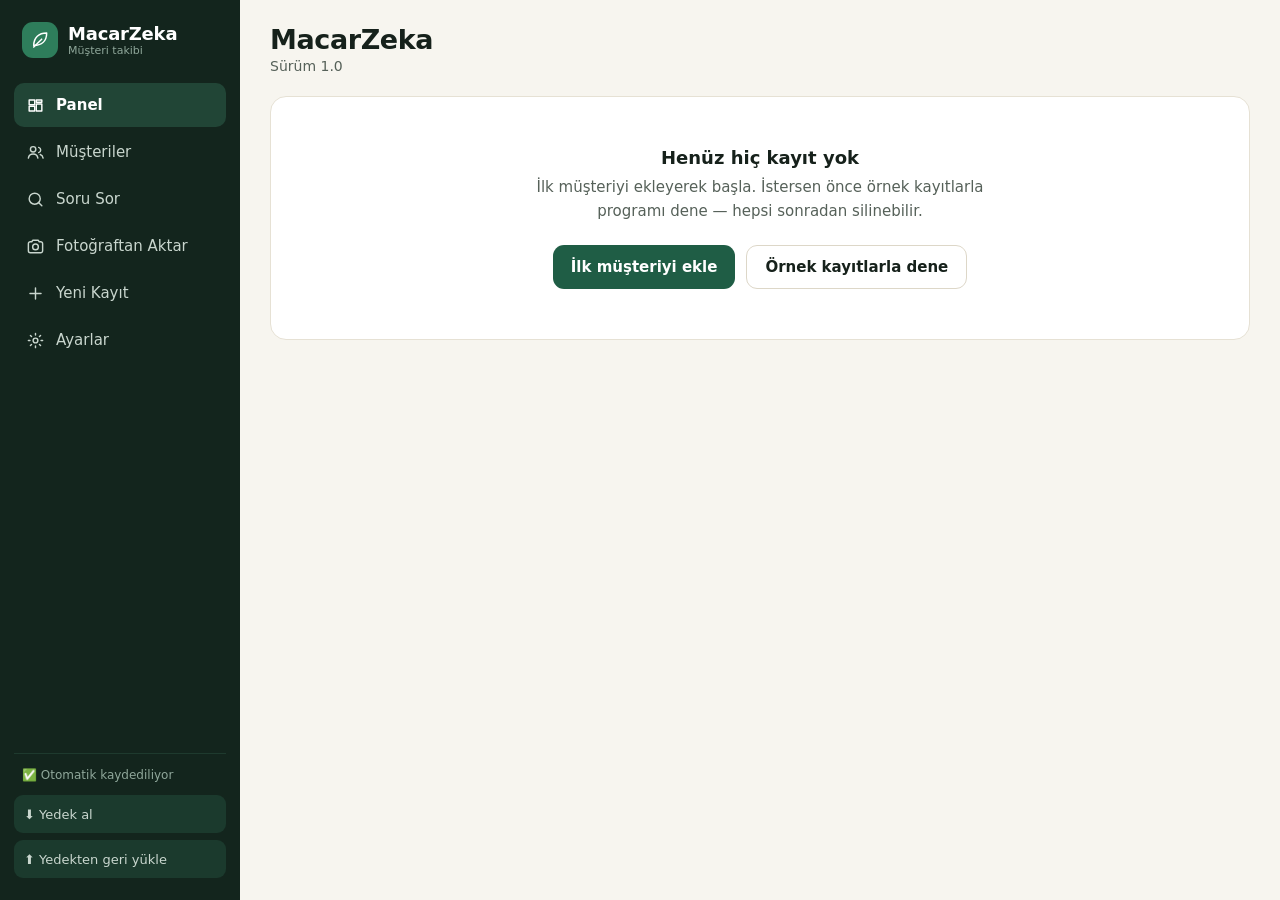
==== index.html @ 3bffd9b7 "Fotoğraf okuma: hızlandırma ve yarıda kesilme düzeltmesi - Gemini 3'ün varsayılan 'yüksek düşünme'si" ====
<!doctype html>
<html lang="tr">
<head>
<meta charset="utf-8">
<meta name="viewport" content="width=device-width, initial-scale=1, viewport-fit=cover">
<meta http-equiv="Content-Security-Policy" content="default-src 'self'; style-src 'self' 'unsafe-inline'; script-src 'self' 'unsafe-inline'; img-src 'self' data:; connect-src 'self' https://generativelanguage.googleapis.com">
<title>MacarZeka — Müşteri Takibi</title>

<!-- Telefonda "Ana Ekrana Ekle" dendiğinde uygulama gibi açılsın -->
<meta name="theme-color" content="#13251D">
<meta name="apple-mobile-web-app-capable" content="yes">
<meta name="mobile-web-app-capable" content="yes">
<meta name="apple-mobile-web-app-status-bar-style" content="black-translucent">
<meta name="apple-mobile-web-app-title" content="MacarZeka">
<meta name="format-detection" content="telephone=no">
<link rel="apple-touch-icon" href="icon-180.png">
<link rel="icon" href="icon-192.png" sizes="192x192">
<link rel="manifest" href="manifest.json">
<style>
  :root{
    --bg:#F7F5EF; --card:#FFFFFF; --ink:#16211B; --muted:#566159;
    --line:#E6E1D4; --line2:#EDE8DB; --green:#1F5D45; --green-soft:#E7EFE8;
    --green-line:#CFE0D6; --dark:#13251D; --dark2:#214536; --dark-ink:#C9D6CE;
    --dark-mut:#8FA79A; --red:#8A3F12; --red-soft:#F7E6DA; --red-bg:#FDF6F1;
    --red-line:#EBD6C6; --warn:#4A4320; --warn-soft:#F0EBD5; --field:#DDD7C8;
  }
  *{box-sizing:border-box}
  html,body{margin:0;padding:0;height:100%}
  body{background:var(--bg);color:var(--ink);font-family:"Segoe UI",system-ui,-apple-system,sans-serif;font-size:15px;overflow:hidden}
  button{font-family:inherit;cursor:pointer}
  input,select,textarea{font-family:inherit;font-size:15px;color:var(--ink);background:#fff;border:1px solid var(--field);border-radius:11px;padding:11px 13px;width:100%;min-height:44px}
  textarea{min-height:84px;resize:vertical}
  input:focus,select:focus,textarea:focus{outline:2px solid var(--green);outline-offset:1px}
  label{display:block;font-size:13px;font-weight:600;color:var(--muted);margin-bottom:6px}
  .app{display:flex;height:100vh}
  .side{flex:0 0 240px;background:var(--dark);color:var(--dark-ink);padding:22px 14px;display:flex;flex-direction:column;gap:3px;overflow-y:auto}
  .brand{display:flex;align-items:center;gap:10px;padding:0 8px 22px}
  .brand .mark{width:36px;height:36px;border-radius:11px;background:#2E7D5B;display:flex;align-items:center;justify-content:center;flex:none}
  .brand b{display:block;color:#fff;font-size:18px;letter-spacing:-.2px}
  .brand span{display:block;font-size:11px;color:var(--dark-mut)}
  .nav{display:flex;align-items:center;gap:11px;padding:11px 12px;border-radius:10px;background:none;border:none;color:var(--dark-ink);font-size:15px;min-height:44px;width:100%;text-align:left}
  .nav:hover{background:#1b3a2d;color:#fff}
  .nav.on{background:var(--dark2);color:#fff;font-weight:600}
  .side-foot{margin-top:auto;border-top:1px solid #1E3A2E;padding-top:12px;display:flex;flex-direction:column;gap:7px}
  .kayit-durum{font-size:12px;color:var(--dark-mut);padding:0 8px 4px;line-height:1.5;word-break:break-word}
  .mini{background:#1b3a2d;border:none;color:var(--dark-ink);border-radius:9px;padding:9px 10px;font-size:13px;min-height:38px;text-align:left}
  .mini:hover{background:var(--dark2);color:#fff}
  .main{flex:1 1 auto;min-width:0;padding:24px 30px 40px;overflow-y:auto}
  h1{font-size:27px;letter-spacing:-.4px;margin:0}
  .sub{font-size:14px;color:var(--muted);margin-top:3px}
  .head{display:flex;flex-wrap:wrap;gap:14px;align-items:center;justify-content:space-between;margin-bottom:22px}
  .btn{display:inline-flex;align-items:center;justify-content:center;gap:8px;background:var(--green);color:#fff;border:none;border-radius:11px;padding:0 18px;min-height:44px;font-size:15px;font-weight:600}
  .btn:hover{background:#174a37}
  .btn2{background:#fff;color:var(--ink);border:1px solid var(--field)}
  .btn2:hover{background:#f1eee4}
  .btn3{background:none;border:none;color:var(--green);font-weight:600;font-size:14px;padding:6px 2px;min-height:auto}
  .btn-dan{background:var(--red-bg);border:1px solid var(--red-line);color:var(--red)}
  .cards{display:grid;grid-template-columns:repeat(4,minmax(0,1fr));gap:15px;margin-bottom:24px}
  .card{background:var(--card);border:1px solid var(--line);border-radius:14px;padding:17px}
  .card .k{font-size:13px;color:var(--muted)}
  .card .v{font-size:27px;margin-top:5px;font-weight:600;letter-spacing:-.5px}
  .box{background:var(--card);border:1px solid var(--line);border-radius:16px;overflow:hidden}
  .box-h{display:flex;align-items:center;justify-content:space-between;gap:10px;padding:15px 18px;border-bottom:1px solid var(--line2);font-size:16px;font-weight:700}
  .box-p{padding:18px}
  table{width:100%;border-collapse:collapse;font-size:14px}
  th{text-align:left;color:var(--muted);background:#FAF8F2;padding:11px 16px;font-weight:600;white-space:nowrap}
  td{padding:13px 16px;border-top:1px solid var(--line2);vertical-align:middle}
  tbody tr:hover{background:#FAF8F2}
  .rowlink{font-weight:600;color:var(--green);background:none;border:none;padding:0;font-size:14px;text-align:left}
  .rowlink:hover{text-decoration:underline}
  .r{text-align:right}
  .tag{display:inline-block;font-size:12px;font-weight:700;border-radius:999px;padding:5px 10px;white-space:nowrap}
  .t-ok{color:var(--green);background:var(--green-soft)}
  .t-borc{color:var(--red);background:var(--red-soft)}
  .t-vade{color:var(--warn);background:var(--warn-soft)}
  .grid2{display:grid;grid-template-columns:repeat(2,minmax(0,1fr));gap:14px}
  .grid3{display:grid;grid-template-columns:repeat(3,minmax(0,1fr));gap:14px}
  .cols{display:flex;flex-wrap:wrap;gap:20px;align-items:flex-start}
  .col-main{flex:999 1 560px;min-width:0;display:flex;flex-direction:column;gap:18px}
  .col-side{flex:1 1 300px;min-width:0;display:flex;flex-direction:column;gap:18px}
  .pill{min-height:44px;padding:0 16px;border-radius:11px;border:1px solid var(--field);background:#fff;font-size:14px;font-weight:600}
  .pill.on{background:var(--green-soft);border:1.5px solid var(--green)}
  .rad{display:inline-flex;align-items:center;gap:8px;min-height:44px;margin:0;padding:0 15px;background:#fff;border:1px solid var(--field);border-radius:11px;font-size:14px;font-weight:600;color:var(--ink)}
  .rad.on{background:var(--green-soft);border:1.5px solid var(--green)}
  .rad input{width:17px;height:17px;min-height:0;padding:0;accent-color:var(--green)}
  .ozet{background:var(--green-soft);border:1px solid var(--green-line);border-radius:14px;padding:16px 18px;font-size:16px;line-height:1.6}
  .uyari{background:var(--red-bg);border:1px solid var(--red-line);border-radius:12px;padding:13px 15px;font-size:14px;line-height:1.55;color:var(--ink)}
  .ava{width:40px;height:40px;border-radius:12px;background:var(--green-soft);color:var(--green);font-weight:700;font-size:14px;display:flex;align-items:center;justify-content:center;flex:none}
  .sect{font-size:12px;font-weight:700;letter-spacing:1.1px;color:var(--green);margin-bottom:13px}
  .lbl{font-size:12px;font-weight:700;letter-spacing:1.1px;color:var(--muted);margin:0 0 11px}
  .liste-sat{display:flex;align-items:center;gap:11px;border:1px solid var(--line);border-radius:12px;padding:12px;background:#fff}
  .bos{text-align:center;padding:50px 20px;color:var(--muted)}
  .bos h3{color:var(--ink);font-size:18px;margin:0 0 7px}
  .notkart{background:#FAF8F2;border-radius:12px;padding:13px;font-size:14px;line-height:1.55}
  .notkart .d{font-size:12px;color:var(--muted);margin-top:6px}
  .chip{min-height:40px;padding:0 13px;border-radius:999px;border:1px solid var(--field);background:#fff;font-size:13.5px}
  .chip:hover{background:#f1eee4}
  .kaynak{display:inline-flex;align-items:center;gap:7px;background:#F2EFE5;border:none;border-radius:10px;padding:9px 12px;font-size:13px;color:var(--ink)}
  .toast{position:fixed;left:50%;bottom:26px;transform:translateX(-50%);background:var(--dark);color:#fff;padding:13px 20px;border-radius:12px;font-size:15px;box-shadow:0 8px 24px rgba(0,0,0,.2);z-index:90;max-width:90vw}
  .sr{position:absolute;width:1px;height:1px;overflow:hidden;clip:rect(0 0 0 0);white-space:nowrap}
  .yaz{display:flex;gap:10px;margin-bottom:12px}
  .yaz input{min-height:52px;font-size:16px;border:1.5px solid var(--green);border-radius:13px}
  .yaz button{min-height:52px;padding:0 24px;border-radius:13px;border:none;background:var(--green);color:#fff;font-size:16px;font-weight:600;flex:none}
  /* ---- ses ---- */
  .mikbtn{display:inline-flex;align-items:center;justify-content:center;gap:9px;min-height:52px;padding:0 20px;border-radius:13px;border:1.5px solid var(--green);background:#fff;color:var(--green);font-size:15px;font-weight:600;flex:none}
  .mikbtn:hover{background:var(--green-soft)}
  .mikbtn.kayitta{background:var(--red);border-color:var(--red);color:#fff;animation:nabiz 1.6s ease-in-out infinite}
  .mikbtn:disabled{opacity:.45;cursor:not-allowed}
  @keyframes nabiz{0%,100%{box-shadow:0 0 0 0 rgba(138,63,18,.45)}50%{box-shadow:0 0 0 9px rgba(138,63,18,0)}}
  .seviye{display:flex;align-items:center;gap:3px;height:34px}
  .seviye i{display:block;width:5px;border-radius:3px;background:var(--line);height:6px;transition:height .07s linear,background .07s linear}
  .seviye i.on{background:var(--green)}
  .seviye i.yuksek{background:var(--red)}
  .seskutu{background:#fff;border:1px solid var(--line);border-radius:16px;padding:18px}
  .sesbar{display:flex;align-items:center;gap:14px;flex-wrap:wrap}
  .sure{font-variant-numeric:tabular-nums;font-size:19px;font-weight:600;min-width:62px}
  .dalga{flex:1 1 180px;min-width:120px;height:34px;display:flex;align-items:center;gap:2px;overflow:hidden}
  .dalga i{display:block;flex:1 1 auto;min-width:2px;max-width:5px;border-radius:2px;background:var(--green-line);height:4px}
  .supheli{border-color:var(--red)!important;background:var(--red-bg)!important}
  .rozet-supheli{display:inline-block;font-size:11px;font-weight:700;color:var(--red);background:var(--red-soft);border-radius:999px;padding:3px 8px;margin-left:7px}
  .duyulan{background:#FAF8F2;border:1px solid var(--line2);border-radius:12px;padding:14px;font-size:15px;line-height:1.6}
  @media (max-width:1150px){ .cards{grid-template-columns:repeat(2,minmax(0,1fr))} }
  @media (max-width:900px){ .grid2,.grid3{grid-template-columns:1fr} }

  /* ---- telefon: yan menü alta iner, uygulama gibi dursun ---- */
  @media (max-width:760px){
    .app{flex-direction:column;height:auto;min-height:100vh;min-height:100dvh}
    .side{
      position:fixed;left:0;right:0;bottom:0;z-index:70;
      flex:none;flex-direction:row;gap:0;overflow:visible;
      padding:6px 4px calc(6px + env(safe-area-inset-bottom));
      border-top:1px solid #1E3A2E;
    }
    .side .brand,.side .side-foot{display:none}
    .nav{
      flex:1 1 0;min-width:0;flex-direction:column;gap:3px;
      padding:7px 2px;min-height:54px;font-size:11px;font-weight:600;
      text-align:center;align-items:center;justify-content:center;border-radius:12px;
    }
    .nav svg{width:21px;height:21px;flex:none}
    .nav.on{background:var(--dark2)}
    .main{
      flex:1 1 auto;overflow:visible;
      padding:calc(16px + env(safe-area-inset-top)) 16px calc(88px + env(safe-area-inset-bottom));
    }
    body{overflow:auto}
    h1{font-size:23px}
    .cards{grid-template-columns:repeat(2,minmax(0,1fr));gap:11px}
    .card{padding:14px}
    .card .v{font-size:22px}
    .box-p{padding:15px}
    .head{gap:11px;margin-bottom:16px}
    .cols{gap:15px}
    .col-main,.col-side{flex:1 1 100%}
    th,td{padding:11px 12px}
    .yaz{flex-wrap:wrap}
    .yaz input{flex:1 1 100%}
    .toast{bottom:calc(84px + env(safe-area-inset-bottom))}
    /* iOS: yazı alanına dokununca sayfayı yakınlaştırmasın */
    input,select,textarea{font-size:16px}
  }
  @media (max-width:420px){
    .cards{grid-template-columns:1fr}
    .nav{font-size:10px}
  }
  @media print{ .side{display:none} body{overflow:visible} .main{overflow:visible} }
</style>
</head>
<body>
<script>
/* Sunucu köprüsü: program kendi mini sunucusuyla çalıştığında kayıt
   işlemleri buradan gider. Dosyadan açıldığında devre dışı kalır. */
(function(){
  if (window.macar) return;
  // Köprü yalnızca programın kendi mini sunucusunda çalışır (127.0.0.1).
  // GitHub Pages gibi bir adreste açıldığında devreye girmemeli; orada
  // arka uç yoktur ve kayıtlar tarayıcı hafızasında tutulur.
  var y = location.hostname;
  var yerel = (y === "127.0.0.1" || y === "localhost" || y === "[::1]" || y === "::1");
  if (!yerel) return;
  if (location.protocol !== "http:" && location.protocol !== "https:") return;
  function j(u, o){
    return fetch(u, o).then(function(r){
      if(!r.ok) throw new Error("sunucu " + r.status);
      return r.json();
    });
  }
  function indir(veri){
    var d=new Date();
    var ad="macarzeka-yedek-"+d.getFullYear()+"-"+String(d.getMonth()+1).padStart(2,"0")+"-"+String(d.getDate()).padStart(2,"0")+".json";
    var b=new Blob([JSON.stringify(veri,null,2)],{type:"application/json"});
    var a=document.createElement("a");
    a.href=URL.createObjectURL(b); a.download=ad;
    document.body.appendChild(a); a.click();
    setTimeout(function(){ URL.revokeObjectURL(a.href); a.remove(); },1000);
    return Promise.resolve({ok:true, yol:"İndirilenler klasörü · "+ad});
  }
  function sec(){
    return new Promise(function(coz){
      var g=document.createElement("input");
      g.type="file"; g.accept=".json,application/json";
      g.style.position="fixed"; g.style.left="-9999px";
      document.body.appendChild(g);
      g.onchange=function(){
        var f=g.files[0];
        if(!f){ g.remove(); coz({ok:false,iptal:true}); return; }
        var o=new FileReader();
        o.onload=function(){
          g.remove();
          try{
            var v=JSON.parse(o.result);
            if(!v||!Array.isArray(v.musteriler)) throw new Error("Bu dosya bir MacarZeka yedeği değil.");
            coz({ok:true, veri:v, yol:f.name});
          }catch(e){ coz({ok:false, hata:e.message}); }
        };
        o.onerror=function(){ g.remove(); coz({ok:false,hata:"Dosya okunamadı"}); };
        o.readAsText(f);
      };
      g.click();
    });
  }
  window.macar = {
    oku: function(){ return j("/api/oku"); },
    yaz: function(v){ return j("/api/yaz",{method:"POST",headers:{"Content-Type":"application/json"},body:JSON.stringify(v)}); },
    yedekAl: indir,
    yedekYukle: sec,
    klasorAc: function(){ return j("/api/klasor"); },
    bilgi: function(){ return j("/api/bilgi"); },
    guncellemeBak: function(zorla){ return j("/api/guncelleme/bak"+(zorla?"?zorla=1":"")); },
    guncellemeKur: function(){ return j("/api/guncelleme/kur",{method:"POST"}); },
    goruntu: function(d){ return j("/api/goruntu",{method:"POST",headers:{"Content-Type":"application/json"},body:JSON.stringify(d)}); },
    dinle: function(d){ return j("/api/dinle",{method:"POST",headers:{"Content-Type":"application/json"},body:JSON.stringify(d)}); },
    ayarlar: function(){ return j("/api/ayarlar"); },
    ayarKaydet: function(d){ return j("/api/ayarlar",{method:"POST",headers:{"Content-Type":"application/json"},body:JSON.stringify(d)}); },
    sor: function(d){ return j("/api/sor",{method:"POST",headers:{"Content-Type":"application/json"},body:JSON.stringify(d)}); }
  };
  /* pencere kapanınca program da kapansın diye yaşam sinyali */
  function nabiz(){ fetch("/api/nabiz",{method:"POST"}).catch(function(){}); }
  nabiz();
  setInterval(nabiz, 3000);
})();

/* ============================================================
   ZEKA KÖPRÜSÜ — Gemini ayarları, soru-cevap ve ses.
   Programda: arka uca gider (window.macar).
   Tarayıcıda (GitHub Pages): anahtar bu tarayıcıda saklanır,
   istek doğrudan Google'a gider. Komutlar Go koduyla birebir aynıdır.
   ============================================================ */
(function(){
  if (window.macar && window.macar.sor) {
    window.zeka = {
      yer: "program",
      ayarlar:    function(){  return window.macar.ayarlar(); },
      ayarKaydet: function(d){ return window.macar.ayarKaydet(d); },
      sor:        function(d){ return window.macar.sor(d); },
      dinle:      function(d){ return window.macar.dinle(d); },
      gor:        function(d){ return window.macar.goruntu(d); }
    };
    return;
  }
  var ANAHTAR = "macarzeka_ayar_v1";
  var UC = "https://generativelanguage.googleapis.com/v1beta";
  var V_MODEL = "gemini-3.5-flash-lite", V_SES = "gemini-3.8-flash";
  var Y_GORUNTU = "Sen bir tarım marketinin elle doldurulmuş veresiye/müşteri hesap kartının fotoğrafını okuyan araçsın.\nKartta üstte müşteri bilgileri (Adı Soyadı, T.C. No, Adres, Tel), altta bir tablo vardır:\nTarih | ÜRÜN | Adet | Tutar | Tahsilat | Bakiye. Kartın altında bir sayfa numarası (No ...) olabilir.\n\nGörevin bu kartı olduğu gibi okumak. ÇOK ÖNEMLİ KURALLAR:\n- Sadece kartta YAZAN şeyleri yaz. Okuyamadığın bir şeyi tahmin etme, uydurma.\n- Emin olmadığın her değeri \"supheli\" listesine ekle. Biçim: \"ad\", \"tc\", \"tel\", \"koy\" ya da\n  satırlar için \"satir3.tutar\" gibi (satır numarası 1'den başlar). Elle yazı okunurken hata\n  çok olur; dürüst ol, emin değilsen mutlaka supheli'ye koy.\n- Para: 33000, 82500 gibi sadece sayı yaz. Nokta/virgül/₺ koyma.\n- Tarih: kartta çoğu zaman yıl yazmaz (12.12, 07.11 gibi). Satırlar yukarıdan aşağıya\n  zaman sırasıyla yazılmıştır ve en alttaki satır bugünden sonra olamaz. Buna göre her\n  tarihe yıl ver ve YYYY-AA-GG biçiminde yaz. Örnek: bugün 2026-11-17 ise ve sıra\n  12.12, 29.07, 06.11 ise yıllar 2025, 2026, 2026 olur.\n- Her satır ya bir SATIŞ ya da bir TAHSİLAT'tır:\n  * Ürün/Adet/Tutar doluysa tur = \"satis\".\n  * Tahsilat sütunu doluysa ya da ürün yerine \"tahsilat\", \"ödeme\", \"havale\", \"nakit\" gibi\n    bir şey yazıyorsa tur = \"tahsilat\"; tutar alanına tahsil edilen miktarı yaz.\n- Adet sütununda sayının önünde \"ℓ\" ya da \"l\" işareti varsa bu litredir: miktar = \"15 lt\".\n  İşaret yoksa sadece sayıyı yaz.\n- Tahsilatlarda ödeme yöntemi yazıyorsa yontem şunlardan biri olsun:\n  Nakit, Havale / EFT, Kredi kartı, Çek, Senet. Yazmıyorsa boş bırak.\n- Bakiye sütununda bir rakam yazıyorsa o satırın bakiye alanına yaz (üstü çizilmiş\n  olsa bile). Tablodaki en son yazılı bakiyeyi sonBakiye'ye yaz.\n- Kartın üstünde \"vadeli\" gibi genel bir not varsa musteri.not alanına yaz.\n- Adres genelde köy ya da mahalle adıdır, koy alanına yaz.\n- Boş satırları atla.\n\nCevabını SADECE şu JSON biçiminde ver, başka hiçbir şey yazma, markdown kod bloğu kullanma:\n{\n  \"musteri\": { \"ad\": \"\", \"tc\": \"\", \"tel\": \"\", \"koy\": \"\", \"not\": \"\" },\n  \"sayfaNo\": \"\",\n  \"satirlar\": [\n    { \"tarih\": \"\", \"tur\": \"satis\", \"urun\": \"\", \"miktar\": \"\", \"tutar\": 0, \"yontem\": \"\", \"bakiye\": null }\n  ],\n  \"sonBakiye\": null,\n  \"supheli\": []\n}";
  var Y_SOR = "Sen bir ziraat mühendisinin müşteri defterini okuyan yardımcısısın.\nSana aşağıda o defterin tamamı verilecek; kullanıcının sorusunu YALNIZCA bu defterdeki bilgilere dayanarak cevapla.\n\nKurallar:\n- Türkçe, kısa ve net konuş. Gereksiz giriş cümlesi kurma, doğrudan cevabı ver.\n- Para tutarlarını \"12.500 ₺\" biçiminde yaz.\n- Tarihleri \"08.10.2026\" biçiminde yaz.\n- Defterde olmayan bir şey sorulursa \"Bu bilgi kayıtlarda yok\" de. Asla tahmin etme, uydurma.\n- Birden fazla kişi listelenecekse madde madde yaz.\n- Hesabı başkasının üstüne yazılı müşterilerde bunu mutlaka belirt.\n- Hesap yaparken dikkatli ol: kalan borç = toplam alış - toplam ödeme.\n- Kullanıcı defterde olmayan genel bir şey sorarsa (hava durumu, gübre tavsiyesi gibi)\n  kısaca bunun bu defterle ilgili olmadığını söyle.", Y_METIN = "Sen Türkçe konuşmayı yazıya çeviren bir araçsın.\nDuyduğun konuşmayı olduğu gibi, Türkçe yazım kurallarına uygun yaz.\nSadece yazıya çevrilmiş metni ver; açıklama, başlık, tırnak ekleme.\nKonuşmada anlamadığın bir yer varsa oraya [anlaşılmadı] yaz.\nSes boşsa veya hiç konuşma yoksa yalnızca [ses yok] yaz.", Y_FORM = "Sen bir ziraat mühendisinin sesli notunu müşteri kayıt formuna çeviren araçsın.\nÖnce konuşmayı Türkçe olarak yazıya çevir, sonra içinden form alanlarını çıkar.\n\nÇOK ÖNEMLİ KURALLAR:\n- Yalnızca konuşmada GEÇEN bilgileri doldur. Geçmeyen alanı boş bırak. ASLA tahmin etme, uydurma.\n- Para: \"sekiz bin lira\" -> 8000, \"on iki bin beş yüz\" -> 12500. Sadece sayı yaz, \"₺\" yazma.\n- Tarih: YYYY-AA-GG biçiminde. \"bugün\" -> bugünün tarihi, \"dün\" -> bir önceki gün,\n  \"geçen hafta\" gibi belirsizse boş bırak.\n- Ödeme yöntemi yalnızca şunlardan biri olabilir: Nakit, Havale / EFT, Kredi kartı, Çek, Senet.\n  Konuşmada geçmiyorsa boş bırak.\n- İlişki yalnızca şunlardan biri olabilir: Babası, Oğlu, Kardeşi, Eşi, Ortağı, Kiracısı, Akrabası.\n- \"falancanın hesabına yazılsın\", \"hesap babasının üstüne\" gibi bir ifade geçerse,\n  sana verilen MEVCUT MÜŞTERİLER listesinden o kişiyi bul ve hesapSahibiId alanına\n  o kişinin id'sini yaz. Listede yoksa hesapSahibiId'yi boş bırak, adını hesapSahibiAd'a yaz.\n- Konuşmada geçen ama forma girmeyen her şeyi (tarla durumu, hastalık, söz verilen şeyler)\n  \"not\" alanına yaz.\n- Net duyamadığın, emin olmadığın her alanın adını \"supheli\" listesine ekle. Dürüst ol:\n  emin değilsen mutlaka supheli'ye koy. Bu liste kullanıcının kontrol edeceği alanları gösterir.\n\nCevabını SADECE şu JSON biçiminde ver, başka hiçbir şey yazma, markdown kod bloğu kullanma:\n{\n  \"metin\": \"konuşmanın aynen yazıya çevrilmiş hali\",\n  \"ad\": \"\", \"tel\": \"\", \"koy\": \"\", \"arazi\": \"\",\n  \"urun\": \"\", \"miktar\": \"\", \"tarih\": \"\", \"tutar\": 0,\n  \"odenen\": 0, \"yontem\": \"\", \"odemeTarihi\": \"\", \"vade\": \"\", \"vadeNot\": \"\",\n  \"hesapSahibiId\": \"\", \"hesapSahibiAd\": \"\", \"iliski\": \"\",\n  \"not\": \"\",\n  \"supheli\": []\n}";
  var EN_BUYUK_SES = 13*1024*1024;

  function oku(){
    var a={ gemini_anahtar:"", gemini_model:V_MODEL, gemini_ses_model:V_SES, gemini_acik:false, mikrofon_id:"", mikrofon_ad:"" };
    try{ var h=JSON.parse(localStorage.getItem(ANAHTAR)||"null"); if(h&&typeof h==="object") for(var k in a) if(h[k]!==undefined) a[k]=h[k]; }catch(e){}
    if(!a.gemini_model) a.gemini_model=V_MODEL;
    if(!a.gemini_ses_model) a.gemini_ses_model=V_SES;
    return a;
  }
  function yaz(a){ try{ localStorage.setItem(ANAHTAR, JSON.stringify(a)); return true; }catch(e){ return false; } }
  function maske(k){ k=String(k||"").trim(); if(!k) return ""; return k.length<=4?"••••":"••••••••"+k.slice(-4); }
  function cevap(a){ return { ok:true, model:a.gemini_model, sesModel:a.gemini_ses_model, acik:!!a.gemini_acik,
    anahtarVar:!!a.gemini_anahtar, anahtarMaske:maske(a.gemini_anahtar), mikrofonId:a.mikrofon_id||"", mikrofonAd:a.mikrofon_ad||"" }; }
  function kisalt(s){ s=String(s||"").trim(); return s.length>220?s.slice(0,220)+"…":s; }

  function istek(model, govde, sure){
    var a=oku(), ak=String(a.gemini_anahtar||"").trim();
    if(!ak) return Promise.resolve({ hata:"Gemini anahtarı girilmemiş. Ayarlar ekranından anahtarı yapıştır." });
    var dur = window.AbortController ? new AbortController() : null;
    var zaman = dur ? setTimeout(function(){ dur.abort(); }, sure) : null;
    return fetch(UC+"/models/"+encodeURIComponent(model)+":generateContent?key="+encodeURIComponent(ak), {
      method:"POST", headers:{"Content-Type":"application/json"}, body:JSON.stringify(govde),
      signal: dur?dur.signal:undefined
    }).then(function(r){
      return r.text().then(function(t){
        var j={}; try{ j=JSON.parse(t); }catch(e){}
        return { kod:r.status, j:j };
      });
    }).catch(function(e){
      return { hata: (e && e.name==="AbortError") ? "Google zamanında cevap vermedi. Tekrar dene."
                                                  : "Google'a bağlanılamadı. İnternet bağlantısını kontrol et." };
    }).then(function(x){ if(zaman) clearTimeout(zaman); return x; });
  }
  function metniAl(j){
    var b=""; ((j&&j.candidates)||[]).forEach(function(c){ (((c||{}).content||{}).parts||[]).forEach(function(p){ if(p&&p.text) b+=p.text; }); });
    return b.trim();
  }
  function soruHata(kod, m, model){
    var al=String(m||"").toLowerCase();
    if(kod===400 && al.indexOf("api key")>=0) return "Anahtar geçersiz görünüyor. Ayarlar'dan tekrar kontrol et.";
    if(kod===400) return "İstek reddedildi (400). Model adı yanlış olabilir: "+model+". Google'ın mesajı: "+kisalt(m);
    if(kod===401||kod===403) return "Anahtar kabul edilmedi (yetki hatası). Google AI Studio'dan yeni bir anahtar al ve Ayarlar'a yapıştır.";
    if(kod===404) return "Model bulunamadı: "+model+". Ayarlar'dan başka bir model seç.";
    if(kod===429) return "Google kotası doldu (429). Biraz bekleyip tekrar dene; ücretsiz kullanımda dakikalık sınır vardır.";
    if(kod>=500) return "Google tarafında geçici sorun ("+kod+"). Birazdan tekrar dene.";
    return "Beklenmeyen cevap ("+kod+"): "+kisalt(m);
  }
  function sesHata(kod, m, model){
    var al=String(m||"").toLowerCase();
    if(kod===400 && (al.indexOf("audio")>=0||al.indexOf("modalit")>=0||al.indexOf("mime")>=0||al.indexOf("not supported")>=0))
      return "Seçili ses modeli ("+model+") ses kaydını kabul etmedi. Ayarlar'dan başka bir ses modeli seç. Google'ın mesajı: "+kisalt(m);
    if(kod===413) return "Kayıt çok uzun geldi. Daha kısa konuşup dene.";
    return soruHata(kod, m, model).replace("Model bulunamadı","Ses modeli bulunamadı");
  }
  function temizMetin(s){
    s=String(s||"").trim();
    if(s.indexOf("```")===0){ var i=s.indexOf("\n"); if(i>=0) s=s.slice(i+1); s=s.replace(/```\s*$/,"").trim(); }
    if(s.length>=2 && s[0]==='"' && s[s.length-1]==='"'){ try{ var c=JSON.parse(s); if(typeof c==="string") s=c; }catch(e){} }
    return s.trim();
  }
  function jsonAyikla(s){
    s=temizMetin(s); var b=s.indexOf("{"), e=s.lastIndexOf("}");
    if(b<0||e<=b) return null;
    try{ var o=JSON.parse(s.slice(b,e+1)); return (o&&typeof o==="object")?o:null; }catch(x){ return null; }
  }
  function sesYok(t){ return !t || String(t).toLowerCase().indexOf("[ses yok]")>=0; }

  window.zeka = {
    yer: "tarayici",
    gor: function(g){
      var a=oku(); g=g||{};
      var b64=String(g.resim||""), ham=Math.floor(b64.length*3/4);
      if(ham>EN_BUYUK_SES) return Promise.resolve({ ok:false, hata:"Fotoğraf çok büyük ("+Math.round(ham/1048576)+" MB). Daha küçük bir fotoğraf dene." });
      if(ham<2000) return Promise.resolve({ ok:false, hata:"Fotoğraf boş ya da bozuk geldi." });
      var model=a.gemini_ses_model||V_SES;
      var tip=String(g.tip||"image/jpeg").split(";")[0].trim(); if(tip.indexOf("image/")!==0) tip="image/jpeg";
      function govde(jsonIste){
        // Gemini 3 varsayılan olarak "çok düşünür": hem yavaşlar hem cevap yarıda kesilir.
        // Düşünmeyi kıs, cevaba bol yer bırak. Model bu alanları tanımazsa yedek istek sade gider.
        var u={ maxOutputTokens:16384 };
        if(jsonIste){ u.response_mime_type="application/json"; u.thinkingConfig={ thinkingLevel:"low" }; }
        return { system_instruction:{ parts:[{ text:Y_GORUNTU }] },
                 contents:[{ parts:[{ text:"Bu müşteri hesap kartını oku. BUGÜNÜN TARİHİ: "+(g.bugun||"") }, { inline_data:{ mime_type:tip, data:b64 } }] }],
                 generationConfig:u };
      }
      function bitir(x){
        if(x.hata) return { ok:false, hata:x.hata };
        var j=x.j||{};
        if(x.kod!==200) return { ok:false, hata:sesHata(x.kod,(j.error||{}).message,model).replace("ses kaydını","fotoğrafı") };
        if(j.promptFeedback && j.promptFeedback.blockReason) return { ok:false, hata:"Google bu fotoğrafı işlemedi ("+j.promptFeedback.blockReason+")." };
        var o=jsonAyikla(metniAl(j));
        if(!o){
          var bitis=String((((j.candidates||[])[0])||{}).finishReason||"");
          if(bitis==="MAX_TOKENS") return { ok:false, hata:"Google cevabı yarıda kesti. Tekrar dene; olmazsa sayfayı ikiye bölüp ayrı ayrı yükle." };
          return { ok:false, hata:"Fotoğraf okunamadı. Daha net ve düz çekilmiş bir fotoğraf dene." };
        }
        return { ok:true, veri:o, model:model };
      }
      return istek(model, govde(true), 90000).then(function(x){
        var m=String(((x.j||{}).error||{}).message||"").toLowerCase();
        if(x.kod===400 && (m.indexOf("response_mime_type")>=0||m.indexOf("responsemimetype")>=0||m.indexOf("unknown name")>=0||m.indexOf("invalid json payload")>=0||m.indexOf("thinking")>=0))
          return istek(model, govde(false), 90000).then(bitir);
        return bitir(x);
      });
    },
    ayarlar: function(){ return Promise.resolve(cevap(oku())); },
    ayarKaydet: function(g){
      var a=oku(); g=g||{};
      if(g.anahtar!==undefined) a.gemini_anahtar=String(g.anahtar||"").trim();
      if(g.model && String(g.model).trim()) a.gemini_model=String(g.model).trim();
      if(g.sesModel && String(g.sesModel).trim()) a.gemini_ses_model=String(g.sesModel).trim();
      if(g.acik!==undefined) a.gemini_acik=!!g.acik;
      if(g.mikrofonId!==undefined) a.mikrofon_id=String(g.mikrofonId||"").trim();
      if(g.mikrofonAd!==undefined) a.mikrofon_ad=String(g.mikrofonAd||"").trim();
      if(!a.gemini_anahtar) a.gemini_acik=false;
      if(!yaz(a)) return Promise.resolve({ ok:false, hata:"Ayarlar tarayıcıya yazılamadı." });
      return Promise.resolve(cevap(a));
    },
    sor: function(g){
      var a=oku(); g=g||{};
      if(!g.deneme && !a.gemini_acik) return Promise.resolve({ ok:false, hata:"Gemini kapali" });
      var model=a.gemini_model||V_MODEL;
      return istek(model, {
        system_instruction:{ parts:[{ text:Y_SOR }] },
        contents:[{ parts:[{ text:"=== MÜŞTERİ DEFTERİ ===\n"+(g.baglam||"")+"\n\n=== SORU ===\n"+(g.soru||"") }] }],
        generationConfig:{ temperature:0.2, maxOutputTokens:1500 }
      }, 60000).then(function(x){
        if(x.hata) return { ok:false, hata:x.hata };
        var j=x.j||{};
        if(x.kod!==200) return { ok:false, hata:soruHata(x.kod, (j.error||{}).message, model) };
        if(j.promptFeedback && j.promptFeedback.blockReason) return { ok:false, hata:"Google bu soruyu yanıtlamadı ("+j.promptFeedback.blockReason+")." };
        var t=metniAl(j);
        if(!t){
          var fr=((j.candidates||[])[0]||{}).finishReason;
          return { ok:false, hata: fr ? "Boş cevap geldi ("+fr+"). Soruyu biraz farklı yazıp dene." : "Google boş cevap döndürdü. Birazdan tekrar dene." };
        }
        return { ok:true, cevap:t, model:model };
      });
    },
    dinle: function(g){
      var a=oku(); g=g||{};
      var b64=String(g.ses||""), ham=Math.floor(b64.length*3/4);
      if(ham>EN_BUYUK_SES) return Promise.resolve({ ok:false, hata:"Kayıt çok uzun ("+Math.round(ham/1048576)+" MB). En fazla 3 dakika konuş, sonra kaydet." });
      if(ham<1200) return Promise.resolve({ ok:false, hata:"Ses kaydı boş geldi. Mikrofon çalışmıyor olabilir; Ayarlar'dan mikrofonu dene." });
      var model=a.gemini_ses_model||V_SES, form=(g.amac==="form");
      var tip=String(g.tip||"audio/webm").split(";")[0].trim()||"audio/webm";
      var istem=(form?"Bu sesli notu yazıya çevir ve form alanlarını çıkar.":"Bu ses kaydını Türkçe yazıya çevir.")+(g.baglam?"\n\n"+g.baglam:"");
      function govde(jsonIste){
        var u={ temperature:0.1, maxOutputTokens:3000 };
        if(jsonIste) u.response_mime_type="application/json";
        return { system_instruction:{ parts:[{ text: form?Y_FORM:Y_METIN }] },
                 contents:[{ parts:[{ text:istem }, { inline_data:{ mime_type:tip, data:b64 } }] }],
                 generationConfig:u };
      }
      function bitir(x){
        if(x.hata) return { ok:false, hata:x.hata };
        var j=x.j||{};
        if(x.kod!==200) return { ok:false, hata:sesHata(x.kod, (j.error||{}).message, model) };
        if(j.promptFeedback && j.promptFeedback.blockReason) return { ok:false, hata:"Google bu kaydı işlemedi ("+j.promptFeedback.blockReason+")." };
        var t=metniAl(j);
        if(!t) return { ok:false, hata:"Google boş cevap döndürdü. Tekrar konuşmayı dene." };
        if(!form){
          var m=temizMetin(t);
          if(sesYok(m)) return { ok:false, hata:"Konuşma duyulmadı. Mikrofona daha yakın ve yüksek sesle konuş." };
          return { ok:true, metin:m, model:model };
        }
        var o=jsonAyikla(t);
        if(!o){
          var k=temizMetin(t);
          if(sesYok(k)) return { ok:false, hata:"Konuşma duyulmadı. Mikrofona daha yakın ve yüksek sesle konuş." };
          return { ok:true, metin:k, veri:null, model:model };
        }
        var mt=temizMetin(o.metin||"");
        if(sesYok(mt)) return { ok:false, hata:"Konuşma duyulmadı. Mikrofona daha yakın ve yüksek sesle konuş." };
        return { ok:true, metin:mt, veri:o, model:model };
      }
      return istek(model, govde(form), 180000).then(function(x){
        // Bazı modeller response_mime_type alanını tanımaz: o alan olmadan bir kez daha dene.
        var m=String(((x.j||{}).error||{}).message||"").toLowerCase();
        if(form && x.kod===400 && (m.indexOf("response_mime_type")>=0||m.indexOf("responsemimetype")>=0||m.indexOf("unknown name")>=0||m.indexOf("invalid json payload")>=0))
          return istek(model, govde(false), 180000).then(bitir);
        return bitir(x);
      });
    }
  };
})();
</script>
<div class="app">
  <nav class="side" aria-label="Ana menü">
    <div class="brand">
      <div class="mark"><svg width="20" height="20" viewBox="0 0 24 24" fill="none" stroke="#fff" stroke-width="1.8" stroke-linecap="round" stroke-linejoin="round" aria-hidden="true"><path d="M20 3.5C10.6 3.5 4.5 9 4.5 18.5 14 18.5 20 13 20 3.5Z"/><path d="M4.5 20.5 14 11"/></svg></div>
      <div><b>MacarZeka</b><span id="surumYazi">Müşteri takibi</span></div>
    </div>
    <button class="nav" data-git="panel"><svg width="19" height="19" viewBox="0 0 24 24" fill="none" stroke="currentColor" stroke-width="1.8" stroke-linecap="round" stroke-linejoin="round" aria-hidden="true"><path d="M4 5h7v6H4z"/><path d="M13 5h7v3h-7z"/><path d="M13 10h7v9h-7z"/><path d="M4 13h7v6H4z"/></svg> Panel</button>
    <button class="nav" data-git="musteriler"><svg width="19" height="19" viewBox="0 0 24 24" fill="none" stroke="currentColor" stroke-width="1.8" stroke-linecap="round" stroke-linejoin="round" aria-hidden="true"><circle cx="9" cy="8" r="3.4"/><path d="M3 19c.6-3.4 3-5 6-5s5.4 1.6 6 5"/><path d="M16 5.5a3.4 3.4 0 0 1 0 6.6"/><path d="M18 14.5c2 .7 3.2 2.2 3.6 4.5"/></svg> Müşteriler</button>
    <button class="nav" data-git="soru"><svg width="19" height="19" viewBox="0 0 24 24" fill="none" stroke="currentColor" stroke-width="1.8" stroke-linecap="round" stroke-linejoin="round" aria-hidden="true"><circle cx="11" cy="11" r="7"/><path d="m20 20-4.2-4.2"/></svg> Soru Sor</button>
    <button class="nav" data-git="foto"><svg width="19" height="19" viewBox="0 0 24 24" fill="none" stroke="currentColor" stroke-width="1.8" stroke-linecap="round" stroke-linejoin="round" aria-hidden="true"><path d="M3 8.5A2.5 2.5 0 0 1 5.5 6h1.8l1.4-2h6.6l1.4 2h1.8A2.5 2.5 0 0 1 21 8.5v9a2.5 2.5 0 0 1-2.5 2.5h-13A2.5 2.5 0 0 1 3 17.5z"/><circle cx="12" cy="12.5" r="3.6"/></svg> Fotoğraftan Aktar</button>
    <button class="nav" data-git="yeni"><svg width="19" height="19" viewBox="0 0 24 24" fill="none" stroke="currentColor" stroke-width="1.8" stroke-linecap="round" stroke-linejoin="round" aria-hidden="true"><path d="M12 5v14"/><path d="M5 12h14"/></svg> Yeni Kayıt</button>
    <button class="nav" data-git="ayarlar"><svg width="19" height="19" viewBox="0 0 24 24" fill="none" stroke="currentColor" stroke-width="1.8" stroke-linecap="round" stroke-linejoin="round" aria-hidden="true"><circle cx="12" cy="12" r="3"/><path d="M12 3v2m0 14v2M3 12h2m14 0h2M5.6 5.6 7 7m10 10 1.4 1.4m0-12.8L17 7M7 17l-1.4 1.4"/></svg> Ayarlar</button>
    <div class="side-foot">
      <div class="kayit-durum" id="durum">Açılıyor…</div>
      <button class="mini" id="klasorAc">📁 Veri klasörünü aç</button>
      <button class="mini" id="yedekAl">⬇ Yedek al</button>
      <button class="mini" id="yedekYukle">⬆ Yedekten geri yükle</button>
      <input type="file" id="dosyaSec" accept=".json,application/json" class="sr">
    </div>
  </nav>
  <main class="main" id="ekran"></main>
</div>

<script>
"use strict";
/* ============================================================
   MacarZeka — müşteri / satış / ödeme / bağlantı takibi
   Masaüstünde veriler.json'a otomatik kaydeder.
   ============================================================ */

var SURUM = "1.0";
var ANAHTAR = "macarzeka_veri_v1";
var MASAUSTU = !!(window.macar && window.macar.oku);

var veri = { surum:1, musteriler:[], satislar:[], odemeler:[] };
var gorunum = { ad:"panel", musteriId:null, filtre:"hepsi", arama:"", koy:"", mod:"yeni", soru:"", cevap:null, yerel:null,
  sesIsliyor:null, sesHata:"", sesForm:null, sesMetin:"",
  guncelleme:null, guncellemeHata:"", guncellemeBakHata:"", guncellemeKuruluyor:false, guncellemeDepo:"" };
var ayar = { acik:false, model:"", sesModel:"", anahtarVar:false, anahtarMaske:"", mikrofonId:"", mikrofonAd:"" };
var bilgi = { dosya:"", klasor:"" };
var sonKayit = null, kayitHata = null, yazmaBekle = null, kirli = false;

/* ---------- yardımcılar ---------- */
function id(){ return Date.now().toString(36)+Math.random().toString(36).slice(2,7); }
function esc(s){ return String(s==null?"":s).replace(/[&<>"']/g,function(c){ return {"&":"&amp;","<":"&lt;",">":"&gt;",'"':"&quot;","'":"&#39;"}[c]; }); }
function norm(s){
  s = String(s==null?"":s).toLocaleLowerCase("tr");
  var h={"ı":"i","İ":"i","ş":"s","ğ":"g","ü":"u","ö":"o","ç":"c","â":"a","î":"i","û":"u"};
  return s.replace(/[ıİşğüöçâîû]/g,function(c){return h[c]||c;}).replace(/\s+/g," ").trim();
}
function para(n){
  n = Number(n)||0;
  return n.toLocaleString("tr-TR",{minimumFractionDigits:0,maximumFractionDigits:2})+" ₺";
}
function bugun(){
  var d=new Date();
  return d.getFullYear()+"-"+String(d.getMonth()+1).padStart(2,"0")+"-"+String(d.getDate()).padStart(2,"0");
}
function trTarih(iso){
  if(!iso) return "—";
  var p=String(iso).slice(0,10).split("-");
  if(p.length!==3) return iso;
  return p[2]+"."+p[1]+"."+p[0];
}
function gunFark(iso){
  if(!iso) return null;
  var a=new Date(iso+"T00:00:00"), b=new Date(bugun()+"T00:00:00");
  if(isNaN(a)) return null;
  return Math.round((b-a)/86400000);
}
function saat(){
  var d=new Date();
  return String(d.getHours()).padStart(2,"0")+":"+String(d.getMinutes()).padStart(2,"0");
}
function bashar(ad){
  var p=String(ad||"").trim().split(/\s+/);
  return ((p[0]||"?")[0]+((p[1]||"")[0]||"")).toLocaleUpperCase("tr");
}
function el(h){ var d=document.createElement("div"); d.innerHTML=h.trim(); return d.firstChild; }
function toast(msg){
  var t=document.querySelector(".toast"); if(t) t.remove();
  var d=el('<div class="toast">'+esc(msg)+'</div>');
  document.body.appendChild(d);
  setTimeout(function(){ if(d.parentNode) d.remove(); },3200);
}

/* ---------- hesaplar ---------- */
function msAl(mid){ return veri.musteriler.filter(function(m){return m.id===mid;})[0]||null; }
function satislari(mid){ return veri.satislar.filter(function(s){return s.musteriId===mid;}).sort(function(a,b){return (b.tarih||"").localeCompare(a.tarih||"");}); }
function odemeleri(mid){ return veri.odemeler.filter(function(o){return o.musteriId===mid;}).sort(function(a,b){return (b.tarih||"").localeCompare(a.tarih||"");}); }
function toplamAlis(mid){ var t=0; veri.satislar.forEach(function(s){ if(s.musteriId===mid) t+=Number(s.tutar)||0; }); return t; }
function toplamOdeme(mid){ var t=0; veri.odemeler.forEach(function(o){ if(o.musteriId===mid) t+=Number(o.tutar)||0; }); return t; }
function borc(mid){ return Math.max(0, toplamAlis(mid)-toplamOdeme(mid)); }
function enYakinVade(mid){
  var v=null;
  satislari(mid).forEach(function(s){ if(s.vade && (!v || s.vade<v)) v=s.vade; });
  return v;
}
function durum(mid){
  var b=borc(mid);
  if(b<=0) return {tip:"ok",yazi:"Temiz"};
  var v=enYakinVade(mid), f=v?gunFark(v):null;
  if(f!==null && f>0) return {tip:"borc",yazi:f+" gün gecikti"};
  if(v) return {tip:"vade",yazi:trTarih(v)+" vadeli"};
  return {tip:"borc",yazi:"Borç var"};
}
function bagliOlanlar(mid){
  var liste=[], m=msAl(mid);
  if(m && m.hesapSahibiId){
    var h=msAl(m.hesapSahibiId);
    if(h) liste.push({m:h, aciklama:"Hesap bunun üstüne yazılı"+(m.iliski?" ("+m.iliski+")":"")});
  }
  veri.musteriler.forEach(function(x){
    if(x.hesapSahibiId===mid) liste.push({m:x, aciklama:"Hesabı bunun üstünde"+(x.iliski?" ("+x.iliski+")":"")});
  });
  return liste;
}
function borclular(){
  return veri.musteriler.filter(function(m){ return borc(m.id)>0; })
    .sort(function(a,b){
      var va=enYakinVade(a.id), vb=enYakinVade(b.id);
      var fa=va?gunFark(va):-9999, fb=vb?gunFark(vb):-9999;
      if(fb!==fa) return fb-fa;
      return borc(b.id)-borc(a.id);
    });
}
function ayBasi(){
  var d=new Date();
  return d.getFullYear()+"-"+String(d.getMonth()+1).padStart(2,"0")+"-01";
}

/* ---------- kayıt ---------- */
function durumYaz(){
  var d=document.getElementById("durum");
  if(!d) return;
  if(MASAUSTU){
    if(kayitHata) d.innerHTML='<b style="color:#F3B48A">⚠️ KAYDEDİLEMEDİ</b><br>'+esc(kayitHata)+'<br>Yedek al ve bana haber ver.';
    else if(sonKayit) d.innerHTML='✅ Kaydedildi <b style="color:#fff">'+esc(sonKayit)+'</b><br><span style="font-size:11px">'+esc(bilgi.dosya||"")+'</span>';
    else d.innerHTML='Veriler şuraya kaydediliyor:<br><span style="font-size:11px;color:#fff">'+esc(bilgi.dosya||"veriler.json")+'</span>';
  } else {
    d.innerHTML='✅ Otomatik kaydediliyor';
  }
}
function hafizayaYaz(){ try{ localStorage.setItem(ANAHTAR, JSON.stringify(veri)); }catch(e){} }
function hafizadanOku(){
  try{
    var s=localStorage.getItem(ANAHTAR);
    if(s){ var v=JSON.parse(s); if(v&&v.musteriler) veri=v; }
  }catch(e){}
}
function kaydet(){
  if(!MASAUSTU){ hafizayaYaz(); kirli=true; durumYaz(); return; }
  if(yazmaBekle) clearTimeout(yazmaBekle);
  yazmaBekle=setTimeout(function(){
    window.macar.yaz(veri).then(function(r){
      if(r && r.ok){ sonKayit=saat(); kayitHata=null; }
      else { kayitHata=(r&&r.hata)||"bilinmeyen hata"; toast("DİKKAT: Kayıt yazılamadı — "+kayitHata); }
      durumYaz();
    }).catch(function(e){
      kayitHata=e.message; durumYaz(); toast("DİKKAT: Kayıt yazılamadı — "+e.message);
    });
  },150);
}
function yedekAl(){
  if(MASAUSTU){
    window.macar.yedekAl(veri).then(function(r){
      if(r && r.ok) toast("Yedek kaydedildi: "+r.yol);
      else if(r && !r.iptal) toast("Yedek alınamadı: "+(r.hata||""));
    });
    return;
  }
  var ad="macarzeka-yedek-"+bugun()+".json";
  var b=new Blob([JSON.stringify(veri,null,2)],{type:"application/json"});
  var a=document.createElement("a");
  a.href=URL.createObjectURL(b); a.download=ad;
  document.body.appendChild(a); a.click();
  setTimeout(function(){ URL.revokeObjectURL(a.href); a.remove(); },1000);
  kirli=false;
  toast("Yedek indirildi: "+ad);
}
function yedekYukleBaslat(){
  if(MASAUSTU){
    window.macar.yedekYukle().then(function(r){
      if(!r || r.iptal) return;
      if(!r.ok){ toast("Okunamadı: "+(r.hata||"")); return; }
      if(!confirm("Şu anki bütün kayıtlar silinip yedektekiler yüklenecek.\n\nYedekteki müşteri sayısı: "+r.veri.musteriler.length+"\nŞu anki müşteri sayısı: "+veri.musteriler.length+"\n\nDevam edilsin mi?")) return;
      veri=r.veri; kaydet(); ciz(); toast("Yedek yüklendi");
    });
  } else {
    document.getElementById("dosyaSec").click();
  }
}
function dosyadanYukle(dosya){
  var r=new FileReader();
  r.onload=function(){
    try{
      var v=JSON.parse(r.result);
      if(!v || !v.musteriler) throw new Error("Tanınmayan dosya");
      if(!confirm("Şu anki bütün kayıtlar silinip yedektekiler yüklenecek.\n\nDevam edilsin mi?")) return;
      veri=v; kaydet(); ciz(); toast("Yedek yüklendi: "+v.musteriler.length+" müşteri");
    }catch(e){ toast("Dosya okunamadı: "+e.message); }
  };
  r.readAsText(dosya);
}

/* ---------- SORU SOR ---------- */
function musteriBul(s){
  var tcler=String(s).match(/\b[1-9][0-9]{10}\b/g);
  if(tcler){ for(var q=0;q<tcler.length;q++){ var bt=tcSahibi(tcler[q],null); if(bt) return bt; } }
  var n=norm(s), bulunan=null, enUzun=0;
  veri.musteriler.forEach(function(m){
    var a=norm(m.ad);
    if(a && n.indexOf(a)>=0 && a.length>enUzun){ bulunan=m; enUzun=a.length; }
  });
  if(bulunan) return bulunan;
  veri.musteriler.forEach(function(m){
    norm(m.ad).split(" ").forEach(function(p){
      if(p.length>2 && n.indexOf(p)>=0 && p.length>enUzun){ bulunan=m; enUzun=p.length; }
    });
  });
  return bulunan;
}
function kisiOzeti(m){
  var ta=toplamAlis(m.id), to=toplamOdeme(m.id), b=borc(m.id), v=enYakinVade(m.id);
  var c = "<b>"+esc(m.ad)+"</b>'ın toplam "+para(ta)+" alışı var, "+para(to)+" ödedi. ";
  if(b<=0) c += "<b style='color:var(--green)'>Borcu yok.</b> ";
  else{
    c += "<b style='color:var(--red)'>"+para(b)+" borcu kaldı.</b> ";
    if(v){
      var f=gunFark(v);
      c += (f!==null && f>0) ? ("Vadesi "+trTarih(v)+"'de doldu, <b>"+f+" gün gecikti</b>. ") : ("Vadesi "+trTarih(v)+". ");
    }
  }
  if(m.hesapSahibiId){ var h=msAl(m.hesapSahibiId); if(h) c += "Hesap kendi adına değil, <b>"+esc(h.ad)+"</b>'ın üstüne yazılı. "; }
  var ustunde = veri.musteriler.filter(function(x){return x.hesapSahibiId===m.id;});
  if(ustunde.length) c += "Ayrıca "+ustunde.map(function(x){return "<b>"+esc(x.ad)+"</b>";}).join(", ")+" bunun hesabından alıyor. ";
  return c;
}
/* Defterin tamamını Gemini'ye gönderilecek düz metne çevirir. */
/* ---------- TC Kimlik No ---------- */
function tcTemizle(v){ return String(v==null?"":v).replace(/\D/g,""); }
// Resmî algoritma: 11 hane, ilk hane 0 değil, 10. ve 11. haneler denetim hanesi.
function tcGecerli(v){
  var t=tcTemizle(v);
  if(!/^[1-9][0-9]{10}$/.test(t)) return false;
  var d=t.split("").map(Number);
  var tek=d[0]+d[2]+d[4]+d[6]+d[8], cift=d[1]+d[3]+d[5]+d[7];
  if(((tek*7-cift)%10+10)%10!==d[9]) return false;
  var top=0; for(var i=0;i<10;i++) top+=d[i];
  return top%10===d[10];
}
function tcSahibi(t, haric){
  t=tcTemizle(t); if(!t) return null;
  return veri.musteriler.filter(function(m){ return m.id!==haric && tcTemizle(m.tc)===t; })[0]||null;
}
function tcDurumHTML(v){
  var t=tcTemizle(v);
  if(!t) return "";
  if(t.length<11) return '<span style="color:var(--muted)">'+t.length+'/11 hane</span>';
  return tcGecerli(t) ? '<span style="color:var(--green);font-weight:600">✓ Geçerli TC</span>'
                      : '<span style="color:var(--red);font-weight:600">✗ Hatalı TC — rakamları kontrol et</span>';
}

/* Not: TC Kimlik No Gemini'ye giden deftere bilerek KONMAZ. */
function baglamKur(){
  var s=[];
  s.push("BUGÜNÜN TARİHİ: "+trTarih(bugun()));
  s.push("TOPLAM MÜŞTERİ: "+veri.musteriler.length);
  var genelBorc=0; veri.musteriler.forEach(function(m){ genelBorc+=borc(m.id); });
  s.push("TOPLAM KALAN ALACAK: "+para(genelBorc));
  s.push("");
  veri.musteriler.forEach(function(m,i){
    var b=borc(m.id), d=durum(m.id);
    var bas=[ "### "+(i+1)+". MÜŞTERİ: "+m.ad ];
    var kimlik=[];
    if(m.koy) kimlik.push("Köy: "+m.koy);
    if(m.tel) kimlik.push("Telefon: "+m.tel);
    if(m.arazi) kimlik.push("Arazi/ürün: "+m.arazi);
    if(kimlik.length) bas.push(kimlik.join(" | "));
    if(m.hesapSahibiId){
      var h=msAl(m.hesapSahibiId);
      if(h) bas.push("Hesabı KENDİ ADINA DEĞİL, "+h.ad+" adına yazılı"+(m.iliski?" ("+m.iliski+")":"")+".");
    }
    var ustunde=veri.musteriler.filter(function(x){return x.hesapSahibiId===m.id;});
    if(ustunde.length) bas.push("Bu kişinin hesabından alanlar: "+ustunde.map(function(x){return x.ad+(x.iliski?" ("+x.iliski+")":"");}).join(", "));
    bas.push("Toplam alış: "+para(toplamAlis(m.id))+" | Ödediği: "+para(toplamOdeme(m.id))+" | KALAN BORÇ: "+para(b)+" | Durum: "+d.yazi);

    var sl=satislari(m.id);
    if(sl.length){
      bas.push("Aldıkları:");
      sl.forEach(function(x){
        bas.push("  - "+x.urun+(x.miktar?" ("+x.miktar+")":"")+", "+trTarih(x.tarih)+", "+para(x.tutar)+
          (x.vade?", vade: "+trTarih(x.vade):"")+(x.vadeNot?", vade notu: "+x.vadeNot:""));
      });
    } else bas.push("Aldıkları: kayıt yok");

    var ol=odemeleri(m.id);
    if(ol.length){
      bas.push("Ödemeleri:");
      ol.forEach(function(x){
        bas.push("  - "+trTarih(x.tarih)+", "+para(x.tutar)+", "+(x.yontem||"yöntem belirtilmemiş")+(x.not?", not: "+x.not:""));
      });
    } else bas.push("Ödemeleri: kayıt yok");

    if((m.notlar||[]).length){
      bas.push("Notlar:");
      m.notlar.forEach(function(n){ bas.push("  - "+trTarih(n.tarih)+": "+n.metin); });
    }
    s.push(bas.join("\n"));
    s.push("");
  });
  return s.join("\n");
}

function cevapla(soru){
  var s=norm(soru);
  if(!s) return null;
  var m=musteriBul(soru), kaynaklar=[], rakamlar=null, metin="";

  /* Sorunun ne sorduğunu anlarken müşterinin adını cümleden çıkarıyoruz.
     Yoksa "Çağlayanoğlu" gibi bir soyadındaki "oğlu" ya da "Satılmış"
     gibi bir addaki kelime soruyu yanlış yöne çekiyor. */
  var sk = s;
  if(m){
    sk = sk.split(norm(m.ad)).join(" ");
    norm(m.ad).split(" ").forEach(function(p){ if(p.length>2) sk = sk.split(p).join(" "); });
    sk = sk.replace(/\s+/g," ").trim();
  }

  var sorBorc = /borc|odedi|odeme|kalan|alacak|tahsil|veresiye/.test(sk);
  var sorAlis = /ne ald|aldik|alis|satin|urun|gubre|ilac|tohum/.test(sk);
  var sorBag  = /hesab|hesap|bagl|kimin ust|kiminle|akraba|kardes|babas|(^|\s)oglu|ortag/.test(sk);
  var sorListe= /kimler|kim var|liste|hepsi|tum|herkes|borclu/.test(sk);
  var sorAy   = /bu ay|aylik|toplam|ne kadar sat|ciro/.test(sk);
  var sorNot  = /(^|\s)not(lar|u|um)?(\s|$)|ne dedi|ne soyled|konusma|gorusme/.test(sk);

  if(m){
    if(sorAlis && !sorBorc){
      var sl=satislari(m.id);
      if(!sl.length) metin = "<b>"+esc(m.ad)+"</b> adına kayıtlı alış yok.";
      else{
        metin = "<b>"+esc(m.ad)+"</b> şunları aldı:<ul style='margin:10px 0 0;padding-left:20px;line-height:1.7'>"+
          sl.map(function(x){ return "<li>"+esc(x.urun)+(x.miktar?" ("+esc(x.miktar)+")":"")+" — "+para(x.tutar)+", "+trTarih(x.tarih)+"</li>"; }).join("")+"</ul>";
        sl.slice(0,6).forEach(function(x){ kaynaklar.push({t:"Satış · "+trTarih(x.tarih), mid:m.id}); });
      }
    } else if(sorBag && !sorBorc){
      var bg=bagliOlanlar(m.id);
      if(!bg.length) metin = "<b>"+esc(m.ad)+"</b> için kayıtlı bağlantı yok, kendi hesabından alıyor.";
      else metin = "<b>"+esc(m.ad)+"</b> şunlarla bağlantılı:<ul style='margin:10px 0 0;padding-left:20px;line-height:1.7'>"+
        bg.map(function(x){ return "<li><b>"+esc(x.m.ad)+"</b> — "+esc(x.aciklama)+"</li>"; }).join("")+"</ul>";
    } else if(sorNot && !sorBorc && (m.notlar||[]).length){
      metin = "<b>"+esc(m.ad)+"</b> için tutulan notlar:<ul style='margin:10px 0 0;padding-left:20px;line-height:1.7'>"+
        m.notlar.slice().reverse().map(function(n){ return "<li>"+esc(n.metin)+" <span style='color:var(--muted)'>("+trTarih(n.tarih)+")</span></li>"; }).join("")+"</ul>";
      m.notlar.slice(0,4).forEach(function(n){ kaynaklar.push({t:"Not · "+trTarih(n.tarih), mid:m.id}); });
    } else {
      metin = kisiOzeti(m);
      rakamlar = {a:toplamAlis(m.id), o:toplamOdeme(m.id), b:borc(m.id)};
      satislari(m.id).slice(0,3).forEach(function(x){ kaynaklar.push({t:"Satış · "+trTarih(x.tarih), mid:m.id}); });
      odemeleri(m.id).slice(0,3).forEach(function(x){ kaynaklar.push({t:"Ödeme · "+trTarih(x.tarih), mid:m.id}); });
      (m.notlar||[]).slice(0,2).forEach(function(x){ kaynaklar.push({t:"Not · "+trTarih(x.tarih), mid:m.id}); });
    }
    return {metin:metin, rakamlar:rakamlar, kaynaklar:kaynaklar, musteriId:m.id};
  }

  if(sorBorc || sorListe){
    var bl=borclular();
    if(!bl.length) metin = "Borcu olan kimse yok, bütün hesaplar temiz.";
    else{
      var t=0; bl.forEach(function(x){ t+=borc(x.id); });
      metin = "Şu an <b>"+bl.length+" kişinin</b> toplam <b style='color:var(--red)'>"+para(t)+"</b> borcu var:<ul style='margin:10px 0 0;padding-left:20px;line-height:1.7'>"+
        bl.slice(0,20).map(function(x){
          var d=durum(x.id);
          return "<li><b>"+esc(x.ad)+"</b> — "+para(borc(x.id))+" <span style='color:var(--muted)'>("+esc(d.yazi)+")</span></li>";
        }).join("")+"</ul>";
      bl.slice(0,6).forEach(function(x){ kaynaklar.push({t:x.ad, mid:x.id}); });
    }
    return {metin:metin, rakamlar:null, kaynaklar:kaynaklar, musteriId:null};
  }

  if(sorAy){
    var bas=ayBasi(), sat=0, od=0;
    veri.satislar.forEach(function(x){ if((x.tarih||"")>=bas) sat+=Number(x.tutar)||0; });
    veri.odemeler.forEach(function(x){ if((x.tarih||"")>=bas) od+=Number(x.tutar)||0; });
    metin = "Bu ay toplam <b>"+para(sat)+"</b> satış yapıldı, <b style='color:var(--green)'>"+para(od)+"</b> tahsil edildi.";
    rakamlar = {a:sat, o:od, b:Math.max(0,sat-od)};
    return {metin:metin, rakamlar:rakamlar, kaynaklar:[], musteriId:null};
  }

  return {metin:"Bunu anlayamadım. Bir isim yazarsan o kişinin her şeyini söylerim; aşağıdaki hazır sorulara da tıklayabilirsin.", rakamlar:null, kaynaklar:[], musteriId:null};
}

/* ============================================================
   SES — mikrofon, canlı seviye, kayıt
   Ses hiçbir zaman diske yazılmaz; yalnızca bellekte tutulup gönderilir.
   ============================================================ */
var ses = {
  akis:null, kaydedici:null, parcalar:[], tip:"",
  ctx:null, analiz:null, tampon:null, olcer:null,
  baslangic:0, sayac:null, aktif:false, amac:null, hedef:null,
  mikrofonlar:[], izinVar:false, seviyeAcik:false, enYuksek:0, sonSeviye:0,
  olcumSayisi:0, iptal:false
};
var ENCOK_SANIYE = 180;

function sesDestekli(){
  return !!(navigator.mediaDevices && navigator.mediaDevices.getUserMedia && window.MediaRecorder);
}
function sesHazirMi(){
  return sesDestekli() && !!window.zeka && ayar.anahtarVar;
}
function sesNedenKapali(){
  if(!sesDestekli()) return "Bu pencere mikrofonu desteklemiyor.";
  if(!window.zeka) return "Sesli kayıt bu pencerede kullanılamıyor.";
  if(!ayar.anahtarVar) return "Sesli kayıt için Ayarlar'dan Gemini anahtarı girilmeli.";
  return "";
}

/* ---- mikrofon listesi ---- */
function mikrofonlariGetir(izinIste){
  if(!sesDestekli()) return Promise.resolve([]);
  var once = izinIste && !ses.izinVar
    ? navigator.mediaDevices.getUserMedia({audio:true}).then(function(a){
        ses.izinVar=true;
        a.getTracks().forEach(function(t){ t.stop(); });
      })
    : Promise.resolve();
  return once.then(function(){
    return navigator.mediaDevices.enumerateDevices();
  }).then(function(liste){
    var m=[];
    liste.forEach(function(d){
      if(d.kind==="audioinput"){
        m.push({ id:d.deviceId, ad:d.label || ("Mikrofon "+(m.length+1)) });
      }
    });
    ses.mikrofonlar=m;
    if(m.length && m[0].ad && m[0].ad.indexOf("Mikrofon ")!==0) ses.izinVar=true;
    return m;
  }).catch(function(e){
    ses.mikrofonlar=[];
    throw e;
  });
}

/* Kayıtlı mikrofonu bulur: önce id, olmazsa ada göre (fiş değişince id değişir). */
function seciliMikrofon(){
  var m=ses.mikrofonlar;
  if(!m.length) return null;
  var i;
  if(ayar.mikrofonId){
    for(i=0;i<m.length;i++) if(m[i].id===ayar.mikrofonId) return m[i];
  }
  if(ayar.mikrofonAd){
    for(i=0;i<m.length;i++) if(m[i].ad===ayar.mikrofonAd) return m[i];
  }
  return null;
}
function akisKisitlari(){
  var ayarlar = { echoCancellation:true, noiseSuppression:true, autoGainControl:true };
  var sec=seciliMikrofon();
  if(sec && sec.id) ayarlar.deviceId={ exact: sec.id };
  return { audio: ayarlar };
}

/* ---- canlı seviye ölçümü ---- */
function olcumBaslat(akis){
  try{
    var AC = window.AudioContext || window.webkitAudioContext;
    if(!AC) return;
    ses.ctx = new AC();
    // Tarayıcı ses motorunu askıya alabilir; ölçüm yapabilmek için uyandır.
    if(ses.ctx.state === "suspended" && ses.ctx.resume) { try{ ses.ctx.resume(); }catch(e){} }
    var kaynak = ses.ctx.createMediaStreamSource(akis);
    ses.analiz = ses.ctx.createAnalyser();
    ses.analiz.fftSize = 1024;
    ses.analiz.smoothingTimeConstant = 0.6;
    kaynak.connect(ses.analiz);
    ses.tampon = new Uint8Array(ses.analiz.fftSize);
    ses.enYuksek = 0; ses.olcumSayisi = 0;
    // Zamanlayıcı kullanıyoruz: pencere küçültülse veya arkada kalsa da ölçüm sürer.
    ses.olcer = setInterval(olcumDon, 60);
    olcumDon();
  }catch(e){ /* seviye gösterilemezse kayıt yine çalışır */ }
}
function olcumDon(){
  if(!ses.analiz){ return; }
  ses.analiz.getByteTimeDomainData(ses.tampon);
  var top=0, i, v;
  for(i=0;i<ses.tampon.length;i++){ v=(ses.tampon[i]-128)/128; top+=v*v; }
  var rms=Math.sqrt(top/ses.tampon.length);
  var yuzde=Math.min(100, Math.round(rms*260));
  ses.sonSeviye=yuzde;
  ses.olcumSayisi++;
  if(yuzde>ses.enYuksek) ses.enYuksek=yuzde;
  seviyeCiz(yuzde);
}
function seviyeCiz(yuzde){
  var kutular=document.querySelectorAll(".seviye i");
  if(kutular.length){
    var dolu=Math.round((yuzde/100)*kutular.length);
    for(var i=0;i<kutular.length;i++){
      var acik=i<dolu;
      kutular[i].style.height = acik ? (7+Math.round((i+1)/kutular.length*25))+"px" : "6px";
      kutular[i].className = acik ? (i>=kutular.length-3 ? "yuksek" : "on") : "";
    }
  }
  var d=document.querySelectorAll(".dalga i");
  if(d.length){
    for(var k=0;k<d.length;k++){
      var oran=Math.max(0.12, (yuzde/100)*(0.55+0.45*Math.sin((Date.now()/120)+k*0.7)));
      d[k].style.height=Math.max(4, Math.round(oran*30))+"px";
      d[k].style.background = yuzde>6 ? "var(--green)" : "var(--green-line)";
    }
  }
  var y=document.getElementById("seviyeYazi");
  if(y){
    y.textContent = yuzde<4 ? "Ses gelmiyor" : (yuzde<12 ? "Çok kısık" : (yuzde>88 ? "Çok yüksek" : "İyi"));
    y.style.color = (yuzde<4||yuzde>88) ? "var(--red)" : (yuzde<12 ? "var(--warn)" : "var(--green)");
  }
}
function olcumDurdur(){
  if(ses.olcer){ clearInterval(ses.olcer); ses.olcer=null; }
  ses.analiz=null; ses.tampon=null;
  if(ses.ctx){ try{ ses.ctx.close(); }catch(e){} ses.ctx=null; }
  seviyeCiz(0);
}

/* ---- sadece seviye göstergesi (Ayarlar'daki mikrofon denemesi) ---- */
function seviyeAc(){
  if(ses.aktif) return Promise.resolve(false);
  seviyeKapat();
  return navigator.mediaDevices.getUserMedia(akisKisitlari()).then(function(a){
    ses.izinVar=true; ses.akis=a; ses.seviyeAcik=true;
    olcumBaslat(a);
    return true;
  });
}
function seviyeKapat(){
  if(ses.aktif) return;
  olcumDurdur();
  if(ses.akis){ ses.akis.getTracks().forEach(function(t){ t.stop(); }); ses.akis=null; }
  ses.seviyeAcik=false;
}

/* ---- kayıt ---- */
function sesTipiSec(){
  var adaylar=["audio/webm;codecs=opus","audio/webm","audio/ogg;codecs=opus","audio/ogg","audio/mp4"];
  for(var i=0;i<adaylar.length;i++){
    try{ if(window.MediaRecorder.isTypeSupported(adaylar[i])) return adaylar[i]; }catch(e){}
  }
  return "";
}

function kayitBaslat(amac, hedef){
  if(ses.aktif) return Promise.resolve(false);
  var neden=sesNedenKapali();
  if(neden){ toast(neden); return Promise.resolve(false); }

  seviyeKapat();
  ses.amac=amac; ses.hedef=hedef||null; ses.iptal=false;

  return navigator.mediaDevices.getUserMedia(akisKisitlari()).then(function(a){
    ses.izinVar=true; ses.akis=a; ses.parcalar=[];
    ses.tip=sesTipiSec();
    var sec = ses.tip ? { mimeType: ses.tip, audioBitsPerSecond: 32000 } : {};
    try{ ses.kaydedici=new MediaRecorder(a, sec); }
    catch(e){ ses.kaydedici=new MediaRecorder(a); }
    if(!ses.tip && ses.kaydedici.mimeType) ses.tip=ses.kaydedici.mimeType;

    ses.kaydedici.ondataavailable=function(ev){ if(ev.data && ev.data.size) ses.parcalar.push(ev.data); };
    ses.kaydedici.onerror=function(){ toast("Kayıt sırasında hata oldu, tekrar dene."); kayitIptal(); };
    ses.kaydedici.onstop=function(){ kayitBitti(); };

    ses.kaydedici.start(250);
    ses.aktif=true; ses.baslangic=Date.now();
    olcumBaslat(a);

    ses.sayac=setInterval(function(){
      var gecen=Math.floor((Date.now()-ses.baslangic)/1000);
      var e=document.getElementById("sesSure");
      if(e) e.textContent=Math.floor(gecen/60)+":"+String(gecen%60).padStart(2,"0");
      if(gecen>=ENCOK_SANIYE){ toast("3 dakika doldu, kayıt durduruldu."); kayitDurdur(); }
    },250);

    ciz();
    return true;
  }).catch(function(e){
    ses.aktif=false;
    toast(izinHatasi(e));
    ciz();
    return false;
  });
}
function izinHatasi(e){
  var ad=(e && e.name)||"";
  if(ad==="NotAllowedError"||ad==="SecurityError")
    return "Mikrofon izni verilmedi. Pencerenin üstünde çıkan kutudan 'İzin ver' de.";
  if(ad==="NotFoundError"||ad==="OverconstrainedError")
    return "Seçili mikrofon bulunamadı. Ayarlar'dan başka bir mikrofon seç.";
  if(ad==="NotReadableError")
    return "Mikrofona ulaşılamıyor; başka bir program kullanıyor olabilir.";
  return "Mikrofon açılamadı: "+((e&&e.message)||ad||"bilinmeyen hata");
}
function kayitDurdur(){
  if(!ses.aktif || !ses.kaydedici) return;
  try{ ses.kaydedici.stop(); }catch(e){ kayitBitti(); }
}
function kayitIptal(){
  ses.iptal=true;
  if(ses.aktif && ses.kaydedici){ try{ ses.kaydedici.stop(); }catch(e){} }
  else sesKapat();
  ciz();
}
function sesKapat(){
  if(ses.sayac){ clearInterval(ses.sayac); ses.sayac=null; }
  olcumDurdur();
  if(ses.akis){ ses.akis.getTracks().forEach(function(t){ t.stop(); }); ses.akis=null; }
  ses.kaydedici=null; ses.aktif=false; ses.parcalar=[];
}

function kayitBitti(){
  var parcalar=ses.parcalar.slice();
  var tip=ses.tip||"audio/webm";
  var amac=ses.amac, hedef=ses.hedef, iptal=ses.iptal;
  // Ölçüm hiç yapılamadıysa sessizlik uyarısı verme (yanlış alarm olur).
  var tepe = ses.olcumSayisi>8 ? ses.enYuksek : -1;
  sesKapat();
  if(iptal){ ciz(); return; }

  if(!parcalar.length){ toast("Ses kaydedilemedi. Mikrofonu Ayarlar'dan dene."); ciz(); return; }
  var blob=new Blob(parcalar,{type:tip});
  if(blob.size<1200){ toast("Kayıt çok kısa. Butona basılı tutup konuş."); ciz(); return; }
  if(tepe>=0 && tepe<4){ toast("Mikrofondan ses gelmemiş görünüyor; yine de gönderiliyor."); }

  sesIsleniyor(amac, true);
  blobB64(blob).then(function(b64){
    return window.zeka.dinle({ ses:b64, tip:tip, amac:(amac==="form"?"form":"metin"), baglam:sesBaglami(amac) });
  }).then(function(r){
    sesIsleniyor(amac, false);
    if(!(r && r.ok)){ sesHatasi((r&&r.hata)||"bilinmeyen hata", amac); return; }
    sesSonucIsle(amac, hedef, r);
  }).catch(function(e){
    sesIsleniyor(amac, false);
    sesHatasi(e.message, amac);
  });
}
function blobB64(blob){
  return new Promise(function(coz, red){
    var o=new FileReader();
    o.onload=function(){
      var s=String(o.result);
      var v=s.indexOf(",");
      coz(v>=0 ? s.slice(v+1) : s);
    };
    o.onerror=function(){ red(new Error("Ses okunamadı")); };
    o.readAsDataURL(blob);
  });
}
function sesBaglami(amac){
  if(amac!=="form") return "";
  var s=["BUGÜNÜN TARİHİ: "+bugun()];
  if(veri.musteriler.length){
    s.push("MEVCUT MÜŞTERİLER (hesap bağlantısı için id eşleştir):");
    veri.musteriler.slice(0,300).forEach(function(m){
      s.push("  id="+m.id+" | "+m.ad+(m.koy?" | "+m.koy:""));
    });
  } else s.push("Kayıtlı müşteri yok.");
  return s.join("\n");
}
function sesIsleniyor(amac, durum){
  gorunum.sesIsliyor = durum ? (amac||true) : null;
  ciz();
}
function sesHatasi(h, amac){
  gorunum.sesHata=h;
  ciz();
  toast("Ses çözümlenemedi");
}

function sesSonucIsle(amac, hedef, r){
  gorunum.sesHata="";
  if(amac==="soru"){
    gorunum.soru=r.metin;
    gorunum.ad="soru";
    ciz();
    var k=document.getElementById("soruKutu");
    if(k) k.value=r.metin;
    sor();
    return;
  }
  if(amac==="not"){
    gorunum.sesMetin=r.metin;
    ciz();
    var t=document.getElementById(hedef||"yeniNot");
    if(t){ t.value=(t.value?t.value.replace(/\s*$/,"")+" ":"")+r.metin; t.focus(); }
    toast("Yazıya çevrildi, kontrol et");
    return;
  }
  if(amac==="form"){
    gorunum.sesForm={ metin:r.metin, veri:r.veri||null, supheli:[] };
    formaYaz(r.veri||{}, r.metin);
    return;
  }
}

/* ---- konuşmadan gelen alanları forma yazar (ASLA kendiliğinden kaydetmez) ---- */
function sayiAyikla(d){
  if(d===null||d===undefined||d==="") return "";
  if(typeof d==="number") return isFinite(d)?String(d):"";
  var s=String(d).replace(/[^\d.,-]/g,"").replace(/\.(?=\d{3}\b)/g,"").replace(",",".");
  var n=parseFloat(s);
  return isFinite(n)?String(n):"";
}
function tarihAyikla(d){
  if(!d) return "";
  var s=String(d).trim();
  return /^\d{4}-\d{2}-\d{2}$/.test(s) ? s : "";
}
function listeIcinde(d, secenekler){
  if(!d) return "";
  var n=norm(d);
  for(var i=0;i<secenekler.length;i++) if(norm(secenekler[i])===n) return secenekler[i];
  return "";
}
function formaYaz(v, metin){
  gorunum.ad="yeni"; gorunum.mod="yeni";
  var supheli=[];
  if(v && Object.prototype.toString.call(v.supheli)==="[object Array]"){
    v.supheli.forEach(function(x){ supheli.push(String(x)); });
  }
  gorunum.sesForm={ metin:metin, supheli:supheli };
  ciz();

  function koy(kimlik, deger){
    var e=document.getElementById(kimlik);
    if(!e || deger===""||deger===null||deger===undefined) return;
    e.value=deger;
    e.dataset.sesle="1";
  }
  koy("f_ad", v.ad||"");
  koy("f_tel", v.tel||"");
  koy("f_koy", v.koy||"");
  koy("f_arazi", v.arazi||"");
  koy("f_urun", v.urun||"");
  koy("f_miktar", v.miktar||"");
  koy("f_tarih", tarihAyikla(v.tarih));
  koy("f_tutar", sayiAyikla(v.tutar));
  koy("f_odenen", sayiAyikla(v.odenen));
  koy("f_yontem", listeIcinde(v.yontem, ["Nakit","Havale / EFT","Kredi kartı","Çek","Senet"]));
  koy("f_odtarih", tarihAyikla(v.odemeTarihi));
  koy("f_vade", tarihAyikla(v.vade));
  koy("f_vadenot", v.vadeNot||"");
  koy("f_iliski", listeIcinde(v.iliski, ["Babası","Oğlu","Kardeşi","Eşi","Ortağı","Kiracısı","Akrabası"]));
  koy("f_not", v.not||"");

  // hesap sahibi: önce id, olmazsa ada göre eşleştir
  var hid="";
  if(v.hesapSahibiId && msAl(String(v.hesapSahibiId))) hid=String(v.hesapSahibiId);
  else if(v.hesapSahibiAd){
    var ad=norm(v.hesapSahibiAd), bul=null;
    veri.musteriler.forEach(function(m){ if(norm(m.ad)===ad) bul=m; });
    if(!bul) veri.musteriler.forEach(function(m){ if(norm(m.ad).indexOf(ad)>=0 && ad.length>3) bul=m; });
    if(bul) hid=bul.id;
  }
  if(hid) koy("f_hesap", hid);
  else if(v.hesapSahibiAd && supheli.indexOf("hesapSahibi")<0) supheli.push("hesapSahibi");

  // tamamı ödendi mi?
  var tutar=parseFloat(sayiAyikla(v.tutar))||0, odenen=parseFloat(sayiAyikla(v.odenen))||0;
  if(tutar>0 && odenen>=tutar){
    var r1=document.querySelector('input[name="oddurum"][value="tam"]');
    if(r1){ r1.checked=true; document.querySelectorAll(".rad").forEach(function(x){ x.classList.toggle("on", x.dataset.od==="tam"); }); }
  }

  // şüpheli alanları işaretle
  var es={ ad:"f_ad", tel:"f_tel", koy:"f_koy", arazi:"f_arazi", urun:"f_urun", miktar:"f_miktar",
    tarih:"f_tarih", tutar:"f_tutar", odenen:"f_odenen", yontem:"f_yontem", odemeTarihi:"f_odtarih",
    vade:"f_vade", vadeNot:"f_vadenot", iliski:"f_iliski", not:"f_not", hesapSahibi:"f_hesap", hesapSahibiAd:"f_hesap" };
  supheli.forEach(function(k){
    var e=document.getElementById(es[k]||"");
    if(e) e.classList.add("supheli");
  });
  gorunum.sesForm.supheli=supheli;

  var ilk=document.getElementById("f_ad");
  if(ilk) ilk.focus();
  toast("Forma yazıldı — kaydetmeden önce kontrol et");
}


/* ============================================================
   FOTOĞRAFTAN AKTARMA — defter sayfasını okuyup kayda geçirir.
   Hiçbir şey kendiliğinden kaydedilmez: önce kontrol ekranı.
   ============================================================ */
var YONTEMLER=["Nakit","Havale / EFT","Kredi kartı","Çek","Senet"];

function fotoSifirla(){ gorunum.foto={ durum:"bos" }; }

/* Fotoğrafı küçültüp JPEG'e çevirir; telefon fotoğrafındaki dönüklüğü düzeltir. */
function fotoHazirla(dosya){
  return new Promise(function(coz, red){
    if(!dosya || !/^image\//.test(dosya.type||"") && !/\.(heic|heif|jpe?g|png|webp)$/i.test(dosya.name||"")){
      red(new Error("Bu bir fotoğraf dosyası değil.")); return;
    }
    if(dosya.size>30*1024*1024){ red(new Error("Fotoğraf çok büyük (30 MB üstü).")); return; }
    function hamGonder(){
      var r=new FileReader();
      r.onload=function(){ var t=String(r.result); coz({ b64:t.slice(t.indexOf(",")+1), tip:dosya.type||"image/heic", onizleme:"" }); };
      r.onerror=function(){ red(new Error("Fotoğraf okunamadı.")); };
      r.readAsDataURL(dosya);
    }
    var ac = window.createImageBitmap ? createImageBitmap(dosya,{ imageOrientation:"from-image" }) : Promise.reject(new Error("yok"));
    ac.then(function(bm){
      function ciz(enBuyuk, kalite){
        var o=Math.min(1, enBuyuk/Math.max(bm.width,bm.height));
        var c=document.createElement("canvas");
        c.width=Math.max(1,Math.round(bm.width*o)); c.height=Math.max(1,Math.round(bm.height*o));
        c.getContext("2d").drawImage(bm,0,0,c.width,c.height);
        return c.toDataURL("image/jpeg", kalite);
      }
      var buyuk=ciz(1600,0.85), kucuk=ciz(420,0.7);
      if(bm.close) bm.close();
      coz({ b64:buyuk.slice(buyuk.indexOf(",")+1), tip:"image/jpeg", onizleme:kucuk });
    }).catch(function(){
      // Chrome iPhone'un HEIC biçimini açamaz; Gemini açabildiği için olduğu gibi gönder.
      if(/heic|heif/i.test((dosya.type||"")+(dosya.name||"")) && dosya.size<12*1024*1024) hamGonder();
      else red(new Error("Bu fotoğraf açılamadı. WhatsApp'tan gönderip oradan kopyalamayı dene."));
    });
  });
}

function fotoBaslat(dosya){
  if(!window.zeka){ toast("Bu pencerede fotoğraf okunamıyor."); return; }
  if(!ayar.anahtarVar){ gorunum.ad="foto"; gorunum.foto={ durum:"bos", hata:"Fotoğraf okumak için önce Ayarlar'dan Gemini anahtarını gir." }; ciz(); return; }
  gorunum.ad="foto";
  var no = (window.__fotoNo = (window.__fotoNo||0) + 1);   // eski okumaların cevabını yok saymak için
  gorunum.foto={ durum:"okunuyor", no:no, basla:Date.now() }; ciz();
  clearInterval(window.__fotoSaat);
  window.__fotoSaat=setInterval(function(){
    var f=gorunum.foto, el=document.getElementById("fotoSure");
    if(!f || f.no!==no || f.durum!=="okunuyor"){ clearInterval(window.__fotoSaat); return; }
    if(el) el.textContent=Math.round((Date.now()-f.basla)/1000)+" sn";
  },1000);
  fotoHazirla(dosya).then(function(h){
    if(!gorunum.foto || gorunum.foto.no!==no) return null;
    gorunum.foto.onizleme=h.onizleme; ciz();
    window.__fotoBoyut=Math.round(h.b64.length*3/4/1024);
    return window.zeka.gor({ resim:h.b64, tip:h.tip, bugun:bugun() });
  }).then(function(r){
    if(!gorunum.foto || gorunum.foto.no!==no || gorunum.foto.durum!=="okunuyor") return;
    if(!(r && r.ok)){ gorunum.foto={ durum:"bos", hata:(r&&r.hata)||"Fotoğraf okunamadı." }; ciz(); return; }
    fotoSonucuKur(r.veri||{}, gorunum.foto.onizleme);
    ciz();
  }).catch(function(e){
    if(!gorunum.foto || gorunum.foto.no!==no) return;
    gorunum.foto={ durum:"bos", hata:e.message }; ciz();
  });
}

function fotoTarih(t){
  t=String(t||"").trim();
  var m=t.match(/^(\d{4})-(\d{2})-(\d{2})$/);
  if(!m){
    var k=t.match(/^(\d{1,2})[.\/-](\d{1,2})(?:[.\/-](\d{2,4}))?$/);
    if(!k) return "";
    var y=k[3]?(k[3].length===2?"20"+k[3]:k[3]):bugun().slice(0,4);
    t=y+"-"+String(k[2]).padStart(2,"0")+"-"+String(k[1]).padStart(2,"0");
  }
  // Gelecekte bir tarih çıktıysa yılı yanlış verilmiştir: bir yıl geri al.
  if(t>bugun()) t=(Number(t.slice(0,4))-1)+t.slice(4);
  return t;
}
function fotoSayi(v){ var n=parseFloat(sayiAyikla(v)); return isFinite(n)?n:0; }

function fotoSonucuKur(v, onizleme){
  var mu=v.musteri||{}, sup={};
  (Object.prototype.toString.call(v.supheli)==="[object Array]"?v.supheli:[]).forEach(function(x){ sup[String(x)]=1; });
  var satirlar=(Object.prototype.toString.call(v.satirlar)==="[object Array]"?v.satirlar:[]).map(function(r,i){
    var tur=(String(r.tur||"").toLowerCase().indexOf("tah")===0)?"tahsilat":"satis";
    var s={ sec:true, tur:tur, tarih:fotoTarih(r.tarih), urun:String(r.urun||"").trim(),
            miktar:String(r.miktar||"").trim(), tutar:fotoSayi(r.tutar),
            yontem:listeIcinde(r.yontem, YONTEMLER), bakiye:(r.bakiye===null||r.bakiye===undefined||r.bakiye==="")?null:fotoSayi(r.bakiye),
            sup:{} };
    ["tarih","urun","miktar","tutar","yontem"].forEach(function(a){ if(sup["satir"+(i+1)+"."+a]) s.sup[a]=1; });
    return s;
  }).filter(function(s){ return s.tutar>0 || s.urun; });

  var f={ durum:"hazir", onizleme:onizleme||"",
    m:{ ad:String(mu.ad||"").trim(), tc:tcTemizle(mu.tc), tel:String(mu.tel||"").trim(), koy:String(mu.koy||"").trim(), not:String(mu.not||"").trim() },
    supM:{ ad:!!sup.ad, tc:!!sup.tc, tel:!!sup.tel, koy:!!sup.koy },
    sayfaNo:String(v.sayfaNo||"").trim(),
    sonBakiye:(v.sonBakiye===null||v.sonBakiye===undefined||v.sonBakiye==="")?null:fotoSayi(v.sonBakiye),
    satirlar:satirlar, hedef:"" };
  // Kayıtlı müşteriyi bul: önce TC, sonra ad.
  var es=null;
  if(f.m.tc && tcGecerli(f.m.tc)) es=tcSahibi(f.m.tc,null);
  if(!es && f.m.ad){ var n=norm(f.m.ad); es=veri.musteriler.filter(function(x){ return norm(x.ad)===n; })[0]||null; }
  f.hedef = es ? es.id : "";
  gorunum.foto=f;
  fotoMukerrerIsaretle();
}

/* Kayıtlı müşteriye aktarılırken aynı satır zaten varsa işaretle, seçimini kaldır. */
function fotoMukerrerIsaretle(){
  var f=gorunum.foto; if(!f||!f.satirlar) return;
  f.satirlar.forEach(function(s){
    var onceki=s.var; s.var=false;
    if(!f.hedef){ if(onceki) s.sec=true; return; }
    if(s.tur==="satis") s.var=veri.satislar.some(function(x){ return x.musteriId===f.hedef && x.tarih===s.tarih && Number(x.tutar)===Number(s.tutar); });
    else s.var=veri.odemeler.some(function(x){ return x.musteriId===f.hedef && x.tarih===s.tarih && Number(x.tutar)===Number(s.tutar); });
    if(s.var) s.sec=false; else if(onceki) s.sec=true;
  });
}

/* Defterdeki bakiye ile okunan rakamları karşılaştır: yanlış okunan satırı yakalar. */
function fotoBakiye(){
  var f=gorunum.foto, yuruyen=0, ilkHata=-1;
  f.satirlar.forEach(function(s,i){
    yuruyen += (s.tur==="satis"?1:-1)*(Number(s.tutar)||0);
    s.hesap=yuruyen;
    s.bakiyeHata = (s.bakiye!==null && Math.abs(s.bakiye-yuruyen)>0.5);
    if(s.bakiyeHata && ilkHata<0) ilkHata=i;
  });
  var tutuyor = f.sonBakiye===null ? null : Math.abs(f.sonBakiye-yuruyen)<=0.5;
  return { hesap:yuruyen, tutuyor:tutuyor, ilkHata:ilkHata };
}
function fotoBakiyeHTML(){
  var f=gorunum.foto, b=fotoBakiye();
  if(b.tutuyor===null)
    return '<div class="uyari" style="background:#FAF8F2;border-color:var(--line)">Defterde son bakiye okunamadı. Hesaplanan bakiye: <b>'+para(b.hesap)+'</b>. Rakamları kontrol et.</div>';
  if(b.tutuyor && b.ilkHata<0)
    return '<div class="ozet"><b>✓ Bakiye tutuyor.</b> Defterde '+para(f.sonBakiye)+', okunan rakamlardan hesaplanan '+para(b.hesap)+'. Rakamlar doğru okunmuş görünüyor.</div>';
  return '<div class="uyari"><b>✗ Bakiye tutmuyor.</b> Defterde '+para(f.sonBakiye)+', okunanlardan hesaplanan '+para(b.hesap)+
    ' (fark '+para(Math.abs((f.sonBakiye||0)-b.hesap))+').'+
    (b.ilkHata>=0?' İlk tutmayan yer: <b>'+(b.ilkHata+1)+'. satır</b> — kırmızı işaretli.':'')+
    ' Fotoğrafa bakıp yanlış okunan rakamı düzelt.</div>';
}

function fotoHTML(){
  var f=gorunum.foto || (fotoSifirla(), gorunum.foto);
  var bas='<div class="head"><div><h1>Fotoğraftan Aktar</h1><div class="sub">Defter sayfasının fotoğrafını ver, program okusun; sen kontrol edip kaydet</div></div></div>';

  if(f.durum==="okunuyor"){
    return bas+'<div class="box"><div class="box-p" style="display:flex;gap:18px;align-items:center;flex-wrap:wrap">'+
      (f.onizleme?'<img src="'+f.onizleme+'" alt="Okunan fotoğraf" style="width:150px;border-radius:10px;border:1px solid var(--line)">':'')+
      '<div><div style="font-size:17px;font-weight:700">Fotoğraf okunuyor… <span id="fotoSure" style="color:var(--muted);font-weight:600">'+Math.round((Date.now()-(f.basla||Date.now()))/1000)+' sn</span></div>'+
      '<div style="font-size:14px;color:var(--muted);margin-top:5px;line-height:1.55">El yazısı okunuyor, genelde 10-25 saniye sürer. En fazla 90 saniye beklenir.</div></div>'+
      '</div></div>';
  }

  if(f.durum==="hazir") return bas+fotoKontrolHTML();

  return bas+
    (f.basari?'<div class="ozet" style="margin-bottom:18px">'+f.basari+'</div>':'')+
    (f.hata?'<div class="uyari" style="margin-bottom:18px"><b>Olmadı.</b> '+esc(f.hata)+'</div>':'')+
    '<div class="box" id="fotoAlan" style="border:2px dashed var(--green-line);background:var(--green-soft)"><div class="box-p" style="text-align:center;padding:40px 20px">'+
      '<svg width="46" height="46" viewBox="0 0 24 24" fill="none" stroke="var(--green)" stroke-width="1.6" stroke-linecap="round" stroke-linejoin="round" aria-hidden="true"><path d="M3 8.5A2.5 2.5 0 0 1 5.5 6h1.8l1.4-2h6.6l1.4 2h1.8A2.5 2.5 0 0 1 21 8.5v9a2.5 2.5 0 0 1-2.5 2.5h-13A2.5 2.5 0 0 1 3 17.5z"/><circle cx="12" cy="12.5" r="3.6"/></svg>'+
      '<div style="font-size:19px;font-weight:700;margin:10px 0 6px">Fotoğrafı buraya bırak ya da <b>Ctrl+V</b> ile yapıştır</div>'+
      '<div style="font-size:14px;color:var(--muted);margin-bottom:18px">ya da bilgisayardan seç</div>'+
      '<label class="btn" for="fotoSec" style="cursor:pointer;display:inline-flex;margin:0;color:#fff">Fotoğraf seç</label>'+
      '<input id="fotoSec" type="file" accept="image/*,.heic,.heif" class="sr">'+
    '</div></div>'+
    '<div class="box" style="margin-top:18px"><div class="box-h">Kamerası olmayan bilgisayarda en kolay yol</div><div class="box-p" style="font-size:14px;line-height:1.8">'+
      '1. Telefonla defter sayfasının fotoğrafını çek (düz ve net, bütün sayfa görünsün)<br>'+
      '2. WhatsApp\'ta kendine gönder<br>'+
      '3. Bu bilgisayardaki WhatsApp Web\'de fotoğrafa <b>sağ tık → Resmi kopyala</b><br>'+
      '4. Buraya gel, <b>Ctrl+V</b><br>'+
      '<div style="font-size:12px;color:var(--muted);margin-top:10px">Fotoğraf okunmak için Google\'a (Gemini) gönderilir, bilgisayara kaydedilmez. Hiçbir şey sen onaylamadan deftere yazılmaz.</div>'+
    '</div></div>';
}

function fotoKontrolHTML(){
  var f=gorunum.foto, b=fotoBakiye();
  var mus=veri.musteriler.slice().sort(function(a,c){ return a.ad.localeCompare(c.ad,"tr"); });
  var hedefAd = f.hedef ? (msAl(f.hedef)||{}).ad : "";
  var secili=f.satirlar.filter(function(s){ return s.sec; }).length;
  function sp(k){ return f.supM[k]?' class="supheli"':''; }
  function rozet(k){ return f.supM[k]?'<span class="rozet-supheli">net değil</span>':''; }

  var musteri='<div class="box"><div class="box-p"><div class="sect">MÜŞTERİ'+(f.sayfaNo?' · Defter No '+esc(f.sayfaNo):'')+'</div>'+
    '<div class="grid2">'+
      '<div><label for="fm_ad">Adı soyadı '+rozet("ad")+'</label><input id="fm_ad" data-fm="ad" value="'+esc(f.m.ad)+'"'+sp("ad")+'></div>'+
      '<div><label for="fm_tc">TC Kimlik No '+rozet("tc")+'</label><input id="fm_tc" data-fm="tc" inputmode="numeric" maxlength="11" value="'+esc(f.m.tc)+'"'+sp("tc")+'>'+
        '<div id="fm_tc_durum" style="font-size:12px;margin-top:6px;min-height:16px">'+tcDurumHTML(f.m.tc)+'</div></div>'+
      '<div><label for="fm_tel">Telefon '+rozet("tel")+'</label><input id="fm_tel" data-fm="tel" value="'+esc(f.m.tel)+'"'+sp("tel")+'></div>'+
      '<div><label for="fm_koy">Köy / adres '+rozet("koy")+'</label><input id="fm_koy" data-fm="koy" value="'+esc(f.m.koy)+'"'+sp("koy")+'></div>'+
    '</div>'+
    '<div style="margin-top:14px"><label for="fm_hedef">Satırlar kimin hesabına yazılsın?</label>'+
      '<select id="fm_hedef"><option value="">Yeni müşteri aç: '+esc(f.m.ad||"(adsız)")+'</option>'+
      mus.map(function(m){ return '<option value="'+m.id+'"'+(f.hedef===m.id?' selected':'')+'>Kayıtlı: '+esc(m.ad)+(m.koy?' ('+esc(m.koy)+')':'')+'</option>'; }).join("")+
      '</select>'+
      (f.hedef?'<div style="font-size:13px;color:var(--green);margin-top:7px;font-weight:600">'+esc(hedefAd)+' zaten kayıtlı — satırlar onun hesabına eklenecek, daha önce girilmiş satırlar atlanacak.</div>':'')+
    '</div>'+
    (f.m.not?'<div style="font-size:13px;color:var(--muted);margin-top:12px">Kartın üstündeki not: <b>'+esc(f.m.not)+'</b> (müşteri notlarına eklenecek)</div>':'')+
  '</div></div>';

  var satir=f.satirlar.map(function(s,i){
    var kirmizi=function(a){ return s.sup[a]?' supheli':''; };
    return '<tr'+(s.bakiyeHata?' style="background:var(--red-bg)"':(s.var?' style="opacity:.55"':''))+'>'+
      '<td style="width:34px"><input type="checkbox" data-fs="'+i+'.sec"'+(s.sec?' checked':'')+' aria-label="'+(i+1)+'. satırı kaydet" style="width:20px;height:20px;min-height:0;padding:0;accent-color:var(--green)"></td>'+
      '<td style="width:150px"><input type="date" data-fs="'+i+'.tarih" value="'+esc(s.tarih)+'" class="'+kirmizi("tarih")+'" aria-label="Tarih"></td>'+
      '<td style="width:120px"><select data-fs="'+i+'.tur" aria-label="Tür"><option value="satis"'+(s.tur==="satis"?' selected':'')+'>Satış</option><option value="tahsilat"'+(s.tur==="tahsilat"?' selected':'')+'>Tahsilat</option></select></td>'+
      '<td>'+(s.tur==="satis"
        ?'<input data-fs="'+i+'.urun" value="'+esc(s.urun)+'" class="'+kirmizi("urun")+'" aria-label="Ürün" placeholder="Ürün">'
        :'<select data-fs="'+i+'.yontem" aria-label="Yöntem"><option value="">Yöntem?</option>'+YONTEMLER.map(function(y){ return '<option'+(s.yontem===y?' selected':'')+'>'+y+'</option>'; }).join("")+'</select>')+
      '</td>'+
      '<td style="width:105px">'+(s.tur==="satis"?'<input data-fs="'+i+'.miktar" value="'+esc(s.miktar)+'" class="'+kirmizi("miktar")+'" aria-label="Miktar">':'')+'</td>'+
      '<td style="width:130px"><input data-fs="'+i+'.tutar" type="number" step="0.01" value="'+(s.tutar||"")+'" class="'+kirmizi("tutar")+'" aria-label="Tutar" style="text-align:right"></td>'+
      '<td class="r" style="width:130px;font-size:13px;white-space:nowrap" id="fb_'+i+'">'+fotoSatirBakiye(s)+'</td>'+
    '</tr>'+
    (s.var?'<tr><td></td><td colspan="6" style="font-size:12px;color:var(--muted);border-top:none;padding-top:0">Bu satır zaten kayıtlı, işaretlemezsen tekrar eklenmez.</td></tr>':'');
  }).join("");

  return musteri+
    '<div class="box" style="margin-top:18px"><div class="box-h">Okunan satırlar<span style="font-size:13px;font-weight:600;color:var(--muted)">'+f.satirlar.length+' satır</span></div>'+
    '<div style="overflow-x:auto"><table style="min-width:860px"><thead><tr><th></th><th>Tarih</th><th>Tür</th><th>Ürün / yöntem</th><th>Miktar</th><th class="r">Tutar</th><th class="r">Bakiye</th></tr></thead><tbody>'+
    (satir||'<tr><td colspan="7" style="color:var(--muted)">Hiç satır okunamadı.</td></tr>')+'</tbody></table></div>'+
    '<div class="box-p" id="fotoBakiyeKutu" style="border-top:1px solid var(--line2)">'+fotoBakiyeHTML()+'</div></div>'+
    (f.onizleme?'<div class="box" style="margin-top:18px"><div class="box-h">Fotoğraf</div><div class="box-p"><img src="'+f.onizleme+'" alt="Aktarılan defter sayfası" style="max-width:100%;border-radius:10px;border:1px solid var(--line)"></div></div>':'')+
    '<div style="display:flex;gap:11px;margin-top:18px;flex-wrap:wrap;align-items:center">'+
      '<button class="btn" id="fotoKaydet">✓ Kaydet (<span id="fotoSecSay">'+secili+'</span> satır)</button>'+
      '<button class="btn btn2" id="fotoVazgec">Vazgeç</button>'+
      '<span style="font-size:13px;color:var(--muted)">Kırmızı alanlar net okunmadı ya da bakiyeyi bozuyor — fotoğrafla karşılaştır.</span>'+
    '</div>';
}
function fotoSatirBakiye(s){
  var h=para(s.hesap||0);
  if(s.bakiye===null) return '<span style="color:var(--muted)">'+h+'</span>';
  return s.bakiyeHata
    ? '<span style="color:var(--red);font-weight:700" title="Defterde '+para(s.bakiye)+' yazıyor">'+h+' ✗</span><div style="color:var(--red)">defter: '+para(s.bakiye)+'</div>'
    : '<span style="color:var(--green);font-weight:700">'+h+' ✓</span>';
}

/* Kontrol ekranında yazdıkça durumu güncelle (sayfayı yeniden çizmeden). */
function fotoAlanDegisti(el){
  var f=gorunum.foto; if(!f||f.durum!=="hazir") return;
  if(el.dataset.fm){
    var a=el.dataset.fm, v=el.value;
    if(a==="tc"){ v=tcTemizle(v).slice(0,11); if(el.value!==v) el.value=v; var d=document.getElementById("fm_tc_durum"); if(d) d.innerHTML=tcDurumHTML(v); }
    f.m[a]=v; el.classList.remove("supheli"); f.supM[a]=false;
    return;
  }
  var p=String(el.dataset.fs).split("."), i=Number(p[0]), a2=p[1], s=f.satirlar[i]; if(!s) return;
  if(a2==="sec") s.sec=el.checked;
  else if(a2==="tutar") s.tutar=fotoSayi(el.value);
  else s[a2]=el.value;
  if(a2!=="sec"){ el.classList.remove("supheli"); s.sup[a2]=0; }
  if(a2==="tur"){ fotoMukerrerIsaretle(); ciz(); return; }
  if(a2==="tarih"||a2==="tutar"){ var onceki=s.var; fotoMukerrerIsaretle(); if(onceki!==s.var){ ciz(); return; } }
  fotoBakiye();
  f.satirlar.forEach(function(x,k){ var c=document.getElementById("fb_"+k); if(c) c.innerHTML=fotoSatirBakiye(x); });
  var bk=document.getElementById("fotoBakiyeKutu"); if(bk) bk.innerHTML=fotoBakiyeHTML();
  var say=document.getElementById("fotoSecSay"); if(say) say.textContent=f.satirlar.filter(function(x){ return x.sec; }).length;
}

function fotoKaydet(){
  var f=gorunum.foto; if(!f||f.durum!=="hazir") return;
  var sec=f.satirlar.filter(function(s){ return s.sec; });
  if(!f.hedef && !String(f.m.ad).trim()){ toast("Müşterinin adını yaz"); var e=document.getElementById("fm_ad"); if(e) e.focus(); return; }
  for(var i=0;i<sec.length;i++){
    var s=sec[i], no=f.satirlar.indexOf(s)+1;
    if(!/^\d{4}-\d{2}-\d{2}$/.test(s.tarih)){ toast(no+". satırın tarihi eksik"); return; }
    if(!(Number(s.tutar)>0)){ toast(no+". satırın tutarı eksik"); return; }
    if(s.tur==="satis" && !String(s.urun).trim()){ toast(no+". satırın ürünü eksik"); return; }
  }
  var b=fotoBakiye();
  if(b.tutuyor===false && !confirm("Bakiye defterle tutmuyor (defter "+para(f.sonBakiye)+", hesaplanan "+para(b.hesap)+").\n\nYine de kaydedilsin mi?")) return;
  if(!sec.length && f.hedef){
    // Kayıtlı müşteri, eklenecek satır yok: hiçbir şeye dokunma.
    var adx=(msAl(f.hedef)||{}).ad||"";
    gorunum.foto={ durum:"bos", basari:'Bu sayfadaki bütün satırlar <b>'+esc(adx)+'</b> hesabında zaten kayıtlı, eklenecek bir şey yok. Sıradaki sayfanın fotoğrafını bırakabilirsin.' };
    ciz(); return;
  }
  if(!sec.length && !confirm("Kaydedilecek satır seçili değil. Sadece müşteri bilgileri kaydedilsin mi?")) return;

  var m;
  var tc=tcTemizle(f.m.tc);
  if(f.hedef){
    m=msAl(f.hedef);
    // boş olan bilgileri tamamla, dolu olana dokunma
    if(!m.tc && tc){ if(!tcOnayla(tc,m.id)) return; m.tc=tc; }
    if(!m.tel && f.m.tel) m.tel=f.m.tel;
    if(!m.koy && f.m.koy) m.koy=f.m.koy;
  } else {
    if(tc && !tcOnayla(tc,null)) return;
    m={ id:id(), ad:String(f.m.ad).trim(), tel:f.m.tel, tc:tc, koy:f.m.koy, arazi:"", hesapSahibiId:null, iliski:"", notlar:[] };
    veri.musteriler.push(m);
  }
  var vadeli = /vade/i.test(f.m.not||"");
  sec.forEach(function(s){
    if(s.tur==="satis") veri.satislar.push({ id:id(), musteriId:m.id, urun:String(s.urun).trim(), miktar:String(s.miktar||"").trim(),
                                            tarih:s.tarih, tutar:Number(s.tutar), vade:"", vadeNot:vadeli?"Vadeli":"" });
    else veri.odemeler.push({ id:id(), musteriId:m.id, tutar:Number(s.tutar), tarih:s.tarih, yontem:s.yontem||"", not:"Defterden aktarıldı" });
  });
  m.notlar=m.notlar||[];
  if(sec.length) m.notlar.push({ id:id(), tarih:bugun(), metin:"Defter"+(f.sayfaNo?" No "+f.sayfaNo:"")+" fotoğraftan aktarıldı ("+sec.length+" satır)."+(f.m.not?" Kart notu: "+f.m.not+".":"") });
  kaydet();
  var ad=m.ad, mid=m.id;
  gorunum.foto={ durum:"bos", basari:'<b>'+esc(ad)+'</b> kaydedildi — '+sec.length+' satır eklendi, kalan borç <b>'+para(borc(mid))+'</b>. '+
    '<button class="btn3" data-ms="'+mid+'">Kartı aç</button> · Sıradaki sayfanın fotoğrafını bırakabilirsin.' };
  ciz();
}

/* ============================================================
   EKRANLAR
   ============================================================ */
function ciz(){
  document.querySelectorAll(".nav").forEach(function(b){
    var a = (gorunum.ad==="musteri" ? "musteriler" : gorunum.ad);
    b.classList.toggle("on", b.dataset.git===a);
  });
  var e=document.getElementById("ekran");
  if(gorunum.ad==="panel") e.innerHTML=panelHTML();
  else if(gorunum.ad==="musteriler") e.innerHTML=listeHTML();
  else if(gorunum.ad==="musteri") e.innerHTML=kartHTML();
  else if(gorunum.ad==="yeni") e.innerHTML=yeniHTML();
  else if(gorunum.ad==="soru") e.innerHTML=soruHTML();
  else if(gorunum.ad==="ayarlar") e.innerHTML=ayarlarHTML();
  else if(gorunum.ad==="foto") e.innerHTML=fotoHTML();
  e.scrollTop=0;
  if(gorunum.ad==="soru"){ var i=document.getElementById("soruKutu"); if(i) i.value=gorunum.soru; }
  if(ses.aktif||ses.seviyeAcik) seviyeCiz(ses.sonSeviye); // yeniden çizimde seviye çubukları boş kalmasın
}
function git(ad,mid){
  if(ses.aktif){ kayitIptal(); }      // ekran değişince kayıt sürüklenmesin
  seviyeKapat();
  if(ad!=="yeni"){ gorunum.sesForm=null; }
  gorunum.sesHata="";
  gorunum.duzenle=null;
  if(ad==="foto" && gorunum.foto && gorunum.foto.durum==="bos"){ gorunum.foto.basari=""; gorunum.foto.hata=""; }
  gorunum.ad=ad; if(mid!==undefined) gorunum.musteriId=mid; ciz();
}

/* Kayıt / çözümleme sırasında gösterilen ortak şerit */
function sesSeritHTML(amac, etiket){
  if(ses.aktif && ses.amac===amac){
    return '<div class="seskutu" style="border-color:var(--red);background:var(--red-bg)">'+
      '<div class="sesbar">'+
        '<span class="sure" id="sesSure">0:00</span>'+
        '<div class="dalga">'+new Array(41).join('<i></i>')+'</div>'+
        '<span id="seviyeYazi" style="font-size:13px;font-weight:600;min-width:74px"></span>'+
        '<button class="btn" id="sesDurdur">■ Bitir ve çöz</button>'+
        '<button class="btn btn2" id="sesIptal">Vazgeç</button>'+
      '</div>'+
      '<div style="font-size:13px;color:var(--muted);margin-top:11px">Konuş… Bitince <b>Bitir ve çöz</b>\'e bas. En fazla 3 dakika.</div>'+
    '</div>';
  }
  if(gorunum.sesIsliyor===amac){
    return '<div class="seskutu"><div class="sesbar">'+
      '<span style="font-size:15px;color:var(--muted)">Konuşma çözümleniyor…</span>'+
      '</div><div style="font-size:13px;color:var(--muted);margin-top:9px">Kayıt Google\'a gönderildi, cevap bekleniyor.</div></div>';
  }
  var neden=sesNedenKapali();
  return '<button class="mikbtn" data-kayit="'+amac+'"'+(neden?' disabled title="'+esc(neden)+'"':'')+'>'+
    '<svg width="19" height="19" viewBox="0 0 24 24" fill="none" stroke="currentColor" stroke-width="1.9" stroke-linecap="round" stroke-linejoin="round" aria-hidden="true"><rect x="9" y="2.5" width="6" height="11" rx="3"/><path d="M5.5 11a6.5 6.5 0 0 0 13 0"/><path d="M12 17.5V21"/></svg>'+
    esc(etiket)+'</button>'+
    (neden?'<div style="font-size:12px;color:var(--muted);margin-top:7px">'+esc(neden)+'</div>':'');
}

/* Yeni sürüm çıktıysa panelin tepesinde çıkan şerit */
function guncellemeSeridiHTML(){
  var g=gorunum.guncelleme;
  if(gorunum.guncellemeKuruluyor){
    return '<div class="box" style="background:var(--dark);border:none;color:#fff;margin-bottom:18px"><div class="box-p">'+
      '<div style="font-size:16px;font-weight:700;margin-bottom:5px">Güncelleme kuruluyor…</div>'+
      '<div style="font-size:14px;color:var(--dark-mut);line-height:1.6">İndiriliyor ve kuruluyor. Program birazdan kendini kapatıp '+
      'yeni sürümle açılacak. <b>Bu sırada bir şey yapma.</b> Kayıtlarına dokunulmuyor.</div>'+
      '</div></div>';
  }
  if(gorunum.guncellemeHata){
    return '<div class="box" style="margin-bottom:18px;border-color:var(--red-line);background:var(--red-bg)"><div class="box-p">'+
      '<div style="font-size:15px;font-weight:700;margin-bottom:5px">Güncelleme yapılamadı</div>'+
      '<div style="font-size:14px;line-height:1.6">'+esc(gorunum.guncellemeHata)+'</div>'+
      '<div style="font-size:13px;color:var(--muted);margin-top:9px">Kayıtların olduğu gibi duruyor, program çalışmaya devam ediyor.</div>'+
      '<button class="btn btn2" style="margin-top:13px" id="guncKapat">Tamam</button>'+
      '</div></div>';
  }
  if(!(g && g.var)) return "";
  return '<div class="box" style="background:var(--green-soft);border-color:var(--green-line);margin-bottom:18px"><div class="box-p">'+
    '<div style="display:flex;flex-wrap:wrap;gap:14px;align-items:center;justify-content:space-between">'+
      '<div style="min-width:0">'+
        '<div style="font-size:16px;font-weight:700">Yeni sürüm çıktı: '+esc(g.surum)+'</div>'+
        '<div style="font-size:14px;color:var(--muted);margin-top:3px">Şu an '+esc(g.buSurum)+' kullanıyorsun.'+
        (g.indirebilir?' Kurulum birkaç saniye sürer, kayıtlarına dokunulmaz.':' Bu sürüm kendi kendine kurulamıyor, elle indirmen gerekiyor.')+'</div>'+
      '</div>'+
      '<div style="display:flex;gap:10px;flex-wrap:wrap">'+
        (g.indirebilir?'<button class="btn" id="guncKur">Şimdi güncelle</button>':'')+
        '<button class="btn btn2" id="guncSonra">Sonra</button>'+
      '</div>'+
    '</div>'+
    (g.notlar?'<div style="margin-top:14px"><div class="lbl">BU SÜRÜMDE NE DEĞİŞTİ</div>'+
      '<div class="duyulan" style="white-space:pre-wrap">'+esc(g.notlar)+'</div></div>':'')+
    '</div></div>';
}

function panelHTML(){
  if(!veri.musteriler.length) return guncellemeSeridiHTML()+bosHTML();
  var bas=ayBasi(), ayS=0, ayO=0;
  veri.satislar.forEach(function(s){ if((s.tarih||"")>=bas) ayS+=Number(s.tutar)||0; });
  veri.odemeler.forEach(function(o){ if((o.tarih||"")>=bas) ayO+=Number(o.tutar)||0; });
  var kalan=0; veri.musteriler.forEach(function(m){ kalan+=borc(m.id); });

  var hareket=[];
  veri.satislar.forEach(function(s){ hareket.push({t:s.tarih,mid:s.musteriId,ne:esc(s.urun)+(s.miktar?" ("+esc(s.miktar)+")":""),tut:s.tutar,tip:"satis"}); });
  veri.odemeler.forEach(function(o){ hareket.push({t:o.tarih,mid:o.musteriId,ne:"Ödeme · "+esc(o.yontem||"—"),tut:o.tutar,tip:"odeme"}); });
  hareket.sort(function(a,b){ return (b.t||"").localeCompare(a.t||""); });
  hareket=hareket.slice(0,9);
  var bl=borclular().slice(0,5);

  return '<div class="head"><div><h1>Panel</h1><div class="sub">'+trTarih(bugun())+' · '+veri.musteriler.length+' müşteri</div></div>'+
    '<button class="btn" data-git="yeni">+ Yeni Kayıt</button></div>'+
    guncellemeSeridiHTML()+
    '<div class="cards">'+
      '<div class="card"><div class="k">Toplam müşteri</div><div class="v">'+veri.musteriler.length+'</div></div>'+
      '<div class="card"><div class="k">Bu ayki satış</div><div class="v">'+para(ayS)+'</div></div>'+
      '<div class="card"><div class="k">Bu ay tahsil edilen</div><div class="v" style="color:var(--green)">'+para(ayO)+'</div></div>'+
      '<div class="card" style="background:var(--red-bg);border-color:var(--red-line)"><div class="k">Toplam kalan alacak</div><div class="v" style="color:var(--red)">'+para(kalan)+'</div></div>'+
    '</div>'+
    '<div class="cols">'+
      '<div class="col-main"><div class="box"><div class="box-h">Son hareketler<button class="btn3" data-git="musteriler">Tümünü gör</button></div>'+
        (hareket.length?('<table><thead><tr><th>Müşteri</th><th>İşlem</th><th>Tarih</th><th class="r">Tutar</th></tr></thead><tbody>'+
        hareket.map(function(h){
          var m=msAl(h.mid); if(!m) return "";
          return '<tr><td><button class="rowlink" data-ms="'+h.mid+'">'+esc(m.ad)+'</button></td>'+
                 '<td style="color:var(--muted)">'+h.ne+'</td><td style="color:var(--muted)">'+trTarih(h.t)+'</td>'+
                 '<td class="r" style="font-weight:600;'+(h.tip==="odeme"?"color:var(--green)":"")+'">'+(h.tip==="odeme"?"+":"")+para(h.tut)+'</td></tr>';
        }).join("")+'</tbody></table>'):'<div class="box-p" style="color:var(--muted)">Henüz hareket yok.</div>')+
      '</div></div>'+
      '<div class="col-side">'+
        '<div class="box"><div class="box-h">Takip gerekenler</div><div class="box-p">'+
        (bl.length? bl.map(function(m){
            var d=durum(m.id);
            return '<div class="liste-sat" style="margin-bottom:9px;'+(d.tip==="borc"?"background:var(--red-bg);border-color:var(--red-line)":"")+'">'+
              '<div class="ava" style="'+(d.tip==="borc"?"background:var(--red-soft);color:var(--red)":"")+'">'+esc(bashar(m.ad))+'</div>'+
              '<div style="flex:1 1 auto;min-width:0"><div style="font-weight:600">'+esc(m.ad)+'</div>'+
              '<div style="font-size:13px;color:var(--muted)">'+para(borc(m.id))+' · '+esc(d.yazi)+'</div></div>'+
              '<button class="btn3" data-ms="'+m.id+'">Aç</button></div>';
          }).join("") : '<div style="color:var(--muted)">Kimsenin borcu yok, hepsi temiz.</div>')+
        '</div></div>'+
        '<div class="box" style="background:var(--dark);border:none;color:#fff"><div class="box-p">'+
          '<div style="font-size:16px;font-weight:700;margin-bottom:5px">Hafızaya sor</div>'+
          '<div style="font-size:13px;color:var(--dark-mut);margin-bottom:13px;line-height:1.5">Yazdığın her şeyi hatırlıyor. Normal cümleyle sor yeter.</div>'+
          '<button class="mini" style="width:100%" data-sor="Bu ay kimler ödeme yapmadı?">🔍 “Bu ay kimler ödeme yapmadı?”</button>'+
        '</div></div>'+
      '</div>'+
    '</div>';
}
function bosHTML(){
  return '<div class="head"><div><h1>MacarZeka</h1><div class="sub">Sürüm '+SURUM+'</div></div></div>'+
    '<div class="box"><div class="bos">'+
    '<h3>Henüz hiç kayıt yok</h3>'+
    '<p style="max-width:470px;margin:0 auto 22px;line-height:1.6">İlk müşteriyi ekleyerek başla. İstersen önce örnek kayıtlarla programı dene — hepsi sonradan silinebilir.</p>'+
    '<div style="display:flex;gap:11px;justify-content:center;flex-wrap:wrap">'+
    '<button class="btn" data-git="yeni">İlk müşteriyi ekle</button>'+
    '<button class="btn btn2" id="ornek">Örnek kayıtlarla dene</button>'+
    '</div></div></div>';
}

function listeHTML(){
  var koyler={}; veri.musteriler.forEach(function(m){ if(m.koy) koyler[m.koy]=1; });
  var ara=norm(gorunum.arama);
  var liste=veri.musteriler.filter(function(m){
    if(gorunum.koy && m.koy!==gorunum.koy) return false;
    if(gorunum.filtre==="borclu" && borc(m.id)<=0) return false;
    if(gorunum.filtre==="gecikmis"){
      if(borc(m.id)<=0) return false;
      var v=enYakinVade(m.id);
      if(!(v && gunFark(v)>0)) return false;
    }
    if(ara){
      var h=msAl(m.hesapSahibiId)||{};
      var araTc=tcTemizle(gorunum.arama);
      var tcEs = araTc.length>=4 && tcTemizle(m.tc).indexOf(araTc)>=0;
      if(!tcEs && norm(m.ad+" "+(m.tel||"")+" "+(m.koy||"")+" "+(m.arazi||"")+" "+(h.ad||"")).indexOf(ara)<0) return false;
    }
    return true;
  }).sort(function(a,b){ return borc(b.id)-borc(a.id) || a.ad.localeCompare(b.ad,"tr"); });
  var acik=veri.musteriler.filter(function(m){return borc(m.id)>0;}).length;

  return '<div class="head"><div><h1>Müşteriler</h1><div class="sub">'+veri.musteriler.length+' kişi · '+acik+' kişide açık hesap var</div></div>'+
    '<button class="btn" data-git="yeni">+ Yeni Kayıt</button></div>'+
    '<div style="display:flex;flex-wrap:wrap;gap:10px;align-items:center;margin-bottom:16px">'+
      '<label for="ara" class="sr">Listede ara</label>'+
      '<input id="ara" type="search" placeholder="İsim, köy, telefon, TC veya hesap sahibi…" value="'+esc(gorunum.arama)+'" style="flex:1 1 260px;min-width:0">'+
      '<button class="pill'+(gorunum.filtre==="hepsi"?" on":"")+'" data-f="hepsi">Hepsi</button>'+
      '<button class="pill'+(gorunum.filtre==="borclu"?" on":"")+'" data-f="borclu">Borçlular</button>'+
      '<button class="pill'+(gorunum.filtre==="gecikmis"?" on":"")+'" data-f="gecikmis">Vadesi geçmiş</button>'+
      '<select id="koyF" style="width:auto;min-width:150px"><option value="">Tüm köyler</option>'+
        Object.keys(koyler).sort().map(function(k){ return '<option'+(gorunum.koy===k?" selected":"")+'>'+esc(k)+'</option>'; }).join("")+
      '</select>'+
    '</div>'+
    '<div class="box"><div style="overflow-x:auto">'+
    (liste.length?('<table style="min-width:860px"><thead><tr><th>Müşteri</th><th>Köy</th><th>Hesap sahibi</th><th>Son işlem</th><th class="r">Toplam alış</th><th class="r">Kalan borç</th><th class="r">Durum</th></tr></thead><tbody>'+
      liste.map(function(m){
        var d=durum(m.id), b=borc(m.id);
        var sl=satislari(m.id), ol=odemeleri(m.id);
        var son=[(sl[0]||{}).tarih,(ol[0]||{}).tarih].filter(Boolean).sort().pop();
        var h=m.hesapSahibiId?msAl(m.hesapSahibiId):null;
        return '<tr><td><button class="rowlink" data-ms="'+m.id+'">'+esc(m.ad)+'</button></td>'+
          '<td style="color:var(--muted)">'+esc(m.koy||"—")+'</td>'+
          '<td style="color:var(--muted)">'+(h?esc(h.ad):"Kendisi")+'</td>'+
          '<td style="color:var(--muted)">'+trTarih(son)+'</td>'+
          '<td class="r">'+para(toplamAlis(m.id))+'</td>'+
          '<td class="r" style="font-weight:700;'+(b>0?"color:var(--red)":"color:var(--muted)")+'">'+(b>0?para(b):"—")+'</td>'+
          '<td class="r"><span class="tag t-'+d.tip+'">'+esc(d.yazi)+'</span></td></tr>';
      }).join("")+'</tbody></table>')
      :'<div class="bos"><h3>Eşleşen kayıt yok</h3><p>Arama veya filtreyi değiştir.</p></div>')+
    '</div></div>';
}

function duzenleHTML(m){
  return '<div class="box" style="margin-bottom:18px;border-color:var(--green-line)"><div class="box-p">'+
    '<div class="sect">BİLGİLERİ DÜZENLE</div><div class="grid2">'+
      '<div><label for="d_ad">Adı soyadı *</label><input id="d_ad" value="'+esc(m.ad)+'"></div>'+
      '<div><label for="d_tel">Telefon</label><input id="d_tel" value="'+esc(m.tel||"")+'"></div>'+
      '<div><label for="d_tc">TC Kimlik No</label><input id="d_tc" inputmode="numeric" maxlength="11" autocomplete="off" value="'+esc(m.tc||"")+'">'+
        '<div id="d_tc_durum" style="font-size:12px;margin-top:6px;min-height:16px">'+tcDurumHTML(m.tc)+'</div></div>'+
      '<div><label for="d_koy">Köy / İlçe</label><input id="d_koy" value="'+esc(m.koy||"")+'"></div>'+
      '<div><label for="d_arazi">Arazi / ürün</label><input id="d_arazi" value="'+esc(m.arazi||"")+'"></div>'+
    '</div>'+
    '<div style="display:flex;gap:10px;margin-top:16px"><button class="btn" id="duzenleKaydet">Kaydet</button>'+
    '<button class="btn btn2" id="duzenleVazgec">Vazgeç</button></div>'+
  '</div></div>';
}
function duzenleKaydet(){
  var m=msAl(gorunum.musteriId); if(!m) return;
  var ad=deger("d_ad");
  if(!ad){ toast("Ad boş olamaz"); return; }
  var tc=tcTemizle(deger("d_tc"));
  if(tc!==tcTemizle(m.tc) && !tcOnayla(tc, m.id)) return;
  m.ad=ad; m.tel=deger("d_tel"); m.tc=tc; m.koy=deger("d_koy"); m.arazi=deger("d_arazi");
  gorunum.duzenle=null; kaydet(); ciz(); toast("Bilgiler güncellendi");
}
function kartHTML(){
  var m=msAl(gorunum.musteriId);
  if(!m) return '<div class="bos"><h3>Kayıt bulunamadı</h3><button class="btn" data-git="musteriler">Listeye dön</button></div>';
  var sl=satislari(m.id), ol=odemeleri(m.id), bg=bagliOlanlar(m.id), b=borc(m.id);

  return '<button class="btn3" data-git="musteriler">‹ Müşteriler</button>'+
    '<div class="box" style="padding:18px;display:flex;flex-wrap:wrap;gap:15px;align-items:center;justify-content:space-between;margin:10px 0 18px">'+
      '<div style="display:flex;align-items:center;gap:14px;min-width:0">'+
        '<div class="ava" style="width:54px;height:54px;border-radius:16px;font-size:18px">'+esc(bashar(m.ad))+'</div>'+
        '<div style="min-width:0"><div style="font-size:24px;font-weight:600;letter-spacing:-.3px">'+esc(m.ad)+'</div>'+
        '<div style="font-size:14px;color:var(--muted);margin-top:3px">'+[m.koy,m.tel,m.arazi].filter(Boolean).map(esc).join(" · ")+'</div>'+
        (m.tc?'<div style="font-size:14px;color:var(--muted);margin-top:3px">TC: <span style="font-variant-numeric:tabular-nums;color:var(--ink)">'+esc(m.tc)+'</span>'+
          (tcGecerli(m.tc)?'':' <span style="color:var(--red);font-weight:600">(hatalı)</span>')+'</div>':'')+
        '</div>'+
      '</div>'+
      '<div style="display:flex;gap:10px;flex-wrap:wrap">'+
        '<button class="btn btn2" data-duzenle="'+m.id+'">Bilgileri düzenle</button>'+
        '<button class="btn btn2" data-ekle="odeme">Ödeme Gir</button>'+
        '<button class="btn" data-ekle="satis">Satış Gir</button>'+
        '<button class="btn btn2 btn-dan" data-sil-ms="'+m.id+'">Sil</button>'+
      '</div>'+
    '</div>'+
    (gorunum.duzenle===m.id ? duzenleHTML(m) : '')+
    '<div class="ozet" style="margin-bottom:18px">'+kisiOzeti(m)+'</div>'+
    '<div class="cols">'+
      '<div class="col-main">'+
        '<div class="box"><div class="box-h">Aldıkları</div>'+
        (sl.length?('<div style="overflow-x:auto"><table style="min-width:620px"><thead><tr><th>Ürün</th><th>Miktar</th><th>Tarih</th><th>Vade</th><th class="r">Tutar</th><th></th></tr></thead><tbody>'+
          sl.map(function(s){
            return '<tr><td style="font-weight:600">'+esc(s.urun)+'</td><td style="color:var(--muted)">'+esc(s.miktar||"—")+'</td>'+
            '<td style="color:var(--muted)">'+trTarih(s.tarih)+'</td>'+
            '<td style="color:var(--muted)">'+(s.vade?trTarih(s.vade):"—")+(s.vadeNot?'<div style="font-size:12px">'+esc(s.vadeNot)+'</div>':"")+'</td>'+
            '<td class="r" style="font-weight:600">'+para(s.tutar)+'</td>'+
            '<td class="r"><button class="btn3" style="color:var(--red)" data-sil-s="'+s.id+'">sil</button></td></tr>';
          }).join("")+'</tbody></table></div>'):'<div class="box-p" style="color:var(--muted)">Kayıtlı alış yok.</div>')+
        '</div>'+
        '<div class="box"><div class="box-h">Ödemeleri</div>'+
        (ol.length?('<div style="overflow-x:auto"><table style="min-width:560px"><thead><tr><th>Tarih</th><th>Yöntem</th><th>Not</th><th class="r">Tutar</th><th></th></tr></thead><tbody>'+
          ol.map(function(o){
            return '<tr><td style="font-weight:600">'+trTarih(o.tarih)+'</td><td style="color:var(--muted)">'+esc(o.yontem||"—")+'</td>'+
            '<td style="color:var(--muted)">'+esc(o.not||"")+'</td>'+
            '<td class="r" style="font-weight:600;color:var(--green)">'+para(o.tutar)+'</td>'+
            '<td class="r"><button class="btn3" style="color:var(--red)" data-sil-o="'+o.id+'">sil</button></td></tr>';
          }).join("")+'</tbody></table></div>'):'<div class="box-p" style="color:var(--muted)">Henüz ödeme yok.</div>')+
        (b>0?'<div class="box-p" style="border-top:1px solid var(--line2);background:var(--red-bg)"><b style="color:var(--red)">'+para(b)+' bekliyor</b>'+(enYakinVade(m.id)?' <span style="color:var(--muted)">· vade '+trTarih(enYakinVade(m.id))+'</span>':'')+'</div>':'')+
        '</div>'+
      '</div>'+
      '<div class="col-side">'+
        '<div class="box"><div class="box-h">Bağlantılar</div><div class="box-p">'+
        (bg.length? bg.map(function(x){
          return '<div style="display:flex;align-items:center;gap:11px;margin-bottom:11px">'+
            '<div class="ava" style="width:36px;height:36px;border-radius:11px;font-size:13px">'+esc(bashar(x.m.ad))+'</div>'+
            '<div style="min-width:0"><button class="rowlink" data-ms="'+x.m.id+'">'+esc(x.m.ad)+'</button>'+
            '<div style="font-size:13px;color:var(--muted)">'+esc(x.aciklama)+'</div></div></div>';
        }).join("") : '<div style="color:var(--muted)">Bağlantı yok, kendi hesabından alıyor.</div>')+
        '</div></div>'+
        '<div class="box"><div class="box-h">Notlar</div><div class="box-p">'+
        ((m.notlar||[]).length? m.notlar.slice().reverse().map(function(n){
            return '<div class="notkart" style="margin-bottom:10px">'+esc(n.metin)+'<div class="d">'+trTarih(n.tarih)+' <button class="btn3" style="color:var(--red);font-size:12px" data-sil-n="'+n.id+'">sil</button></div></div>';
          }).join("") : '')+
        '<label for="yeniNot" class="sr">Yeni not</label>'+
        '<textarea id="yeniNot" placeholder="Konuşmada ne geçti? (örn. buğdayda sararma var, 2 hafta sonra bakılacak)"></textarea>'+
        ((ses.aktif&&ses.amac==="not")||gorunum.sesIsliyor==="not"
          ? '<div style="margin-top:10px">'+sesSeritHTML("not","Konuşarak yaz")+'</div>'
          : '<button class="mikbtn" style="width:100%;margin-top:10px;min-height:46px" data-kayit="not"'+(sesNedenKapali()?' disabled title="'+esc(sesNedenKapali())+'"':'')+'>'+
            '<svg width="18" height="18" viewBox="0 0 24 24" fill="none" stroke="currentColor" stroke-width="1.9" stroke-linecap="round" stroke-linejoin="round" aria-hidden="true"><rect x="9" y="2.5" width="6" height="11" rx="3"/><path d="M5.5 11a6.5 6.5 0 0 0 13 0"/><path d="M12 17.5V21"/></svg>Konuşarak yaz</button>')+
        (gorunum.sesHata&&gorunum.ad==="musteri"?'<div class="uyari" style="margin-top:10px">'+esc(gorunum.sesHata)+'</div>':'')+
        '<button class="btn" style="width:100%;margin-top:10px" id="notEkle">Notu Kaydet</button>'+
        '</div></div>'+
      '</div>'+
    '</div>';
}

function msSecenek(secili,haric){
  return '<option value="">Seç…</option>'+veri.musteriler
    .filter(function(m){ return m.id!==haric; })
    .sort(function(a,b){return a.ad.localeCompare(b.ad,"tr");})
    .map(function(m){ return '<option value="'+m.id+'"'+(secili===m.id?" selected":"")+'>'+esc(m.ad)+(m.koy?" ("+esc(m.koy)+")":"")+'</option>'; }).join("");
}
function yeniHTML(){
  var mod=gorunum.mod;
  var kisiBlok = mod==="yeni" ?
    ('<div class="box"><div class="box-p"><div class="sect">1 · KİŞİ</div><div class="grid2">'+
      '<div><label for="f_ad">Adı soyadı *</label><input id="f_ad" placeholder="Ahmet Yılmaz"></div>'+
      '<div><label for="f_tel">Telefon</label><input id="f_tel" placeholder="0532 000 00 00"></div>'+
      '<div><label for="f_tc">TC Kimlik No</label><input id="f_tc" inputmode="numeric" maxlength="11" autocomplete="off" placeholder="11 haneli">'+
        '<div id="f_tc_durum" style="font-size:12px;margin-top:6px;min-height:16px"></div></div>'+
      '<div><label for="f_koy">Köy / İlçe</label><input id="f_koy" placeholder="Karaağaç"></div>'+
      '<div><label for="f_arazi">Arazi / ürün</label><input id="f_arazi" placeholder="40 dönüm buğday"></div>'+
    '</div></div></div>')
    :
    ('<div class="box"><div class="box-p"><div class="sect">1 · KİŞİ</div>'+
      '<label for="f_ms">Müşteri seç *</label><select id="f_ms">'+msSecenek(gorunum.musteriId)+'</select>'+
      (veri.musteriler.length?'':'<div style="color:var(--muted);font-size:13px;margin-top:8px">Henüz müşteri yok. Önce “Yeni müşteri” sekmesinden ekle.</div>')+
    '</div></div>');

  var satisBlok = (mod==="odeme") ? "" :
    ('<div class="box"><div class="box-p"><div class="sect">2 · NE ALDI</div><div class="grid2">'+
      '<div><label for="f_urun">Ürün *</label><input id="f_urun" placeholder="20-20-0 gübre"></div>'+
      '<div><label for="f_miktar">Miktar</label><input id="f_miktar" placeholder="4 çuval"></div>'+
      '<div><label for="f_tarih">Alış tarihi</label><input id="f_tarih" type="date" value="'+bugun()+'"></div>'+
      '<div><label for="f_tutar">Toplam tutar (₺) *</label><input id="f_tutar" type="number" step="0.01" placeholder="12000"></div>'+
    '</div></div></div>');

  var odemeBlok =
    '<div class="box"><div class="box-p"><div class="sect">'+(mod==="odeme"?"2":"3")+' · ÖDEME</div>'+
    (mod==="odeme"?"":'<div style="margin-bottom:14px"><span style="display:block;font-size:13px;font-weight:600;color:var(--muted);margin-bottom:8px">Ödeme durumu</span>'+
      '<div style="display:flex;gap:8px;flex-wrap:wrap">'+
      '<label class="rad" data-od="tam"><input type="radio" name="oddurum" value="tam">Tamamı ödendi</label>'+
      '<label class="rad on" data-od="kismi"><input type="radio" name="oddurum" value="kismi" checked>Kısmi / ödenmedi</label>'+
      '</div></div>')+
    '<div class="grid3">'+
      '<div><label for="f_odenen">Ödenen tutar (₺)</label><input id="f_odenen" type="number" step="0.01" placeholder="5000"></div>'+
      '<div><label for="f_yontem">Yöntem</label><select id="f_yontem"><option>Nakit</option><option>Havale / EFT</option><option>Kredi kartı</option><option>Çek</option><option>Senet</option></select></div>'+
      '<div><label for="f_odtarih">Ödeme tarihi</label><input id="f_odtarih" type="date" value="'+bugun()+'"></div>'+
    '</div>'+
    (mod==="odeme"?'<div style="margin-top:14px"><label for="f_odnot">Ödeme notu</label><input id="f_odnot" placeholder="Dükkanda elden aldım"></div>':
    '<div class="grid2" style="margin-top:14px">'+
      '<div><label for="f_vade">Kalanın vadesi</label><input id="f_vade" type="date"></div>'+
      '<div><label for="f_vadenot">Vade notu</label><input id="f_vadenot" placeholder="Hasat sonrası ödeyecek dedi"></div>'+
    '</div>')+
    '</div></div>';

  var bagBlok = (mod==="yeni") ?
    ('<div class="box"><div class="box-p"><div class="sect">4 · BAĞLANTI</div>'+
      '<label for="f_hesap">Hesap kimin üstüne yazılı?</label><select id="f_hesap">'+msSecenek("")+'</select>'+
      '<div style="font-size:12px;color:var(--muted);margin:7px 0 14px;line-height:1.5">Kendi hesabıysa boş bırak. Birini seçersen iki kayıt birbirine bağlanır.</div>'+
      '<label for="f_iliski">İlişki</label><select id="f_iliski"><option value="">Seç…</option><option>Babası</option><option>Oğlu</option><option>Kardeşi</option><option>Eşi</option><option>Ortağı</option><option>Kiracısı</option><option>Akrabası</option></select>'+
    '</div></div>') : "";

  var notBlok = '<div class="box"><div class="box-p"><div class="sect">NOT</div>'+
    '<label for="f_not">Konuşmada ne geçti?</label><textarea id="f_not" placeholder="Buğdayda sararma var, 2 hafta sonra tekrar bakılacak."></textarea></div></div>';

  var sesBolum="";
  if(mod==="yeni"){
    var sf=gorunum.sesForm;
    sesBolum='<div class="box" style="margin-bottom:18px;'+(ses.aktif||gorunum.sesIsliyor==="form"?'':'border-color:var(--green-line);background:var(--green-soft)')+'">'+
      '<div class="box-p">'+
      '<div style="display:flex;align-items:center;gap:10px;margin-bottom:6px">'+
        '<div style="font-size:17px;font-weight:700">Konuşarak doldur</div>'+
      '</div>'+
      '<div style="font-size:14px;color:var(--muted);line-height:1.6;margin-bottom:14px">'+
        'Butona bas ve müşteriyi normal cümleyle anlat. Örnek: '+
        '<i>"Ahmet Yılmaz, Karaağaç\'tan, 4 çuval gübre aldı sekiz bin lira, beş bin lirasını nakit ödedi, '+
        'kalanı hasat sonrası verecek, hesabı babası Mehmet Yılmaz\'ın üstüne yazılsın, buğdayında sararma var."</i>'+
      '</div>'+
      sesSeritHTML("form","Konuşarak doldur")+
      (gorunum.sesHata?'<div class="uyari" style="margin-top:14px"><b>Ses çözümlenemedi.</b><br>'+esc(gorunum.sesHata)+'</div>':'')+
      (sf&&sf.metin?'<div style="margin-top:16px">'+
        '<div class="lbl">DUYULAN</div>'+
        '<div class="duyulan">'+esc(sf.metin)+'</div>'+
        '<div class="uyari" style="margin-top:12px"><b>Kaydetmeden önce kontrol et.</b> '+
        (sf.supheli&&sf.supheli.length
          ? 'Kırmızı çerçeveli alanlar net duyulmadı: <b>'+esc(sf.supheli.join(", "))+'</b>. Bunları mutlaka gözden geçir.'
          : 'Alanlar konuşmadan dolduruldu; rakamları ve ismi bir kez daha oku.')+
        '</div></div>':'')+
      '</div></div>';
  }

  return '<div class="head"><div><h1>Yeni Kayıt</h1><div class="sub">Tek ekranda kişi, satış ve ödeme</div></div></div>'+
    '<div style="display:flex;gap:8px;margin-bottom:20px;flex-wrap:wrap">'+
      '<button class="pill'+(mod==="yeni"?" on":"")+'" data-mod="yeni">Yeni müşteri</button>'+
      '<button class="pill'+(mod==="satis"?" on":"")+'" data-mod="satis">Mevcut müşteriye satış</button>'+
      '<button class="pill'+(mod==="odeme"?" on":"")+'" data-mod="odeme">Sadece ödeme gir</button>'+
    '</div>'+
    sesBolum+
    '<div class="cols"><div class="col-main">'+kisiBlok+satisBlok+odemeBlok+'</div>'+
    '<div class="col-side">'+bagBlok+notBlok+
      '<div style="display:flex;gap:11px"><button class="btn btn2" data-git="panel">Vazgeç</button>'+
      '<button class="btn" style="flex:1 1 auto" id="kaydetBtn">✓ Kaydet</button></div>'+
    '</div></div>';
}

function soruHTML(){
  var c=gorunum.cevap;
  var rozet = ayar.acik
    ? '<span class="tag t-ok" style="margin-left:9px">Gemini açık</span>'
    : '<span class="tag" style="margin-left:9px;background:#ECE7DA;color:#4A4320">Yerel arama</span>';
  var h='<div class="head"><div><h1>Soru Sor'+rozet+'</h1><div class="sub">'+
    (ayar.acik ? 'Sorular Gemini\'ye gönderilip kayıtlarına göre cevaplanıyor' : 'Daha iyi cevaplar için Ayarlar\'dan Gemini\'yi aç')+
    '</div></div></div>'+
    '<div style="max-width:900px">'+
    '<div class="yaz"><label for="soruKutu" class="sr">Sorunuz</label>'+
    '<input id="soruKutu" placeholder="Ahmet Yılmaz borcunu ödedi mi?">'+
    (ses.aktif&&ses.amac==="soru" ? '' :
      '<button class="mikbtn" data-kayit="soru" aria-label="Konuşarak sor"'+(sesNedenKapali()?' disabled title="'+esc(sesNedenKapali())+'"':'')+'>'+
      '<svg width="19" height="19" viewBox="0 0 24 24" fill="none" stroke="currentColor" stroke-width="1.9" stroke-linecap="round" stroke-linejoin="round" aria-hidden="true"><rect x="9" y="2.5" width="6" height="11" rx="3"/><path d="M5.5 11a6.5 6.5 0 0 0 13 0"/><path d="M12 17.5V21"/></svg>Konuş</button>')+
    '<button id="sorBtn">Sor</button></div>'+
    ((ses.aktif&&ses.amac==="soru")||gorunum.sesIsliyor==="soru"
      ? '<div style="margin-bottom:14px">'+sesSeritHTML("soru","Konuş")+'</div>' : '')+
    (gorunum.sesHata&&gorunum.ad==="soru"?'<div class="uyari" style="margin-bottom:14px"><b>Ses çözümlenemedi.</b><br>'+esc(gorunum.sesHata)+'</div>':'')+
    '<div style="display:flex;flex-wrap:wrap;gap:8px;margin-bottom:24px">'+
      '<button class="chip" data-sor="Kimler ödeme yapmadı?">Kimler ödeme yapmadı?</button>'+
      '<button class="chip" data-sor="Bu ay ne kadar sattım?">Bu ay ne kadar sattım?</button>'+
      (veri.musteriler[0]?'<button class="chip" data-sor="'+esc(veri.musteriler[0].ad)+' ne aldı?">'+esc(veri.musteriler[0].ad)+' ne aldı?</button>':'')+
    '</div>';

  if(c){
    h+='<div style="display:flex;gap:14px;margin-bottom:22px">'+
      '<div style="width:38px;height:38px;border-radius:12px;background:var(--dark);display:flex;align-items:center;justify-content:center;flex:none">'+
      '<svg width="20" height="20" viewBox="0 0 24 24" fill="none" stroke="#7FC4A2" stroke-width="1.8" stroke-linecap="round" stroke-linejoin="round" aria-hidden="true"><path d="M20 3.5C10.6 3.5 4.5 9 4.5 18.5 14 18.5 20 13 20 3.5Z"/><path d="M4.5 20.5 14 11"/></svg></div>'+
      '<div class="box" style="flex:1 1 auto;min-width:0"><div class="box-p">'+
      (c.bekliyor
        ? '<div style="font-size:16.5px;line-height:1.65;color:var(--muted)">Kayıtlara bakılıyor…</div>'
        : '<div style="font-size:16.5px;line-height:1.65">'+c.metin+'</div>')+
      (c.gemini ? '<div style="margin-top:12px;font-size:12px;color:var(--muted)">Gemini ile cevaplandı · '+esc(c.model||"")+'</div>' : '')+
      (c.uyari ? '<div class="uyari" style="margin-top:14px"><b>Gemini\'den cevap alınamadı.</b><br>'+esc(c.uyari)+'<br><br>Aşağıdaki cevap programın kendi aramasıyla hazırlandı.</div>' : '');
    if(c.rakamlar){
      h+='<div class="grid3" style="margin-top:16px">'+
        '<div class="card" style="background:#FAF8F2"><div class="k">Toplam alış</div><div class="v" style="font-size:20px">'+para(c.rakamlar.a)+'</div></div>'+
        '<div class="card" style="background:#FAF8F2"><div class="k">Ödenen</div><div class="v" style="font-size:20px;color:var(--green)">'+para(c.rakamlar.o)+'</div></div>'+
        '<div class="card" style="background:var(--red-bg);border-color:var(--red-line)"><div class="k">Kalan</div><div class="v" style="font-size:20px;color:var(--red)">'+para(c.rakamlar.b)+'</div></div>'+
      '</div>';
    }
    if(c.kaynaklar && c.kaynaklar.length){
      h+='<div style="border-top:1px solid var(--line2);margin-top:16px;padding-top:14px">'+
        '<div class="lbl">BU CEVAP ŞU KAYITLARDAN</div><div style="display:flex;flex-wrap:wrap;gap:8px">'+
        c.kaynaklar.map(function(k){ return '<button class="kaynak" data-ms="'+k.mid+'">'+esc(k.t)+'</button>'; }).join("")+
      '</div></div>';
    }
    if(c.musteriId){
      h+='<div style="display:flex;gap:10px;margin-top:16px"><button class="btn" data-ms="'+c.musteriId+'">Müşteri kartını aç</button></div>';
    }
    h+='</div></div></div>';
  }
  return h+'</div>';
}

function ayarlarHTML(){
  var modeller=[
    ["gemini-3.5-flash-lite","Hızlı ve ucuz (önerilen)"],
    ["gemini-3.8-flash","Daha akıllı, biraz yavaş"],
    ["gemini-3.1-flash-lite","Eski sürüm, en ucuz"]
  ];
  var sesModelleri=[
    ["gemini-3.8-flash","Ses için en sağlamı (önerilen)"],
    ["gemini-3.6-flash","Alternatif"],
    ["gemini-3.5-flash-lite","Daha hızlı, ses desteği model sürümüne bağlı"]
  ];
  return '<div class="head"><div><h1>Ayarlar</h1><div class="sub">'+(MASAUSTU?'Sürüm '+esc(SURUM):'Web sürümü')+'</div></div></div>'+
  '<div class="cols"><div class="col-main">'+

  '<div class="box"><div class="box-h">Soru Sor — Gemini bağlantısı</div><div class="box-p">'+
    '<div style="font-size:14px;color:var(--muted);line-height:1.6;margin-bottom:18px">'+
      'Gemini kapalıyken program soruları kendi basit aramasıyla cevaplar; sadece belirli kalıpları anlar. '+
      'Gemini açıkken soruyu normal cümleyle sorabilirsin, cevaplar yine yalnızca senin kayıtlarından üretilir.'+
    '</div>'+

    '<div class="liste-sat" style="margin-bottom:18px;'+(ayar.acik?'background:var(--green-soft);border-color:var(--green-line)':'')+'">'+
      '<div style="flex:1 1 auto;min-width:0">'+
        '<div style="font-weight:600">Durum: '+(ayar.acik?'Açık':'Kapalı')+'</div>'+
        '<div style="font-size:13px;color:var(--muted)">'+
          (ayar.anahtarVar ? 'Kayıtlı anahtar: '+esc(ayar.anahtarMaske) : 'Henüz anahtar girilmedi')+
        '</div>'+
      '</div>'+
      '<button class="btn '+(ayar.acik?'btn2':'')+'" id="ayarAcKapa"'+(ayar.anahtarVar?'':' disabled style="opacity:.5;cursor:not-allowed"')+'>'+
        (ayar.acik?'Kapat':'Aç')+'</button>'+
    '</div>'+

    '<label for="geminiAnahtar">Gemini API anahtarı</label>'+
    '<input id="geminiAnahtar" type="password" autocomplete="off" placeholder="'+(ayar.anahtarVar?'Değiştirmek için yeni anahtarı yapıştır':'AIza... ile başlayan anahtarı yapıştır')+'">'+
    '<div style="font-size:12px;color:var(--muted);margin:7px 0 16px;line-height:1.5">'+
      'Anahtarı <b>aistudio.google.com</b> adresinden ücretsiz alabilirsin (Google hesabıyla giriş → "Get API key"). '+
      'Anahtar bu bilgisayarda <b>ayarlar.json</b> dosyasında saklanır, başka hiçbir yere gönderilmez.'+
    '</div>'+

    '<label for="geminiModel">Soru-cevap modeli</label>'+
    '<select id="geminiModel">'+
      modeller.map(function(m){
        return '<option value="'+m[0]+'"'+(ayar.model===m[0]?' selected':'')+'>'+m[0]+' — '+m[1]+'</option>';
      }).join("")+
      (ayar.model && modeller.filter(function(m){return m[0]===ayar.model;}).length===0
        ? '<option value="'+esc(ayar.model)+'" selected>'+esc(ayar.model)+' (kayıtlı)</option>' : '')+
    '</select>'+

    '<label for="geminiSesModel" style="margin-top:14px">Ses modeli (konuşmayı yazıya çevirir)</label>'+
    '<select id="geminiSesModel">'+
      sesModelleri.map(function(m){
        return '<option value="'+m[0]+'"'+(ayar.sesModel===m[0]?' selected':'')+'>'+m[0]+' — '+m[1]+'</option>';
      }).join("")+
      (ayar.sesModel && sesModelleri.filter(function(m){return m[0]===ayar.sesModel;}).length===0
        ? '<option value="'+esc(ayar.sesModel)+'" selected>'+esc(ayar.sesModel)+' (kayıtlı)</option>' : '')+
    '</select>'+
    '<div style="font-size:12px;color:var(--muted);margin-top:7px;line-height:1.5">'+
      'Sesli kayıt çalışmazsa ve "ses kaydını kabul etmedi" hatası alırsan buradan başka bir model seç.'+
    '</div>'+

    '<div style="display:flex;gap:11px;margin-top:18px;flex-wrap:wrap">'+
      '<button class="btn" id="ayarKaydetBtn">Kaydet</button>'+
      '<button class="btn btn2" id="ayarDeneBtn">Bağlantıyı dene</button>'+
      (ayar.anahtarVar?'<button class="btn btn2 btn-dan" id="ayarSilBtn">Anahtarı sil</button>':'')+
    '</div>'+
    '<div id="ayarSonuc" style="margin-top:16px"></div>'+
  '</div></div>'+

(MASAUSTU ? (
  '<div class="box"><div class="box-h">Sürüm ve güncelleme</div><div class="box-p">'+
    '<div style="display:flex;flex-wrap:wrap;gap:14px;align-items:center;justify-content:space-between">'+
      '<div><div style="font-size:15px;font-weight:600">Kullanılan sürüm: '+esc(SURUM)+'</div>'+
      '<div style="font-size:13px;color:var(--muted);margin-top:3px">'+
        (gorunum.guncellemeDepo?'Güncellemeler: '+esc(gorunum.guncellemeDepo):'Güncellemeler GitHub üzerinden gelir')+'</div></div>'+
      '<button class="btn btn2" id="guncBak">Güncelleme var mı?</button>'+
    '</div>'+
    (gorunum.guncelleme && gorunum.guncelleme.var
      ? '<div class="ozet" style="margin-top:14px"><b>Yeni sürüm hazır: '+esc(gorunum.guncelleme.surum)+'</b> — Panel ekranından kurabilirsin.</div>'
      : '')+
    '<div style="font-size:12px;color:var(--muted);margin-top:13px;line-height:1.55">'+
      'Program açılışta günde bir kez yeni sürüm olup olmadığına bakar. Güncelleme sırasında '+
      '<b>veriler.json, ayarlar.json ve yedekler klasörüne dokunulmaz</b>; ayrıca kurulumdan önce kayıtların bir kopyası alınır.'+
    '</div>'+
  '</div></div>'
) : ('<div class="box"><div class="box-h">Güncelleme</div><div class="box-p" style="font-size:14px;line-height:1.6">'+
    'Web sürümü kendiliğinden güncellenir: her açılışta en yeni hâli gelir. Bir şey yapmana gerek yok, kayıtların yerinde kalır.'+
  '</div></div>'))+

  '<div class="box"><div class="box-h">Mikrofon</div><div class="box-p">'+
    '<div style="font-size:14px;color:var(--muted);line-height:1.6;margin-bottom:16px">'+
      'Sesli kayıt için kullanılacak mikrofonu buradan seç ve konuşarak dene. '+
      'Sesli kayıt Gemini ile çalışır; anahtar girilmemişse mikrofon butonları kapalı görünür.'+
    '</div>'+
    (ses.mikrofonlar.length
      ? '<label for="mikSec">Mikrofon</label><select id="mikSec">'+
        '<option value="">Windows\'un varsayılan mikrofonu</option>'+
        ses.mikrofonlar.map(function(m){
          var s=seciliMikrofon();
          return '<option value="'+esc(m.id)+'"'+(s&&s.id===m.id?' selected':'')+'>'+esc(m.ad)+'</option>';
        }).join("")+'</select>'
      : '<div class="uyari" style="margin-bottom:14px">Mikrofon listesi için izin gerekiyor. Aşağıdaki butona basınca Windows izin soracak, <b>İzin ver</b> de.</div>')+
    '<div style="display:flex;gap:11px;margin-top:16px;flex-wrap:wrap">'+
      '<button class="btn btn2" id="mikYenile">'+(ses.mikrofonlar.length?'Listeyi yenile':'Mikrofonları bul')+'</button>'+
      (ses.seviyeAcik
        ? '<button class="btn" id="mikDur">■ Denemeyi bitir</button>'
        : '<button class="btn" id="mikDene"'+(ses.mikrofonlar.length?'':' disabled style="opacity:.5;cursor:not-allowed"')+'>Mikrofonu dene</button>')+
    '</div>'+
    (ses.seviyeAcik
      ? '<div class="seskutu" style="margin-top:16px"><div class="sesbar">'+
        '<div class="seviye">'+new Array(19).join('<i></i>')+'</div>'+
        '<span id="seviyeYazi" style="font-size:14px;font-weight:600;min-width:84px"></span>'+
        '</div><div style="font-size:13px;color:var(--muted);margin-top:11px">Konuş — çubuklar oynuyorsa mikrofon çalışıyor. '+
        'Hiç oynamıyorsa başka bir mikrofon seç.</div></div>'
      : '')+
  '</div></div>'+

  '<div class="box"><div class="box-h">Bilmen gerekenler</div><div class="box-p" style="font-size:14px;line-height:1.65">'+
    '<p style="margin:0 0 12px"><b>Soru sorduğunda müşteri defterin Google\'a gönderilir.</b> İsimler, telefonlar, '+
    'borçlar ve notlar dahil. Bu, cevabın doğru olması için gerekli. Bunu istemiyorsan Gemini\'yi kapalı bırak; '+
    'program yine çalışır, sadece Soru Sor basit kalır.</p>'+
    '<p style="margin:0 0 12px">Gemini <b>sadece Soru Sor ekranında</b> kullanılır. Kayıt girme, borç hesaplama ve '+
    'listeler internetsiz, programın kendi içinde çalışır.</p>'+
    '<p style="margin:0">İnternet yoksa veya anahtar çalışmazsa program çökmez; soruyu kendi aramasıyla cevaplar ve '+
    'sana sebebini yazar.</p>'+
  '</div></div>'+

  '</div><div class="col-side">'+
    '<div class="box"><div class="box-h">Veri</div><div class="box-p">'+
      (MASAUSTU
        ? '<div style="font-size:13px;color:var(--muted);margin-bottom:6px">Kayıt dosyası</div>'+
          '<div style="font-size:13px;word-break:break-all;margin-bottom:16px">'+esc(bilgi.dosya||"—")+'</div>'+
          '<button class="btn btn2" style="width:100%;margin-bottom:9px" id="ayarKlasor">Veri klasörünü aç</button>'
        : '<div style="font-size:13px;color:var(--muted);line-height:1.55;margin-bottom:16px">Kayıtlar bu tarayıcıda duruyor. Ayda bir yedek alıp flaşa ya da telefona at.</div>')+
      '<button class="btn btn2" style="width:100%;margin-bottom:9px" id="ayarYedek">Yedek al</button>'+
      '<button class="btn btn2" style="width:100%" id="ayarYedekYukle">Yedekten geri yükle</button>'+
    '</div></div>'+
  '</div></div>';
}

/* ============================================================
   OLAYLAR
   ============================================================ */
document.addEventListener("click",function(ev){
  var t=ev.target.closest?ev.target.closest("[data-git],[data-ms],[data-f],[data-mod],[data-sor],[data-ekle],[data-sil-s],[data-sil-o],[data-sil-n],[data-sil-ms],[data-od],[data-kayit],[data-duzenle]"):null;
  if(t){
    if(t.dataset.duzenle){ gorunum.duzenle=t.dataset.duzenle; ciz(); var e=document.getElementById("d_tc"); if(e) e.focus(); return; }
    if(t.dataset.kayit){ kayitBaslat(t.dataset.kayit, t.dataset.kayit==="not"?"yeniNot":null); return; }
    if(t.dataset.git){ git(t.dataset.git); return; }
    if(t.dataset.ms){ git("musteri", t.dataset.ms); return; }
    if(t.dataset.f){ gorunum.filtre=t.dataset.f; ciz(); return; }
    if(t.dataset.mod){ gorunum.mod=t.dataset.mod; ciz(); return; }
    if(t.dataset.sor){ gorunum.ad="soru"; gorunum.soru=t.dataset.sor; gorunum.cevap=cevapla(t.dataset.sor); ciz(); return; }
    if(t.dataset.od){ document.querySelectorAll(".rad").forEach(function(r){ r.classList.toggle("on", r===t); }); return; }
    if(t.dataset.ekle){ gorunum.ad="yeni"; gorunum.mod=(t.dataset.ekle==="odeme"?"odeme":"satis"); ciz(); return; }
    if(t.dataset.silS){ if(confirm("Bu satış kaydı silinsin mi?")){ veri.satislar=veri.satislar.filter(function(x){return x.id!==t.dataset.silS;}); kaydet(); ciz(); } return; }
    if(t.dataset.silO){ if(confirm("Bu ödeme kaydı silinsin mi?")){ veri.odemeler=veri.odemeler.filter(function(x){return x.id!==t.dataset.silO;}); kaydet(); ciz(); } return; }
    if(t.dataset.silN){
      var mn=msAl(gorunum.musteriId);
      if(mn && confirm("Bu not silinsin mi?")){ mn.notlar=(mn.notlar||[]).filter(function(x){return x.id!==t.dataset.silN;}); kaydet(); ciz(); }
      return;
    }
    if(t.dataset.silMs){
      var mid=t.dataset.silMs, mm=msAl(mid);
      if(!mm) return;
      if(!confirm('"'+mm.ad+'" ve bütün satış, ödeme, not kayıtları kalıcı olarak silinecek.\n\nEmin misin?')) return;
      veri.musteriler=veri.musteriler.filter(function(x){return x.id!==mid;});
      veri.satislar=veri.satislar.filter(function(x){return x.musteriId!==mid;});
      veri.odemeler=veri.odemeler.filter(function(x){return x.musteriId!==mid;});
      veri.musteriler.forEach(function(x){ if(x.hesapSahibiId===mid){ x.hesapSahibiId=null; x.iliski=""; } });
      kaydet(); git("musteriler"); toast("Silindi");
      return;
    }
  }
  if(ev.target.id==="sorBtn") sor();
  else if(ev.target.id==="kaydetBtn") formKaydet();
  else if(ev.target.id==="notEkle") notEkle();
  else if(ev.target.id==="ornek") ornekYukle();
  else if(ev.target.id==="ayarKaydetBtn") ayarKaydet(false);
  else if(ev.target.id==="ayarDeneBtn") geminiDene();
  else if(ev.target.id==="ayarAcKapa") ayarAcKapa();
  else if(ev.target.id==="ayarSilBtn") anahtarSil();
  else if(ev.target.id==="ayarKlasor"){ if(MASAUSTU) window.macar.klasorAc(); }
  else if(ev.target.id==="ayarYedek") yedekAl();
  else if(ev.target.id==="ayarYedekYukle") yedekYukleBaslat();
  else if(ev.target.id==="sesDurdur") kayitDurdur();
  else if(ev.target.id==="sesIptal") kayitIptal();
  else if(ev.target.id==="mikYenile") mikrofonYenile();
  else if(ev.target.id==="mikDene") mikrofonDene();
  else if(ev.target.id==="mikDur"){ seviyeKapat(); ciz(); }
  else if(ev.target.id==="duzenleKaydet") duzenleKaydet();
  else if(ev.target.id==="fotoKaydet" || (ev.target.closest && ev.target.closest("#fotoKaydet"))) fotoKaydet();
  else if(ev.target.id==="fotoVazgec"){ if(confirm("Okunan bilgiler silinecek. Emin misin?")){ fotoSifirla(); ciz(); } }
  else if(ev.target.id==="duzenleVazgec"){ gorunum.duzenle=null; ciz(); }
  else if(ev.target.id==="guncKur") guncellemeKur();
  else if(ev.target.id==="guncSonra"){ gorunum.guncelleme=null; ciz(); }
  else if(ev.target.id==="guncKapat"){ gorunum.guncellemeHata=""; ciz(); }
  else if(ev.target.id==="guncBak"){
    ayarSonucYaz('<div class="ozet">GitHub\'a bakılıyor…</div>');
    guncellemeyeBak(true).then(function(b){
      ciz();
      if(b && b.var) ayarSonucYaz('<div class="ozet"><b>Yeni sürüm var: '+esc(b.surum)+'</b><br>Panel ekranındaki şeritten kurabilirsin.</div>');
      else if(b) ayarSonucYaz('<div class="ozet">En son sürümü kullanıyorsun ('+esc(b.buSurum)+').</div>');
      else ayarSonucYaz('<div class="uyari"><b>Bakılamadı.</b><br>'+esc(gorunum.guncellemeBakHata||"")+'</div>');
    });
  }
});

function mikrofonYenile(){
  if(!sesDestekli()){ toast("Bu pencere mikrofonu desteklemiyor."); return; }
  mikrofonlariGetir(true).then(function(m){
    ciz();
    toast(m.length ? (m.length+" mikrofon bulundu") : "Mikrofon bulunamadı");
  }).catch(function(e){ toast(izinHatasi(e)); });
}
function mikrofonDene(){
  seviyeAc().then(function(){ ciz(); }).catch(function(e){ toast(izinHatasi(e)); });
}

document.addEventListener("input",function(ev){
  if(ev.target.dataset && (ev.target.dataset.fm || ev.target.dataset.fs)){ fotoAlanDegisti(ev.target); return; }
  if(ev.target.id==="f_tc"||ev.target.id==="d_tc"){
    var temiz=tcTemizle(ev.target.value).slice(0,11);
    if(ev.target.value!==temiz) ev.target.value=temiz;
    var dz=document.getElementById(ev.target.id+"_durum");
    if(dz) dz.innerHTML=tcDurumHTML(temiz);
    return;
  }
  if(ev.target.id==="ara"){
    gorunum.arama=ev.target.value;
    var p=ev.target.selectionStart;
    ciz();
    var n=document.getElementById("ara");
    if(n){ n.focus(); try{ n.setSelectionRange(p,p); }catch(e){} }
  }
});
document.addEventListener("change",function(ev){
  if(ev.target.dataset && ev.target.dataset.fs){ fotoAlanDegisti(ev.target); return; }
  if(ev.target.id==="fm_hedef"){ gorunum.foto.hedef=ev.target.value; fotoMukerrerIsaretle(); ciz(); return; }
  if(ev.target.id==="fotoSec" && ev.target.files && ev.target.files[0]){ fotoBaslat(ev.target.files[0]); ev.target.value=""; return; }
  if(ev.target.id==="koyF"){ gorunum.koy=ev.target.value; ciz(); }
  if(ev.target.id==="dosyaSec" && ev.target.files[0]){ dosyadanYukle(ev.target.files[0]); ev.target.value=""; }
});
document.addEventListener("keydown",function(ev){
  if(ev.key==="Enter" && ev.target.id==="soruKutu"){ ev.preventDefault(); sor(); }
});

document.getElementById("klasorAc").onclick=function(){
  if(MASAUSTU) window.macar.klasorAc();
  else toast("Bu buton sadece masaüstü sürümünde çalışır.");
};
document.getElementById("yedekAl").onclick=yedekAl;
document.getElementById("yedekYukle").onclick=yedekYukleBaslat;

/* Gemini'nin cevabını güvenle ekrana koyar (HTML kaçışlı, basit kalın/madde desteği) */
function metinBicimle(t){
  var e=esc(String(t==null?"":t));
  e=e.replace(/\*\*(.+?)\*\*/g,"<b>$1</b>");
  e=e.replace(/(^|<br>|\n)\s*[\*\-]\s+/g,"$1• ");
  return e.replace(/\n/g,"<br>");
}

function sor(){
  var i=document.getElementById("soruKutu");
  var s=i?String(i.value).trim():"";
  gorunum.soru=s;
  if(!s){ gorunum.cevap=null; ciz(); return; }

  var yerel=cevapla(s);
  gorunum.yerel=yerel;

  if(!(ayar.acik && window.zeka)){
    gorunum.cevap=yerel; ciz(); return;
  }

  gorunum.cevap={ bekliyor:true, metin:"",
    kaynaklar:(yerel&&yerel.kaynaklar)||[], musteriId:(yerel&&yerel.musteriId)||null };
  ciz();

  var istenen=s;
  // TC Kimlik No Google'a gitmesin: soruda geçiyorsa yerine kişinin adını koy.
  var gidecek=String(s).replace(/\b[1-9][0-9]{10}\b/g,function(t){ var k=tcSahibi(t,null); return k?k.ad:"[TC]"; });
  window.zeka.sor({ soru:gidecek, baglam:baglamKur() }).then(function(r){
    if(gorunum.soru!==istenen || gorunum.ad!=="soru") return; // kullanıcı başka şey yaptı
    if(r && r.ok){
      gorunum.cevap={ metin:metinBicimle(r.cevap), gemini:true, model:r.model,
        kaynaklar:(yerel&&yerel.kaynaklar)||[], musteriId:(yerel&&yerel.musteriId)||null,
        rakamlar:(yerel&&yerel.rakamlar)||null };
    } else {
      gorunum.cevap=yerelHataIle(yerel,(r&&r.hata)||"bilinmeyen hata");
    }
    ciz();
  }).catch(function(e){
    if(gorunum.soru!==istenen || gorunum.ad!=="soru") return;
    gorunum.cevap=yerelHataIle(yerel, e.message);
    ciz();
  });
}
function yerelHataIle(yerel, hata){
  var c={ metin:"", kaynaklar:[], musteriId:null, rakamlar:null };
  if(yerel){ c.metin=yerel.metin; c.kaynaklar=yerel.kaynaklar||[]; c.musteriId=yerel.musteriId||null; c.rakamlar=yerel.rakamlar||null; }
  c.uyari=hata;
  return c;
}
function notEkle(){
  var ta=document.getElementById("yeniNot"), m=msAl(gorunum.musteriId);
  if(!ta||!m) return;
  var v=ta.value.trim();
  if(!v){ toast("Önce notu yaz"); return; }
  m.notlar=m.notlar||[];
  m.notlar.push({id:id(),tarih:bugun(),metin:v});
  kaydet(); ciz(); toast("Not eklendi");
}
function deger(i){ var e=document.getElementById(i); return e?String(e.value).trim():""; }
/* TC'yi kaydetmeden önce sor: hatalıysa ya da başkasında kayıtlıysa. */
function tcOnayla(tc, haric){
  if(!tc) return true;
  if(!tcGecerli(tc) && !confirm("TC Kimlik No hatalı görünüyor ("+tc+").\n\nYine de böyle kaydedilsin mi?")) return false;
  var s=tcSahibi(tc, haric);
  if(s && !confirm("Bu TC zaten \""+s.ad+"\" adına kayıtlı.\n\nYine de kaydedilsin mi?")) return false;
  return true;
}
function formKaydet(){
  var mod=gorunum.mod, mid=null;
  if(mod==="yeni"){
    var ad=deger("f_ad");
    if(!ad){ toast("Müşterinin adını yaz"); return; }
    var varOlan=veri.musteriler.filter(function(m){ return norm(m.ad)===norm(ad); })[0];
    if(varOlan && !confirm('"'+ad+'" zaten kayıtlı. Yine de yeni bir kayıt açılsın mı?')) return;
    var tc=tcTemizle(deger("f_tc"));
    if(!tcOnayla(tc, null)) return;
    var m={ id:id(), ad:ad, tel:deger("f_tel"), tc:tc, koy:deger("f_koy"), arazi:deger("f_arazi"),
            hesapSahibiId:deger("f_hesap")||null, iliski:deger("f_iliski"), notlar:[] };
    veri.musteriler.push(m); mid=m.id;
  } else {
    mid=deger("f_ms");
    if(!mid){ toast("Müşteri seç"); return; }
  }

  if(mod!=="odeme"){
    var urun=deger("f_urun"), tutar=Number(deger("f_tutar"))||0;
    if(urun || tutar){
      if(!urun){ toast("Ürün adını yaz"); return; }
      if(!tutar){ toast("Tutarı yaz"); return; }
      veri.satislar.push({ id:id(), musteriId:mid, urun:urun, miktar:deger("f_miktar"),
        tarih:deger("f_tarih")||bugun(), tutar:tutar, vade:deger("f_vade")||"", vadeNot:deger("f_vadenot") });
    }
  }

  var odenen=Number(deger("f_odenen"))||0;
  var r=document.querySelector('input[name="oddurum"]:checked');
  if(r && r.value==="tam" && !odenen) odenen=Number(deger("f_tutar"))||0;
  if(odenen>0){
    veri.odemeler.push({ id:id(), musteriId:mid, tutar:odenen, tarih:deger("f_odtarih")||bugun(),
      yontem:deger("f_yontem")||"Nakit", not:deger("f_odnot") });
  }

  var nt=deger("f_not");
  if(nt){
    var mm=msAl(mid);
    if(mm){ mm.notlar=mm.notlar||[]; mm.notlar.push({id:id(),tarih:bugun(),metin:nt}); }
  }

  kaydet();
  gorunum.musteriId=mid; gorunum.ad="musteri"; ciz();
  toast("Kaydedildi");
}

/* ---------- ayarlar ---------- */
function ayarSonucYaz(h){ var e=document.getElementById("ayarSonuc"); if(e) e.innerHTML=h; }

function ayarlariGetir(){
  if(!window.zeka) return Promise.resolve();
  return window.zeka.ayarlar().then(function(r){ ayarYaz(r); }).catch(function(){});
}
function ayarYaz(r){
  if(!(r && r.ok)) return false;
  ayar.acik=!!r.acik; ayar.model=r.model||""; ayar.sesModel=r.sesModel||"";
  ayar.anahtarVar=!!r.anahtarVar; ayar.anahtarMaske=r.anahtarMaske||"";
  ayar.mikrofonId=r.mikrofonId||""; ayar.mikrofonAd=r.mikrofonAd||"";
  return true;
}

function ayarKaydet(sessiz){
  if(!window.zeka){ toast("Ayarlar kaydedilemedi."); return Promise.resolve(false); }
  var g=document.getElementById("geminiAnahtar");
  var md=document.getElementById("geminiModel");
  var sm=document.getElementById("geminiSesModel");
  var mk=document.getElementById("mikSec");
  var paket={};
  if(g && g.value.trim()) paket.anahtar=g.value.trim();
  if(md && md.value) paket.model=md.value;
  if(sm && sm.value) paket.sesModel=sm.value;
  if(mk){
    paket.mikrofonId=mk.value||"";
    var sec=null;
    ses.mikrofonlar.forEach(function(m){ if(m.id===mk.value) sec=m; });
    paket.mikrofonAd=sec?sec.ad:"";
  }
  return window.zeka.ayarKaydet(paket).then(function(r){
    if(!(r && r.ok)){ ayarSonucYaz('<div class="uyari">Kaydedilemedi: '+esc((r&&r.hata)||"")+'</div>'); return false; }
    ayarYaz(r);
    if(!sessiz){ ciz(); ayarSonucYaz('<div class="ozet">Kaydedildi.'+(ayar.anahtarVar && !ayar.acik ? ' Şimdi "Bağlantıyı dene" ile sınayıp "Aç" diyebilirsin.' : '')+'</div>'); }
    return true;
  }).catch(function(e){ ayarSonucYaz('<div class="uyari">Kaydedilemedi: '+esc(e.message)+'</div>'); return false; });
}

function ayarAcKapa(){
  if(!window.zeka) return;
  var yeni=!ayar.acik;
  ayarKaydet(true).then(function(){
    return window.zeka.ayarKaydet({acik:yeni});
  }).then(function(r){
    if(ayarYaz(r)){
      ciz();
      ayarSonucYaz(ayar.acik
        ? '<div class="ozet">Gemini açıldı. Soru Sor ekranından dene.</div>'
        : '<div class="ozet">Gemini kapatıldı. Sorular programın kendi aramasıyla cevaplanacak.</div>');
    }
  }).catch(function(e){ ayarSonucYaz('<div class="uyari">İşlem yapılamadı: '+esc(e.message)+'</div>'); });
}

function anahtarSil(){
  if(!confirm("Kayıtlı Gemini anahtarı silinecek ve Gemini kapanacak.\n\nDevam edilsin mi?")) return;
  window.zeka.ayarKaydet({anahtar:"", acik:false}).then(function(r){
    if(ayarYaz(r)){ ciz(); ayarSonucYaz('<div class="ozet">Anahtar silindi.</div>'); }
  }).catch(function(e){ ayarSonucYaz('<div class="uyari">Silinemedi: '+esc(e.message)+'</div>'); });
}

function geminiDene(){
  if(!window.zeka){ toast("Bağlantı denenemedi."); return; }
  ayarSonucYaz('<div class="ozet">Deneniyor…</div>');
  ayarKaydet(true).then(function(){
    return window.zeka.sor({ deneme:true, soru:"Sadece şu kelimeyi yaz: TAMAM",
      baglam:"Bu bir bağlantı denemesidir, defter verisi gönderilmedi." });
  }).then(function(r){
    if(r && r.ok){
      ayarSonucYaz('<div class="ozet"><b>Bağlantı başarılı.</b> Google\'dan cevap geldi: '+esc(String(r.cevap).slice(0,120))+
        (ayar.acik?'':'<br><br>Şimdi yukarıdan <b>Aç</b> diyebilirsin.')+'</div>');
    } else {
      ayarSonucYaz('<div class="uyari"><b>Bağlantı kurulamadı.</b><br>'+esc((r&&r.hata)||"bilinmeyen hata")+'</div>');
    }
  }).catch(function(e){ ayarSonucYaz('<div class="uyari"><b>Bağlantı kurulamadı.</b><br>'+esc(e.message)+'</div>'); });
}

/* ---------- güncelleme ---------- */
function guncellemeyeBak(zorla){
  if(!(MASAUSTU && window.macar.guncellemeBak)) return Promise.resolve(null);
  var oncekiSerit = !!(gorunum.guncelleme && gorunum.guncelleme.var);
  return window.macar.guncellemeBak(zorla).then(function(r){
    if(r && r.ok){
      gorunum.guncelleme=r.bilgi;
      gorunum.guncellemeDepo=r.depo||"";
      gorunum.guncellemeHata="";
      // Şerit durumu değiştiyse ekranı tazele (eski şerit ekranda kalmasın).
      if(oncekiSerit !== !!r.bilgi.var && gorunum.ad==="panel") ciz();
      return r.bilgi;
    }
    gorunum.guncellemeBakHata=(r&&r.hata)||"bilinmeyen hata";
    return null;
  }).catch(function(e){
    gorunum.guncellemeBakHata=e.message;
    return null;
  });
}
function guncellemeKur(){
  if(!(MASAUSTU && window.macar.guncellemeKur)) return;
  if(!confirm("Yeni sürüm indirilip kurulacak.\n\nProgram kendini kapatıp yeniden açacak.\nMüşteri kayıtlarına dokunulmaz; kurulumdan önce ayrıca yedek alınır.\n\nDevam edilsin mi?")) return;
  gorunum.guncellemeKuruluyor=true; gorunum.guncellemeHata=""; ciz();
  window.macar.guncellemeKur().then(function(r){
    if(r && r.ok){
      gorunum.guncellemeKuruluyor=false;
      gorunum.guncelleme=null;
      ciz();
      alert("Sürüm "+r.surum+" kuruldu.\n\nProgram şimdi kapanıp yeni sürümle açılacak.\nBirkaç saniye bekle.");
    } else {
      gorunum.guncellemeKuruluyor=false;
      gorunum.guncellemeHata=(r&&r.hata)||"bilinmeyen hata";
      ciz();
    }
  }).catch(function(e){
    gorunum.guncellemeKuruluyor=false;
    gorunum.guncellemeHata=e.message;
    ciz();
  });
}

function ornekYukle(){
  if(!confirm("Programı denemek için 4 örnek müşteri eklenecek.\n\nDevam edilsin mi?")) return;
  function g(n){ var d=new Date(); d.setDate(d.getDate()-n);
    return d.getFullYear()+"-"+String(d.getMonth()+1).padStart(2,"0")+"-"+String(d.getDate()).padStart(2,"0"); }
  var m1={id:id(),ad:"Mehmet Yılmaz",tel:"0532 111 11 11",koy:"Karaağaç",arazi:"120 dönüm buğday",hesapSahibiId:null,iliski:"",notlar:[]};
  var m2={id:id(),ad:"Ahmet Yılmaz",tel:"0532 222 22 22",koy:"Karaağaç",arazi:"40 dönüm buğday",hesapSahibiId:m1.id,iliski:"Oğlu",notlar:[{id:id(),tarih:g(2),metin:"Buğdayda sararma var, 2 hafta sonra tekrar bakılacak."}]};
  var m3={id:id(),ad:"Fatma Demir",tel:"0533 333 33 33",koy:"Yenice",arazi:"15 dönüm sebze",hesapSahibiId:null,iliski:"",notlar:[]};
  var m4={id:id(),ad:"Süleyman Ak",tel:"0534 444 44 44",koy:"Değirmenköy",arazi:"80 dönüm mısır",hesapSahibiId:null,iliski:"",notlar:[{id:id(),tarih:g(13),metin:"Parayı hasattan sonra vereceğini söyledi."}]};
  veri.musteriler=veri.musteriler.concat([m1,m2,m3,m4]);
  veri.satislar=veri.satislar.concat([
    {id:id(),musteriId:m2.id,urun:"20-20-0 gübre",miktar:"4 çuval",tarih:g(2),tutar:8000,vade:g(5),vadeNot:"Hasat sonrası ödeyecek dedi"},
    {id:id(),musteriId:m2.id,urun:"Yabancı ot ilacı",miktar:"2 bidon",tarih:g(16),tutar:4000,vade:"",vadeNot:""},
    {id:id(),musteriId:m1.id,urun:"Mısır tohumu",miktar:"10 kutu",tarih:g(4),tutar:38000,vade:"",vadeNot:""},
    {id:id(),musteriId:m3.id,urun:"Yaprak gübresi",miktar:"6 şişe",tarih:g(8),tutar:3400,vade:g(-10),vadeNot:""},
    {id:id(),musteriId:m4.id,urun:"Damla sulama seti",miktar:"1 takım",tarih:g(13),tutar:46000,vade:g(20),vadeNot:"Hasat sonrası"}
  ]);
  veri.odemeler=veri.odemeler.concat([
    {id:id(),musteriId:m2.id,tutar:5000,tarih:g(9),yontem:"Nakit",not:"Dükkanda elden"},
    {id:id(),musteriId:m1.id,tutar:38000,tarih:g(4),yontem:"Havale / EFT",not:""},
    {id:id(),musteriId:m3.id,tutar:1700,tarih:g(8),yontem:"Nakit",not:"Yarısını verdi"}
  ]);
  kaydet(); git("panel"); toast("Örnek kayıtlar eklendi");
}


/* ---------- fotoğraf: yapıştır ve sürükle-bırak (her ekranda çalışır) ---------- */
function resimDosyasi(liste){
  if(!liste) return null;
  for(var i=0;i<liste.length;i++){ var d=liste[i]; if(d && (/^image\//.test(d.type||"") || /\.(heic|heif)$/i.test(d.name||""))) return d; }
  return null;
}
document.addEventListener("paste",function(ev){
  var cd=ev.clipboardData; if(!cd) return;
  var d=resimDosyasi(cd.files);
  if(!d && cd.items){ for(var i=0;i<cd.items.length;i++){ if(cd.items[i].kind==="file" && /^image\//.test(cd.items[i].type)){ d=cd.items[i].getAsFile(); break; } } }
  if(!d) return;                       // yazı yapıştırılıyorsa karışma
  if(gorunum.foto && gorunum.foto.durum==="hazir" && gorunum.ad==="foto" && !confirm("Ekrandaki okunan bilgiler silinip yeni fotoğraf okunsun mu?")) return;
  ev.preventDefault();
  fotoBaslat(d);
});
document.addEventListener("dragover",function(ev){
  if(ev.dataTransfer && Array.prototype.indexOf.call(ev.dataTransfer.types||[],"Files")>=0){ ev.preventDefault(); }
});
document.addEventListener("drop",function(ev){
  var d=ev.dataTransfer && resimDosyasi(ev.dataTransfer.files);
  if(!d) return;
  ev.preventDefault();
  fotoBaslat(d);
});

/* ---------- başlat ---------- */
function basla(){
  if(MASAUSTU){
    var uyari="";
    window.macar.oku().then(function(r){
      if(r && r.veri) veri=r.veri;
      if(r){ bilgi.dosya=r.dosya||""; bilgi.klasor=r.klasor||""; uyari=r.uyari||""; }
      return ayarlariGetir();
    }).then(function(){
      durumYaz(); ciz();
      // mikrofon listesini sessizce getir (izin istemeden; etiketler izinden sonra dolar)
      if(sesDestekli()) mikrofonlariGetir(false).then(function(){ if(gorunum.ad==="ayarlar") ciz(); }).catch(function(){});
      // yeni sürüm var mı? (sessiz; yoksa hiçbir şey göstermez)
      setTimeout(function(){ guncellemeyeBak(false).then(function(b){ if(b && b.var) ciz(); }); }, 2500);
      // Program açık kalırsa da yeni sürümü görsün: 15 dakikada bir bak.
      // Şerit yalnızca Panel ekranında çıkar, kayıt girerken rahatsız etmez.
      setInterval(function(){
        if(gorunum.guncelleme && gorunum.guncelleme.var) return;  // zaten biliyoruz
        if(gorunum.guncellemeKuruluyor) return;
        guncellemeyeBak(true).then(function(b){ if(b && b.var && gorunum.ad==="panel") ciz(); });
      }, 15*60*1000);
      if(uyari) setTimeout(function(){ alert("DİKKAT\n\n"+uyari); },400);
    }).catch(function(e){
      durumYaz(); ciz(); alert("Veri okunamadı: "+e.message);
    });
    if(window.macar.bilgi){
      window.macar.bilgi().then(function(b){
        if(b && b.surum){ SURUM=b.surum; var s=document.getElementById("surumYazi"); if(s) s.textContent="Sürüm "+b.surum; }
      }).catch(function(){});
    }
  } else {
    // Tarayıcıda klasör diye bir şey yok; o düğmeyi hiç gösterme.
    var kd=document.getElementById("klasorAc");
    if(kd) kd.style.display="none";
    hafizadanOku(); durumYaz(); ciz();
    // Gemini/mikrofon ayarlarını da oku (tarayıcıda saklanıyor), sonra ekranı tazele.
    ayarlariGetir().then(function(){
      ciz();
      if(sesDestekli()) mikrofonlariGetir(false).then(function(){ if(gorunum.ad==="ayarlar") ciz(); }).catch(function(){});
    });
  }
}
basla();
</script>
</body>
</html>
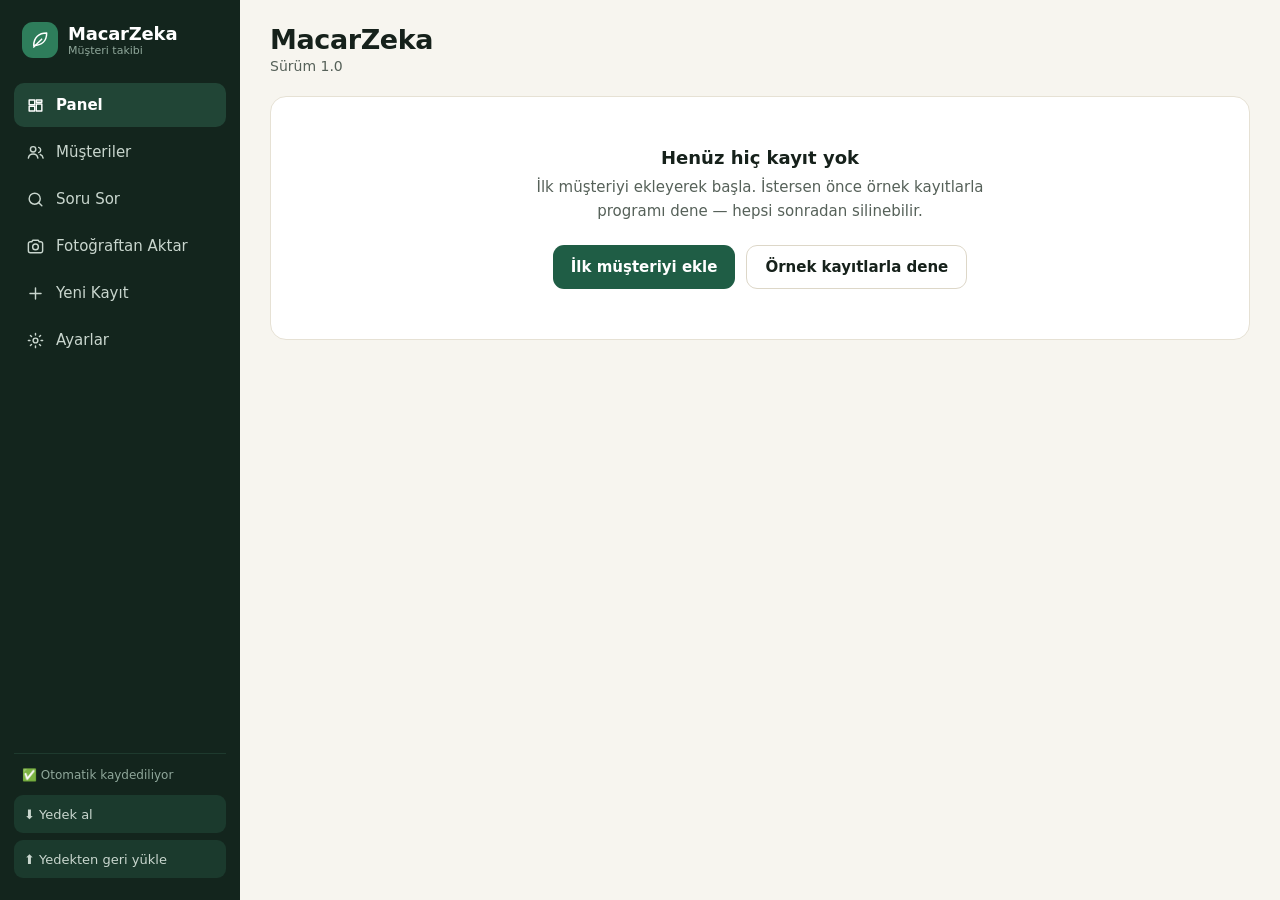
==== commit eb96816a: "Fotoğraf okuma: akışlı cevap, canlı satır sayacı, en az düşünme - streamGenerateContent ile cevap pa" ====
--- a/index.html
+++ b/index.html
@@ -296,6 +296,57 @@
                                                   : "Google'a bağlanılamadı. İnternet bağlantısını kontrol et." };
     }).then(function(x){ if(zaman) clearTimeout(zaman); return x; });
   }
+  // Akışlı istek: cevap parça parça gelir, böylece ilerleme gösterilir ve
+  // Google yazmaya devam ettikçe zaman aşımı olmaz (sadece uzun sessizlikte kesilir).
+  function akis(model, govde, ilerle, sessizlik, toplam){
+    var a=oku(), ak=String(a.gemini_anahtar||"").trim();
+    if(!ak) return Promise.resolve({ hata:"Gemini anahtarı girilmemiş. Ayarlar ekranından anahtarı yapıştır." });
+    if(!(window.ReadableStream && window.TextDecoder && window.AbortController)) return istek(model, govde, toplam);
+    var dur=new AbortController(), son=Date.now(), bas=Date.now(), neden="";
+    var saat=setInterval(function(){
+      var n=Date.now();
+      if(n-son>sessizlik){ neden="sessiz"; dur.abort(); }
+      else if(n-bas>toplam){ neden="toplam"; dur.abort(); }
+    },1000);
+    var metin="", bitis="", kullanim=null, engel="";
+    return fetch(UC+"/models/"+encodeURIComponent(model)+":streamGenerateContent?alt=sse&key="+encodeURIComponent(ak), {
+      method:"POST", headers:{"Content-Type":"application/json"}, body:JSON.stringify(govde), signal:dur.signal
+    }).then(function(r){
+      if(r.status!==200 || !r.body) return r.text().then(function(t){
+        var j={}; try{ j=JSON.parse(t); }catch(e){}
+        if(Array.isArray(j)) j=j[0]||{};
+        return { kod:r.status, j:j };
+      });
+      var okuyucu=r.body.getReader(), coz=new TextDecoder(), tampon="";
+      function isle(satir){
+        satir=satir.trim(); if(satir.indexOf("data:")!==0) return;
+        var j; try{ j=JSON.parse(satir.slice(5)); }catch(e){ return; }
+        if(j.usageMetadata) kullanim=j.usageMetadata;
+        if(j.promptFeedback && j.promptFeedback.blockReason) engel=j.promptFeedback.blockReason;
+        var c=(j.candidates||[])[0]||{};
+        if(c.finishReason) bitis=c.finishReason;
+        (((c.content||{}).parts)||[]).forEach(function(p){ if(p && p.text && !p.thought) metin+=p.text; });
+      }
+      function dongu(){
+        return okuyucu.read().then(function(x){
+          son=Date.now();
+          if(x.done){ tampon.split("\n").forEach(isle); return; }
+          tampon+=coz.decode(x.value,{stream:true});
+          var i; while((i=tampon.indexOf("\n"))>=0){ isle(tampon.slice(0,i)); tampon=tampon.slice(i+1); }
+          if(ilerle) try{ ilerle(metin); }catch(e){}
+          return dongu();
+        });
+      }
+      return dongu().then(function(){
+        var j={ candidates:[{ content:{ parts:[{ text:metin }] }, finishReason:bitis }], usageMetadata:kullanim };
+        if(engel) j.promptFeedback={ blockReason:engel };
+        return { kod:200, j:j };
+      });
+    }).catch(function(e){
+      if(e && e.name==="AbortError") return { hata: neden==="sessiz" ? "Google uzun süre cevap vermedi. Tekrar dene." : "Okuma çok uzun sürdü. Tekrar dene; olmazsa sayfanın yarısını çekip yükle." };
+      return { hata:"Google'a bağlanılamadı. İnternet bağlantısını kontrol et." };
+    }).then(function(x){ clearInterval(saat); return x; });
+  }
   function metniAl(j){
     var b=""; ((j&&j.candidates)||[]).forEach(function(c){ (((c||{}).content||{}).parts||[]).forEach(function(p){ if(p&&p.text) b+=p.text; }); });
     return b.trim();
@@ -343,7 +394,7 @@
         // Gemini 3 varsayılan olarak "çok düşünür": hem yavaşlar hem cevap yarıda kesilir.
         // Düşünmeyi kıs, cevaba bol yer bırak. Model bu alanları tanımazsa yedek istek sade gider.
         var u={ maxOutputTokens:16384 };
-        if(jsonIste){ u.response_mime_type="application/json"; u.thinkingConfig={ thinkingLevel:"low" }; }
+        if(jsonIste){ u.response_mime_type="application/json"; u.thinkingConfig={ thinkingLevel:"minimal" }; }
         return { system_instruction:{ parts:[{ text:Y_GORUNTU }] },
                  contents:[{ parts:[{ text:"Bu müşteri hesap kartını oku. BUGÜNÜN TARİHİ: "+(g.bugun||"") }, { inline_data:{ mime_type:tip, data:b64 } }] }],
                  generationConfig:u };
@@ -359,12 +410,15 @@
           if(bitis==="MAX_TOKENS") return { ok:false, hata:"Google cevabı yarıda kesti. Tekrar dene; olmazsa sayfayı ikiye bölüp ayrı ayrı yükle." };
           return { ok:false, hata:"Fotoğraf okunamadı. Daha net ve düz çekilmiş bir fotoğraf dene." };
         }
-        return { ok:true, veri:o, model:model };
+        var k=j.usageMetadata||{};
+        return { ok:true, veri:o, model:model, olcum:{ sure:Math.round((Date.now()-bas)/1000), dusunme:k.thoughtsTokenCount||0, cevap:k.candidatesTokenCount||0 } };
       }
-      return istek(model, govde(true), 90000).then(function(x){
+      var bas=Date.now();
+      function ilerle(t){ if(g.ilerle) g.ilerle({ yaziyor:t.length>0, satir:(t.match(/"tarih"/g)||[]).length }); }
+      return akis(model, govde(true), ilerle, 60000, 240000).then(function(x){
         var m=String(((x.j||{}).error||{}).message||"").toLowerCase();
         if(x.kod===400 && (m.indexOf("response_mime_type")>=0||m.indexOf("responsemimetype")>=0||m.indexOf("unknown name")>=0||m.indexOf("invalid json payload")>=0||m.indexOf("thinking")>=0))
-          return istek(model, govde(false), 90000).then(bitir);
+          return akis(model, govde(false), ilerle, 60000, 240000).then(bitir);
         return bitir(x);
       });
     },
@@ -1297,16 +1351,27 @@
     if(!gorunum.foto || gorunum.foto.no!==no) return null;
     gorunum.foto.onizleme=h.onizleme; ciz();
     window.__fotoBoyut=Math.round(h.b64.length*3/4/1024);
-    return window.zeka.gor({ resim:h.b64, tip:h.tip, bugun:bugun() });
+    return window.zeka.gor({ resim:h.b64, tip:h.tip, bugun:bugun(), ilerle:function(d){
+      var f=gorunum.foto; if(!f || f.no!==no || f.durum!=="okunuyor") return;
+      f.yaziyor=d.yaziyor; f.okunan=d.satir;
+      var el=document.getElementById("fotoAsama"); if(el) el.textContent=fotoAsamaMetni(f);
+    }});
   }).then(function(r){
     if(!gorunum.foto || gorunum.foto.no!==no || gorunum.foto.durum!=="okunuyor") return;
     if(!(r && r.ok)){ gorunum.foto={ durum:"bos", hata:(r&&r.hata)||"Fotoğraf okunamadı." }; ciz(); return; }
     fotoSonucuKur(r.veri||{}, gorunum.foto.onizleme);
+    if(r.olcum) gorunum.foto.olcum=r.olcum;
     ciz();
   }).catch(function(e){
     if(!gorunum.foto || gorunum.foto.no!==no) return;
     gorunum.foto={ durum:"bos", hata:e.message }; ciz();
   });
+}
+
+function fotoAsamaMetni(f){
+  if(f.yaziyor) return "Okunuyor: "+(f.okunan||0)+" satır okundu…";
+  if(f.onizleme) return "Google fotoğrafı inceliyor… (kalabalık sayfada 20-40 saniye sürebilir)";
+  return "Fotoğraf hazırlanıyor…";
 }
 
 function fotoTarih(t){
@@ -1396,7 +1461,7 @@
     return bas+'<div class="box"><div class="box-p" style="display:flex;gap:18px;align-items:center;flex-wrap:wrap">'+
       (f.onizleme?'<img src="'+f.onizleme+'" alt="Okunan fotoğraf" style="width:150px;border-radius:10px;border:1px solid var(--line)">':'')+
       '<div><div style="font-size:17px;font-weight:700">Fotoğraf okunuyor… <span id="fotoSure" style="color:var(--muted);font-weight:600">'+Math.round((Date.now()-(f.basla||Date.now()))/1000)+' sn</span></div>'+
-      '<div style="font-size:14px;color:var(--muted);margin-top:5px;line-height:1.55">El yazısı okunuyor, genelde 10-25 saniye sürer. En fazla 90 saniye beklenir.</div></div>'+
+      '<div id="fotoAsama" style="font-size:14px;color:var(--muted);margin-top:5px;line-height:1.55">'+esc(fotoAsamaMetni(f))+'</div></div>'+
       '</div></div>';
   }
 
@@ -1464,7 +1529,7 @@
   }).join("");
 
   return musteri+
-    '<div class="box" style="margin-top:18px"><div class="box-h">Okunan satırlar<span style="font-size:13px;font-weight:600;color:var(--muted)">'+f.satirlar.length+' satır</span></div>'+
+    '<div class="box" style="margin-top:18px"><div class="box-h">Okunan satırlar<span style="font-size:13px;font-weight:600;color:var(--muted)">'+f.satirlar.length+' satır'+(f.olcum?' · '+f.olcum.sure+' sn'+(f.olcum.dusunme?' · düşünme '+f.olcum.dusunme:''):'')+'</span></div>'+
     '<div style="overflow-x:auto"><table style="min-width:860px"><thead><tr><th></th><th>Tarih</th><th>Tür</th><th>Ürün / yöntem</th><th>Miktar</th><th class="r">Tutar</th><th class="r">Bakiye</th></tr></thead><tbody>'+
     (satir||'<tr><td colspan="7" style="color:var(--muted)">Hiç satır okunamadı.</td></tr>')+'</tbody></table></div>'+
     '<div class="box-p" id="fotoBakiyeKutu" style="border-top:1px solid var(--line2)">'+fotoBakiyeHTML()+'</div></div>'+
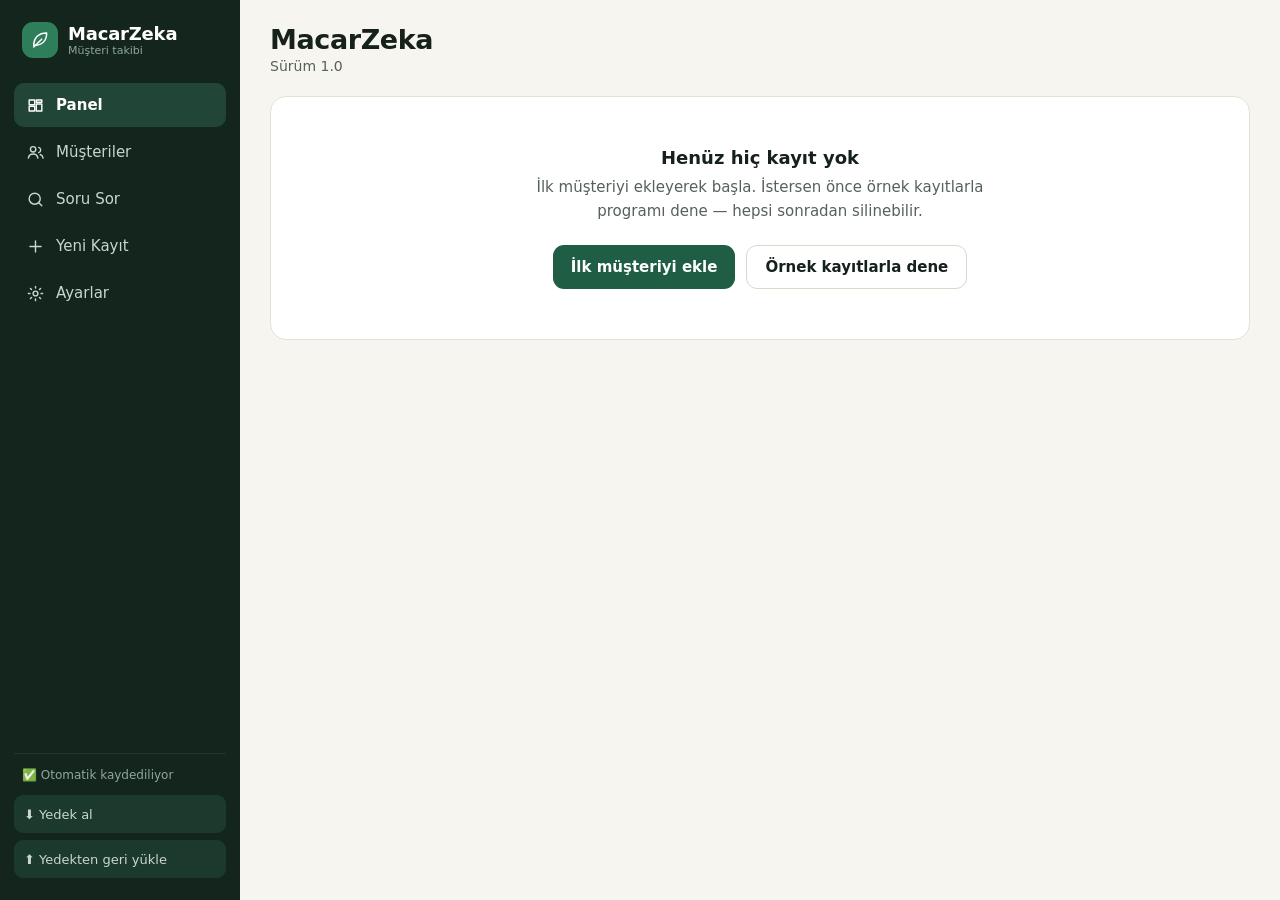
==== commit 5629f2ad: "Fotoğraftan Aktar özelliği kaldırıldı Kullanıcı isteğiyle; program fotoğraf öncesi haline döndü.  Co" ====
--- a/index.html
+++ b/index.html
@@ -228,7 +228,6 @@
     bilgi: function(){ return j("/api/bilgi"); },
     guncellemeBak: function(zorla){ return j("/api/guncelleme/bak"+(zorla?"?zorla=1":"")); },
     guncellemeKur: function(){ return j("/api/guncelleme/kur",{method:"POST"}); },
-    goruntu: function(d){ return j("/api/goruntu",{method:"POST",headers:{"Content-Type":"application/json"},body:JSON.stringify(d)}); },
     dinle: function(d){ return j("/api/dinle",{method:"POST",headers:{"Content-Type":"application/json"},body:JSON.stringify(d)}); },
     ayarlar: function(){ return j("/api/ayarlar"); },
     ayarKaydet: function(d){ return j("/api/ayarlar",{method:"POST",headers:{"Content-Type":"application/json"},body:JSON.stringify(d)}); },
@@ -253,15 +252,13 @@
       ayarlar:    function(){  return window.macar.ayarlar(); },
       ayarKaydet: function(d){ return window.macar.ayarKaydet(d); },
       sor:        function(d){ return window.macar.sor(d); },
-      dinle:      function(d){ return window.macar.dinle(d); },
-      gor:        function(d){ return window.macar.goruntu(d); }
+      dinle:      function(d){ return window.macar.dinle(d); }
     };
     return;
   }
   var ANAHTAR = "macarzeka_ayar_v1";
   var UC = "https://generativelanguage.googleapis.com/v1beta";
   var V_MODEL = "gemini-3.5-flash-lite", V_SES = "gemini-3.8-flash";
-  var Y_GORUNTU = "Sen bir tarım marketinin elle doldurulmuş veresiye/müşteri hesap kartının fotoğrafını okuyan araçsın.\nKartta üstte müşteri bilgileri (Adı Soyadı, T.C. No, Adres, Tel), altta bir tablo vardır:\nTarih | ÜRÜN | Adet | Tutar | Tahsilat | Bakiye. Kartın altında bir sayfa numarası (No ...) olabilir.\n\nGörevin bu kartı olduğu gibi okumak. ÇOK ÖNEMLİ KURALLAR:\n- Sadece kartta YAZAN şeyleri yaz. Okuyamadığın bir şeyi tahmin etme, uydurma.\n- Emin olmadığın her değeri \"supheli\" listesine ekle. Biçim: \"ad\", \"tc\", \"tel\", \"koy\" ya da\n  satırlar için \"satir3.tutar\" gibi (satır numarası 1'den başlar). Elle yazı okunurken hata\n  çok olur; dürüst ol, emin değilsen mutlaka supheli'ye koy.\n- Para: 33000, 82500 gibi sadece sayı yaz. Nokta/virgül/₺ koyma.\n- Tarih: kartta çoğu zaman yıl yazmaz (12.12, 07.11 gibi). Satırlar yukarıdan aşağıya\n  zaman sırasıyla yazılmıştır ve en alttaki satır bugünden sonra olamaz. Buna göre her\n  tarihe yıl ver ve YYYY-AA-GG biçiminde yaz. Örnek: bugün 2026-11-17 ise ve sıra\n  12.12, 29.07, 06.11 ise yıllar 2025, 2026, 2026 olur.\n- Her satır ya bir SATIŞ ya da bir TAHSİLAT'tır:\n  * Ürün/Adet/Tutar doluysa tur = \"satis\".\n  * Tahsilat sütunu doluysa ya da ürün yerine \"tahsilat\", \"ödeme\", \"havale\", \"nakit\" gibi\n    bir şey yazıyorsa tur = \"tahsilat\"; tutar alanına tahsil edilen miktarı yaz.\n- Adet sütununda sayının önünde \"ℓ\" ya da \"l\" işareti varsa bu litredir: miktar = \"15 lt\".\n  İşaret yoksa sadece sayıyı yaz.\n- Tahsilatlarda ödeme yöntemi yazıyorsa yontem şunlardan biri olsun:\n  Nakit, Havale / EFT, Kredi kartı, Çek, Senet. Yazmıyorsa boş bırak.\n- Bakiye sütununda bir rakam yazıyorsa o satırın bakiye alanına yaz (üstü çizilmiş\n  olsa bile). Tablodaki en son yazılı bakiyeyi sonBakiye'ye yaz.\n- Kartın üstünde \"vadeli\" gibi genel bir not varsa musteri.not alanına yaz.\n- Adres genelde köy ya da mahalle adıdır, koy alanına yaz.\n- Boş satırları atla.\n\nCevabını SADECE şu JSON biçiminde ver, başka hiçbir şey yazma, markdown kod bloğu kullanma:\n{\n  \"musteri\": { \"ad\": \"\", \"tc\": \"\", \"tel\": \"\", \"koy\": \"\", \"not\": \"\" },\n  \"sayfaNo\": \"\",\n  \"satirlar\": [\n    { \"tarih\": \"\", \"tur\": \"satis\", \"urun\": \"\", \"miktar\": \"\", \"tutar\": 0, \"yontem\": \"\", \"bakiye\": null }\n  ],\n  \"sonBakiye\": null,\n  \"supheli\": []\n}";
   var Y_SOR = "Sen bir ziraat mühendisinin müşteri defterini okuyan yardımcısısın.\nSana aşağıda o defterin tamamı verilecek; kullanıcının sorusunu YALNIZCA bu defterdeki bilgilere dayanarak cevapla.\n\nKurallar:\n- Türkçe, kısa ve net konuş. Gereksiz giriş cümlesi kurma, doğrudan cevabı ver.\n- Para tutarlarını \"12.500 ₺\" biçiminde yaz.\n- Tarihleri \"08.10.2026\" biçiminde yaz.\n- Defterde olmayan bir şey sorulursa \"Bu bilgi kayıtlarda yok\" de. Asla tahmin etme, uydurma.\n- Birden fazla kişi listelenecekse madde madde yaz.\n- Hesabı başkasının üstüne yazılı müşterilerde bunu mutlaka belirt.\n- Hesap yaparken dikkatli ol: kalan borç = toplam alış - toplam ödeme.\n- Kullanıcı defterde olmayan genel bir şey sorarsa (hava durumu, gübre tavsiyesi gibi)\n  kısaca bunun bu defterle ilgili olmadığını söyle.", Y_METIN = "Sen Türkçe konuşmayı yazıya çeviren bir araçsın.\nDuyduğun konuşmayı olduğu gibi, Türkçe yazım kurallarına uygun yaz.\nSadece yazıya çevrilmiş metni ver; açıklama, başlık, tırnak ekleme.\nKonuşmada anlamadığın bir yer varsa oraya [anlaşılmadı] yaz.\nSes boşsa veya hiç konuşma yoksa yalnızca [ses yok] yaz.", Y_FORM = "Sen bir ziraat mühendisinin sesli notunu müşteri kayıt formuna çeviren araçsın.\nÖnce konuşmayı Türkçe olarak yazıya çevir, sonra içinden form alanlarını çıkar.\n\nÇOK ÖNEMLİ KURALLAR:\n- Yalnızca konuşmada GEÇEN bilgileri doldur. Geçmeyen alanı boş bırak. ASLA tahmin etme, uydurma.\n- Para: \"sekiz bin lira\" -> 8000, \"on iki bin beş yüz\" -> 12500. Sadece sayı yaz, \"₺\" yazma.\n- Tarih: YYYY-AA-GG biçiminde. \"bugün\" -> bugünün tarihi, \"dün\" -> bir önceki gün,\n  \"geçen hafta\" gibi belirsizse boş bırak.\n- Ödeme yöntemi yalnızca şunlardan biri olabilir: Nakit, Havale / EFT, Kredi kartı, Çek, Senet.\n  Konuşmada geçmiyorsa boş bırak.\n- İlişki yalnızca şunlardan biri olabilir: Babası, Oğlu, Kardeşi, Eşi, Ortağı, Kiracısı, Akrabası.\n- \"falancanın hesabına yazılsın\", \"hesap babasının üstüne\" gibi bir ifade geçerse,\n  sana verilen MEVCUT MÜŞTERİLER listesinden o kişiyi bul ve hesapSahibiId alanına\n  o kişinin id'sini yaz. Listede yoksa hesapSahibiId'yi boş bırak, adını hesapSahibiAd'a yaz.\n- Konuşmada geçen ama forma girmeyen her şeyi (tarla durumu, hastalık, söz verilen şeyler)\n  \"not\" alanına yaz.\n- Net duyamadığın, emin olmadığın her alanın adını \"supheli\" listesine ekle. Dürüst ol:\n  emin değilsen mutlaka supheli'ye koy. Bu liste kullanıcının kontrol edeceği alanları gösterir.\n\nCevabını SADECE şu JSON biçiminde ver, başka hiçbir şey yazma, markdown kod bloğu kullanma:\n{\n  \"metin\": \"konuşmanın aynen yazıya çevrilmiş hali\",\n  \"ad\": \"\", \"tel\": \"\", \"koy\": \"\", \"arazi\": \"\",\n  \"urun\": \"\", \"miktar\": \"\", \"tarih\": \"\", \"tutar\": 0,\n  \"odenen\": 0, \"yontem\": \"\", \"odemeTarihi\": \"\", \"vade\": \"\", \"vadeNot\": \"\",\n  \"hesapSahibiId\": \"\", \"hesapSahibiAd\": \"\", \"iliski\": \"\",\n  \"not\": \"\",\n  \"supheli\": []\n}";
   var EN_BUYUK_SES = 13*1024*1024;
 
@@ -296,57 +293,6 @@
                                                   : "Google'a bağlanılamadı. İnternet bağlantısını kontrol et." };
     }).then(function(x){ if(zaman) clearTimeout(zaman); return x; });
   }
-  // Akışlı istek: cevap parça parça gelir, böylece ilerleme gösterilir ve
-  // Google yazmaya devam ettikçe zaman aşımı olmaz (sadece uzun sessizlikte kesilir).
-  function akis(model, govde, ilerle, sessizlik, toplam){
-    var a=oku(), ak=String(a.gemini_anahtar||"").trim();
-    if(!ak) return Promise.resolve({ hata:"Gemini anahtarı girilmemiş. Ayarlar ekranından anahtarı yapıştır." });
-    if(!(window.ReadableStream && window.TextDecoder && window.AbortController)) return istek(model, govde, toplam);
-    var dur=new AbortController(), son=Date.now(), bas=Date.now(), neden="";
-    var saat=setInterval(function(){
-      var n=Date.now();
-      if(n-son>sessizlik){ neden="sessiz"; dur.abort(); }
-      else if(n-bas>toplam){ neden="toplam"; dur.abort(); }
-    },1000);
-    var metin="", bitis="", kullanim=null, engel="";
-    return fetch(UC+"/models/"+encodeURIComponent(model)+":streamGenerateContent?alt=sse&key="+encodeURIComponent(ak), {
-      method:"POST", headers:{"Content-Type":"application/json"}, body:JSON.stringify(govde), signal:dur.signal
-    }).then(function(r){
-      if(r.status!==200 || !r.body) return r.text().then(function(t){
-        var j={}; try{ j=JSON.parse(t); }catch(e){}
-        if(Array.isArray(j)) j=j[0]||{};
-        return { kod:r.status, j:j };
-      });
-      var okuyucu=r.body.getReader(), coz=new TextDecoder(), tampon="";
-      function isle(satir){
-        satir=satir.trim(); if(satir.indexOf("data:")!==0) return;
-        var j; try{ j=JSON.parse(satir.slice(5)); }catch(e){ return; }
-        if(j.usageMetadata) kullanim=j.usageMetadata;
-        if(j.promptFeedback && j.promptFeedback.blockReason) engel=j.promptFeedback.blockReason;
-        var c=(j.candidates||[])[0]||{};
-        if(c.finishReason) bitis=c.finishReason;
-        (((c.content||{}).parts)||[]).forEach(function(p){ if(p && p.text && !p.thought) metin+=p.text; });
-      }
-      function dongu(){
-        return okuyucu.read().then(function(x){
-          son=Date.now();
-          if(x.done){ tampon.split("\n").forEach(isle); return; }
-          tampon+=coz.decode(x.value,{stream:true});
-          var i; while((i=tampon.indexOf("\n"))>=0){ isle(tampon.slice(0,i)); tampon=tampon.slice(i+1); }
-          if(ilerle) try{ ilerle(metin); }catch(e){}
-          return dongu();
-        });
-      }
-      return dongu().then(function(){
-        var j={ candidates:[{ content:{ parts:[{ text:metin }] }, finishReason:bitis }], usageMetadata:kullanim };
-        if(engel) j.promptFeedback={ blockReason:engel };
-        return { kod:200, j:j };
-      });
-    }).catch(function(e){
-      if(e && e.name==="AbortError") return { hata: neden==="sessiz" ? "Google uzun süre cevap vermedi. Tekrar dene." : "Okuma çok uzun sürdü. Tekrar dene; olmazsa sayfanın yarısını çekip yükle." };
-      return { hata:"Google'a bağlanılamadı. İnternet bağlantısını kontrol et." };
-    }).then(function(x){ clearInterval(saat); return x; });
-  }
   function metniAl(j){
     var b=""; ((j&&j.candidates)||[]).forEach(function(c){ (((c||{}).content||{}).parts||[]).forEach(function(p){ if(p&&p.text) b+=p.text; }); });
     return b.trim();
@@ -383,45 +329,6 @@
 
   window.zeka = {
     yer: "tarayici",
-    gor: function(g){
-      var a=oku(); g=g||{};
-      var b64=String(g.resim||""), ham=Math.floor(b64.length*3/4);
-      if(ham>EN_BUYUK_SES) return Promise.resolve({ ok:false, hata:"Fotoğraf çok büyük ("+Math.round(ham/1048576)+" MB). Daha küçük bir fotoğraf dene." });
-      if(ham<2000) return Promise.resolve({ ok:false, hata:"Fotoğraf boş ya da bozuk geldi." });
-      var model=a.gemini_ses_model||V_SES;
-      var tip=String(g.tip||"image/jpeg").split(";")[0].trim(); if(tip.indexOf("image/")!==0) tip="image/jpeg";
-      function govde(jsonIste){
-        // Gemini 3 varsayılan olarak "çok düşünür": hem yavaşlar hem cevap yarıda kesilir.
-        // Düşünmeyi kıs, cevaba bol yer bırak. Model bu alanları tanımazsa yedek istek sade gider.
-        var u={ maxOutputTokens:16384 };
-        if(jsonIste){ u.response_mime_type="application/json"; u.thinkingConfig={ thinkingLevel:"minimal" }; }
-        return { system_instruction:{ parts:[{ text:Y_GORUNTU }] },
-                 contents:[{ parts:[{ text:"Bu müşteri hesap kartını oku. BUGÜNÜN TARİHİ: "+(g.bugun||"") }, { inline_data:{ mime_type:tip, data:b64 } }] }],
-                 generationConfig:u };
-      }
-      function bitir(x){
-        if(x.hata) return { ok:false, hata:x.hata };
-        var j=x.j||{};
-        if(x.kod!==200) return { ok:false, hata:sesHata(x.kod,(j.error||{}).message,model).replace("ses kaydını","fotoğrafı") };
-        if(j.promptFeedback && j.promptFeedback.blockReason) return { ok:false, hata:"Google bu fotoğrafı işlemedi ("+j.promptFeedback.blockReason+")." };
-        var o=jsonAyikla(metniAl(j));
-        if(!o){
-          var bitis=String((((j.candidates||[])[0])||{}).finishReason||"");
-          if(bitis==="MAX_TOKENS") return { ok:false, hata:"Google cevabı yarıda kesti. Tekrar dene; olmazsa sayfayı ikiye bölüp ayrı ayrı yükle." };
-          return { ok:false, hata:"Fotoğraf okunamadı. Daha net ve düz çekilmiş bir fotoğraf dene." };
-        }
-        var k=j.usageMetadata||{};
-        return { ok:true, veri:o, model:model, olcum:{ sure:Math.round((Date.now()-bas)/1000), dusunme:k.thoughtsTokenCount||0, cevap:k.candidatesTokenCount||0 } };
-      }
-      var bas=Date.now();
-      function ilerle(t){ if(g.ilerle) g.ilerle({ yaziyor:t.length>0, satir:(t.match(/"tarih"/g)||[]).length }); }
-      return akis(model, govde(true), ilerle, 60000, 240000).then(function(x){
-        var m=String(((x.j||{}).error||{}).message||"").toLowerCase();
-        if(x.kod===400 && (m.indexOf("response_mime_type")>=0||m.indexOf("responsemimetype")>=0||m.indexOf("unknown name")>=0||m.indexOf("invalid json payload")>=0||m.indexOf("thinking")>=0))
-          return akis(model, govde(false), ilerle, 60000, 240000).then(bitir);
-        return bitir(x);
-      });
-    },
     ayarlar: function(){ return Promise.resolve(cevap(oku())); },
     ayarKaydet: function(g){
       var a=oku(); g=g||{};
@@ -513,7 +420,6 @@
     <button class="nav" data-git="panel"><svg width="19" height="19" viewBox="0 0 24 24" fill="none" stroke="currentColor" stroke-width="1.8" stroke-linecap="round" stroke-linejoin="round" aria-hidden="true"><path d="M4 5h7v6H4z"/><path d="M13 5h7v3h-7z"/><path d="M13 10h7v9h-7z"/><path d="M4 13h7v6H4z"/></svg> Panel</button>
     <button class="nav" data-git="musteriler"><svg width="19" height="19" viewBox="0 0 24 24" fill="none" stroke="currentColor" stroke-width="1.8" stroke-linecap="round" stroke-linejoin="round" aria-hidden="true"><circle cx="9" cy="8" r="3.4"/><path d="M3 19c.6-3.4 3-5 6-5s5.4 1.6 6 5"/><path d="M16 5.5a3.4 3.4 0 0 1 0 6.6"/><path d="M18 14.5c2 .7 3.2 2.2 3.6 4.5"/></svg> Müşteriler</button>
     <button class="nav" data-git="soru"><svg width="19" height="19" viewBox="0 0 24 24" fill="none" stroke="currentColor" stroke-width="1.8" stroke-linecap="round" stroke-linejoin="round" aria-hidden="true"><circle cx="11" cy="11" r="7"/><path d="m20 20-4.2-4.2"/></svg> Soru Sor</button>
-    <button class="nav" data-git="foto"><svg width="19" height="19" viewBox="0 0 24 24" fill="none" stroke="currentColor" stroke-width="1.8" stroke-linecap="round" stroke-linejoin="round" aria-hidden="true"><path d="M3 8.5A2.5 2.5 0 0 1 5.5 6h1.8l1.4-2h6.6l1.4 2h1.8A2.5 2.5 0 0 1 21 8.5v9a2.5 2.5 0 0 1-2.5 2.5h-13A2.5 2.5 0 0 1 3 17.5z"/><circle cx="12" cy="12.5" r="3.6"/></svg> Fotoğraftan Aktar</button>
     <button class="nav" data-git="yeni"><svg width="19" height="19" viewBox="0 0 24 24" fill="none" stroke="currentColor" stroke-width="1.8" stroke-linecap="round" stroke-linejoin="round" aria-hidden="true"><path d="M12 5v14"/><path d="M5 12h14"/></svg> Yeni Kayıt</button>
     <button class="nav" data-git="ayarlar"><svg width="19" height="19" viewBox="0 0 24 24" fill="none" stroke="currentColor" stroke-width="1.8" stroke-linecap="round" stroke-linejoin="round" aria-hidden="true"><circle cx="12" cy="12" r="3"/><path d="M12 3v2m0 14v2M3 12h2m14 0h2M5.6 5.6 7 7m10 10 1.4 1.4m0-12.8L17 7M7 17l-1.4 1.4"/></svg> Ayarlar</button>
     <div class="side-foot">
@@ -1293,331 +1199,6 @@
   toast("Forma yazıldı — kaydetmeden önce kontrol et");
 }
 
-
-/* ============================================================
-   FOTOĞRAFTAN AKTARMA — defter sayfasını okuyup kayda geçirir.
-   Hiçbir şey kendiliğinden kaydedilmez: önce kontrol ekranı.
-   ============================================================ */
-var YONTEMLER=["Nakit","Havale / EFT","Kredi kartı","Çek","Senet"];
-
-function fotoSifirla(){ gorunum.foto={ durum:"bos" }; }
-
-/* Fotoğrafı küçültüp JPEG'e çevirir; telefon fotoğrafındaki dönüklüğü düzeltir. */
-function fotoHazirla(dosya){
-  return new Promise(function(coz, red){
-    if(!dosya || !/^image\//.test(dosya.type||"") && !/\.(heic|heif|jpe?g|png|webp)$/i.test(dosya.name||"")){
-      red(new Error("Bu bir fotoğraf dosyası değil.")); return;
-    }
-    if(dosya.size>30*1024*1024){ red(new Error("Fotoğraf çok büyük (30 MB üstü).")); return; }
-    function hamGonder(){
-      var r=new FileReader();
-      r.onload=function(){ var t=String(r.result); coz({ b64:t.slice(t.indexOf(",")+1), tip:dosya.type||"image/heic", onizleme:"" }); };
-      r.onerror=function(){ red(new Error("Fotoğraf okunamadı.")); };
-      r.readAsDataURL(dosya);
-    }
-    var ac = window.createImageBitmap ? createImageBitmap(dosya,{ imageOrientation:"from-image" }) : Promise.reject(new Error("yok"));
-    ac.then(function(bm){
-      function ciz(enBuyuk, kalite){
-        var o=Math.min(1, enBuyuk/Math.max(bm.width,bm.height));
-        var c=document.createElement("canvas");
-        c.width=Math.max(1,Math.round(bm.width*o)); c.height=Math.max(1,Math.round(bm.height*o));
-        c.getContext("2d").drawImage(bm,0,0,c.width,c.height);
-        return c.toDataURL("image/jpeg", kalite);
-      }
-      var buyuk=ciz(1600,0.85), kucuk=ciz(420,0.7);
-      if(bm.close) bm.close();
-      coz({ b64:buyuk.slice(buyuk.indexOf(",")+1), tip:"image/jpeg", onizleme:kucuk });
-    }).catch(function(){
-      // Chrome iPhone'un HEIC biçimini açamaz; Gemini açabildiği için olduğu gibi gönder.
-      if(/heic|heif/i.test((dosya.type||"")+(dosya.name||"")) && dosya.size<12*1024*1024) hamGonder();
-      else red(new Error("Bu fotoğraf açılamadı. WhatsApp'tan gönderip oradan kopyalamayı dene."));
-    });
-  });
-}
-
-function fotoBaslat(dosya){
-  if(!window.zeka){ toast("Bu pencerede fotoğraf okunamıyor."); return; }
-  if(!ayar.anahtarVar){ gorunum.ad="foto"; gorunum.foto={ durum:"bos", hata:"Fotoğraf okumak için önce Ayarlar'dan Gemini anahtarını gir." }; ciz(); return; }
-  gorunum.ad="foto";
-  var no = (window.__fotoNo = (window.__fotoNo||0) + 1);   // eski okumaların cevabını yok saymak için
-  gorunum.foto={ durum:"okunuyor", no:no, basla:Date.now() }; ciz();
-  clearInterval(window.__fotoSaat);
-  window.__fotoSaat=setInterval(function(){
-    var f=gorunum.foto, el=document.getElementById("fotoSure");
-    if(!f || f.no!==no || f.durum!=="okunuyor"){ clearInterval(window.__fotoSaat); return; }
-    if(el) el.textContent=Math.round((Date.now()-f.basla)/1000)+" sn";
-  },1000);
-  fotoHazirla(dosya).then(function(h){
-    if(!gorunum.foto || gorunum.foto.no!==no) return null;
-    gorunum.foto.onizleme=h.onizleme; ciz();
-    window.__fotoBoyut=Math.round(h.b64.length*3/4/1024);
-    return window.zeka.gor({ resim:h.b64, tip:h.tip, bugun:bugun(), ilerle:function(d){
-      var f=gorunum.foto; if(!f || f.no!==no || f.durum!=="okunuyor") return;
-      f.yaziyor=d.yaziyor; f.okunan=d.satir;
-      var el=document.getElementById("fotoAsama"); if(el) el.textContent=fotoAsamaMetni(f);
-    }});
-  }).then(function(r){
-    if(!gorunum.foto || gorunum.foto.no!==no || gorunum.foto.durum!=="okunuyor") return;
-    if(!(r && r.ok)){ gorunum.foto={ durum:"bos", hata:(r&&r.hata)||"Fotoğraf okunamadı." }; ciz(); return; }
-    fotoSonucuKur(r.veri||{}, gorunum.foto.onizleme);
-    if(r.olcum) gorunum.foto.olcum=r.olcum;
-    ciz();
-  }).catch(function(e){
-    if(!gorunum.foto || gorunum.foto.no!==no) return;
-    gorunum.foto={ durum:"bos", hata:e.message }; ciz();
-  });
-}
-
-function fotoAsamaMetni(f){
-  if(f.yaziyor) return "Okunuyor: "+(f.okunan||0)+" satır okundu…";
-  if(f.onizleme) return "Google fotoğrafı inceliyor… (kalabalık sayfada 20-40 saniye sürebilir)";
-  return "Fotoğraf hazırlanıyor…";
-}
-
-function fotoTarih(t){
-  t=String(t||"").trim();
-  var m=t.match(/^(\d{4})-(\d{2})-(\d{2})$/);
-  if(!m){
-    var k=t.match(/^(\d{1,2})[.\/-](\d{1,2})(?:[.\/-](\d{2,4}))?$/);
-    if(!k) return "";
-    var y=k[3]?(k[3].length===2?"20"+k[3]:k[3]):bugun().slice(0,4);
-    t=y+"-"+String(k[2]).padStart(2,"0")+"-"+String(k[1]).padStart(2,"0");
-  }
-  // Gelecekte bir tarih çıktıysa yılı yanlış verilmiştir: bir yıl geri al.
-  if(t>bugun()) t=(Number(t.slice(0,4))-1)+t.slice(4);
-  return t;
-}
-function fotoSayi(v){ var n=parseFloat(sayiAyikla(v)); return isFinite(n)?n:0; }
-
-function fotoSonucuKur(v, onizleme){
-  var mu=v.musteri||{}, sup={};
-  (Object.prototype.toString.call(v.supheli)==="[object Array]"?v.supheli:[]).forEach(function(x){ sup[String(x)]=1; });
-  var satirlar=(Object.prototype.toString.call(v.satirlar)==="[object Array]"?v.satirlar:[]).map(function(r,i){
-    var tur=(String(r.tur||"").toLowerCase().indexOf("tah")===0)?"tahsilat":"satis";
-    var s={ sec:true, tur:tur, tarih:fotoTarih(r.tarih), urun:String(r.urun||"").trim(),
-            miktar:String(r.miktar||"").trim(), tutar:fotoSayi(r.tutar),
-            yontem:listeIcinde(r.yontem, YONTEMLER), bakiye:(r.bakiye===null||r.bakiye===undefined||r.bakiye==="")?null:fotoSayi(r.bakiye),
-            sup:{} };
-    ["tarih","urun","miktar","tutar","yontem"].forEach(function(a){ if(sup["satir"+(i+1)+"."+a]) s.sup[a]=1; });
-    return s;
-  }).filter(function(s){ return s.tutar>0 || s.urun; });
-
-  var f={ durum:"hazir", onizleme:onizleme||"",
-    m:{ ad:String(mu.ad||"").trim(), tc:tcTemizle(mu.tc), tel:String(mu.tel||"").trim(), koy:String(mu.koy||"").trim(), not:String(mu.not||"").trim() },
-    supM:{ ad:!!sup.ad, tc:!!sup.tc, tel:!!sup.tel, koy:!!sup.koy },
-    sayfaNo:String(v.sayfaNo||"").trim(),
-    sonBakiye:(v.sonBakiye===null||v.sonBakiye===undefined||v.sonBakiye==="")?null:fotoSayi(v.sonBakiye),
-    satirlar:satirlar, hedef:"" };
-  // Kayıtlı müşteriyi bul: önce TC, sonra ad.
-  var es=null;
-  if(f.m.tc && tcGecerli(f.m.tc)) es=tcSahibi(f.m.tc,null);
-  if(!es && f.m.ad){ var n=norm(f.m.ad); es=veri.musteriler.filter(function(x){ return norm(x.ad)===n; })[0]||null; }
-  f.hedef = es ? es.id : "";
-  gorunum.foto=f;
-  fotoMukerrerIsaretle();
-}
-
-/* Kayıtlı müşteriye aktarılırken aynı satır zaten varsa işaretle, seçimini kaldır. */
-function fotoMukerrerIsaretle(){
-  var f=gorunum.foto; if(!f||!f.satirlar) return;
-  f.satirlar.forEach(function(s){
-    var onceki=s.var; s.var=false;
-    if(!f.hedef){ if(onceki) s.sec=true; return; }
-    if(s.tur==="satis") s.var=veri.satislar.some(function(x){ return x.musteriId===f.hedef && x.tarih===s.tarih && Number(x.tutar)===Number(s.tutar); });
-    else s.var=veri.odemeler.some(function(x){ return x.musteriId===f.hedef && x.tarih===s.tarih && Number(x.tutar)===Number(s.tutar); });
-    if(s.var) s.sec=false; else if(onceki) s.sec=true;
-  });
-}
-
-/* Defterdeki bakiye ile okunan rakamları karşılaştır: yanlış okunan satırı yakalar. */
-function fotoBakiye(){
-  var f=gorunum.foto, yuruyen=0, ilkHata=-1;
-  f.satirlar.forEach(function(s,i){
-    yuruyen += (s.tur==="satis"?1:-1)*(Number(s.tutar)||0);
-    s.hesap=yuruyen;
-    s.bakiyeHata = (s.bakiye!==null && Math.abs(s.bakiye-yuruyen)>0.5);
-    if(s.bakiyeHata && ilkHata<0) ilkHata=i;
-  });
-  var tutuyor = f.sonBakiye===null ? null : Math.abs(f.sonBakiye-yuruyen)<=0.5;
-  return { hesap:yuruyen, tutuyor:tutuyor, ilkHata:ilkHata };
-}
-function fotoBakiyeHTML(){
-  var f=gorunum.foto, b=fotoBakiye();
-  if(b.tutuyor===null)
-    return '<div class="uyari" style="background:#FAF8F2;border-color:var(--line)">Defterde son bakiye okunamadı. Hesaplanan bakiye: <b>'+para(b.hesap)+'</b>. Rakamları kontrol et.</div>';
-  if(b.tutuyor && b.ilkHata<0)
-    return '<div class="ozet"><b>✓ Bakiye tutuyor.</b> Defterde '+para(f.sonBakiye)+', okunan rakamlardan hesaplanan '+para(b.hesap)+'. Rakamlar doğru okunmuş görünüyor.</div>';
-  return '<div class="uyari"><b>✗ Bakiye tutmuyor.</b> Defterde '+para(f.sonBakiye)+', okunanlardan hesaplanan '+para(b.hesap)+
-    ' (fark '+para(Math.abs((f.sonBakiye||0)-b.hesap))+').'+
-    (b.ilkHata>=0?' İlk tutmayan yer: <b>'+(b.ilkHata+1)+'. satır</b> — kırmızı işaretli.':'')+
-    ' Fotoğrafa bakıp yanlış okunan rakamı düzelt.</div>';
-}
-
-function fotoHTML(){
-  var f=gorunum.foto || (fotoSifirla(), gorunum.foto);
-  var bas='<div class="head"><div><h1>Fotoğraftan Aktar</h1><div class="sub">Defter sayfasının fotoğrafını ver, program okusun; sen kontrol edip kaydet</div></div></div>';
-
-  if(f.durum==="okunuyor"){
-    return bas+'<div class="box"><div class="box-p" style="display:flex;gap:18px;align-items:center;flex-wrap:wrap">'+
-      (f.onizleme?'<img src="'+f.onizleme+'" alt="Okunan fotoğraf" style="width:150px;border-radius:10px;border:1px solid var(--line)">':'')+
-      '<div><div style="font-size:17px;font-weight:700">Fotoğraf okunuyor… <span id="fotoSure" style="color:var(--muted);font-weight:600">'+Math.round((Date.now()-(f.basla||Date.now()))/1000)+' sn</span></div>'+
-      '<div id="fotoAsama" style="font-size:14px;color:var(--muted);margin-top:5px;line-height:1.55">'+esc(fotoAsamaMetni(f))+'</div></div>'+
-      '</div></div>';
-  }
-
-  if(f.durum==="hazir") return bas+fotoKontrolHTML();
-
-  return bas+
-    (f.basari?'<div class="ozet" style="margin-bottom:18px">'+f.basari+'</div>':'')+
-    (f.hata?'<div class="uyari" style="margin-bottom:18px"><b>Olmadı.</b> '+esc(f.hata)+'</div>':'')+
-    '<div class="box" id="fotoAlan" style="border:2px dashed var(--green-line);background:var(--green-soft)"><div class="box-p" style="text-align:center;padding:40px 20px">'+
-      '<svg width="46" height="46" viewBox="0 0 24 24" fill="none" stroke="var(--green)" stroke-width="1.6" stroke-linecap="round" stroke-linejoin="round" aria-hidden="true"><path d="M3 8.5A2.5 2.5 0 0 1 5.5 6h1.8l1.4-2h6.6l1.4 2h1.8A2.5 2.5 0 0 1 21 8.5v9a2.5 2.5 0 0 1-2.5 2.5h-13A2.5 2.5 0 0 1 3 17.5z"/><circle cx="12" cy="12.5" r="3.6"/></svg>'+
-      '<div style="font-size:19px;font-weight:700;margin:10px 0 6px">Fotoğrafı buraya bırak ya da <b>Ctrl+V</b> ile yapıştır</div>'+
-      '<div style="font-size:14px;color:var(--muted);margin-bottom:18px">ya da bilgisayardan seç</div>'+
-      '<label class="btn" for="fotoSec" style="cursor:pointer;display:inline-flex;margin:0;color:#fff">Fotoğraf seç</label>'+
-      '<input id="fotoSec" type="file" accept="image/*,.heic,.heif" class="sr">'+
-    '</div></div>'+
-    '<div class="box" style="margin-top:18px"><div class="box-h">Kamerası olmayan bilgisayarda en kolay yol</div><div class="box-p" style="font-size:14px;line-height:1.8">'+
-      '1. Telefonla defter sayfasının fotoğrafını çek (düz ve net, bütün sayfa görünsün)<br>'+
-      '2. WhatsApp\'ta kendine gönder<br>'+
-      '3. Bu bilgisayardaki WhatsApp Web\'de fotoğrafa <b>sağ tık → Resmi kopyala</b><br>'+
-      '4. Buraya gel, <b>Ctrl+V</b><br>'+
-      '<div style="font-size:12px;color:var(--muted);margin-top:10px">Fotoğraf okunmak için Google\'a (Gemini) gönderilir, bilgisayara kaydedilmez. Hiçbir şey sen onaylamadan deftere yazılmaz.</div>'+
-    '</div></div>';
-}
-
-function fotoKontrolHTML(){
-  var f=gorunum.foto, b=fotoBakiye();
-  var mus=veri.musteriler.slice().sort(function(a,c){ return a.ad.localeCompare(c.ad,"tr"); });
-  var hedefAd = f.hedef ? (msAl(f.hedef)||{}).ad : "";
-  var secili=f.satirlar.filter(function(s){ return s.sec; }).length;
-  function sp(k){ return f.supM[k]?' class="supheli"':''; }
-  function rozet(k){ return f.supM[k]?'<span class="rozet-supheli">net değil</span>':''; }
-
-  var musteri='<div class="box"><div class="box-p"><div class="sect">MÜŞTERİ'+(f.sayfaNo?' · Defter No '+esc(f.sayfaNo):'')+'</div>'+
-    '<div class="grid2">'+
-      '<div><label for="fm_ad">Adı soyadı '+rozet("ad")+'</label><input id="fm_ad" data-fm="ad" value="'+esc(f.m.ad)+'"'+sp("ad")+'></div>'+
-      '<div><label for="fm_tc">TC Kimlik No '+rozet("tc")+'</label><input id="fm_tc" data-fm="tc" inputmode="numeric" maxlength="11" value="'+esc(f.m.tc)+'"'+sp("tc")+'>'+
-        '<div id="fm_tc_durum" style="font-size:12px;margin-top:6px;min-height:16px">'+tcDurumHTML(f.m.tc)+'</div></div>'+
-      '<div><label for="fm_tel">Telefon '+rozet("tel")+'</label><input id="fm_tel" data-fm="tel" value="'+esc(f.m.tel)+'"'+sp("tel")+'></div>'+
-      '<div><label for="fm_koy">Köy / adres '+rozet("koy")+'</label><input id="fm_koy" data-fm="koy" value="'+esc(f.m.koy)+'"'+sp("koy")+'></div>'+
-    '</div>'+
-    '<div style="margin-top:14px"><label for="fm_hedef">Satırlar kimin hesabına yazılsın?</label>'+
-      '<select id="fm_hedef"><option value="">Yeni müşteri aç: '+esc(f.m.ad||"(adsız)")+'</option>'+
-      mus.map(function(m){ return '<option value="'+m.id+'"'+(f.hedef===m.id?' selected':'')+'>Kayıtlı: '+esc(m.ad)+(m.koy?' ('+esc(m.koy)+')':'')+'</option>'; }).join("")+
-      '</select>'+
-      (f.hedef?'<div style="font-size:13px;color:var(--green);margin-top:7px;font-weight:600">'+esc(hedefAd)+' zaten kayıtlı — satırlar onun hesabına eklenecek, daha önce girilmiş satırlar atlanacak.</div>':'')+
-    '</div>'+
-    (f.m.not?'<div style="font-size:13px;color:var(--muted);margin-top:12px">Kartın üstündeki not: <b>'+esc(f.m.not)+'</b> (müşteri notlarına eklenecek)</div>':'')+
-  '</div></div>';
-
-  var satir=f.satirlar.map(function(s,i){
-    var kirmizi=function(a){ return s.sup[a]?' supheli':''; };
-    return '<tr'+(s.bakiyeHata?' style="background:var(--red-bg)"':(s.var?' style="opacity:.55"':''))+'>'+
-      '<td style="width:34px"><input type="checkbox" data-fs="'+i+'.sec"'+(s.sec?' checked':'')+' aria-label="'+(i+1)+'. satırı kaydet" style="width:20px;height:20px;min-height:0;padding:0;accent-color:var(--green)"></td>'+
-      '<td style="width:150px"><input type="date" data-fs="'+i+'.tarih" value="'+esc(s.tarih)+'" class="'+kirmizi("tarih")+'" aria-label="Tarih"></td>'+
-      '<td style="width:120px"><select data-fs="'+i+'.tur" aria-label="Tür"><option value="satis"'+(s.tur==="satis"?' selected':'')+'>Satış</option><option value="tahsilat"'+(s.tur==="tahsilat"?' selected':'')+'>Tahsilat</option></select></td>'+
-      '<td>'+(s.tur==="satis"
-        ?'<input data-fs="'+i+'.urun" value="'+esc(s.urun)+'" class="'+kirmizi("urun")+'" aria-label="Ürün" placeholder="Ürün">'
-        :'<select data-fs="'+i+'.yontem" aria-label="Yöntem"><option value="">Yöntem?</option>'+YONTEMLER.map(function(y){ return '<option'+(s.yontem===y?' selected':'')+'>'+y+'</option>'; }).join("")+'</select>')+
-      '</td>'+
-      '<td style="width:105px">'+(s.tur==="satis"?'<input data-fs="'+i+'.miktar" value="'+esc(s.miktar)+'" class="'+kirmizi("miktar")+'" aria-label="Miktar">':'')+'</td>'+
-      '<td style="width:130px"><input data-fs="'+i+'.tutar" type="number" step="0.01" value="'+(s.tutar||"")+'" class="'+kirmizi("tutar")+'" aria-label="Tutar" style="text-align:right"></td>'+
-      '<td class="r" style="width:130px;font-size:13px;white-space:nowrap" id="fb_'+i+'">'+fotoSatirBakiye(s)+'</td>'+
-    '</tr>'+
-    (s.var?'<tr><td></td><td colspan="6" style="font-size:12px;color:var(--muted);border-top:none;padding-top:0">Bu satır zaten kayıtlı, işaretlemezsen tekrar eklenmez.</td></tr>':'');
-  }).join("");
-
-  return musteri+
-    '<div class="box" style="margin-top:18px"><div class="box-h">Okunan satırlar<span style="font-size:13px;font-weight:600;color:var(--muted)">'+f.satirlar.length+' satır'+(f.olcum?' · '+f.olcum.sure+' sn'+(f.olcum.dusunme?' · düşünme '+f.olcum.dusunme:''):'')+'</span></div>'+
-    '<div style="overflow-x:auto"><table style="min-width:860px"><thead><tr><th></th><th>Tarih</th><th>Tür</th><th>Ürün / yöntem</th><th>Miktar</th><th class="r">Tutar</th><th class="r">Bakiye</th></tr></thead><tbody>'+
-    (satir||'<tr><td colspan="7" style="color:var(--muted)">Hiç satır okunamadı.</td></tr>')+'</tbody></table></div>'+
-    '<div class="box-p" id="fotoBakiyeKutu" style="border-top:1px solid var(--line2)">'+fotoBakiyeHTML()+'</div></div>'+
-    (f.onizleme?'<div class="box" style="margin-top:18px"><div class="box-h">Fotoğraf</div><div class="box-p"><img src="'+f.onizleme+'" alt="Aktarılan defter sayfası" style="max-width:100%;border-radius:10px;border:1px solid var(--line)"></div></div>':'')+
-    '<div style="display:flex;gap:11px;margin-top:18px;flex-wrap:wrap;align-items:center">'+
-      '<button class="btn" id="fotoKaydet">✓ Kaydet (<span id="fotoSecSay">'+secili+'</span> satır)</button>'+
-      '<button class="btn btn2" id="fotoVazgec">Vazgeç</button>'+
-      '<span style="font-size:13px;color:var(--muted)">Kırmızı alanlar net okunmadı ya da bakiyeyi bozuyor — fotoğrafla karşılaştır.</span>'+
-    '</div>';
-}
-function fotoSatirBakiye(s){
-  var h=para(s.hesap||0);
-  if(s.bakiye===null) return '<span style="color:var(--muted)">'+h+'</span>';
-  return s.bakiyeHata
-    ? '<span style="color:var(--red);font-weight:700" title="Defterde '+para(s.bakiye)+' yazıyor">'+h+' ✗</span><div style="color:var(--red)">defter: '+para(s.bakiye)+'</div>'
-    : '<span style="color:var(--green);font-weight:700">'+h+' ✓</span>';
-}
-
-/* Kontrol ekranında yazdıkça durumu güncelle (sayfayı yeniden çizmeden). */
-function fotoAlanDegisti(el){
-  var f=gorunum.foto; if(!f||f.durum!=="hazir") return;
-  if(el.dataset.fm){
-    var a=el.dataset.fm, v=el.value;
-    if(a==="tc"){ v=tcTemizle(v).slice(0,11); if(el.value!==v) el.value=v; var d=document.getElementById("fm_tc_durum"); if(d) d.innerHTML=tcDurumHTML(v); }
-    f.m[a]=v; el.classList.remove("supheli"); f.supM[a]=false;
-    return;
-  }
-  var p=String(el.dataset.fs).split("."), i=Number(p[0]), a2=p[1], s=f.satirlar[i]; if(!s) return;
-  if(a2==="sec") s.sec=el.checked;
-  else if(a2==="tutar") s.tutar=fotoSayi(el.value);
-  else s[a2]=el.value;
-  if(a2!=="sec"){ el.classList.remove("supheli"); s.sup[a2]=0; }
-  if(a2==="tur"){ fotoMukerrerIsaretle(); ciz(); return; }
-  if(a2==="tarih"||a2==="tutar"){ var onceki=s.var; fotoMukerrerIsaretle(); if(onceki!==s.var){ ciz(); return; } }
-  fotoBakiye();
-  f.satirlar.forEach(function(x,k){ var c=document.getElementById("fb_"+k); if(c) c.innerHTML=fotoSatirBakiye(x); });
-  var bk=document.getElementById("fotoBakiyeKutu"); if(bk) bk.innerHTML=fotoBakiyeHTML();
-  var say=document.getElementById("fotoSecSay"); if(say) say.textContent=f.satirlar.filter(function(x){ return x.sec; }).length;
-}
-
-function fotoKaydet(){
-  var f=gorunum.foto; if(!f||f.durum!=="hazir") return;
-  var sec=f.satirlar.filter(function(s){ return s.sec; });
-  if(!f.hedef && !String(f.m.ad).trim()){ toast("Müşterinin adını yaz"); var e=document.getElementById("fm_ad"); if(e) e.focus(); return; }
-  for(var i=0;i<sec.length;i++){
-    var s=sec[i], no=f.satirlar.indexOf(s)+1;
-    if(!/^\d{4}-\d{2}-\d{2}$/.test(s.tarih)){ toast(no+". satırın tarihi eksik"); return; }
-    if(!(Number(s.tutar)>0)){ toast(no+". satırın tutarı eksik"); return; }
-    if(s.tur==="satis" && !String(s.urun).trim()){ toast(no+". satırın ürünü eksik"); return; }
-  }
-  var b=fotoBakiye();
-  if(b.tutuyor===false && !confirm("Bakiye defterle tutmuyor (defter "+para(f.sonBakiye)+", hesaplanan "+para(b.hesap)+").\n\nYine de kaydedilsin mi?")) return;
-  if(!sec.length && f.hedef){
-    // Kayıtlı müşteri, eklenecek satır yok: hiçbir şeye dokunma.
-    var adx=(msAl(f.hedef)||{}).ad||"";
-    gorunum.foto={ durum:"bos", basari:'Bu sayfadaki bütün satırlar <b>'+esc(adx)+'</b> hesabında zaten kayıtlı, eklenecek bir şey yok. Sıradaki sayfanın fotoğrafını bırakabilirsin.' };
-    ciz(); return;
-  }
-  if(!sec.length && !confirm("Kaydedilecek satır seçili değil. Sadece müşteri bilgileri kaydedilsin mi?")) return;
-
-  var m;
-  var tc=tcTemizle(f.m.tc);
-  if(f.hedef){
-    m=msAl(f.hedef);
-    // boş olan bilgileri tamamla, dolu olana dokunma
-    if(!m.tc && tc){ if(!tcOnayla(tc,m.id)) return; m.tc=tc; }
-    if(!m.tel && f.m.tel) m.tel=f.m.tel;
-    if(!m.koy && f.m.koy) m.koy=f.m.koy;
-  } else {
-    if(tc && !tcOnayla(tc,null)) return;
-    m={ id:id(), ad:String(f.m.ad).trim(), tel:f.m.tel, tc:tc, koy:f.m.koy, arazi:"", hesapSahibiId:null, iliski:"", notlar:[] };
-    veri.musteriler.push(m);
-  }
-  var vadeli = /vade/i.test(f.m.not||"");
-  sec.forEach(function(s){
-    if(s.tur==="satis") veri.satislar.push({ id:id(), musteriId:m.id, urun:String(s.urun).trim(), miktar:String(s.miktar||"").trim(),
-                                            tarih:s.tarih, tutar:Number(s.tutar), vade:"", vadeNot:vadeli?"Vadeli":"" });
-    else veri.odemeler.push({ id:id(), musteriId:m.id, tutar:Number(s.tutar), tarih:s.tarih, yontem:s.yontem||"", not:"Defterden aktarıldı" });
-  });
-  m.notlar=m.notlar||[];
-  if(sec.length) m.notlar.push({ id:id(), tarih:bugun(), metin:"Defter"+(f.sayfaNo?" No "+f.sayfaNo:"")+" fotoğraftan aktarıldı ("+sec.length+" satır)."+(f.m.not?" Kart notu: "+f.m.not+".":"") });
-  kaydet();
-  var ad=m.ad, mid=m.id;
-  gorunum.foto={ durum:"bos", basari:'<b>'+esc(ad)+'</b> kaydedildi — '+sec.length+' satır eklendi, kalan borç <b>'+para(borc(mid))+'</b>. '+
-    '<button class="btn3" data-ms="'+mid+'">Kartı aç</button> · Sıradaki sayfanın fotoğrafını bırakabilirsin.' };
-  ciz();
-}
-
 /* ============================================================
    EKRANLAR
    ============================================================ */
@@ -1633,7 +1214,6 @@
   else if(gorunum.ad==="yeni") e.innerHTML=yeniHTML();
   else if(gorunum.ad==="soru") e.innerHTML=soruHTML();
   else if(gorunum.ad==="ayarlar") e.innerHTML=ayarlarHTML();
-  else if(gorunum.ad==="foto") e.innerHTML=fotoHTML();
   e.scrollTop=0;
   if(gorunum.ad==="soru"){ var i=document.getElementById("soruKutu"); if(i) i.value=gorunum.soru; }
   if(ses.aktif||ses.seviyeAcik) seviyeCiz(ses.sonSeviye); // yeniden çizimde seviye çubukları boş kalmasın
@@ -1644,7 +1224,6 @@
   if(ad!=="yeni"){ gorunum.sesForm=null; }
   gorunum.sesHata="";
   gorunum.duzenle=null;
-  if(ad==="foto" && gorunum.foto && gorunum.foto.durum==="bos"){ gorunum.foto.basari=""; gorunum.foto.hata=""; }
   gorunum.ad=ad; if(mid!==undefined) gorunum.musteriId=mid; ciz();
 }
 
@@ -2265,8 +1844,6 @@
   else if(ev.target.id==="mikDene") mikrofonDene();
   else if(ev.target.id==="mikDur"){ seviyeKapat(); ciz(); }
   else if(ev.target.id==="duzenleKaydet") duzenleKaydet();
-  else if(ev.target.id==="fotoKaydet" || (ev.target.closest && ev.target.closest("#fotoKaydet"))) fotoKaydet();
-  else if(ev.target.id==="fotoVazgec"){ if(confirm("Okunan bilgiler silinecek. Emin misin?")){ fotoSifirla(); ciz(); } }
   else if(ev.target.id==="duzenleVazgec"){ gorunum.duzenle=null; ciz(); }
   else if(ev.target.id==="guncKur") guncellemeKur();
   else if(ev.target.id==="guncSonra"){ gorunum.guncelleme=null; ciz(); }
@@ -2294,7 +1871,6 @@
 }
 
 document.addEventListener("input",function(ev){
-  if(ev.target.dataset && (ev.target.dataset.fm || ev.target.dataset.fs)){ fotoAlanDegisti(ev.target); return; }
   if(ev.target.id==="f_tc"||ev.target.id==="d_tc"){
     var temiz=tcTemizle(ev.target.value).slice(0,11);
     if(ev.target.value!==temiz) ev.target.value=temiz;
@@ -2311,9 +1887,6 @@
   }
 });
 document.addEventListener("change",function(ev){
-  if(ev.target.dataset && ev.target.dataset.fs){ fotoAlanDegisti(ev.target); return; }
-  if(ev.target.id==="fm_hedef"){ gorunum.foto.hedef=ev.target.value; fotoMukerrerIsaretle(); ciz(); return; }
-  if(ev.target.id==="fotoSec" && ev.target.files && ev.target.files[0]){ fotoBaslat(ev.target.files[0]); ev.target.value=""; return; }
   if(ev.target.id==="koyF"){ gorunum.koy=ev.target.value; ciz(); }
   if(ev.target.id==="dosyaSec" && ev.target.files[0]){ dosyadanYukle(ev.target.files[0]); ev.target.value=""; }
 });
@@ -2585,31 +2158,6 @@
   kaydet(); git("panel"); toast("Örnek kayıtlar eklendi");
 }
 
-
-/* ---------- fotoğraf: yapıştır ve sürükle-bırak (her ekranda çalışır) ---------- */
-function resimDosyasi(liste){
-  if(!liste) return null;
-  for(var i=0;i<liste.length;i++){ var d=liste[i]; if(d && (/^image\//.test(d.type||"") || /\.(heic|heif)$/i.test(d.name||""))) return d; }
-  return null;
-}
-document.addEventListener("paste",function(ev){
-  var cd=ev.clipboardData; if(!cd) return;
-  var d=resimDosyasi(cd.files);
-  if(!d && cd.items){ for(var i=0;i<cd.items.length;i++){ if(cd.items[i].kind==="file" && /^image\//.test(cd.items[i].type)){ d=cd.items[i].getAsFile(); break; } } }
-  if(!d) return;                       // yazı yapıştırılıyorsa karışma
-  if(gorunum.foto && gorunum.foto.durum==="hazir" && gorunum.ad==="foto" && !confirm("Ekrandaki okunan bilgiler silinip yeni fotoğraf okunsun mu?")) return;
-  ev.preventDefault();
-  fotoBaslat(d);
-});
-document.addEventListener("dragover",function(ev){
-  if(ev.dataTransfer && Array.prototype.indexOf.call(ev.dataTransfer.types||[],"Files")>=0){ ev.preventDefault(); }
-});
-document.addEventListener("drop",function(ev){
-  var d=ev.dataTransfer && resimDosyasi(ev.dataTransfer.files);
-  if(!d) return;
-  ev.preventDefault();
-  fotoBaslat(d);
-});
 
 /* ---------- başlat ---------- */
 function basla(){
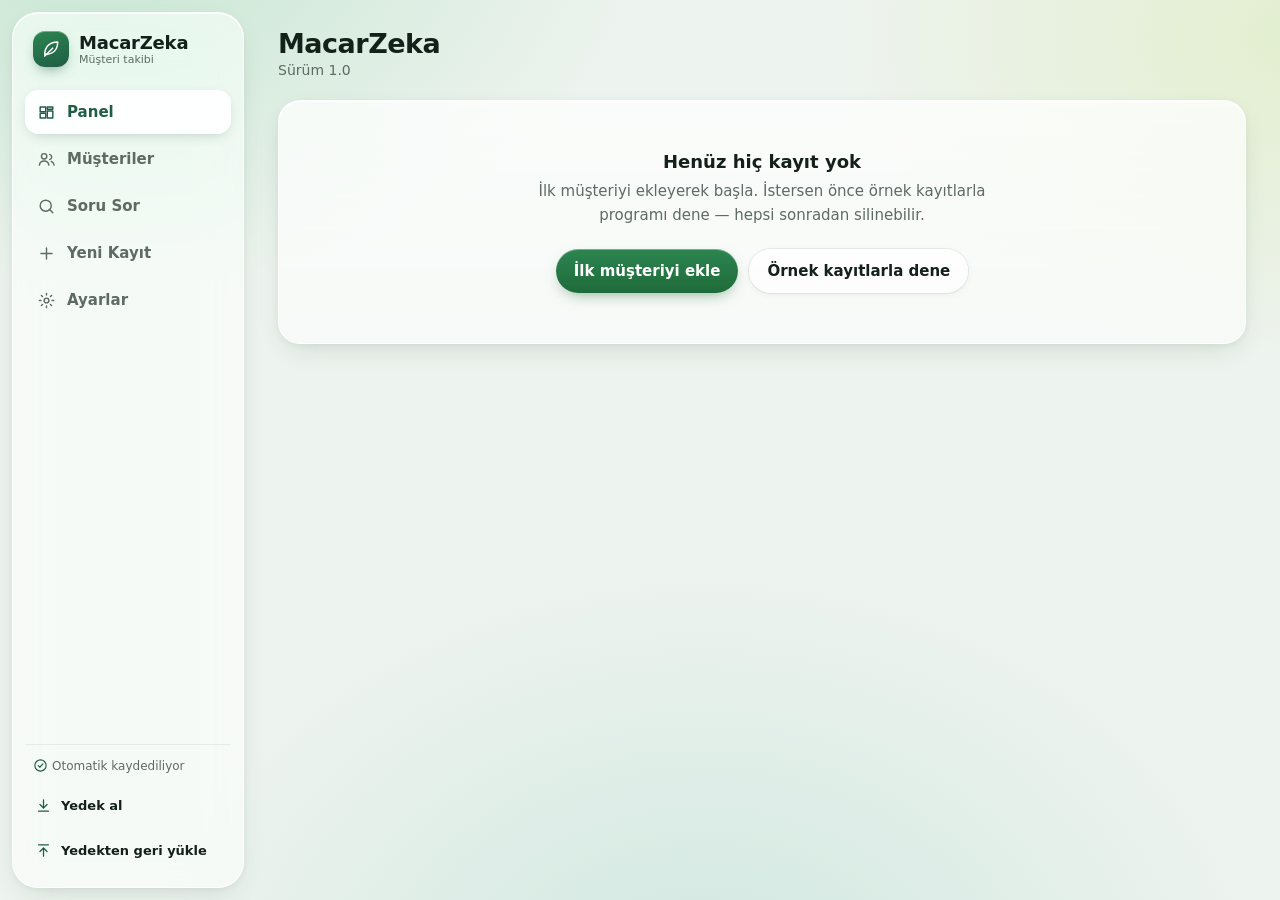
==== commit 3b953824: "Macar Zeka ve Macar Talimat: Liquid Glass arayüz, emojiler yerine SVG ikonlar - Cam yüzeyli yan menü" ====
--- a/index.html
+++ b/index.html
@@ -164,9 +164,531 @@
     .nav{font-size:10px}
   }
   @media print{ .side{display:none} body{overflow:visible} .main{overflow:visible} }
+  /* ============================================================
+     Liquid Glass katmanı — renk/yerleşim üstteki temeli ezer.
+     Yazdırma ve işlevler etkilenmez.
+     ============================================================ */
+  :root{
+    --bg:#edf3ee; --card:rgba(255,255,255,.62); --line:rgba(20,60,38,.09); --line2:rgba(20,60,38,.07);
+    --field:rgba(20,60,38,.12); --ink:#14201a; --muted:#5d6b63;
+    --cam:rgba(255,255,255,.58); --cam-kenar:rgba(255,255,255,.78);
+    --cam-golge:0 1px 0 rgba(255,255,255,.9) inset,0 10px 30px -10px rgba(18,60,36,.16),0 2px 6px rgba(18,60,36,.05);
+    --bulanik:blur(22px) saturate(170%);
+  }
+  body{
+    background:
+      radial-gradient(900px 600px at 8% -8%,#c6e6d2 0%,transparent 60%),
+      radial-gradient(800px 560px at 102% 4%,#e3efcf 0%,transparent 58%),
+      radial-gradient(900px 700px at 55% 112%,#cfe7e0 0%,transparent 62%),
+      #edf3ee;
+    font-family:"Segoe UI Variable Text","Segoe UI",system-ui,-apple-system,sans-serif;
+    -webkit-font-smoothing:antialiased;
+  }
+  .ik{width:18px;height:18px;flex:none;vertical-align:-3px}
+
+  /* yan menü: yüzen cam panel */
+  .app{padding:12px;gap:12px;height:100vh}
+  .side{
+    background:var(--cam);color:var(--ink);border:1px solid var(--cam-kenar);border-radius:26px;
+    box-shadow:var(--cam-golge);-webkit-backdrop-filter:var(--bulanik);backdrop-filter:var(--bulanik);
+    padding:18px 12px;flex-basis:232px;
+  }
+  .brand{padding:0 8px 20px}
+  .brand .mark{background:linear-gradient(160deg,#2c8550,#1f5d45);box-shadow:0 1px 0 rgba(255,255,255,.35) inset,0 6px 14px -6px rgba(31,93,69,.7);border-radius:12px}
+  .brand b{color:var(--ink)}
+  .brand span{color:var(--muted)}
+  .nav{color:var(--muted);border-radius:14px;font-weight:600;transition:background .2s,color .2s,box-shadow .2s}
+  .nav:hover{background:rgba(255,255,255,.55);color:var(--ink)}
+  .nav.on{background:rgba(255,255,255,.95);color:var(--green);box-shadow:0 1px 0 #fff inset,0 4px 14px -5px rgba(18,60,36,.28)}
+  .side-foot{border-top:1px solid rgba(20,60,38,.08)}
+  .kayit-durum{color:var(--muted)}
+  .kayit-durum .ik{width:15px;height:15px;color:var(--green);margin-right:4px;vertical-align:-3px}
+  .kayit-durum b .ik{color:var(--red)}
+  .mini{display:flex;align-items:center;gap:9px;background:transparent;color:var(--ink);border-radius:12px;font-weight:600}
+  .mini .ik{width:17px;height:17px;color:var(--green)}
+  .mini:hover{background:rgba(255,255,255,.65);color:var(--ink)}
+
+  .main{padding:16px 22px 40px}
+  h1{font-weight:700;letter-spacing:-.5px}
+
+  /* butonlar: hap */
+  .btn{border-radius:999px;background:linear-gradient(180deg,#2c8550,#1f6b3a);box-shadow:0 1px 0 rgba(255,255,255,.35) inset,0 6px 16px -7px rgba(31,107,58,.65);transition:transform .12s,background .2s}
+  .btn:hover{background:linear-gradient(180deg,#27784a,#185c31)}
+  .btn:active{transform:scale(.97)}
+  .btn2{background:rgba(255,255,255,.72);color:var(--ink);border:none;box-shadow:0 1px 0 #fff inset,0 0 0 1px rgba(20,60,38,.08),0 2px 6px rgba(18,60,36,.06)}
+  .btn2:hover{background:rgba(255,255,255,.96)}
+  .btn3{display:inline-flex;align-items:center;gap:6px;background:none;box-shadow:none}
+  .btn3:hover{background:none;text-decoration:underline}
+  .btn-dan{background:rgba(138,63,18,.09);border:none;color:var(--red);box-shadow:none}
+  .btn-dan:hover{background:rgba(138,63,18,.15)}
+
+  /* kartlar ve kutular: cam (bulanıklık yalnız menüde; çok kartta eski bilgisayarı yormasın) */
+  .card,.box,.seskutu,.liste-sat{
+    background:linear-gradient(180deg,rgba(255,255,255,.74),rgba(255,255,255,.56));
+    border:1px solid var(--cam-kenar);box-shadow:var(--cam-golge)
+  }
+  .card{border-radius:20px}
+  .box,.seskutu{border-radius:22px}
+  .liste-sat{border-radius:16px;box-shadow:0 1px 0 #fff inset,0 2px 8px -3px rgba(18,60,36,.1)}
+  .card .k{font-weight:600}
+  .card .v{font-weight:700}
+  .box-h{border-bottom:none;padding:16px 20px 6px;font-size:15.5px}
+  .box-p{padding:16px 20px 20px}
+  .box[style*="--dark"]{background:linear-gradient(160deg,#2a7451,#1a4b37)!important;border:1px solid rgba(255,255,255,.18)!important;box-shadow:0 1px 0 rgba(255,255,255,.2) inset,0 14px 30px -12px rgba(26,75,55,.6)!important}
+  .box[style*="--dark"] .mini{background:rgba(255,255,255,.14);color:#fff}
+  .box[style*="--dark"] .mini .ik{color:#bfe8d0}
+  .box[style*="--dark"] .mini:hover{background:rgba(255,255,255,.22)}
+  .box[style*="--dark"] [style*="--dark-mut"]{color:#cfe5d8!important}
+  [style*="background:var(--dark);display:flex"]{background:linear-gradient(160deg,#2c8550,#1f5d45)!important}
+  .card[style*="#FAF8F2"],.notkart,.duyulan{background:rgba(255,255,255,.55)!important;border:1px solid rgba(255,255,255,.8)}
+
+  /* tablo */
+  th{background:transparent;font-size:12.5px;border-bottom:1px solid var(--line2)}
+  td{border-top:1px solid var(--line2)}
+  tbody tr{transition:background .15s}
+  tbody tr:hover{background:rgba(255,255,255,.6)}
+
+  /* form alanları */
+  input,select,textarea{background:rgba(255,255,255,.72);border:1px solid rgba(255,255,255,.95);border-radius:14px;box-shadow:0 1px 2px rgba(18,60,36,.06) inset;transition:box-shadow .15s,background .15s}
+  input:focus,select:focus,textarea:focus{outline:none;background:#fff;box-shadow:0 0 0 3px rgba(31,93,69,.22),0 1px 2px rgba(18,60,36,.06) inset}
+  .yaz input{border:1px solid rgba(255,255,255,.95);border-radius:999px;padding-left:20px;background:rgba(255,255,255,.85)}
+  .yaz button{border-radius:999px;background:linear-gradient(180deg,#2c8550,#1f6b3a);box-shadow:0 1px 0 rgba(255,255,255,.35) inset,0 6px 16px -7px rgba(31,107,58,.65)}
+  .mikbtn{border-radius:999px;border:none;background:rgba(255,255,255,.75);box-shadow:0 1px 0 #fff inset,0 0 0 1.5px rgba(31,93,69,.45)}
+  .mikbtn:hover{background:#fff}
+  .mikbtn.kayitta{box-shadow:none}
+
+  /* seçim düğmeleri */
+  .pill,.rad,.chip{border:none;border-radius:999px;background:rgba(255,255,255,.66);box-shadow:0 1px 0 #fff inset,0 0 0 1px rgba(20,60,38,.09)}
+  .pill:hover,.chip:hover,.rad:hover{background:rgba(255,255,255,.95)}
+  .pill.on,.rad.on{background:rgba(231,239,232,.95);border:none;box-shadow:0 0 0 1.5px var(--green),0 4px 12px -6px rgba(31,93,69,.5)}
+  .kaynak{background:rgba(255,255,255,.6);border-radius:999px}
+  .tag{border-radius:999px}
+
+  /* bilgi kutuları */
+  .ozet{background:linear-gradient(180deg,rgba(231,243,235,.88),rgba(220,238,227,.7));border:1px solid rgba(255,255,255,.85);border-radius:20px;box-shadow:var(--cam-golge)}
+  .uyari{background:rgba(253,240,233,.82);border:1px solid rgba(235,214,198,.9);border-radius:16px}
+  .ava{border-radius:14px;background:rgba(31,93,69,.1)}
+
+  /* bildirim */
+  .toast{background:rgba(24,36,29,.8);-webkit-backdrop-filter:var(--bulanik);backdrop-filter:var(--bulanik);border:1px solid rgba(255,255,255,.14);border-radius:22px;padding:12px 22px;font-weight:600}
+
+  /* bulanıklık yoksa / saydamlık kapalıysa okunur kalsın */
+  @supports not ((backdrop-filter:blur(1px)) or (-webkit-backdrop-filter:blur(1px))){ .side{background:rgba(255,255,255,.9)} }
+  @media (prefers-reduced-transparency:reduce){ .side,.toast{-webkit-backdrop-filter:none;backdrop-filter:none} .side{background:rgba(255,255,255,.95)} }
+
+  /* telefon: alttaki menü yüzen cam hap */
+  @media (max-width:760px){
+    .app{padding:0;gap:0;height:auto}
+    .side{left:10px;right:10px;bottom:calc(10px + env(safe-area-inset-bottom));padding:6px;border-radius:26px;border:1px solid var(--cam-kenar);flex-basis:auto}
+    .nav{border-radius:18px}
+    .nav.on{background:rgba(255,255,255,.95)}
+    .main{padding:calc(16px + env(safe-area-inset-top)) 14px calc(100px + env(safe-area-inset-bottom))}
+    .toast{bottom:calc(96px + env(safe-area-inset-bottom))}
+  }
+  @media print{ body{background:#fff} .app{padding:0} .card,.box{box-shadow:none;background:#fff} }
 </style>
+<!-- ABONELIK-BASLA · lisans/olustur.js üretir, elle düzenleme -->
+<script>window.LISANS_AYAR={"uyg":"MZ","ad":"Macar Zeka","gizli":"04b50e562d43e72a4e638916a2b8388a2c9274657270dd4fbe9b30f873f9ce89","otomatik":false};</script>
+<script>
+/* ============================================================
+   Abonelik kodu çekirdeği (panel ve uygulamalar ortak kullanır)
+   - İnternet gerektirmez, hiçbir sunucuya bağlı değildir.
+   - Saf JavaScript SHA-256 / HMAC: http üzerinden açılan sayfalarda da çalışır.
+   Kod biçimi:  007-K7M2-9XQ4   (müşteri no + 8 harflik imza)
+   ============================================================ */
+(function (kok) {
+  "use strict";
+
+  /* ---------- SHA-256 ---------- */
+  var K = [
+    0x428a2f98,0x71374491,0xb5c0fbcf,0xe9b5dba5,0x3956c25b,0x59f111f1,0x923f82a4,0xab1c5ed5,
+    0xd807aa98,0x12835b01,0x243185be,0x550c7dc3,0x72be5d74,0x80deb1fe,0x9bdc06a7,0xc19bf174,
+    0xe49b69c1,0xefbe4786,0x0fc19dc6,0x240ca1cc,0x2de92c6f,0x4a7484aa,0x5cb0a9dc,0x76f988da,
+    0x983e5152,0xa831c66d,0xb00327c8,0xbf597fc7,0xc6e00bf3,0xd5a79147,0x06ca6351,0x14292967,
+    0x27b70a85,0x2e1b2138,0x4d2c6dfc,0x53380d13,0x650a7354,0x766a0abb,0x81c2c92e,0x92722c85,
+    0xa2bfe8a1,0xa81a664b,0xc24b8b70,0xc76c51a3,0xd192e819,0xd6990624,0xf40e3585,0x106aa070,
+    0x19a4c116,0x1e376c08,0x2748774c,0x34b0bcb5,0x391c0cb3,0x4ed8aa4a,0x5b9cca4f,0x682e6ff3,
+    0x748f82ee,0x78a5636f,0x84c87814,0x8cc70208,0x90befffa,0xa4506ceb,0xbef9a3f7,0xc67178f2
+  ];
+  function sha256(b) { // b: bayt dizisi -> bayt dizisi
+    var h = [0x6a09e667,0xbb67ae85,0x3c6ef372,0xa54ff53a,0x510e527f,0x9b05688c,0x1f83d9ab,0x5be0cd19];
+    var l = b.length, m = b.slice(); m.push(0x80);
+    while (m.length % 64 !== 56) m.push(0);
+    var bit = l * 8;
+    for (var i = 7; i >= 0; i--) { m.push(i >= 4 ? 0 : (bit >>> (i * 8)) & 255); }
+    var w = new Array(64);
+    for (var o = 0; o < m.length; o += 64) {
+      for (var t = 0; t < 16; t++) w[t] = (m[o+t*4]<<24)|(m[o+t*4+1]<<16)|(m[o+t*4+2]<<8)|m[o+t*4+3];
+      for (t = 16; t < 64; t++) {
+        var x = w[t-15], y = w[t-2];
+        var s0 = ((x>>>7)|(x<<25))^((x>>>18)|(x<<14))^(x>>>3);
+        var s1 = ((y>>>17)|(y<<15))^((y>>>19)|(y<<13))^(y>>>10);
+        w[t] = (w[t-16] + s0 + w[t-7] + s1) | 0;
+      }
+      var a=h[0],bb=h[1],c=h[2],d=h[3],e=h[4],f=h[5],g=h[6],hh=h[7];
+      for (t = 0; t < 64; t++) {
+        var S1 = ((e>>>6)|(e<<26))^((e>>>11)|(e<<21))^((e>>>25)|(e<<7));
+        var ch = (e&f)^(~e&g);
+        var t1 = (hh + S1 + ch + K[t] + w[t]) | 0;
+        var S0 = ((a>>>2)|(a<<30))^((a>>>13)|(a<<19))^((a>>>22)|(a<<10));
+        var mj = (a&bb)^(a&c)^(bb&c);
+        var t2 = (S0 + mj) | 0;
+        hh=g; g=f; f=e; e=(d+t1)|0; d=c; c=bb; bb=a; a=(t1+t2)|0;
+      }
+      h[0]=(h[0]+a)|0; h[1]=(h[1]+bb)|0; h[2]=(h[2]+c)|0; h[3]=(h[3]+d)|0;
+      h[4]=(h[4]+e)|0; h[5]=(h[5]+f)|0; h[6]=(h[6]+g)|0; h[7]=(h[7]+hh)|0;
+    }
+    var out = [];
+    for (i = 0; i < 8; i++) out.push((h[i]>>>24)&255,(h[i]>>>16)&255,(h[i]>>>8)&255,h[i]&255);
+    return out;
+  }
+  function utf8(s) {
+    var o = [], u = unescape(encodeURIComponent(String(s)));
+    for (var i = 0; i < u.length; i++) o.push(u.charCodeAt(i));
+    return o;
+  }
+  function hexBayt(hx) { var o = []; for (var i = 0; i < hx.length; i += 2) o.push(parseInt(hx.substr(i, 2), 16)); return o; }
+  function hmac(anahtar, mesaj) {
+    var k = anahtar.slice();
+    if (k.length > 64) k = sha256(k);
+    while (k.length < 64) k.push(0);
+    var ip = [], op = [];
+    for (var i = 0; i < 64; i++) { ip.push(k[i] ^ 0x36); op.push(k[i] ^ 0x5c); }
+    return sha256(op.concat(sha256(ip.concat(mesaj))));
+  }
+
+  /* ---------- kod ---------- */
+  var ABC = "23456789ABCDEFGHJKLMNPQRSTUVWXYZ"; // 0/O ve 1/I karışmasın diye yok
+  function imza(gizli, uyg, no, donem) {
+    var h = hmac(hexBayt(gizli), utf8(uyg + "|" + no + "|" + donem));
+    // ilk 40 bit -> 8 karakter
+    var bitler = 0, say = 0, s = "", i = 0;
+    while (s.length < 8) {
+      bitler = (bitler << 8) | h[i++]; say += 8;
+      while (say >= 5 && s.length < 8) { say -= 5; s += ABC[(bitler >>> say) & 31]; }
+      bitler &= (1 << say) - 1;
+    }
+    return s;
+  }
+  function noYaz(no) { no = String(parseInt(no, 10)); while (no.length < 3) no = "0" + no; return no; }
+  function kodUret(gizli, uyg, no, donem) {
+    no = noYaz(no);
+    var s = imza(gizli, uyg, no, donem);
+    return no + "-" + s.slice(0, 4) + "-" + s.slice(4);
+  }
+  function kodTemizle(k) {
+    k = String(k || "").toLocaleUpperCase("en").replace(/[^0-9A-Z]/g, "");
+    if (!/^[0-9]{3}[0-9A-Z]{8}$/.test(k)) return null;
+    return { no: k.slice(0, 3), imza: k.slice(3) };
+  }
+
+  /* ---------- ay hesapları ---------- */
+  function ayAnahtar(y, m) { // m: 0-11 (taşma olabilir)
+    var d = new Date(y, m, 1);
+    return d.getFullYear() + "-" + String(d.getMonth() + 1).padStart(2, "0");
+  }
+  function aylar(baslangic, adet) { // "2026-12", 3 -> ["2026-12","2027-01","2027-02"]
+    var p = baslangic.split("-"), y = +p[0], m = +p[1] - 1, o = [];
+    for (var i = 0; i < adet; i++) o.push(ayAnahtar(y, m + i));
+    return o;
+  }
+  function donemAbonelik(baslangic, adet) { return "A:" + baslangic + ":" + adet; }
+
+  // Uygulama tarafı: kodu çöz. simdi: Date
+  function kodCoz(gizli, uyg, girilen, simdi) {
+    var k = kodTemizle(girilen);
+    if (!k) return { ok: false, hata: "Kod biçimi hatalı. Örnek: 007-K7M2-9XQ4" };
+    function dene(d) { return imza(gizli, uyg, k.no, d) === k.imza; }
+    if (dene("SURESIZ")) return { ok: true, no: k.no, tur: "suresiz" };
+    if (dene("KAPAT"))   return { ok: true, no: k.no, tur: "kapat" };
+    if (dene("AC"))      return { ok: true, no: k.no, tur: "ac" };
+    var y = simdi.getFullYear(), m = simdi.getMonth();
+    for (var ofs = -12; ofs <= 13; ofs++) {
+      var bas = ayAnahtar(y, m + ofs);
+      for (var n = 1; n <= 12; n++) {
+        if (dene(donemAbonelik(bas, n))) return { ok: true, no: k.no, tur: "abonelik", aylar: aylar(bas, n) };
+      }
+    }
+    return { ok: false, hata: "Kod geçersiz. Kodu doğru yazdığınızdan emin olun." };
+  }
+
+  kok.LisansCekirdek = {
+    kodUret: kodUret, kodCoz: kodCoz, kodTemizle: kodTemizle, noYaz: noYaz,
+    aylar: aylar, ayAnahtar: ayAnahtar, donemAbonelik: donemAbonelik,
+    _sha256: sha256, _utf8: utf8, _hmac: hmac, _hex: hexBayt
+  };
+})(typeof window !== "undefined" ? window : globalThis);
+</script>
+<script>
+/* ============================================================
+   Abonelik denetimi — uygulama tarafı
+   Kurallar (Hüseyin Abi ile kararlaştırıldı):
+   - Ödeme günü her ayın 1'i.
+   - 1-5 gün gecikme: üstte küçük, kapatılabilir şerit.
+   - 6+ gün gecikme: günde bir kez, "Tamam" ile kapanan uyarı penceresi.
+   - Uygulama kendi kendine ASLA kilitlenmez. Tam kapatma yalnızca
+     Hüseyin Abi'nin panelden ürettiği kapatma kodu girilince olur.
+   - Hata olursa uygulamayı asla bozmaz (her şey try/catch içinde).
+   ============================================================ */
+(function () {
+  "use strict";
+  var C = window.LisansCekirdek;
+  if (!C) return;
+
+  var AY_ADLARI = ["Ocak","Şubat","Mart","Nisan","Mayıs","Haziran","Temmuz","Ağustos","Eylül","Ekim","Kasım","Aralık"];
+  var ayar = null, gizli = "", durumVeri = null, depo = null, seritKapandi = false, kuruldu = false;
+
+  function ayAdi(a) { var p = a.split("-"); return AY_ADLARI[+p[1] - 1] + " " + p[0]; }
+  function tarihStr(d) { return d.getFullYear() + "-" + String(d.getMonth() + 1).padStart(2, "0") + "-" + String(d.getDate()).padStart(2, "0"); }
+  function esc(s) { return String(s == null ? "" : s).replace(/[&<>"']/g, function (c) { return { "&": "&amp;", "<": "&lt;", ">": "&gt;", '"': "&quot;", "'": "&#39;" }[c]; }); }
+  function coz(s) { // hafif gizleme
+    var m = "macar-abonelik", o = "";
+    for (var i = 0; i < s.length; i += 2) o += ("0" + (parseInt(s.substr(i, 2), 16) ^ m.charCodeAt((i / 2) % m.length)).toString(16)).slice(-2);
+    return o;
+  }
+
+  /* ---------- kayıt ---------- */
+  function yerelDepo(anahtar) {
+    return {
+      oku: function () { try { return JSON.parse(localStorage.getItem(anahtar) || "null"); } catch (e) { return null; } },
+      yaz: function (v) { try { localStorage.setItem(anahtar, JSON.stringify(v)); } catch (e) {} }
+    };
+  }
+  function oku() {
+    var v = null;
+    try { v = depo.oku(); v = v ? JSON.parse(JSON.stringify(v)) : null; } catch (e) { v = null; } // kopya: depodaki nesneyi yerinde değiştirme
+    if (!v || typeof v !== "object") v = {};
+    if (!Array.isArray(v.odenen)) v.odenen = [];
+    return v;
+  }
+  function yaz(v) { try { depo.yaz(v); } catch (e) {} }
+
+  /* ---------- hesap ---------- */
+  function simdi(v) {
+    var d = new Date(), bugun = tarihStr(d);
+    // Saati geri alarak kaçmayı engelle: görülen en ileri tarihten geri gitme
+    if (v.enGec && v.enGec > bugun) { var p = v.enGec.split("-"); d = new Date(+p[0], +p[1] - 1, +p[2], 12); }
+    return d;
+  }
+  function hesapla() {
+    var v = oku(), degisti = false, d = simdi(v), bugun = tarihStr(d);
+    if (!v.kurulum) { v.kurulum = bugun.slice(0, 7); degisti = true; }
+    if (!v.enGec || v.enGec < bugun) { v.enGec = bugun; degisti = true; }
+    if (degisti) yaz(v);
+
+    var s = { veri: v, bugun: bugun, tur: "ok", gecikme: 0, odenmemis: [] };
+    if (v.kapali) { s.tur = "kapali"; return s; }
+    if (v.suresiz) { s.tur = "suresiz"; return s; }
+
+    var p = v.kurulum.split("-"), buAy = bugun.slice(0, 7);
+    var ay = C.ayAnahtar(+p[0], +p[1]); // kurulumdan sonraki ay ilk ödeme ayı
+    var guvenlik = 0;
+    while (ay <= buAy && guvenlik++ < 240) {
+      if (v.odenen.indexOf(ay) < 0) s.odenmemis.push(ay);
+      var q = ay.split("-"); ay = C.ayAnahtar(+q[0], +q[1]);
+    }
+    if (!s.odenmemis.length) return s;
+    var ilk = s.odenmemis[0].split("-");
+    var basla = new Date(+ilk[0], +ilk[1] - 1, 1);
+    var bugunGece = new Date(d.getFullYear(), d.getMonth(), d.getDate());
+    s.gecikme = Math.round((bugunGece - basla) / 86400000);
+    if (s.gecikme >= 6) s.tur = "pencere";
+    else if (s.gecikme >= 1) s.tur = "serit";
+    return s;
+  }
+  function odenenSon(v) {
+    var l = v.odenen.slice().sort();
+    return l.length ? l[l.length - 1] : null;
+  }
+
+  /* ---------- kod girişi ---------- */
+  function kodGir(metin) {
+    var r = C.kodCoz(gizli, ayar.uyg, metin, simdi(oku()));
+    if (!r.ok) return r;
+    var v = oku();
+    v.no = r.no;
+    if (r.tur === "abonelik") {
+      r.aylar.forEach(function (a) { if (v.odenen.indexOf(a) < 0) v.odenen.push(a); });
+      v.odenen.sort();
+      if (v.kapali) { r.mesaj = "Ödeme kaydedildi. Uygulama kapalı olduğu için açma kodu da gerekiyor."; }
+      else r.mesaj = r.aylar.length === 1 ? ayAdi(r.aylar[0]) + " ödemesi onaylandı. Teşekkürler!" : ayAdi(r.aylar[0]) + " – " + ayAdi(r.aylar[r.aylar.length - 1]) + " ödemesi onaylandı. Teşekkürler!";
+    } else if (r.tur === "suresiz") { v.suresiz = true; r.mesaj = "Süresiz kullanım açıldı. Teşekkürler!"; }
+    else if (r.tur === "kapat") { v.kapali = true; r.mesaj = "Uygulama kapatıldı."; }
+    else if (r.tur === "ac") { v.kapali = false; r.mesaj = "Uygulama yeniden açıldı."; }
+    yaz(v);
+    seritKapandi = false;
+    setTimeout(guncelle, 0);
+    return r;
+  }
+
+  /* ---------- görünüm ---------- */
+  var CSS = "" +
+    ".lsn-kok,.lsn-kok *{box-sizing:border-box;font-family:-apple-system,BlinkMacSystemFont,'Segoe UI',Roboto,'Helvetica Neue',Arial,sans-serif;letter-spacing:normal;text-transform:none}" +
+    ".lsn-serit{position:fixed;left:50%;transform:translateX(-50%);top:calc(env(safe-area-inset-top,0px) + 10px);z-index:2147483600;display:flex;align-items:center;gap:10px;max-width:calc(100vw - 20px);background:#fff8e6;color:#6b4b00;border:1px solid #f1d38a;border-radius:999px;padding:7px 8px 7px 14px;font-size:13.5px;line-height:1.3;box-shadow:0 6px 24px rgba(0,0,0,.12);animation:lsnIn .35s ease}" +
+    ".lsn-serit b{font-weight:650}" +
+    ".lsn-serit .lsn-yazi{white-space:nowrap;overflow:hidden;text-overflow:ellipsis;min-width:0}.lsn-serit button{flex:none}" +
+    ".lsn-serit button{border:0;cursor:pointer;font-size:13px;border-radius:999px;padding:6px 12px;font-weight:600}" +
+    ".lsn-serit .lsn-git{background:#6b4b00;color:#fff}" +
+    ".lsn-serit .lsn-x{background:transparent;color:#8a6a1f;padding:6px 8px;font-size:16px;line-height:1}" +
+    ".lsn-ort{position:fixed;inset:0;z-index:2147483640;background:rgba(15,23,42,.55);backdrop-filter:blur(3px);-webkit-backdrop-filter:blur(3px);display:flex;align-items:center;justify-content:center;padding:18px;animation:lsnF .2s ease}" +
+    ".lsn-ort.lsn-kilit{background:linear-gradient(160deg,#0f172a,#1e293b);backdrop-filter:none}" +
+    ".lsn-kart{width:100%;max-width:400px;background:#fff;color:#0f172a;border-radius:20px;padding:24px 22px 20px;box-shadow:0 24px 60px rgba(0,0,0,.3);animation:lsnUp .3s ease}" +
+    ".lsn-ikon{width:52px;height:52px;border-radius:16px;display:flex;align-items:center;justify-content:center;font-size:26px;margin-bottom:14px;background:#fef3c7}" +
+    ".lsn-ikon{color:#a16207}.lsn-ikon svg{width:26px;height:26px}.lsn-ikon.lsn-yesil{background:#dcfce7;color:#15803d}.lsn-ikon.lsn-kirmizi{background:#fee2e2;color:#b91c1c}.lsn-ikon.lsn-mavi{background:#e0e7ff;color:#4338ca}" +
+    ".lsn-kart h3{margin:0 0 6px;font-size:19px;font-weight:700;color:#0f172a}" +
+    ".lsn-kart p{margin:0 0 14px;font-size:14.5px;line-height:1.5;color:#475569}" +
+    ".lsn-durum{display:flex;justify-content:space-between;gap:10px;background:#f8fafc;border:1px solid #e2e8f0;border-radius:12px;padding:10px 12px;font-size:13.5px;color:#334155;margin-bottom:14px}" +
+    ".lsn-durum span:last-child{font-weight:650;color:#0f172a;text-align:right}" +
+    ".lsn-giris{width:100%;font-size:18px;letter-spacing:2px;text-align:center;text-transform:uppercase;padding:12px;border:1.5px solid #cbd5e1;border-radius:12px;outline:none;background:#fff;color:#0f172a;font-family:ui-monospace,SFMono-Regular,Menlo,Consolas,monospace!important}" +
+    ".lsn-giris:focus{border-color:#2563eb;box-shadow:0 0 0 4px rgba(37,99,235,.15)}" +
+    ".lsn-ileti{min-height:20px;font-size:13px;margin:8px 2px 4px;color:#64748b}" +
+    ".lsn-ileti.lsn-hata{color:#dc2626}.lsn-ileti.lsn-tamam{color:#16a34a}" +
+    ".lsn-dugmeler{display:flex;gap:10px;margin-top:10px}" +
+    ".lsn-dugmeler button{flex:1;border:0;border-radius:12px;padding:12px;font-size:15px;font-weight:650;cursor:pointer}" +
+    ".lsn-ana{background:#2563eb;color:#fff}.lsn-ana:active{background:#1d4ed8}" +
+    ".lsn-ikinci{background:#f1f5f9;color:#334155}" +
+    ".lsn-alt{margin-top:14px;font-size:12px;color:#94a3b8;text-align:center}" +
+    "@keyframes lsnIn{from{opacity:0;transform:translate(-50%,-8px)}to{opacity:1;transform:translate(-50%,0)}}" +
+    "@keyframes lsnF{from{opacity:0}to{opacity:1}}" +
+    "@keyframes lsnUp{from{opacity:0;transform:translateY(12px)}to{opacity:1;transform:none}}" +
+    "@media print{.lsn-kok{display:none!important}}";
+
+  function cssEkle() {
+    if (document.getElementById("lsn-css")) return;
+    var st = document.createElement("style"); st.id = "lsn-css"; st.textContent = CSS;
+    (document.head || document.documentElement).appendChild(st);
+  }
+  function kaldir(id) { var e = document.getElementById(id); if (e) e.remove(); }
+  function ekle(html) {
+    var d = document.createElement("div"); d.innerHTML = html.trim();
+    var e = d.firstChild; document.body.appendChild(e); return e;
+  }
+
+  function seritGoster(s) {
+    if (document.getElementById("lsn-serit") || seritKapandi) return;
+    var e = ekle('<div id="lsn-serit" class="lsn-kok lsn-serit" role="status">' +
+      '<span class="lsn-yazi">⏳ <b>' + esc(AY_ADLARI[+s.odenmemis[0].split("-")[1] - 1]) + '</b> ödemesi bekleniyor</span>' +
+      '<button class="lsn-git">Kodu gir</button><button class="lsn-x" aria-label="Kapat">×</button></div>');
+    e.querySelector(".lsn-git").onclick = function () { pencereAc("kod"); };
+    e.querySelector(".lsn-x").onclick = function () { seritKapandi = true; kaldir("lsn-serit"); };
+  }
+
+  function kodAlani(odak) {
+    return '<input class="lsn-giris" id="lsn-kod" placeholder="000-XXXX-XXXX" autocomplete="off" autocapitalize="characters" spellcheck="false" maxlength="16">' +
+      '<div class="lsn-ileti" id="lsn-ileti"></div>';
+  }
+  function kodBagla(kart, kapat, kilitli) {
+    var g = kart.querySelector("#lsn-kod"), il = kart.querySelector("#lsn-ileti"), bt = kart.querySelector(".lsn-ana");
+    function gonder() {
+      var r = kodGir(g.value);
+      if (!r.ok) { il.className = "lsn-ileti lsn-hata"; il.textContent = r.hata; g.focus(); return; }
+      if (kilitli && r.tur !== "ac") { il.className = "lsn-ileti lsn-hata"; il.textContent = r.tur === "abonelik" ? r.mesaj : "Bu kod uygulamayı açmaz. Açma kodu gerekiyor."; return; }
+      il.className = "lsn-ileti lsn-tamam"; il.textContent = r.mesaj;
+      g.disabled = true; bt.disabled = true;
+      setTimeout(kapat, 1400);
+    }
+    bt.onclick = gonder;
+    g.addEventListener("keydown", function (e) { if (e.key === "Enter") gonder(); });
+    g.addEventListener("input", function () { il.className = "lsn-ileti"; il.textContent = ""; });
+    setTimeout(function () { try { g.focus({ preventScroll: true }); } catch (e) {} }, 250);
+  }
+
+  function pencereAc(neden) {
+    if (document.getElementById("lsn-pencere")) return;
+    var s = hesapla();
+    if (s.tur === "kapali") { kilitGoster(); return; }
+    var v = s.veri, son = odenenSon(v);
+    var ikon = "<svg viewBox='0 0 24 24' fill='none' stroke='currentColor' stroke-width='1.9' stroke-linecap='round' stroke-linejoin='round' aria-hidden='true'><circle cx='7.5' cy='15.5' r='4.5'/><path d='m10.7 12.3 9.3-9.3'/><path d='m16.5 6.5 3 3'/><path d='m14 9 2 2'/></svg>", ikonSinif = "lsn-mavi", baslik = "Abonelik", metin = "", durumSatir = "";
+
+    if (s.tur === "suresiz") {
+      ikon = "<svg viewBox='0 0 24 24' fill='none' stroke='currentColor' stroke-width='1.9' stroke-linecap='round' stroke-linejoin='round' aria-hidden='true'><circle cx='12' cy='12' r='9'/><path d='m8.3 12.2 2.6 2.6 4.9-5.4'/></svg>"; ikonSinif = "lsn-yesil"; baslik = "Abonelik aktif";
+      metin = "Bu uygulama süresiz kullanıma açık.";
+    } else if (s.odenmemis.length && s.gecikme >= 1) {
+      ikon = "<svg viewBox='0 0 24 24' fill='none' stroke='currentColor' stroke-width='1.9' stroke-linecap='round' stroke-linejoin='round' aria-hidden='true'><circle cx='12' cy='12' r='9'/><path d='M12 7.5V12l3 2'/></svg>"; ikonSinif = ""; baslik = "Abonelik ödemesi bekleniyor";
+      metin = (s.odenmemis.length > 1 ? s.odenmemis.length + " aylık ödeme bekleniyor (" + esc(ayAdi(s.odenmemis[0])) + "'dan beri). " : esc(ayAdi(s.odenmemis[0])) + " ödemesi " + s.gecikme + " gündür bekleniyor. ") +
+        "Ödemeyi yaptıysanız size verilen kodu aşağıya girin.";
+    } else {
+      ikon = "<svg viewBox='0 0 24 24' fill='none' stroke='currentColor' stroke-width='1.9' stroke-linecap='round' stroke-linejoin='round' aria-hidden='true'><circle cx='12' cy='12' r='9'/><path d='m8.3 12.2 2.6 2.6 4.9-5.4'/></svg>"; ikonSinif = "lsn-yesil"; baslik = "Abonelik aktif";
+      metin = "Yeni bir ödeme kodu aldıysanız aşağıya girebilirsiniz.";
+    }
+    durumSatir = '<div class="lsn-durum"><span>Ödenen son ay</span><span>' + (v.suresiz ? "Süresiz" : son ? esc(ayAdi(son)) : "—") + '</span></div>';
+    if (v.no) durumSatir += '<div class="lsn-durum"><span>Müşteri no</span><span>' + esc(v.no) + '</span></div>';
+
+    var e = ekle('<div id="lsn-pencere" class="lsn-kok lsn-ort" role="dialog" aria-modal="true"><div class="lsn-kart">' +
+      '<div class="lsn-ikon ' + ikonSinif + '">' + ikon + '</div><h3>' + baslik + '</h3><p>' + metin + '</p>' + durumSatir +
+      (s.tur === "suresiz" ? "" : kodAlani()) +
+      '<div class="lsn-dugmeler">' + (s.tur === "suresiz" ? "" : '<button class="lsn-ana">Kodu onayla</button>') +
+      '<button class="lsn-ikinci">' + (neden === "otomatik" ? "Tamam" : "Kapat") + '</button></div>' +
+      '<div class="lsn-alt">' + esc(ayar.ad) + ' · Abonelik</div></div></div>');
+    function kapat() { kaldir("lsn-pencere"); guncelle(); }
+    e.querySelector(".lsn-ikinci").onclick = kapat;
+    e.addEventListener("click", function (ev) { if (ev.target === e) kapat(); });
+    if (s.tur !== "suresiz") kodBagla(e, kapat, false);
+  }
+
+  function kilitGoster() {
+    kaldir("lsn-serit"); kaldir("lsn-pencere");
+    if (document.getElementById("lsn-kilit")) return;
+    var e = ekle('<div id="lsn-kilit" class="lsn-kok lsn-ort lsn-kilit" role="dialog" aria-modal="true"><div class="lsn-kart">' +
+      '<div class="lsn-ikon lsn-kirmizi"><svg viewBox="0 0 24 24" fill="none" stroke="currentColor" stroke-width="1.9" stroke-linecap="round" stroke-linejoin="round" aria-hidden="true"><rect x="4" y="11" width="16" height="10" rx="2.5"/><path d="M8 11V7.5a4 4 0 0 1 8 0V11"/></svg></div><h3>Uygulama kapatıldı</h3>' +
+      '<p>' + esc(ayar.ad) + ' şu anda kullanıma kapalı. Yeniden açmak için uygulama sahibiyle görüşüp size verilen açma kodunu girin.</p>' +
+      kodAlani() + '<div class="lsn-dugmeler"><button class="lsn-ana">Uygulamayı aç</button></div>' +
+      '<div class="lsn-alt">Kayıtlarınız silinmedi, açıldığında olduğu gibi duruyor.</div></div></div>');
+    kodBagla(e, function () { kaldir("lsn-kilit"); guncelle(); }, true);
+  }
+
+  function guncelle() {
+    try {
+      if (!document.body) return;
+      cssEkle();
+      var s = hesapla();
+      if (s.tur === "kapali") { kilitGoster(); return; }
+      kaldir("lsn-kilit");
+      if (s.tur === "serit") { seritGoster(s); return; }
+      kaldir("lsn-serit");
+      if (s.tur === "pencere") {
+        var v = s.veri;
+        if (v.sonPencere !== s.bugun && !document.getElementById("lsn-pencere")) {
+          v.sonPencere = s.bugun; yaz(v);
+          setTimeout(function () { pencereAc("otomatik"); }, 1200);
+        }
+      }
+    } catch (e) { try { console.warn("abonelik:", e); } catch (x) {} }
+  }
+
+  /* ---------- dışa açık ---------- */
+  window.Lisans = {
+    kur: function (a) {
+      try {
+        a = a || {};
+        var temel = window.LISANS_AYAR || {};
+        ayar = { uyg: a.uyg || temel.uyg, ad: a.ad || temel.ad || "Uygulama" };
+        gizli = coz(a.gizli || temel.gizli || "");
+        depo = a.depo || yerelDepo("abonelik_" + ayar.uyg);
+        if (!kuruldu) {
+          kuruldu = true;
+          setInterval(guncelle, 30 * 60 * 1000);
+          document.addEventListener("visibilitychange", function () { if (!document.hidden) guncelle(); });
+        }
+        guncelle();
+      } catch (e) { try { console.warn("abonelik:", e); } catch (x) {} }
+    },
+    ac: function () { try { cssEkle(); pencereAc("elle"); } catch (e) {} },
+    durum: function () { try { return hesapla(); } catch (e) { return null; } },
+    _kodGir: kodGir
+  };
+
+  var A = window.LISANS_AYAR;
+  if (A && A.otomatik !== false) {
+    if (document.readyState === "loading") document.addEventListener("DOMContentLoaded", function () { window.Lisans.kur(); });
+    else window.Lisans.kur();
+  }
+})();
+</script>
+<!-- ABONELIK-BITIR -->
 </head>
 <body>
+<svg xmlns="http://www.w3.org/2000/svg" style="position:absolute;width:0;height:0;overflow:hidden" aria-hidden="true"><symbol id="i-kalem" viewBox="0 0 24 24" fill="none" stroke="currentColor" stroke-width="1.8" stroke-linecap="round" stroke-linejoin="round"><path d="M12 20h9"/><path d="M16.5 3.5a2.12 2.12 0 0 1 3 3L7 19l-4 1 1-4Z"/></symbol><symbol id="i-sise" viewBox="0 0 24 24" fill="none" stroke="currentColor" stroke-width="1.8" stroke-linecap="round" stroke-linejoin="round"><path d="M9 3h6"/><path d="M10 3v6.5L4.6 18.4A1.8 1.8 0 0 0 6.2 21h11.6a1.8 1.8 0 0 0 1.6-2.6L14 9.5V3"/><path d="M7.5 15h9"/></symbol><symbol id="i-klasor" viewBox="0 0 24 24" fill="none" stroke="currentColor" stroke-width="1.8" stroke-linecap="round" stroke-linejoin="round"><path d="M3 7.5A2.5 2.5 0 0 1 5.5 5H9l2 2.2h7.5A2.5 2.5 0 0 1 21 9.7v7.8a2.5 2.5 0 0 1-2.5 2.5h-13A2.5 2.5 0 0 1 3 17.5Z"/></symbol><symbol id="i-ayar" viewBox="0 0 24 24" fill="none" stroke="currentColor" stroke-width="1.8" stroke-linecap="round" stroke-linejoin="round"><circle cx="12" cy="12" r="3"/><path d="M19.4 15a1.7 1.7 0 0 0 .34 1.87l.06.06a2 2 0 1 1-2.83 2.83l-.06-.06a1.7 1.7 0 0 0-1.87-.34 1.7 1.7 0 0 0-1.03 1.56V21a2 2 0 1 1-4 0v-.09A1.7 1.7 0 0 0 8.9 19.4a1.7 1.7 0 0 0-1.87.34l-.06.06a2 2 0 1 1-2.83-2.83l.06-.06A1.7 1.7 0 0 0 4.6 15a1.7 1.7 0 0 0-1.56-1.03H3a2 2 0 1 1 0-4h.09A1.7 1.7 0 0 0 4.6 8.9a1.7 1.7 0 0 0-.34-1.87l-.06-.06a2 2 0 1 1 2.83-2.83l.06.06A1.7 1.7 0 0 0 8.96 4.6H9a1.7 1.7 0 0 0 1.03-1.56V3a2 2 0 1 1 4 0v.09A1.7 1.7 0 0 0 15.06 4.6a1.7 1.7 0 0 0 1.87-.34l.06-.06a2 2 0 1 1 2.83 2.83l-.06.06A1.7 1.7 0 0 0 19.4 9v.04a1.7 1.7 0 0 0 1.56 1.03H21a2 2 0 1 1 0 4h-.09A1.7 1.7 0 0 0 19.4 15Z"/></symbol><symbol id="i-belge" viewBox="0 0 24 24" fill="none" stroke="currentColor" stroke-width="1.8" stroke-linecap="round" stroke-linejoin="round"><path d="M14 3H7a2 2 0 0 0-2 2v14a2 2 0 0 0 2 2h10a2 2 0 0 0 2-2V8Z"/><path d="M14 3v5h5"/><path d="M9 13h6M9 17h4"/></symbol><symbol id="i-yazici" viewBox="0 0 24 24" fill="none" stroke="currentColor" stroke-width="1.8" stroke-linecap="round" stroke-linejoin="round"><path d="M6 9V3.5h12V9"/><rect x="3" y="9" width="18" height="8" rx="2.2"/><path d="M7 14h10v6.5H7z"/></symbol><symbol id="i-kaydet" viewBox="0 0 24 24" fill="none" stroke="currentColor" stroke-width="1.8" stroke-linecap="round" stroke-linejoin="round"><path d="M5 3h11l5 5v11a2 2 0 0 1-2 2H5a2 2 0 0 1-2-2V5a2 2 0 0 1 2-2Z"/><path d="M7.5 3v5h7V3"/><path d="M7 21v-7h10v7"/></symbol><symbol id="i-indir" viewBox="0 0 24 24" fill="none" stroke="currentColor" stroke-width="1.8" stroke-linecap="round" stroke-linejoin="round"><path d="M12 4v11"/><path d="m7 10.5 5 5 5-5"/><path d="M5 20h14"/></symbol><symbol id="i-yukle" viewBox="0 0 24 24" fill="none" stroke="currentColor" stroke-width="1.8" stroke-linecap="round" stroke-linejoin="round"><path d="M12 20V9"/><path d="m7 13.5 5-5 5 5"/><path d="M5 4h14"/></symbol><symbol id="i-anahtar" viewBox="0 0 24 24" fill="none" stroke="currentColor" stroke-width="1.8" stroke-linecap="round" stroke-linejoin="round"><circle cx="7.5" cy="15.5" r="4.5"/><path d="m10.7 12.3 9.3-9.3"/><path d="m16.5 6.5 3 3"/><path d="m14 9 2 2"/></symbol><symbol id="i-kilit" viewBox="0 0 24 24" fill="none" stroke="currentColor" stroke-width="1.8" stroke-linecap="round" stroke-linejoin="round"><rect x="4" y="11" width="16" height="10" rx="2.5"/><path d="M8 11V7.5a4 4 0 0 1 8 0V11"/></symbol><symbol id="i-onay" viewBox="0 0 24 24" fill="none" stroke="currentColor" stroke-width="1.8" stroke-linecap="round" stroke-linejoin="round"><circle cx="12" cy="12" r="9"/><path d="m8.3 12.2 2.6 2.6 4.9-5.4"/></symbol><symbol id="i-tik" viewBox="0 0 24 24" fill="none" stroke="currentColor" stroke-width="1.8" stroke-linecap="round" stroke-linejoin="round"><path d="m5 12.5 4.5 4.5L19 7.5"/></symbol><symbol id="i-carpi" viewBox="0 0 24 24" fill="none" stroke="currentColor" stroke-width="1.8" stroke-linecap="round" stroke-linejoin="round"><path d="M6.5 6.5l11 11M17.5 6.5l-11 11"/></symbol><symbol id="i-uyari" viewBox="0 0 24 24" fill="none" stroke="currentColor" stroke-width="1.8" stroke-linecap="round" stroke-linejoin="round"><path d="M10.3 3.9 2.2 18a2 2 0 0 0 1.7 3h16.2a2 2 0 0 0 1.7-3L13.7 3.9a2 2 0 0 0-3.4 0Z"/><path d="M12 9.5v4"/><path d="M12 17.2h.01"/></symbol><symbol id="i-saat" viewBox="0 0 24 24" fill="none" stroke="currentColor" stroke-width="1.8" stroke-linecap="round" stroke-linejoin="round"><circle cx="12" cy="12" r="9"/><path d="M12 7.5V12l3 2"/></symbol><symbol id="i-ara" viewBox="0 0 24 24" fill="none" stroke="currentColor" stroke-width="1.8" stroke-linecap="round" stroke-linejoin="round"><circle cx="11" cy="11" r="7"/><path d="m20 20-4.2-4.2"/></symbol><symbol id="i-arti" viewBox="0 0 24 24" fill="none" stroke="currentColor" stroke-width="1.8" stroke-linecap="round" stroke-linejoin="round"><path d="M12 5v14M5 12h14"/></symbol><symbol id="i-geri" viewBox="0 0 24 24" fill="none" stroke="currentColor" stroke-width="1.8" stroke-linecap="round" stroke-linejoin="round"><path d="M19 12H5"/><path d="m11 18-6-6 6-6"/></symbol><symbol id="i-dis" viewBox="0 0 24 24" fill="none" stroke="currentColor" stroke-width="1.8" stroke-linecap="round" stroke-linejoin="round"><path d="M14 4h6v6"/><path d="M20 4 11 13"/><path d="M19 14v5a1 1 0 0 1-1 1H5a1 1 0 0 1-1-1V6a1 1 0 0 1 1-1h5"/></symbol><symbol id="i-tekrar" viewBox="0 0 24 24" fill="none" stroke="currentColor" stroke-width="1.8" stroke-linecap="round" stroke-linejoin="round"><path d="M3 12a9 9 0 0 1 15.5-6.2L21 8"/><path d="M21 3v5h-5"/><path d="M21 12a9 9 0 0 1-15.5 6.2L3 16"/><path d="M3 21v-5h5"/></symbol><symbol id="i-cop" viewBox="0 0 24 24" fill="none" stroke="currentColor" stroke-width="1.8" stroke-linecap="round" stroke-linejoin="round"><path d="M4 7h16"/><path d="M10 11v6M14 11v6"/><path d="M6 7l1 12a2 2 0 0 0 2 2h6a2 2 0 0 0 2-2l1-12"/><path d="M9 7V4h6v3"/></symbol><symbol id="i-resim" viewBox="0 0 24 24" fill="none" stroke="currentColor" stroke-width="1.8" stroke-linecap="round" stroke-linejoin="round"><rect x="3" y="4" width="18" height="16" rx="2.5"/><circle cx="9" cy="10" r="2"/><path d="m21 16-5-5-9 9"/></symbol><symbol id="i-bilgi" viewBox="0 0 24 24" fill="none" stroke="currentColor" stroke-width="1.8" stroke-linecap="round" stroke-linejoin="round"><circle cx="12" cy="12" r="9"/><path d="M12 11v5.5"/><path d="M12 7.6h.01"/></symbol><symbol id="i-kullanici" viewBox="0 0 24 24" fill="none" stroke="currentColor" stroke-width="1.8" stroke-linecap="round" stroke-linejoin="round"><circle cx="12" cy="8" r="4"/><path d="M4.5 20.5c.8-3.8 3.8-6 7.5-6s6.7 2.2 7.5 6"/></symbol></svg>
 <script>
 /* Sunucu köprüsü: program kendi mini sunucusuyla çalıştığında kayıt
    işlemleri buradan gider. Dosyadan açıldığında devre dışı kalır. */
@@ -424,9 +946,9 @@
     <button class="nav" data-git="ayarlar"><svg width="19" height="19" viewBox="0 0 24 24" fill="none" stroke="currentColor" stroke-width="1.8" stroke-linecap="round" stroke-linejoin="round" aria-hidden="true"><circle cx="12" cy="12" r="3"/><path d="M12 3v2m0 14v2M3 12h2m14 0h2M5.6 5.6 7 7m10 10 1.4 1.4m0-12.8L17 7M7 17l-1.4 1.4"/></svg> Ayarlar</button>
     <div class="side-foot">
       <div class="kayit-durum" id="durum">Açılıyor…</div>
-      <button class="mini" id="klasorAc">📁 Veri klasörünü aç</button>
-      <button class="mini" id="yedekAl">⬇ Yedek al</button>
-      <button class="mini" id="yedekYukle">⬆ Yedekten geri yükle</button>
+      <button class="mini" id="klasorAc"><svg class="ik" aria-hidden="true"><use href="#i-klasor"/></svg>Veri klasörünü aç</button>
+      <button class="mini" id="yedekAl"><svg class="ik" aria-hidden="true"><use href="#i-indir"/></svg>Yedek al</button>
+      <button class="mini" id="yedekYukle"><svg class="ik" aria-hidden="true"><use href="#i-yukle"/></svg>Yedekten geri yükle</button>
       <input type="file" id="dosyaSec" accept=".json,application/json" class="sr">
     </div>
   </nav>
@@ -546,11 +1068,11 @@
   var d=document.getElementById("durum");
   if(!d) return;
   if(MASAUSTU){
-    if(kayitHata) d.innerHTML='<b style="color:#F3B48A">⚠️ KAYDEDİLEMEDİ</b><br>'+esc(kayitHata)+'<br>Yedek al ve bana haber ver.';
-    else if(sonKayit) d.innerHTML='✅ Kaydedildi <b style="color:#fff">'+esc(sonKayit)+'</b><br><span style="font-size:11px">'+esc(bilgi.dosya||"")+'</span>';
+    if(kayitHata) d.innerHTML='<b style="color:var(--red)"><svg class="ik" aria-hidden="true"><use href="#i-uyari"/></svg>KAYDEDİLEMEDİ</b><br>'+esc(kayitHata)+'<br>Yedek al ve bana haber ver.';
+    else if(sonKayit) d.innerHTML='<svg class="ik" aria-hidden="true"><use href="#i-onay"/></svg>Kaydedildi <b style="color:var(--ink)">'+esc(sonKayit)+'</b><br><span style="font-size:11px">'+esc(bilgi.dosya||"")+'</span>';
     else d.innerHTML='Veriler şuraya kaydediliyor:<br><span style="font-size:11px;color:#fff">'+esc(bilgi.dosya||"veriler.json")+'</span>';
   } else {
-    d.innerHTML='✅ Otomatik kaydediliyor';
+    d.innerHTML='<svg class="ik" aria-hidden="true"><use href="#i-onay"/></svg>Otomatik kaydediliyor';
   }
 }
 function hafizayaYaz(){ try{ localStorage.setItem(ANAHTAR, JSON.stringify(veri)); }catch(e){} }
@@ -596,7 +1118,7 @@
       if(!r || r.iptal) return;
       if(!r.ok){ toast("Okunamadı: "+(r.hata||"")); return; }
       if(!confirm("Şu anki bütün kayıtlar silinip yedektekiler yüklenecek.\n\nYedekteki müşteri sayısı: "+r.veri.musteriler.length+"\nŞu anki müşteri sayısı: "+veri.musteriler.length+"\n\nDevam edilsin mi?")) return;
-      veri=r.veri; kaydet(); ciz(); toast("Yedek yüklendi");
+      var lis=veri.lisans; veri=r.veri; if(lis) veri.lisans=lis; kaydet(); ciz(); toast("Yedek yüklendi");
     });
   } else {
     document.getElementById("dosyaSec").click();
@@ -609,7 +1131,7 @@
       var v=JSON.parse(r.result);
       if(!v || !v.musteriler) throw new Error("Tanınmayan dosya");
       if(!confirm("Şu anki bütün kayıtlar silinip yedektekiler yüklenecek.\n\nDevam edilsin mi?")) return;
-      veri=v; kaydet(); ciz(); toast("Yedek yüklendi: "+v.musteriler.length+" müşteri");
+      var lis=veri.lisans; veri=v; if(lis) veri.lisans=lis; kaydet(); ciz(); toast("Yedek yüklendi: "+v.musteriler.length+" müşteri");
     }catch(e){ toast("Dosya okunamadı: "+e.message); }
   };
   r.readAsText(dosya);
@@ -669,8 +1191,8 @@
   var t=tcTemizle(v);
   if(!t) return "";
   if(t.length<11) return '<span style="color:var(--muted)">'+t.length+'/11 hane</span>';
-  return tcGecerli(t) ? '<span style="color:var(--green);font-weight:600">✓ Geçerli TC</span>'
-                      : '<span style="color:var(--red);font-weight:600">✗ Hatalı TC — rakamları kontrol et</span>';
+  return tcGecerli(t) ? '<span style="color:var(--green);font-weight:600"><svg class="ik" aria-hidden="true"><use href="#i-tik"/></svg>Geçerli TC</span>'
+                      : '<span style="color:var(--red);font-weight:600"><svg class="ik" aria-hidden="true"><use href="#i-carpi"/></svg>Hatalı TC — rakamları kontrol et</span>';
 }
 
 /* Not: TC Kimlik No Gemini'ye giden deftere bilerek KONMAZ. */
@@ -1304,7 +1826,7 @@
   var bl=borclular().slice(0,5);
 
   return '<div class="head"><div><h1>Panel</h1><div class="sub">'+trTarih(bugun())+' · '+veri.musteriler.length+' müşteri</div></div>'+
-    '<button class="btn" data-git="yeni">+ Yeni Kayıt</button></div>'+
+    '<button class="btn" data-git="yeni"><svg class="ik" aria-hidden="true"><use href="#i-arti"/></svg>Yeni Kayıt</button></div>'+
     guncellemeSeridiHTML()+
     '<div class="cards">'+
       '<div class="card"><div class="k">Toplam müşteri</div><div class="v">'+veri.musteriler.length+'</div></div>'+
@@ -1336,7 +1858,7 @@
         '<div class="box" style="background:var(--dark);border:none;color:#fff"><div class="box-p">'+
           '<div style="font-size:16px;font-weight:700;margin-bottom:5px">Hafızaya sor</div>'+
           '<div style="font-size:13px;color:var(--dark-mut);margin-bottom:13px;line-height:1.5">Yazdığın her şeyi hatırlıyor. Normal cümleyle sor yeter.</div>'+
-          '<button class="mini" style="width:100%" data-sor="Bu ay kimler ödeme yapmadı?">🔍 “Bu ay kimler ödeme yapmadı?”</button>'+
+          '<button class="mini" style="width:100%" data-sor="Bu ay kimler ödeme yapmadı?"><svg class="ik" aria-hidden="true"><use href="#i-ara"/></svg>“Bu ay kimler ödeme yapmadı?”</button>'+
         '</div></div>'+
       '</div>'+
     '</div>';
@@ -1374,7 +1896,7 @@
   var acik=veri.musteriler.filter(function(m){return borc(m.id)>0;}).length;
 
   return '<div class="head"><div><h1>Müşteriler</h1><div class="sub">'+veri.musteriler.length+' kişi · '+acik+' kişide açık hesap var</div></div>'+
-    '<button class="btn" data-git="yeni">+ Yeni Kayıt</button></div>'+
+    '<button class="btn" data-git="yeni"><svg class="ik" aria-hidden="true"><use href="#i-arti"/></svg>Yeni Kayıt</button></div>'+
     '<div style="display:flex;flex-wrap:wrap;gap:10px;align-items:center;margin-bottom:16px">'+
       '<label for="ara" class="sr">Listede ara</label>'+
       '<input id="ara" type="search" placeholder="İsim, köy, telefon, TC veya hesap sahibi…" value="'+esc(gorunum.arama)+'" style="flex:1 1 260px;min-width:0">'+
@@ -1432,7 +1954,7 @@
   if(!m) return '<div class="bos"><h3>Kayıt bulunamadı</h3><button class="btn" data-git="musteriler">Listeye dön</button></div>';
   var sl=satislari(m.id), ol=odemeleri(m.id), bg=bagliOlanlar(m.id), b=borc(m.id);
 
-  return '<button class="btn3" data-git="musteriler">‹ Müşteriler</button>'+
+  return '<button class="btn3" data-git="musteriler"><svg class="ik" aria-hidden="true"><use href="#i-geri"/></svg>Müşteriler</button>'+
     '<div class="box" style="padding:18px;display:flex;flex-wrap:wrap;gap:15px;align-items:center;justify-content:space-between;margin:10px 0 18px">'+
       '<div style="display:flex;align-items:center;gap:14px;min-width:0">'+
         '<div class="ava" style="width:54px;height:54px;border-radius:16px;font-size:18px">'+esc(bashar(m.ad))+'</div>'+
@@ -1596,7 +2118,7 @@
     '<div class="cols"><div class="col-main">'+kisiBlok+satisBlok+odemeBlok+'</div>'+
     '<div class="col-side">'+bagBlok+notBlok+
       '<div style="display:flex;gap:11px"><button class="btn btn2" data-git="panel">Vazgeç</button>'+
-      '<button class="btn" style="flex:1 1 auto" id="kaydetBtn">✓ Kaydet</button></div>'+
+      '<button class="btn" style="flex:1 1 auto" id="kaydetBtn"><svg class="ik" aria-hidden="true"><use href="#i-tik"/></svg>Kaydet</button></div>'+
     '</div></div>';
 }
 
@@ -1787,8 +2309,12 @@
           '<div style="font-size:13px;word-break:break-all;margin-bottom:16px">'+esc(bilgi.dosya||"—")+'</div>'+
           '<button class="btn btn2" style="width:100%;margin-bottom:9px" id="ayarKlasor">Veri klasörünü aç</button>'
         : '<div style="font-size:13px;color:var(--muted);line-height:1.55;margin-bottom:16px">Kayıtlar bu tarayıcıda duruyor. Ayda bir yedek alıp flaşa ya da telefona at.</div>')+
-      '<button class="btn btn2" style="width:100%;margin-bottom:9px" id="ayarYedek">Yedek al</button>'+
-      '<button class="btn btn2" style="width:100%" id="ayarYedekYukle">Yedekten geri yükle</button>'+
+      '<button class="btn btn2" style="width:100%;margin-bottom:9px" id="ayarYedek"><svg class="ik" aria-hidden="true"><use href="#i-indir"/></svg>Yedek al</button>'+
+      '<button class="btn btn2" style="width:100%" id="ayarYedekYukle"><svg class="ik" aria-hidden="true"><use href="#i-yukle"/></svg>Yedekten geri yükle</button>'+
+    '</div></div>'+
+    '<div class="box"><div class="box-h"><span style="display:inline-flex;align-items:center;gap:8px"><svg class="ik" aria-hidden="true"><use href="#i-anahtar"/></svg>Abonelik</span></div><div class="box-p">'+
+      '<div style="font-size:13px;color:var(--muted);line-height:1.55;margin-bottom:12px">Ödeme kodunu buraya girersin.</div>'+
+      '<button class="btn btn2" style="width:100%" id="ayarAbonelik"><svg class="ik" aria-hidden="true"><use href="#i-anahtar"/></svg>Abonelik / kod gir</button>'+
     '</div></div>'+
   '</div></div>';
 }
@@ -1837,6 +2363,7 @@
   else if(ev.target.id==="ayarSilBtn") anahtarSil();
   else if(ev.target.id==="ayarKlasor"){ if(MASAUSTU) window.macar.klasorAc(); }
   else if(ev.target.id==="ayarYedek") yedekAl();
+  else if(ev.target.id==="ayarAbonelik"){ if(window.Lisans) window.Lisans.ac(); }
   else if(ev.target.id==="ayarYedekYukle") yedekYukleBaslat();
   else if(ev.target.id==="sesDurdur") kayitDurdur();
   else if(ev.target.id==="sesIptal") kayitIptal();
@@ -2159,6 +2686,23 @@
 }
 
 
+/* ---------- abonelik ---------- */
+// Abonelik bilgisi müşteri verisinin içinde tutulur: masaüstünde veriler.json'a,
+// tarayıcıda tarayıcı hafızasına yazılır (program her açılışta farklı adres kullandığı için).
+var abonelikOkumaUyarisi=false;
+function abonelikKur(){
+  try{
+    if(!window.Lisans) return;
+    window.Lisans.kur({ depo:{
+      oku:function(){ return veri.lisans||null; },
+      yaz:function(v){ var a=JSON.stringify(veri.lisans||null), b=JSON.stringify(v); if(a===b) return; veri.lisans=v;
+        // veriler.json okunamadıysa (bozuk dosya uyarısı) kendiliğinden üstüne yazma.
+        if(MASAUSTU && abonelikOkumaUyarisi) return;
+        kaydet(); }
+    }});
+  }catch(e){}
+}
+
 /* ---------- başlat ---------- */
 function basla(){
   if(MASAUSTU){
@@ -2168,7 +2712,7 @@
       if(r){ bilgi.dosya=r.dosya||""; bilgi.klasor=r.klasor||""; uyari=r.uyari||""; }
       return ayarlariGetir();
     }).then(function(){
-      durumYaz(); ciz();
+      durumYaz(); ciz(); abonelikOkumaUyarisi=!!uyari; abonelikKur();
       // mikrofon listesini sessizce getir (izin istemeden; etiketler izinden sonra dolar)
       if(sesDestekli()) mikrofonlariGetir(false).then(function(){ if(gorunum.ad==="ayarlar") ciz(); }).catch(function(){});
       // yeni sürüm var mı? (sessiz; yoksa hiçbir şey göstermez)
@@ -2193,7 +2737,7 @@
     // Tarayıcıda klasör diye bir şey yok; o düğmeyi hiç gösterme.
     var kd=document.getElementById("klasorAc");
     if(kd) kd.style.display="none";
-    hafizadanOku(); durumYaz(); ciz();
+    hafizadanOku(); durumYaz(); ciz(); abonelikKur();
     // Gemini/mikrofon ayarlarını da oku (tarayıcıda saklanıyor), sonra ekranı tazele.
     ayarlariGetir().then(function(){
       ciz();
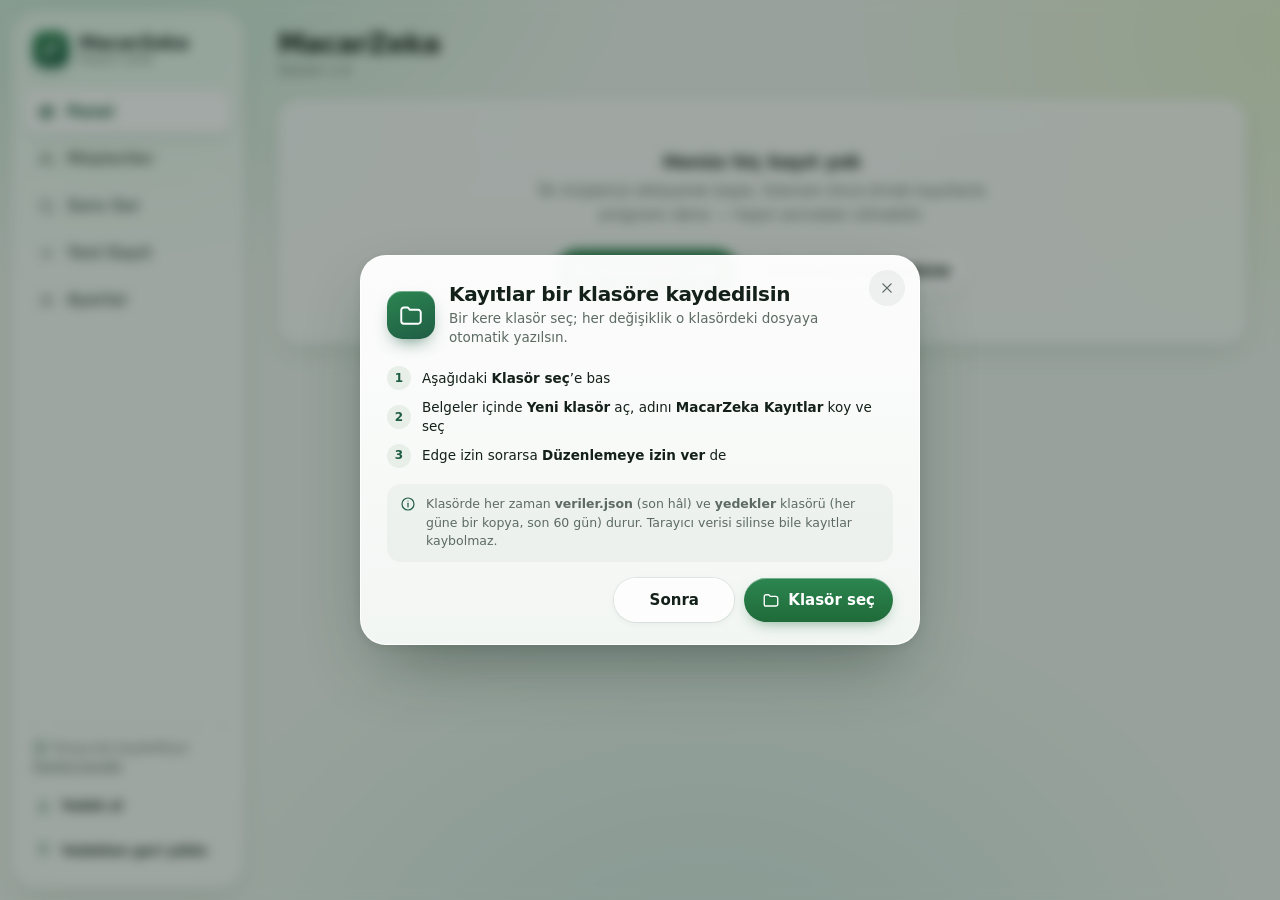
==== commit 95b4eb3a: "MacarZeka web: kayıtları bilgisayarda seçilen klasöre yaz - İlk açılışta bir kere klasör seçilir (ör" ====
--- a/index.html
+++ b/index.html
@@ -3,7 +3,7 @@
 <head>
 <meta charset="utf-8">
 <meta name="viewport" content="width=device-width, initial-scale=1, viewport-fit=cover">
-<meta http-equiv="Content-Security-Policy" content="default-src 'self'; style-src 'self' 'unsafe-inline'; script-src 'self' 'unsafe-inline'; img-src 'self' data:; connect-src 'self' https://generativelanguage.googleapis.com">
+<meta http-equiv="Content-Security-Policy" content="default-src 'self'; style-src 'self' 'unsafe-inline'; script-src 'self' 'unsafe-inline'; img-src 'self' data:; connect-src 'self' https://generativelanguage.googleapis.com https://0.peerjs.com wss://0.peerjs.com">
 <title>MacarZeka — Müşteri Takibi</title>
 
 <!-- Telefonda "Ana Ekrana Ekle" dendiğinde uygulama gibi açılsın -->
@@ -286,6 +286,99 @@
     .toast{bottom:calc(96px + env(safe-area-inset-bottom))}
   }
   @media print{ body{background:#fff} .app{padding:0} .card,.box{box-shadow:none;background:#fff} }
+  /* ============================================================
+     Bilgisayar eşleştirme / eşitleme
+     ============================================================ */
+  .esl-cip{display:flex;align-items:center;gap:9px;width:100%;border:none;background:rgba(255,255,255,.55);border-radius:12px;padding:9px 11px;font-size:12.5px;font-weight:600;color:var(--ink);text-align:left;min-height:40px;box-shadow:0 1px 0 #fff inset,0 0 0 1px rgba(20,60,38,.07)}
+  .esl-cip:hover{background:rgba(255,255,255,.9)}
+  .esl-cip small{display:block;font-weight:500;color:var(--muted);font-size:11.5px;margin-top:1px}
+  .esl-cip[hidden]{display:none}
+  .esl-nokta{width:9px;height:9px;border-radius:50%;flex:none;background:#9aa69f;box-shadow:0 0 0 3px rgba(154,166,159,.18)}
+  .esl-nokta.yesil{background:#23a05a;box-shadow:0 0 0 3px rgba(35,160,90,.18)}
+  .esl-nokta.sari{background:#d49a1c;box-shadow:0 0 0 3px rgba(212,154,28,.2);animation:eslNabiz 1.4s ease-in-out infinite}
+  .esl-nokta.kirmizi{background:#b4441a;box-shadow:0 0 0 3px rgba(180,68,26,.18)}
+  @keyframes eslNabiz{0%,100%{opacity:1}50%{opacity:.35}}
+
+  .esl-perde{position:fixed;inset:0;z-index:120;background:rgba(14,30,22,.38);-webkit-backdrop-filter:blur(6px);backdrop-filter:blur(6px);display:flex;align-items:center;justify-content:center;padding:18px;animation:eslBelir .18s ease-out}
+  .esl-pencere{position:relative;width:min(560px,100%);max-height:calc(100vh - 36px);overflow-y:auto;background:linear-gradient(180deg,rgba(255,255,255,.97),rgba(246,250,247,.96));border:1px solid rgba(255,255,255,.9);border-radius:26px;box-shadow:0 30px 70px -20px rgba(10,40,25,.45),0 2px 8px rgba(10,40,25,.08);padding:26px 26px 22px;animation:eslYuksel .22s cubic-bezier(.2,.9,.3,1.2)}
+  @keyframes eslBelir{from{opacity:0}to{opacity:1}}
+  @keyframes eslYuksel{from{opacity:0;transform:translateY(14px) scale(.98)}to{opacity:1;transform:none}}
+  .esl-kapat{position:absolute;top:14px;right:14px;width:36px;height:36px;border-radius:50%;border:none;background:rgba(20,60,38,.06);color:var(--muted);display:flex;align-items:center;justify-content:center}
+  .esl-kapat:hover{background:rgba(20,60,38,.12);color:var(--ink)}
+  .esl-ust{display:flex;align-items:center;gap:14px;margin-bottom:18px;padding-right:36px}
+  .esl-logo{width:48px;height:48px;border-radius:15px;flex:none;display:flex;align-items:center;justify-content:center;color:#fff;background:linear-gradient(160deg,#2c8550,#1f5d45);box-shadow:0 1px 0 rgba(255,255,255,.35) inset,0 8px 18px -8px rgba(31,93,69,.8)}
+  .esl-logo svg{width:26px;height:26px}
+  .esl-ust h2{margin:0;font-size:20px;letter-spacing:-.3px}
+  .esl-ust p{margin:3px 0 0;font-size:13.5px;color:var(--muted);line-height:1.45}
+  .esl-secim{display:grid;grid-template-columns:1fr 1fr;gap:12px;margin:6px 0 16px}
+  .esl-kart{border:none;text-align:left;border-radius:20px;padding:18px 16px;background:#fff;box-shadow:0 1px 0 #fff inset,0 0 0 1px rgba(20,60,38,.09),0 6px 16px -10px rgba(18,60,36,.3);transition:transform .12s,box-shadow .15s}
+  .esl-kart:hover{transform:translateY(-2px);box-shadow:0 0 0 1.5px var(--green),0 10px 22px -12px rgba(18,60,36,.45)}
+  .esl-kart b{display:block;font-size:15.5px;margin:10px 0 4px}
+  .esl-kart span{display:block;font-size:12.5px;color:var(--muted);line-height:1.45}
+  .esl-kart i{display:flex;width:38px;height:38px;border-radius:12px;align-items:center;justify-content:center;background:var(--green-soft);color:var(--green)}
+  .esl-kart i svg{width:21px;height:21px}
+  .esl-not{display:flex;gap:10px;align-items:flex-start;font-size:12.5px;color:var(--muted);line-height:1.5;background:rgba(20,60,38,.04);border-radius:14px;padding:11px 13px}
+  .esl-not svg{width:16px;height:16px;flex:none;margin-top:1px;color:var(--green)}
+  .esl-kod{display:flex;justify-content:center;gap:8px;margin:8px 0 6px}
+  .esl-kod span{width:52px;height:66px;border-radius:15px;background:#fff;display:flex;align-items:center;justify-content:center;font-size:34px;font-weight:700;font-variant-numeric:tabular-nums;color:var(--green);box-shadow:0 1px 0 #fff inset,0 0 0 1px rgba(20,60,38,.1),0 6px 14px -8px rgba(18,60,36,.35)}
+  .esl-kod .ara{width:10px;background:none;box-shadow:none}
+  .esl-sure{text-align:center;font-size:12.5px;color:var(--muted);margin-bottom:16px;font-variant-numeric:tabular-nums}
+  .esl-adim{list-style:none;margin:0 0 16px;padding:0;display:flex;flex-direction:column;gap:8px}
+  .esl-adim li{display:flex;gap:11px;align-items:center;font-size:13.5px;line-height:1.4}
+  .esl-adim li b{width:24px;height:24px;border-radius:50%;flex:none;display:flex;align-items:center;justify-content:center;font-size:12px;background:var(--green-soft);color:var(--green)}
+  .esl-bekle{display:flex;align-items:center;gap:11px;justify-content:center;font-size:14px;font-weight:600;color:var(--green);padding:12px;border-radius:14px;background:rgba(31,93,69,.06);margin-bottom:14px}
+  .esl-donen{width:18px;height:18px;border-radius:50%;border:2.5px solid rgba(31,93,69,.2);border-top-color:var(--green);animation:eslDon .8s linear infinite;flex:none}
+  @keyframes eslDon{to{transform:rotate(360deg)}}
+  .esl-giris{display:flex;justify-content:center;gap:8px;margin:6px 0 18px}
+  .esl-giris input{width:52px;height:64px;min-height:0;padding:0;text-align:center;font-size:30px;font-weight:700;color:var(--green);border-radius:15px;font-variant-numeric:tabular-nums}
+  .esl-giris .ara{width:6px}
+  .esl-alt{display:flex;gap:10px;justify-content:flex-end;flex-wrap:wrap;margin-top:16px}
+  .esl-alt .btn{min-width:120px}
+  .esl-hata{background:rgba(253,240,233,.9);border:1px solid rgba(235,214,198,.9);border-radius:14px;padding:12px 14px;font-size:13.5px;line-height:1.5;margin-bottom:12px;color:var(--ink)}
+  .esl-tamam{display:flex;flex-direction:column;align-items:center;text-align:center;padding:10px 0 4px}
+  .esl-tamam .tik{width:68px;height:68px;border-radius:50%;display:flex;align-items:center;justify-content:center;background:linear-gradient(160deg,#2fa060,#1f6b3a);color:#fff;box-shadow:0 12px 26px -10px rgba(31,107,58,.7);animation:eslYuksel .3s cubic-bezier(.2,.9,.3,1.4)}
+  .esl-tamam .tik svg{width:36px;height:36px}
+  .esl-tamam h3{margin:14px 0 4px;font-size:19px}
+  .esl-tamam p{margin:0;color:var(--muted);font-size:14px;line-height:1.5}
+  .esl-cubuk{height:8px;border-radius:99px;background:rgba(20,60,38,.08);overflow:hidden;margin:14px 0 6px}
+  .esl-cubuk i{display:block;height:100%;border-radius:99px;background:linear-gradient(90deg,#2c8550,#43b26e);transition:width .25s}
+  .esl-istek{display:flex;align-items:center;gap:14px;padding:16px;border-radius:18px;background:#fff;box-shadow:0 0 0 1px rgba(20,60,38,.09);margin-bottom:12px}
+  .esl-istek .pc{width:46px;height:46px;border-radius:14px;display:flex;align-items:center;justify-content:center;background:var(--green-soft);color:var(--green);flex:none}
+  .esl-istek .pc svg{width:24px;height:24px}
+  .esl-durum{display:flex;align-items:center;gap:12px;padding:14px 16px;border-radius:18px;margin-bottom:14px;background:rgba(20,60,38,.04)}
+  .esl-durum.iyi{background:linear-gradient(180deg,rgba(231,243,235,.95),rgba(220,238,227,.8))}
+  .esl-durum b{display:block;font-size:15px}
+  .esl-durum small{display:block;font-size:12.5px;color:var(--muted);margin-top:2px}
+  .esl-cihazlar{display:flex;flex-direction:column;gap:8px;margin-bottom:6px}
+  .esl-cihaz{display:flex;align-items:center;gap:12px;padding:12px 14px;border-radius:16px;background:#fff;box-shadow:0 0 0 1px rgba(20,60,38,.08)}
+  .esl-cihaz .pc{width:38px;height:38px;border-radius:12px;display:flex;align-items:center;justify-content:center;background:rgba(20,60,38,.05);color:var(--muted);flex:none;position:relative}
+  .esl-cihaz .pc svg{width:21px;height:21px}
+  .esl-cihaz .pc .esl-nokta{position:absolute;right:-2px;bottom:-2px;width:11px;height:11px;border:2px solid #fff;box-shadow:none}
+  .esl-cihaz .bilgi{flex:1 1 auto;min-width:0}
+  .esl-cihaz .bilgi b{display:block;font-size:14.5px;white-space:nowrap;overflow:hidden;text-overflow:ellipsis}
+  .esl-cihaz .bilgi small{display:block;font-size:12px;color:var(--muted);margin-top:1px}
+  .esl-etiket{font-size:10.5px;font-weight:700;letter-spacing:.3px;text-transform:uppercase;color:var(--green);background:var(--green-soft);border-radius:99px;padding:3px 8px;margin-left:6px;vertical-align:1px}
+  .esl-kucuk{border:none;background:none;color:var(--muted);font-size:12.5px;font-weight:600;padding:6px 8px;border-radius:9px}
+  .esl-kucuk:hover{background:rgba(20,60,38,.06);color:var(--ink)}
+  .esl-kucuk.tehlike:hover{background:rgba(138,63,18,.08);color:var(--red)}
+  .esl-ad{display:flex;gap:8px;margin:2px 0 4px}
+  .esl-ad input{min-height:40px;padding:8px 12px;font-size:14px}
+  .esl-sayilar{display:grid;grid-template-columns:repeat(3,1fr);gap:8px;margin:12px 0 4px}
+  .esl-sayilar div{background:rgba(20,60,38,.04);border-radius:14px;padding:10px 12px}
+  .esl-sayilar b{display:block;font-size:18px;font-variant-numeric:tabular-nums}
+  .esl-sayilar small{font-size:11.5px;color:var(--muted)}
+  .esl-radyo{display:flex;flex-direction:column;gap:8px;margin:4px 0 6px}
+  .esl-radyo label{display:flex;gap:10px;align-items:flex-start;margin:0;padding:11px 13px;border-radius:14px;background:#fff;box-shadow:0 0 0 1px rgba(20,60,38,.09);font-size:13.5px;color:var(--ink);font-weight:500;cursor:pointer;line-height:1.4}
+  .esl-radyo label:has(input:checked){box-shadow:0 0 0 1.5px var(--green);background:rgba(231,243,235,.6)}
+  .esl-radyo input{width:18px;height:18px;min-height:0;margin:1px 0 0;flex:none;accent-color:var(--green)}
+  .esl-radyo small{display:block;color:var(--muted);font-size:12px;margin-top:2px}
+  .esl-baslik{font-size:12px;font-weight:700;color:var(--muted);text-transform:uppercase;letter-spacing:.4px;margin:16px 2px 8px}
+  @media (max-width:520px){
+    .esl-pencere{padding:22px 16px 18px;border-radius:22px}
+    .esl-secim{grid-template-columns:1fr}
+    .esl-kod span,.esl-giris input{width:42px;height:56px;font-size:26px}
+    .esl-sayilar{grid-template-columns:1fr 1fr 1fr}
+  }
 </style>
 <!-- ABONELIK-BASLA · lisans/olustur.js üretir, elle düzenleme -->
 <script>window.LISANS_AYAR={"uyg":"MZ","ad":"Macar Zeka","gizli":"04b50e562d43e72a4e638916a2b8388a2c9274657270dd4fbe9b30f873f9ce89","otomatik":false};</script>
@@ -945,6 +1038,7 @@
     <button class="nav" data-git="yeni"><svg width="19" height="19" viewBox="0 0 24 24" fill="none" stroke="currentColor" stroke-width="1.8" stroke-linecap="round" stroke-linejoin="round" aria-hidden="true"><path d="M12 5v14"/><path d="M5 12h14"/></svg> Yeni Kayıt</button>
     <button class="nav" data-git="ayarlar"><svg width="19" height="19" viewBox="0 0 24 24" fill="none" stroke="currentColor" stroke-width="1.8" stroke-linecap="round" stroke-linejoin="round" aria-hidden="true"><circle cx="12" cy="12" r="3"/><path d="M12 3v2m0 14v2M3 12h2m14 0h2M5.6 5.6 7 7m10 10 1.4 1.4m0-12.8L17 7M7 17l-1.4 1.4"/></svg> Ayarlar</button>
     <div class="side-foot">
+      <button class="esl-cip" id="eslCip" data-esl="ac" hidden title="Bilgisayar eşleştirme"></button>
       <div class="kayit-durum" id="durum">Açılıyor…</div>
       <button class="mini" id="klasorAc"><svg class="ik" aria-hidden="true"><use href="#i-klasor"/></svg>Veri klasörünü aç</button>
       <button class="mini" id="yedekAl"><svg class="ik" aria-hidden="true"><use href="#i-indir"/></svg>Yedek al</button>
@@ -955,6 +1049,1448 @@
   <main class="main" id="ekran"></main>
 </div>
 
+<!-- ESITLEME-BASLA · PeerJS 1.5.5 (MIT lisansı, peerjs.com) — bilgisayarların birbirini bulması için -->
+<script>
+(()=>{function e(e,t,n,r){Object.defineProperty(e,t,{get:n,set:r,enumerable:!0,configurable:!0})}function t(e){return e&&e.__esModule?e.default:e}class n{constructor(){this.chunkedMTU=16300,this._dataCount=1,this.chunk=e=>{let t=[],n=e.byteLength,r=Math.ceil(n/this.chunkedMTU),i=0,s=0;for(;s<n;){let o=Math.min(n,s+this.chunkedMTU),a=e.slice(s,o),c={__peerData:this._dataCount,n:i,data:a,total:r};t.push(c),s=o,i++}return this._dataCount++,t}}}class r{append_buffer(e){this.flush(),this._parts.push(e)}append(e){this._pieces.push(e)}flush(){if(this._pieces.length>0){let e=new Uint8Array(this._pieces);this._parts.push(e),this._pieces=[]}}toArrayBuffer(){let e=[];for(let t of this._parts)e.push(t);return function(e){let t=0;for(let n of e)t+=n.byteLength;let n=new Uint8Array(t),r=0;for(let t of e){let e=new Uint8Array(t.buffer,t.byteOffset,t.byteLength);n.set(e,r),r+=t.byteLength}return n}(e).buffer}constructor(){this.encoder=new TextEncoder,this._pieces=[],this._parts=[]}}function i(e){return new o(e).unpack()}function s(e){let t=new a,n=t.pack(e);return n instanceof Promise?n.then(()=>t.getBuffer()):t.getBuffer()}class o{unpack(){let e,t=this.unpack_uint8();if(t<128)return t;if((224^t)<32)return(224^t)-32;if((e=160^t)<=15)return this.unpack_raw(e);if((e=176^t)<=15)return this.unpack_string(e);if((e=144^t)<=15)return this.unpack_array(e);if((e=128^t)<=15)return this.unpack_map(e);switch(t){case 192:return null;case 193:case 212:case 213:case 214:case 215:return;case 194:return!1;case 195:return!0;case 202:return this.unpack_float();case 203:return this.unpack_double();case 204:return this.unpack_uint8();case 205:return this.unpack_uint16();case 206:return this.unpack_uint32();case 207:return this.unpack_uint64();case 208:return this.unpack_int8();case 209:return this.unpack_int16();case 210:return this.unpack_int32();case 211:return this.unpack_int64();case 216:return e=this.unpack_uint16(),this.unpack_string(e);case 217:return e=this.unpack_uint32(),this.unpack_string(e);case 218:return e=this.unpack_uint16(),this.unpack_raw(e);case 219:return e=this.unpack_uint32(),this.unpack_raw(e);case 220:return e=this.unpack_uint16(),this.unpack_array(e);case 221:return e=this.unpack_uint32(),this.unpack_array(e);case 222:return e=this.unpack_uint16(),this.unpack_map(e);case 223:return e=this.unpack_uint32(),this.unpack_map(e)}}unpack_uint8(){let e=255&this.dataView[this.index];return this.index++,e}unpack_uint16(){let e=this.read(2),t=(255&e[0])*256+(255&e[1]);return this.index+=2,t}unpack_uint32(){let e=this.read(4),t=((256*e[0]+e[1])*256+e[2])*256+e[3];return this.index+=4,t}unpack_uint64(){let e=this.read(8),t=((((((256*e[0]+e[1])*256+e[2])*256+e[3])*256+e[4])*256+e[5])*256+e[6])*256+e[7];return this.index+=8,t}unpack_int8(){let e=this.unpack_uint8();return e<128?e:e-256}unpack_int16(){let e=this.unpack_uint16();return e<32768?e:e-65536}unpack_int32(){let e=this.unpack_uint32();return e<0x80000000?e:e-0x100000000}unpack_int64(){let e=this.unpack_uint64();return e<0x8000000000000000?e:e-0xffffffffffffffff}unpack_raw(e){if(this.length<this.index+e)throw Error(`BinaryPackFailure: index is out of range ${this.index} ${e} ${this.length}`);let t=this.dataBuffer.slice(this.index,this.index+e);return this.index+=e,t}unpack_string(e){let t,n,r=this.read(e),i=0,s="";for(;i<e;)(t=r[i])<160?(n=t,i++):(192^t)<32?(n=(31&t)<<6|63&r[i+1],i+=2):(224^t)<16?(n=(15&t)<<12|(63&r[i+1])<<6|63&r[i+2],i+=3):(n=(7&t)<<18|(63&r[i+1])<<12|(63&r[i+2])<<6|63&r[i+3],i+=4),s+=String.fromCodePoint(n);return this.index+=e,s}unpack_array(e){let t=Array(e);for(let n=0;n<e;n++)t[n]=this.unpack();return t}unpack_map(e){let t={};for(let n=0;n<e;n++)t[this.unpack()]=this.unpack();return t}unpack_float(){let e=this.unpack_uint32();return(0==e>>31?1:-1)*(8388607&e|8388608)*2**((e>>23&255)-127-23)}unpack_double(){let e=this.unpack_uint32(),t=this.unpack_uint32(),n=(e>>20&2047)-1023;return(0==e>>31?1:-1)*((1048575&e|1048576)*2**(n-20)+t*2**(n-52))}read(e){let t=this.index;if(t+e<=this.length)return this.dataView.subarray(t,t+e);throw Error("BinaryPackFailure: read index out of range")}constructor(e){this.index=0,this.dataBuffer=e,this.dataView=new Uint8Array(this.dataBuffer),this.length=this.dataBuffer.byteLength}}class a{getBuffer(){return this._bufferBuilder.toArrayBuffer()}pack(e){if("string"==typeof e)this.pack_string(e);else if("number"==typeof e)Math.floor(e)===e?this.pack_integer(e):this.pack_double(e);else if("boolean"==typeof e)!0===e?this._bufferBuilder.append(195):!1===e&&this._bufferBuilder.append(194);else if(void 0===e)this._bufferBuilder.append(192);else if("object"==typeof e)if(null===e)this._bufferBuilder.append(192);else{let t=e.constructor;if(e instanceof Array){let t=this.pack_array(e);if(t instanceof Promise)return t.then(()=>this._bufferBuilder.flush())}else if(e instanceof ArrayBuffer)this.pack_bin(new Uint8Array(e));else if("BYTES_PER_ELEMENT"in e)this.pack_bin(new Uint8Array(e.buffer,e.byteOffset,e.byteLength));else if(e instanceof Date)this.pack_string(e.toString());else if(e instanceof Blob)return e.arrayBuffer().then(e=>{this.pack_bin(new Uint8Array(e)),this._bufferBuilder.flush()});else if(t==Object||t.toString().startsWith("class")){let t=this.pack_object(e);if(t instanceof Promise)return t.then(()=>this._bufferBuilder.flush())}else throw Error(`Type "${t.toString()}" not yet supported`)}else throw Error(`Type "${typeof e}" not yet supported`);this._bufferBuilder.flush()}pack_bin(e){let t=e.length;if(t<=15)this.pack_uint8(160+t);else if(t<=65535)this._bufferBuilder.append(218),this.pack_uint16(t);else if(t<=0xffffffff)this._bufferBuilder.append(219),this.pack_uint32(t);else throw Error("Invalid length");this._bufferBuilder.append_buffer(e)}pack_string(e){let t=this._textEncoder.encode(e),n=t.length;if(n<=15)this.pack_uint8(176+n);else if(n<=65535)this._bufferBuilder.append(216),this.pack_uint16(n);else if(n<=0xffffffff)this._bufferBuilder.append(217),this.pack_uint32(n);else throw Error("Invalid length");this._bufferBuilder.append_buffer(t)}pack_array(e){let t=e.length;if(t<=15)this.pack_uint8(144+t);else if(t<=65535)this._bufferBuilder.append(220),this.pack_uint16(t);else if(t<=0xffffffff)this._bufferBuilder.append(221),this.pack_uint32(t);else throw Error("Invalid length");let n=r=>{if(r<t){let t=this.pack(e[r]);return t instanceof Promise?t.then(()=>n(r+1)):n(r+1)}};return n(0)}pack_integer(e){if(e>=-32&&e<=127)this._bufferBuilder.append(255&e);else if(e>=0&&e<=255)this._bufferBuilder.append(204),this.pack_uint8(e);else if(e>=-128&&e<=127)this._bufferBuilder.append(208),this.pack_int8(e);else if(e>=0&&e<=65535)this._bufferBuilder.append(205),this.pack_uint16(e);else if(e>=-32768&&e<=32767)this._bufferBuilder.append(209),this.pack_int16(e);else if(e>=0&&e<=0xffffffff)this._bufferBuilder.append(206),this.pack_uint32(e);else if(e>=-0x80000000&&e<=0x7fffffff)this._bufferBuilder.append(210),this.pack_int32(e);else if(e>=-0x8000000000000000&&e<=0x8000000000000000)this._bufferBuilder.append(211),this.pack_int64(e);else if(e>=0&&e<=0xffffffffffffffff)this._bufferBuilder.append(207),this.pack_uint64(e);else throw Error("Invalid integer")}pack_double(e){let t=0;e<0&&(t=1,e=-e);let n=Math.floor(Math.log(e)/Math.LN2),r=Math.floor((e/2**n-1)*0x10000000000000),i=t<<31|n+1023<<20|r/0x100000000&1048575;this._bufferBuilder.append(203),this.pack_int32(i),this.pack_int32(r%0x100000000)}pack_object(e){let t=Object.keys(e),n=t.length;if(n<=15)this.pack_uint8(128+n);else if(n<=65535)this._bufferBuilder.append(222),this.pack_uint16(n);else if(n<=0xffffffff)this._bufferBuilder.append(223),this.pack_uint32(n);else throw Error("Invalid length");let r=n=>{if(n<t.length){let i=t[n];if(e.hasOwnProperty(i)){this.pack(i);let t=this.pack(e[i]);if(t instanceof Promise)return t.then(()=>r(n+1))}return r(n+1)}};return r(0)}pack_uint8(e){this._bufferBuilder.append(e)}pack_uint16(e){this._bufferBuilder.append(e>>8),this._bufferBuilder.append(255&e)}pack_uint32(e){let t=0|e;this._bufferBuilder.append((0xff000000&t)>>>24),this._bufferBuilder.append((0xff0000&t)>>>16),this._bufferBuilder.append((65280&t)>>>8),this._bufferBuilder.append(255&t)}pack_uint64(e){let t=e/0x100000000,n=e%0x100000000;this._bufferBuilder.append((0xff000000&t)>>>24),this._bufferBuilder.append((0xff0000&t)>>>16),this._bufferBuilder.append((65280&t)>>>8),this._bufferBuilder.append(255&t),this._bufferBuilder.append((0xff000000&n)>>>24),this._bufferBuilder.append((0xff0000&n)>>>16),this._bufferBuilder.append((65280&n)>>>8),this._bufferBuilder.append(255&n)}pack_int8(e){this._bufferBuilder.append(255&e)}pack_int16(e){this._bufferBuilder.append((65280&e)>>8),this._bufferBuilder.append(255&e)}pack_int32(e){this._bufferBuilder.append(e>>>24&255),this._bufferBuilder.append((0xff0000&e)>>>16),this._bufferBuilder.append((65280&e)>>>8),this._bufferBuilder.append(255&e)}pack_int64(e){let t=Math.floor(e/0x100000000),n=e%0x100000000;this._bufferBuilder.append((0xff000000&t)>>>24),this._bufferBuilder.append((0xff0000&t)>>>16),this._bufferBuilder.append((65280&t)>>>8),this._bufferBuilder.append(255&t),this._bufferBuilder.append((0xff000000&n)>>>24),this._bufferBuilder.append((0xff0000&n)>>>16),this._bufferBuilder.append((65280&n)>>>8),this._bufferBuilder.append(255&n)}constructor(){this._bufferBuilder=new r,this._textEncoder=new TextEncoder}}"use strict";let c=!0,p=!0;function d(e,t,n){let r=e.match(t);return r&&r.length>=n&&parseInt(r[n],10)}function l(e,t,n){if(!e.RTCPeerConnection)return;let r=e.RTCPeerConnection.prototype,i=r.addEventListener;r.addEventListener=function(e,r){if(e!==t)return i.apply(this,arguments);let s=e=>{let t=n(e);t&&(r.handleEvent?r.handleEvent(t):r(t))};return this._eventMap=this._eventMap||{},this._eventMap[t]||(this._eventMap[t]=new Map),this._eventMap[t].set(r,s),i.apply(this,[e,s])};let s=r.removeEventListener;r.removeEventListener=function(e,n){if(e!==t||!this._eventMap||!this._eventMap[t]||!this._eventMap[t].has(n))return s.apply(this,arguments);let r=this._eventMap[t].get(n);return this._eventMap[t].delete(n),0===this._eventMap[t].size&&delete this._eventMap[t],0===Object.keys(this._eventMap).length&&delete this._eventMap,s.apply(this,[e,r])},Object.defineProperty(r,"on"+t,{get(){return this["_on"+t]},set(e){this["_on"+t]&&(this.removeEventListener(t,this["_on"+t]),delete this["_on"+t]),e&&this.addEventListener(t,this["_on"+t]=e)},enumerable:!0,configurable:!0})}function h(e){return"boolean"!=typeof e?Error("Argument type: "+typeof e+". Please use a boolean."):(c=e,e?"adapter.js logging disabled":"adapter.js logging enabled")}function u(e){return"boolean"!=typeof e?Error("Argument type: "+typeof e+". Please use a boolean."):(p=!e,"adapter.js deprecation warnings "+(e?"disabled":"enabled"))}function f(){"object"==typeof window&&(c||"undefined"!=typeof console&&"function"==typeof console.log&&console.log.apply(console,arguments))}function m(e,t){p&&console.warn(e+" is deprecated, please use "+t+" instead.")}function _(e){return"[object Object]"===Object.prototype.toString.call(e)}function g(e,t,n){let r=n?"outbound-rtp":"inbound-rtp",i=new Map;if(null===t)return i;let s=[];return e.forEach(e=>{"track"===e.type&&e.trackIdentifier===t.id&&s.push(e)}),s.forEach(t=>{e.forEach(n=>{n.type===r&&n.trackId===t.id&&function e(t,n,r){!n||r.has(n.id)||(r.set(n.id,n),Object.keys(n).forEach(i=>{i.endsWith("Id")?e(t,t.get(n[i]),r):i.endsWith("Ids")&&n[i].forEach(n=>{e(t,t.get(n),r)})}))}(e,n,i)})}),i}"use strict";var y={};function C(e,t){let n=e&&e.navigator;if(!n.mediaDevices)return;let r=function(e){if("object"!=typeof e||e.mandatory||e.optional)return e;let t={};return Object.keys(e).forEach(n=>{if("require"===n||"advanced"===n||"mediaSource"===n)return;let r="object"==typeof e[n]?e[n]:{ideal:e[n]};void 0!==r.exact&&"number"==typeof r.exact&&(r.min=r.max=r.exact);let i=function(e,t){return e?e+t.charAt(0).toUpperCase()+t.slice(1):"deviceId"===t?"sourceId":t};if(void 0!==r.ideal){t.optional=t.optional||[];let e={};"number"==typeof r.ideal?(e[i("min",n)]=r.ideal,t.optional.push(e),(e={})[i("max",n)]=r.ideal):e[i("",n)]=r.ideal,t.optional.push(e)}void 0!==r.exact&&"number"!=typeof r.exact?(t.mandatory=t.mandatory||{},t.mandatory[i("",n)]=r.exact):["min","max"].forEach(e=>{void 0!==r[e]&&(t.mandatory=t.mandatory||{},t.mandatory[i(e,n)]=r[e])})}),e.advanced&&(t.optional=(t.optional||[]).concat(e.advanced)),t},i=function(e,i){if(t.version>=61)return i(e);if((e=JSON.parse(JSON.stringify(e)))&&"object"==typeof e.audio){let t=function(e,t,n){t in e&&!(n in e)&&(e[n]=e[t],delete e[t])};t((e=JSON.parse(JSON.stringify(e))).audio,"autoGainControl","googAutoGainControl"),t(e.audio,"noiseSuppression","googNoiseSuppression"),e.audio=r(e.audio)}if(e&&"object"==typeof e.video){let s=e.video.facingMode;s=s&&("object"==typeof s?s:{ideal:s});let o=t.version<66;if(s&&("user"===s.exact||"environment"===s.exact||"user"===s.ideal||"environment"===s.ideal)&&!(n.mediaDevices.getSupportedConstraints&&n.mediaDevices.getSupportedConstraints().facingMode&&!o)){let t;if(delete e.video.facingMode,"environment"===s.exact||"environment"===s.ideal?t=["back","rear"]:("user"===s.exact||"user"===s.ideal)&&(t=["front"]),t)return n.mediaDevices.enumerateDevices().then(n=>{let o=(n=n.filter(e=>"videoinput"===e.kind)).find(e=>t.some(t=>e.label.toLowerCase().includes(t)));return!o&&n.length&&t.includes("back")&&(o=n[n.length-1]),o&&(e.video.deviceId=s.exact?{exact:o.deviceId}:{ideal:o.deviceId}),e.video=r(e.video),f("chrome: "+JSON.stringify(e)),i(e)})}e.video=r(e.video)}return f("chrome: "+JSON.stringify(e)),i(e)},s=function(e){return t.version>=64?e:{name:({PermissionDeniedError:"NotAllowedError",PermissionDismissedError:"NotAllowedError",InvalidStateError:"NotAllowedError",DevicesNotFoundError:"NotFoundError",ConstraintNotSatisfiedError:"OverconstrainedError",TrackStartError:"NotReadableError",MediaDeviceFailedDueToShutdown:"NotAllowedError",MediaDeviceKillSwitchOn:"NotAllowedError",TabCaptureError:"AbortError",ScreenCaptureError:"AbortError",DeviceCaptureError:"AbortError"})[e.name]||e.name,message:e.message,constraint:e.constraint||e.constraintName,toString(){return this.name+(this.message&&": ")+this.message}}};if(n.getUserMedia=(function(e,t,r){i(e,e=>{n.webkitGetUserMedia(e,t,e=>{r&&r(s(e))})})}).bind(n),n.mediaDevices.getUserMedia){let e=n.mediaDevices.getUserMedia.bind(n.mediaDevices);n.mediaDevices.getUserMedia=function(t){return i(t,t=>e(t).then(e=>{if(t.audio&&!e.getAudioTracks().length||t.video&&!e.getVideoTracks().length)throw e.getTracks().forEach(e=>{e.stop()}),new DOMException("","NotFoundError");return e},e=>Promise.reject(s(e))))}}}"use strict";function v(e){e.MediaStream=e.MediaStream||e.webkitMediaStream}function b(e){if("object"!=typeof e||!e.RTCPeerConnection||"ontrack"in e.RTCPeerConnection.prototype)l(e,"track",e=>(e.transceiver||Object.defineProperty(e,"transceiver",{value:{receiver:e.receiver}}),e));else{Object.defineProperty(e.RTCPeerConnection.prototype,"ontrack",{get(){return this._ontrack},set(e){this._ontrack&&this.removeEventListener("track",this._ontrack),this.addEventListener("track",this._ontrack=e)},enumerable:!0,configurable:!0});let t=e.RTCPeerConnection.prototype.setRemoteDescription;e.RTCPeerConnection.prototype.setRemoteDescription=function(){return this._ontrackpoly||(this._ontrackpoly=t=>{t.stream.addEventListener("addtrack",n=>{let r;r=e.RTCPeerConnection.prototype.getReceivers?this.getReceivers().find(e=>e.track&&e.track.id===n.track.id):{track:n.track};let i=new Event("track");i.track=n.track,i.receiver=r,i.transceiver={receiver:r},i.streams=[t.stream],this.dispatchEvent(i)}),t.stream.getTracks().forEach(n=>{let r;r=e.RTCPeerConnection.prototype.getReceivers?this.getReceivers().find(e=>e.track&&e.track.id===n.id):{track:n};let i=new Event("track");i.track=n,i.receiver=r,i.transceiver={receiver:r},i.streams=[t.stream],this.dispatchEvent(i)})},this.addEventListener("addstream",this._ontrackpoly)),t.apply(this,arguments)}}}function T(e){if("object"==typeof e&&e.RTCPeerConnection&&!("getSenders"in e.RTCPeerConnection.prototype)&&"createDTMFSender"in e.RTCPeerConnection.prototype){let t=function(e,t){return{track:t,get dtmf(){return void 0===this._dtmf&&("audio"===t.kind?this._dtmf=e.createDTMFSender(t):this._dtmf=null),this._dtmf},_pc:e}};if(!e.RTCPeerConnection.prototype.getSenders){e.RTCPeerConnection.prototype.getSenders=function(){return this._senders=this._senders||[],this._senders.slice()};let n=e.RTCPeerConnection.prototype.addTrack;e.RTCPeerConnection.prototype.addTrack=function(e,r){let i=n.apply(this,arguments);return i||(i=t(this,e),this._senders.push(i)),i};let r=e.RTCPeerConnection.prototype.removeTrack;e.RTCPeerConnection.prototype.removeTrack=function(e){r.apply(this,arguments);let t=this._senders.indexOf(e);-1!==t&&this._senders.splice(t,1)}}let n=e.RTCPeerConnection.prototype.addStream;e.RTCPeerConnection.prototype.addStream=function(e){this._senders=this._senders||[],n.apply(this,[e]),e.getTracks().forEach(e=>{this._senders.push(t(this,e))})};let r=e.RTCPeerConnection.prototype.removeStream;e.RTCPeerConnection.prototype.removeStream=function(e){this._senders=this._senders||[],r.apply(this,[e]),e.getTracks().forEach(e=>{let t=this._senders.find(t=>t.track===e);t&&this._senders.splice(this._senders.indexOf(t),1)})}}else if("object"==typeof e&&e.RTCPeerConnection&&"getSenders"in e.RTCPeerConnection.prototype&&"createDTMFSender"in e.RTCPeerConnection.prototype&&e.RTCRtpSender&&!("dtmf"in e.RTCRtpSender.prototype)){let t=e.RTCPeerConnection.prototype.getSenders;e.RTCPeerConnection.prototype.getSenders=function(){let e=t.apply(this,[]);return e.forEach(e=>e._pc=this),e},Object.defineProperty(e.RTCRtpSender.prototype,"dtmf",{get(){return void 0===this._dtmf&&("audio"===this.track.kind?this._dtmf=this._pc.createDTMFSender(this.track):this._dtmf=null),this._dtmf}})}}function S(e){if(!("object"==typeof e&&e.RTCPeerConnection&&e.RTCRtpSender&&e.RTCRtpReceiver))return;if(!("getStats"in e.RTCRtpSender.prototype)){let t=e.RTCPeerConnection.prototype.getSenders;t&&(e.RTCPeerConnection.prototype.getSenders=function(){let e=t.apply(this,[]);return e.forEach(e=>e._pc=this),e});let n=e.RTCPeerConnection.prototype.addTrack;n&&(e.RTCPeerConnection.prototype.addTrack=function(){let e=n.apply(this,arguments);return e._pc=this,e}),e.RTCRtpSender.prototype.getStats=function(){let e=this;return this._pc.getStats().then(t=>g(t,e.track,!0))}}if(!("getStats"in e.RTCRtpReceiver.prototype)){let t=e.RTCPeerConnection.prototype.getReceivers;t&&(e.RTCPeerConnection.prototype.getReceivers=function(){let e=t.apply(this,[]);return e.forEach(e=>e._pc=this),e}),l(e,"track",e=>(e.receiver._pc=e.srcElement,e)),e.RTCRtpReceiver.prototype.getStats=function(){let e=this;return this._pc.getStats().then(t=>g(t,e.track,!1))}}if(!("getStats"in e.RTCRtpSender.prototype&&"getStats"in e.RTCRtpReceiver.prototype))return;let t=e.RTCPeerConnection.prototype.getStats;e.RTCPeerConnection.prototype.getStats=function(){if(arguments.length>0&&arguments[0]instanceof e.MediaStreamTrack){let e,t,n,r=arguments[0];return(this.getSenders().forEach(t=>{t.track===r&&(e?n=!0:e=t)}),this.getReceivers().forEach(e=>(e.track===r&&(t?n=!0:t=e),e.track===r)),n||e&&t)?Promise.reject(new DOMException("There are more than one sender or receiver for the track.","InvalidAccessError")):e?e.getStats():t?t.getStats():Promise.reject(new DOMException("There is no sender or receiver for the track.","InvalidAccessError"))}return t.apply(this,arguments)}}function k(e){e.RTCPeerConnection.prototype.getLocalStreams=function(){return this._shimmedLocalStreams=this._shimmedLocalStreams||{},Object.keys(this._shimmedLocalStreams).map(e=>this._shimmedLocalStreams[e][0])};let t=e.RTCPeerConnection.prototype.addTrack;e.RTCPeerConnection.prototype.addTrack=function(e,n){if(!n)return t.apply(this,arguments);this._shimmedLocalStreams=this._shimmedLocalStreams||{};let r=t.apply(this,arguments);return this._shimmedLocalStreams[n.id]?-1===this._shimmedLocalStreams[n.id].indexOf(r)&&this._shimmedLocalStreams[n.id].push(r):this._shimmedLocalStreams[n.id]=[n,r],r};let n=e.RTCPeerConnection.prototype.addStream;e.RTCPeerConnection.prototype.addStream=function(e){this._shimmedLocalStreams=this._shimmedLocalStreams||{},e.getTracks().forEach(e=>{if(this.getSenders().find(t=>t.track===e))throw new DOMException("Track already exists.","InvalidAccessError")});let t=this.getSenders();n.apply(this,arguments);let r=this.getSenders().filter(e=>-1===t.indexOf(e));this._shimmedLocalStreams[e.id]=[e].concat(r)};let r=e.RTCPeerConnection.prototype.removeStream;e.RTCPeerConnection.prototype.removeStream=function(e){return this._shimmedLocalStreams=this._shimmedLocalStreams||{},delete this._shimmedLocalStreams[e.id],r.apply(this,arguments)};let i=e.RTCPeerConnection.prototype.removeTrack;e.RTCPeerConnection.prototype.removeTrack=function(e){return this._shimmedLocalStreams=this._shimmedLocalStreams||{},e&&Object.keys(this._shimmedLocalStreams).forEach(t=>{let n=this._shimmedLocalStreams[t].indexOf(e);-1!==n&&this._shimmedLocalStreams[t].splice(n,1),1===this._shimmedLocalStreams[t].length&&delete this._shimmedLocalStreams[t]}),i.apply(this,arguments)}}function R(e,t){if(!e.RTCPeerConnection)return;if(e.RTCPeerConnection.prototype.addTrack&&t.version>=65)return k(e);let n=e.RTCPeerConnection.prototype.getLocalStreams;e.RTCPeerConnection.prototype.getLocalStreams=function(){let e=n.apply(this);return this._reverseStreams=this._reverseStreams||{},e.map(e=>this._reverseStreams[e.id])};let r=e.RTCPeerConnection.prototype.addStream;e.RTCPeerConnection.prototype.addStream=function(t){if(this._streams=this._streams||{},this._reverseStreams=this._reverseStreams||{},t.getTracks().forEach(e=>{if(this.getSenders().find(t=>t.track===e))throw new DOMException("Track already exists.","InvalidAccessError")}),!this._reverseStreams[t.id]){let n=new e.MediaStream(t.getTracks());this._streams[t.id]=n,this._reverseStreams[n.id]=t,t=n}r.apply(this,[t])};let i=e.RTCPeerConnection.prototype.removeStream;function s(e,t){let n=t.sdp;return Object.keys(e._reverseStreams||[]).forEach(t=>{let r=e._reverseStreams[t],i=e._streams[r.id];n=n.replace(RegExp(i.id,"g"),r.id)}),new RTCSessionDescription({type:t.type,sdp:n})}e.RTCPeerConnection.prototype.removeStream=function(e){this._streams=this._streams||{},this._reverseStreams=this._reverseStreams||{},i.apply(this,[this._streams[e.id]||e]),delete this._reverseStreams[this._streams[e.id]?this._streams[e.id].id:e.id],delete this._streams[e.id]},e.RTCPeerConnection.prototype.addTrack=function(t,n){if("closed"===this.signalingState)throw new DOMException("The RTCPeerConnection's signalingState is 'closed'.","InvalidStateError");let r=[].slice.call(arguments,1);if(1!==r.length||!r[0].getTracks().find(e=>e===t))throw new DOMException("The adapter.js addTrack polyfill only supports a single  stream which is associated with the specified track.","NotSupportedError");if(this.getSenders().find(e=>e.track===t))throw new DOMException("Track already exists.","InvalidAccessError");this._streams=this._streams||{},this._reverseStreams=this._reverseStreams||{};let i=this._streams[n.id];if(i)i.addTrack(t),Promise.resolve().then(()=>{this.dispatchEvent(new Event("negotiationneeded"))});else{let r=new e.MediaStream([t]);this._streams[n.id]=r,this._reverseStreams[r.id]=n,this.addStream(r)}return this.getSenders().find(e=>e.track===t)},["createOffer","createAnswer"].forEach(function(t){let n=e.RTCPeerConnection.prototype[t];e.RTCPeerConnection.prototype[t]=({[t](){let e=arguments,t=arguments.length&&"function"==typeof arguments[0];return t?n.apply(this,[t=>{let n=s(this,t);e[0].apply(null,[n])},t=>{e[1]&&e[1].apply(null,t)},arguments[2]]):n.apply(this,arguments).then(e=>s(this,e))}})[t]});let o=e.RTCPeerConnection.prototype.setLocalDescription;e.RTCPeerConnection.prototype.setLocalDescription=function(){var e,t;let n;return arguments.length&&arguments[0].type?(arguments[0]=(e=this,t=arguments[0],n=t.sdp,Object.keys(e._reverseStreams||[]).forEach(t=>{let r=e._reverseStreams[t],i=e._streams[r.id];n=n.replace(RegExp(r.id,"g"),i.id)}),new RTCSessionDescription({type:t.type,sdp:n})),o.apply(this,arguments)):o.apply(this,arguments)};let a=Object.getOwnPropertyDescriptor(e.RTCPeerConnection.prototype,"localDescription");Object.defineProperty(e.RTCPeerConnection.prototype,"localDescription",{get(){let e=a.get.apply(this);return""===e.type?e:s(this,e)}}),e.RTCPeerConnection.prototype.removeTrack=function(e){let t;if("closed"===this.signalingState)throw new DOMException("The RTCPeerConnection's signalingState is 'closed'.","InvalidStateError");if(!e._pc)throw new DOMException("Argument 1 of RTCPeerConnection.removeTrack does not implement interface RTCRtpSender.","TypeError");if(e._pc!==this)throw new DOMException("Sender was not created by this connection.","InvalidAccessError");this._streams=this._streams||{},Object.keys(this._streams).forEach(n=>{this._streams[n].getTracks().find(t=>e.track===t)&&(t=this._streams[n])}),t&&(1===t.getTracks().length?this.removeStream(this._reverseStreams[t.id]):t.removeTrack(e.track),this.dispatchEvent(new Event("negotiationneeded")))}}function P(e,t){!e.RTCPeerConnection&&e.webkitRTCPeerConnection&&(e.RTCPeerConnection=e.webkitRTCPeerConnection),e.RTCPeerConnection&&t.version<53&&["setLocalDescription","setRemoteDescription","addIceCandidate"].forEach(function(t){let n=e.RTCPeerConnection.prototype[t];e.RTCPeerConnection.prototype[t]=({[t](){return arguments[0]=new("addIceCandidate"===t?e.RTCIceCandidate:e.RTCSessionDescription)(arguments[0]),n.apply(this,arguments)}})[t]})}function w(e,t){l(e,"negotiationneeded",e=>{let n=e.target;if(!(t.version<72)&&(!n.getConfiguration||"plan-b"!==n.getConfiguration().sdpSemantics)||"stable"===n.signalingState)return e})}"use strict";e(y,"shimMediaStream",()=>v),e(y,"shimOnTrack",()=>b),e(y,"shimGetSendersWithDtmf",()=>T),e(y,"shimSenderReceiverGetStats",()=>S),e(y,"shimAddTrackRemoveTrackWithNative",()=>k),e(y,"shimAddTrackRemoveTrack",()=>R),e(y,"shimPeerConnection",()=>P),e(y,"fixNegotiationNeeded",()=>w),e(y,"shimGetUserMedia",()=>C);var E={};function x(e,t){let n=e&&e.navigator,r=e&&e.MediaStreamTrack;if(n.getUserMedia=function(e,t,r){m("navigator.getUserMedia","navigator.mediaDevices.getUserMedia"),n.mediaDevices.getUserMedia(e).then(t,r)},!(t.version>55&&"autoGainControl"in n.mediaDevices.getSupportedConstraints())){let e=function(e,t,n){t in e&&!(n in e)&&(e[n]=e[t],delete e[t])},t=n.mediaDevices.getUserMedia.bind(n.mediaDevices);if(n.mediaDevices.getUserMedia=function(n){return"object"==typeof n&&"object"==typeof n.audio&&(e((n=JSON.parse(JSON.stringify(n))).audio,"autoGainControl","mozAutoGainControl"),e(n.audio,"noiseSuppression","mozNoiseSuppression")),t(n)},r&&r.prototype.getSettings){let t=r.prototype.getSettings;r.prototype.getSettings=function(){let n=t.apply(this,arguments);return e(n,"mozAutoGainControl","autoGainControl"),e(n,"mozNoiseSuppression","noiseSuppression"),n}}if(r&&r.prototype.applyConstraints){let t=r.prototype.applyConstraints;r.prototype.applyConstraints=function(n){return"audio"===this.kind&&"object"==typeof n&&(e(n=JSON.parse(JSON.stringify(n)),"autoGainControl","mozAutoGainControl"),e(n,"noiseSuppression","mozNoiseSuppression")),t.apply(this,[n])}}}}"use strict";function D(e,t){e.navigator.mediaDevices&&"getDisplayMedia"in e.navigator.mediaDevices||e.navigator.mediaDevices&&(e.navigator.mediaDevices.getDisplayMedia=function(n){if(!(n&&n.video)){let e=new DOMException("getDisplayMedia without video constraints is undefined");return e.name="NotFoundError",e.code=8,Promise.reject(e)}return!0===n.video?n.video={mediaSource:t}:n.video.mediaSource=t,e.navigator.mediaDevices.getUserMedia(n)})}"use strict";function I(e){"object"==typeof e&&e.RTCTrackEvent&&"receiver"in e.RTCTrackEvent.prototype&&!("transceiver"in e.RTCTrackEvent.prototype)&&Object.defineProperty(e.RTCTrackEvent.prototype,"transceiver",{get(){return{receiver:this.receiver}}})}function M(e,t){if("object"!=typeof e||!(e.RTCPeerConnection||e.mozRTCPeerConnection))return;!e.RTCPeerConnection&&e.mozRTCPeerConnection&&(e.RTCPeerConnection=e.mozRTCPeerConnection),t.version<53&&["setLocalDescription","setRemoteDescription","addIceCandidate"].forEach(function(t){let n=e.RTCPeerConnection.prototype[t];e.RTCPeerConnection.prototype[t]=({[t](){return arguments[0]=new("addIceCandidate"===t?e.RTCIceCandidate:e.RTCSessionDescription)(arguments[0]),n.apply(this,arguments)}})[t]});let n={inboundrtp:"inbound-rtp",outboundrtp:"outbound-rtp",candidatepair:"candidate-pair",localcandidate:"local-candidate",remotecandidate:"remote-candidate"},r=e.RTCPeerConnection.prototype.getStats;e.RTCPeerConnection.prototype.getStats=function(){let[e,i,s]=arguments;return r.apply(this,[e||null]).then(e=>{if(t.version<53&&!i)try{e.forEach(e=>{e.type=n[e.type]||e.type})}catch(t){if("TypeError"!==t.name)throw t;e.forEach((t,r)=>{e.set(r,Object.assign({},t,{type:n[t.type]||t.type}))})}return e}).then(i,s)}}function O(e){if(!("object"==typeof e&&e.RTCPeerConnection&&e.RTCRtpSender)||e.RTCRtpSender&&"getStats"in e.RTCRtpSender.prototype)return;let t=e.RTCPeerConnection.prototype.getSenders;t&&(e.RTCPeerConnection.prototype.getSenders=function(){let e=t.apply(this,[]);return e.forEach(e=>e._pc=this),e});let n=e.RTCPeerConnection.prototype.addTrack;n&&(e.RTCPeerConnection.prototype.addTrack=function(){let e=n.apply(this,arguments);return e._pc=this,e}),e.RTCRtpSender.prototype.getStats=function(){return this.track?this._pc.getStats(this.track):Promise.resolve(new Map)}}function L(e){if(!("object"==typeof e&&e.RTCPeerConnection&&e.RTCRtpSender)||e.RTCRtpSender&&"getStats"in e.RTCRtpReceiver.prototype)return;let t=e.RTCPeerConnection.prototype.getReceivers;t&&(e.RTCPeerConnection.prototype.getReceivers=function(){let e=t.apply(this,[]);return e.forEach(e=>e._pc=this),e}),l(e,"track",e=>(e.receiver._pc=e.srcElement,e)),e.RTCRtpReceiver.prototype.getStats=function(){return this._pc.getStats(this.track)}}function A(e){!e.RTCPeerConnection||"removeStream"in e.RTCPeerConnection.prototype||(e.RTCPeerConnection.prototype.removeStream=function(e){m("removeStream","removeTrack"),this.getSenders().forEach(t=>{t.track&&e.getTracks().includes(t.track)&&this.removeTrack(t)})})}function j(e){e.DataChannel&&!e.RTCDataChannel&&(e.RTCDataChannel=e.DataChannel)}function B(e){if(!("object"==typeof e&&e.RTCPeerConnection))return;let t=e.RTCPeerConnection.prototype.addTransceiver;t&&(e.RTCPeerConnection.prototype.addTransceiver=function(){this.setParametersPromises=[];let e=arguments[1]&&arguments[1].sendEncodings;void 0===e&&(e=[]);let n=(e=[...e]).length>0;n&&e.forEach(e=>{if("rid"in e&&!/^[a-z0-9]{0,16}$/i.test(e.rid))throw TypeError("Invalid RID value provided.");if("scaleResolutionDownBy"in e&&!(parseFloat(e.scaleResolutionDownBy)>=1))throw RangeError("scale_resolution_down_by must be >= 1.0");if("maxFramerate"in e&&!(parseFloat(e.maxFramerate)>=0))throw RangeError("max_framerate must be >= 0.0")});let r=t.apply(this,arguments);if(n){let{sender:t}=r,n=t.getParameters();"encodings"in n&&(1!==n.encodings.length||0!==Object.keys(n.encodings[0]).length)||(n.encodings=e,t.sendEncodings=e,this.setParametersPromises.push(t.setParameters(n).then(()=>{delete t.sendEncodings}).catch(()=>{delete t.sendEncodings})))}return r})}function U(e){if(!("object"==typeof e&&e.RTCRtpSender))return;let t=e.RTCRtpSender.prototype.getParameters;t&&(e.RTCRtpSender.prototype.getParameters=function(){let e=t.apply(this,arguments);return"encodings"in e||(e.encodings=[].concat(this.sendEncodings||[{}])),e})}function F(e){if(!("object"==typeof e&&e.RTCPeerConnection))return;let t=e.RTCPeerConnection.prototype.createOffer;e.RTCPeerConnection.prototype.createOffer=function(){return this.setParametersPromises&&this.setParametersPromises.length?Promise.all(this.setParametersPromises).then(()=>t.apply(this,arguments)).finally(()=>{this.setParametersPromises=[]}):t.apply(this,arguments)}}function N(e){if(!("object"==typeof e&&e.RTCPeerConnection))return;let t=e.RTCPeerConnection.prototype.createAnswer;e.RTCPeerConnection.prototype.createAnswer=function(){return this.setParametersPromises&&this.setParametersPromises.length?Promise.all(this.setParametersPromises).then(()=>t.apply(this,arguments)).finally(()=>{this.setParametersPromises=[]}):t.apply(this,arguments)}}"use strict";e(E,"shimOnTrack",()=>I),e(E,"shimPeerConnection",()=>M),e(E,"shimSenderGetStats",()=>O),e(E,"shimReceiverGetStats",()=>L),e(E,"shimRemoveStream",()=>A),e(E,"shimRTCDataChannel",()=>j),e(E,"shimAddTransceiver",()=>B),e(E,"shimGetParameters",()=>U),e(E,"shimCreateOffer",()=>F),e(E,"shimCreateAnswer",()=>N),e(E,"shimGetUserMedia",()=>x),e(E,"shimGetDisplayMedia",()=>D);var z={};function $(e){if("object"==typeof e&&e.RTCPeerConnection){if("getLocalStreams"in e.RTCPeerConnection.prototype||(e.RTCPeerConnection.prototype.getLocalStreams=function(){return this._localStreams||(this._localStreams=[]),this._localStreams}),!("addStream"in e.RTCPeerConnection.prototype)){let t=e.RTCPeerConnection.prototype.addTrack;e.RTCPeerConnection.prototype.addStream=function(e){this._localStreams||(this._localStreams=[]),this._localStreams.includes(e)||this._localStreams.push(e),e.getAudioTracks().forEach(n=>t.call(this,n,e)),e.getVideoTracks().forEach(n=>t.call(this,n,e))},e.RTCPeerConnection.prototype.addTrack=function(e,...n){return n&&n.forEach(e=>{this._localStreams?this._localStreams.includes(e)||this._localStreams.push(e):this._localStreams=[e]}),t.apply(this,arguments)}}"removeStream"in e.RTCPeerConnection.prototype||(e.RTCPeerConnection.prototype.removeStream=function(e){this._localStreams||(this._localStreams=[]);let t=this._localStreams.indexOf(e);if(-1===t)return;this._localStreams.splice(t,1);let n=e.getTracks();this.getSenders().forEach(e=>{n.includes(e.track)&&this.removeTrack(e)})})}}function V(e){if("object"==typeof e&&e.RTCPeerConnection&&("getRemoteStreams"in e.RTCPeerConnection.prototype||(e.RTCPeerConnection.prototype.getRemoteStreams=function(){return this._remoteStreams?this._remoteStreams:[]}),!("onaddstream"in e.RTCPeerConnection.prototype))){Object.defineProperty(e.RTCPeerConnection.prototype,"onaddstream",{get(){return this._onaddstream},set(e){this._onaddstream&&(this.removeEventListener("addstream",this._onaddstream),this.removeEventListener("track",this._onaddstreampoly)),this.addEventListener("addstream",this._onaddstream=e),this.addEventListener("track",this._onaddstreampoly=e=>{e.streams.forEach(e=>{if(this._remoteStreams||(this._remoteStreams=[]),this._remoteStreams.includes(e))return;this._remoteStreams.push(e);let t=new Event("addstream");t.stream=e,this.dispatchEvent(t)})})}});let t=e.RTCPeerConnection.prototype.setRemoteDescription;e.RTCPeerConnection.prototype.setRemoteDescription=function(){let e=this;return this._onaddstreampoly||this.addEventListener("track",this._onaddstreampoly=function(t){t.streams.forEach(t=>{if(e._remoteStreams||(e._remoteStreams=[]),e._remoteStreams.indexOf(t)>=0)return;e._remoteStreams.push(t);let n=new Event("addstream");n.stream=t,e.dispatchEvent(n)})}),t.apply(e,arguments)}}}function G(e){if("object"!=typeof e||!e.RTCPeerConnection)return;let t=e.RTCPeerConnection.prototype,n=t.createOffer,r=t.createAnswer,i=t.setLocalDescription,s=t.setRemoteDescription,o=t.addIceCandidate;t.createOffer=function(e,t){let r=arguments.length>=2?arguments[2]:arguments[0],i=n.apply(this,[r]);return t?(i.then(e,t),Promise.resolve()):i},t.createAnswer=function(e,t){let n=arguments.length>=2?arguments[2]:arguments[0],i=r.apply(this,[n]);return t?(i.then(e,t),Promise.resolve()):i};let a=function(e,t,n){let r=i.apply(this,[e]);return n?(r.then(t,n),Promise.resolve()):r};t.setLocalDescription=a,t.setRemoteDescription=a=function(e,t,n){let r=s.apply(this,[e]);return n?(r.then(t,n),Promise.resolve()):r},t.addIceCandidate=function(e,t,n){let r=o.apply(this,[e]);return n?(r.then(t,n),Promise.resolve()):r}}function J(e){let t=e&&e.navigator;if(t.mediaDevices&&t.mediaDevices.getUserMedia){let e=t.mediaDevices,n=e.getUserMedia.bind(e);t.mediaDevices.getUserMedia=e=>n(W(e))}!t.getUserMedia&&t.mediaDevices&&t.mediaDevices.getUserMedia&&(t.getUserMedia=(function(e,n,r){t.mediaDevices.getUserMedia(e).then(n,r)}).bind(t))}function W(e){return e&&void 0!==e.video?Object.assign({},e,{video:function e(t){return _(t)?Object.keys(t).reduce(function(n,r){let i=_(t[r]),s=i?e(t[r]):t[r],o=i&&!Object.keys(s).length;return void 0===s||o?n:Object.assign(n,{[r]:s})},{}):t}(e.video)}):e}function Y(e){if(!e.RTCPeerConnection)return;let t=e.RTCPeerConnection;e.RTCPeerConnection=function(e,n){if(e&&e.iceServers){let t=[];for(let n=0;n<e.iceServers.length;n++){let r=e.iceServers[n];void 0===r.urls&&r.url?(m("RTCIceServer.url","RTCIceServer.urls"),(r=JSON.parse(JSON.stringify(r))).urls=r.url,delete r.url,t.push(r)):t.push(e.iceServers[n])}e.iceServers=t}return new t(e,n)},e.RTCPeerConnection.prototype=t.prototype,"generateCertificate"in t&&Object.defineProperty(e.RTCPeerConnection,"generateCertificate",{get:()=>t.generateCertificate})}function H(e){"object"==typeof e&&e.RTCTrackEvent&&"receiver"in e.RTCTrackEvent.prototype&&!("transceiver"in e.RTCTrackEvent.prototype)&&Object.defineProperty(e.RTCTrackEvent.prototype,"transceiver",{get(){return{receiver:this.receiver}}})}function K(e){let t=e.RTCPeerConnection.prototype.createOffer;e.RTCPeerConnection.prototype.createOffer=function(e){if(e){void 0!==e.offerToReceiveAudio&&(e.offerToReceiveAudio=!!e.offerToReceiveAudio);let t=this.getTransceivers().find(e=>"audio"===e.receiver.track.kind);!1===e.offerToReceiveAudio&&t?"sendrecv"===t.direction?t.setDirection?t.setDirection("sendonly"):t.direction="sendonly":"recvonly"===t.direction&&(t.setDirection?t.setDirection("inactive"):t.direction="inactive"):!0!==e.offerToReceiveAudio||t||this.addTransceiver("audio",{direction:"recvonly"}),void 0!==e.offerToReceiveVideo&&(e.offerToReceiveVideo=!!e.offerToReceiveVideo);let n=this.getTransceivers().find(e=>"video"===e.receiver.track.kind);!1===e.offerToReceiveVideo&&n?"sendrecv"===n.direction?n.setDirection?n.setDirection("sendonly"):n.direction="sendonly":"recvonly"===n.direction&&(n.setDirection?n.setDirection("inactive"):n.direction="inactive"):!0!==e.offerToReceiveVideo||n||this.addTransceiver("video",{direction:"recvonly"})}return t.apply(this,arguments)}}function X(e){"object"!=typeof e||e.AudioContext||(e.AudioContext=e.webkitAudioContext)}e(z,"shimLocalStreamsAPI",()=>$),e(z,"shimRemoteStreamsAPI",()=>V),e(z,"shimCallbacksAPI",()=>G),e(z,"shimGetUserMedia",()=>J),e(z,"shimConstraints",()=>W),e(z,"shimRTCIceServerUrls",()=>Y),e(z,"shimTrackEventTransceiver",()=>H),e(z,"shimCreateOfferLegacy",()=>K),e(z,"shimAudioContext",()=>X);var Q={};"use strict";e(Q,"shimRTCIceCandidate",()=>ee),e(Q,"shimRTCIceCandidateRelayProtocol",()=>et),e(Q,"shimMaxMessageSize",()=>en),e(Q,"shimSendThrowTypeError",()=>er),e(Q,"shimConnectionState",()=>ei),e(Q,"removeExtmapAllowMixed",()=>es),e(Q,"shimAddIceCandidateNullOrEmpty",()=>eo),e(Q,"shimParameterlessSetLocalDescription",()=>ea);var q={};"use strict";let Z={};function ee(e){if(!e.RTCIceCandidate||e.RTCIceCandidate&&"foundation"in e.RTCIceCandidate.prototype)return;let n=e.RTCIceCandidate;e.RTCIceCandidate=function(e){if("object"==typeof e&&e.candidate&&0===e.candidate.indexOf("a=")&&((e=JSON.parse(JSON.stringify(e))).candidate=e.candidate.substring(2)),e.candidate&&e.candidate.length){let r=new n(e),i=t(q).parseCandidate(e.candidate);for(let e in i)e in r||Object.defineProperty(r,e,{value:i[e]});return r.toJSON=function(){return{candidate:r.candidate,sdpMid:r.sdpMid,sdpMLineIndex:r.sdpMLineIndex,usernameFragment:r.usernameFragment}},r}return new n(e)},e.RTCIceCandidate.prototype=n.prototype,l(e,"icecandidate",t=>(t.candidate&&Object.defineProperty(t,"candidate",{value:new e.RTCIceCandidate(t.candidate),writable:"false"}),t))}function et(e){!e.RTCIceCandidate||e.RTCIceCandidate&&"relayProtocol"in e.RTCIceCandidate.prototype||l(e,"icecandidate",e=>{if(e.candidate){let n=t(q).parseCandidate(e.candidate.candidate);"relay"===n.type&&(e.candidate.relayProtocol=({0:"tls",1:"tcp",2:"udp"})[n.priority>>24])}return e})}function en(e,n){if(!e.RTCPeerConnection)return;"sctp"in e.RTCPeerConnection.prototype||Object.defineProperty(e.RTCPeerConnection.prototype,"sctp",{get(){return void 0===this._sctp?null:this._sctp}});let r=function(e){if(!e||!e.sdp)return!1;let n=t(q).splitSections(e.sdp);return n.shift(),n.some(e=>{let n=t(q).parseMLine(e);return n&&"application"===n.kind&&-1!==n.protocol.indexOf("SCTP")})},i=function(e){let t=e.sdp.match(/mozilla...THIS_IS_SDPARTA-(\d+)/);if(null===t||t.length<2)return -1;let n=parseInt(t[1],10);return n!=n?-1:n},s=function(e){let t=65536;return"firefox"===n.browser&&(t=n.version<57?-1===e?16384:0x7ffffff5:n.version<60?57===n.version?65535:65536:0x7ffffff5),t},o=function(e,r){let i=65536;"firefox"===n.browser&&57===n.version&&(i=65535);let s=t(q).matchPrefix(e.sdp,"a=max-message-size:");return s.length>0?i=parseInt(s[0].substring(19),10):"firefox"===n.browser&&-1!==r&&(i=0x7ffffff5),i},a=e.RTCPeerConnection.prototype.setRemoteDescription;e.RTCPeerConnection.prototype.setRemoteDescription=function(){if(this._sctp=null,"chrome"===n.browser&&n.version>=76){let{sdpSemantics:e}=this.getConfiguration();"plan-b"===e&&Object.defineProperty(this,"sctp",{get(){return void 0===this._sctp?null:this._sctp},enumerable:!0,configurable:!0})}if(r(arguments[0])){let e,t=i(arguments[0]),n=s(t),r=o(arguments[0],t);e=0===n&&0===r?Number.POSITIVE_INFINITY:0===n||0===r?Math.max(n,r):Math.min(n,r);let a={};Object.defineProperty(a,"maxMessageSize",{get:()=>e}),this._sctp=a}return a.apply(this,arguments)}}function er(e){if(!(e.RTCPeerConnection&&"createDataChannel"in e.RTCPeerConnection.prototype))return;function t(e,t){let n=e.send;e.send=function(){let r=arguments[0],i=r.length||r.size||r.byteLength;if("open"===e.readyState&&t.sctp&&i>t.sctp.maxMessageSize)throw TypeError("Message too large (can send a maximum of "+t.sctp.maxMessageSize+" bytes)");return n.apply(e,arguments)}}let n=e.RTCPeerConnection.prototype.createDataChannel;e.RTCPeerConnection.prototype.createDataChannel=function(){let e=n.apply(this,arguments);return t(e,this),e},l(e,"datachannel",e=>(t(e.channel,e.target),e))}function ei(e){if(!e.RTCPeerConnection||"connectionState"in e.RTCPeerConnection.prototype)return;let t=e.RTCPeerConnection.prototype;Object.defineProperty(t,"connectionState",{get(){return({completed:"connected",checking:"connecting"})[this.iceConnectionState]||this.iceConnectionState},enumerable:!0,configurable:!0}),Object.defineProperty(t,"onconnectionstatechange",{get(){return this._onconnectionstatechange||null},set(e){this._onconnectionstatechange&&(this.removeEventListener("connectionstatechange",this._onconnectionstatechange),delete this._onconnectionstatechange),e&&this.addEventListener("connectionstatechange",this._onconnectionstatechange=e)},enumerable:!0,configurable:!0}),["setLocalDescription","setRemoteDescription"].forEach(e=>{let n=t[e];t[e]=function(){return this._connectionstatechangepoly||(this._connectionstatechangepoly=e=>{let t=e.target;if(t._lastConnectionState!==t.connectionState){t._lastConnectionState=t.connectionState;let n=new Event("connectionstatechange",e);t.dispatchEvent(n)}return e},this.addEventListener("iceconnectionstatechange",this._connectionstatechangepoly)),n.apply(this,arguments)}})}function es(e,t){if(!e.RTCPeerConnection||"chrome"===t.browser&&t.version>=71||"safari"===t.browser&&t.version>=605)return;let n=e.RTCPeerConnection.prototype.setRemoteDescription;e.RTCPeerConnection.prototype.setRemoteDescription=function(t){if(t&&t.sdp&&-1!==t.sdp.indexOf("\na=extmap-allow-mixed")){let n=t.sdp.split("\n").filter(e=>"a=extmap-allow-mixed"!==e.trim()).join("\n");e.RTCSessionDescription&&t instanceof e.RTCSessionDescription?arguments[0]=new e.RTCSessionDescription({type:t.type,sdp:n}):t.sdp=n}return n.apply(this,arguments)}}function eo(e,t){if(!(e.RTCPeerConnection&&e.RTCPeerConnection.prototype))return;let n=e.RTCPeerConnection.prototype.addIceCandidate;n&&0!==n.length&&(e.RTCPeerConnection.prototype.addIceCandidate=function(){return arguments[0]?("chrome"===t.browser&&t.version<78||"firefox"===t.browser&&t.version<68||"safari"===t.browser)&&arguments[0]&&""===arguments[0].candidate?Promise.resolve():n.apply(this,arguments):(arguments[1]&&arguments[1].apply(null),Promise.resolve())})}function ea(e,t){if(!(e.RTCPeerConnection&&e.RTCPeerConnection.prototype))return;let n=e.RTCPeerConnection.prototype.setLocalDescription;n&&0!==n.length&&(e.RTCPeerConnection.prototype.setLocalDescription=function(){let e=arguments[0]||{};if("object"!=typeof e||e.type&&e.sdp)return n.apply(this,arguments);if(!(e={type:e.type,sdp:e.sdp}).type)switch(this.signalingState){case"stable":case"have-local-offer":case"have-remote-pranswer":e.type="offer";break;default:e.type="answer"}return e.sdp||"offer"!==e.type&&"answer"!==e.type?n.apply(this,[e]):("offer"===e.type?this.createOffer:this.createAnswer).apply(this).then(e=>n.apply(this,[e]))})}"use strict";Z.generateIdentifier=function(){return Math.random().toString(36).substring(2,12)},Z.localCName=Z.generateIdentifier(),Z.splitLines=function(e){return e.trim().split("\n").map(e=>e.trim())},Z.splitSections=function(e){return e.split("\nm=").map((e,t)=>(t>0?"m="+e:e).trim()+"\r\n")},Z.getDescription=function(e){let t=Z.splitSections(e);return t&&t[0]},Z.getMediaSections=function(e){let t=Z.splitSections(e);return t.shift(),t},Z.matchPrefix=function(e,t){return Z.splitLines(e).filter(e=>0===e.indexOf(t))},Z.parseCandidate=function(e){let t,n={foundation:(t=0===e.indexOf("a=candidate:")?e.substring(12).split(" "):e.substring(10).split(" "))[0],component:{1:"rtp",2:"rtcp"}[t[1]]||t[1],protocol:t[2].toLowerCase(),priority:parseInt(t[3],10),ip:t[4],address:t[4],port:parseInt(t[5],10),type:t[7]};for(let e=8;e<t.length;e+=2)switch(t[e]){case"raddr":n.relatedAddress=t[e+1];break;case"rport":n.relatedPort=parseInt(t[e+1],10);break;case"tcptype":n.tcpType=t[e+1];break;case"ufrag":n.ufrag=t[e+1],n.usernameFragment=t[e+1];break;default:void 0===n[t[e]]&&(n[t[e]]=t[e+1])}return n},Z.writeCandidate=function(e){let t=[];t.push(e.foundation);let n=e.component;"rtp"===n?t.push(1):"rtcp"===n?t.push(2):t.push(n),t.push(e.protocol.toUpperCase()),t.push(e.priority),t.push(e.address||e.ip),t.push(e.port);let r=e.type;return t.push("typ"),t.push(r),"host"!==r&&e.relatedAddress&&e.relatedPort&&(t.push("raddr"),t.push(e.relatedAddress),t.push("rport"),t.push(e.relatedPort)),e.tcpType&&"tcp"===e.protocol.toLowerCase()&&(t.push("tcptype"),t.push(e.tcpType)),(e.usernameFragment||e.ufrag)&&(t.push("ufrag"),t.push(e.usernameFragment||e.ufrag)),"candidate:"+t.join(" ")},Z.parseIceOptions=function(e){return e.substring(14).split(" ")},Z.parseRtpMap=function(e){let t=e.substring(9).split(" "),n={payloadType:parseInt(t.shift(),10)};return n.name=(t=t[0].split("/"))[0],n.clockRate=parseInt(t[1],10),n.channels=3===t.length?parseInt(t[2],10):1,n.numChannels=n.channels,n},Z.writeRtpMap=function(e){let t=e.payloadType;void 0!==e.preferredPayloadType&&(t=e.preferredPayloadType);let n=e.channels||e.numChannels||1;return"a=rtpmap:"+t+" "+e.name+"/"+e.clockRate+(1!==n?"/"+n:"")+"\r\n"},Z.parseExtmap=function(e){let t=e.substring(9).split(" ");return{id:parseInt(t[0],10),direction:t[0].indexOf("/")>0?t[0].split("/")[1]:"sendrecv",uri:t[1],attributes:t.slice(2).join(" ")}},Z.writeExtmap=function(e){return"a=extmap:"+(e.id||e.preferredId)+(e.direction&&"sendrecv"!==e.direction?"/"+e.direction:"")+" "+e.uri+(e.attributes?" "+e.attributes:"")+"\r\n"},Z.parseFmtp=function(e){let t,n={},r=e.substring(e.indexOf(" ")+1).split(";");for(let e=0;e<r.length;e++)n[(t=r[e].trim().split("="))[0].trim()]=t[1];return n},Z.writeFmtp=function(e){let t="",n=e.payloadType;if(void 0!==e.preferredPayloadType&&(n=e.preferredPayloadType),e.parameters&&Object.keys(e.parameters).length){let r=[];Object.keys(e.parameters).forEach(t=>{void 0!==e.parameters[t]?r.push(t+"="+e.parameters[t]):r.push(t)}),t+="a=fmtp:"+n+" "+r.join(";")+"\r\n"}return t},Z.parseRtcpFb=function(e){let t=e.substring(e.indexOf(" ")+1).split(" ");return{type:t.shift(),parameter:t.join(" ")}},Z.writeRtcpFb=function(e){let t="",n=e.payloadType;return void 0!==e.preferredPayloadType&&(n=e.preferredPayloadType),e.rtcpFeedback&&e.rtcpFeedback.length&&e.rtcpFeedback.forEach(e=>{t+="a=rtcp-fb:"+n+" "+e.type+(e.parameter&&e.parameter.length?" "+e.parameter:"")+"\r\n"}),t},Z.parseSsrcMedia=function(e){let t=e.indexOf(" "),n={ssrc:parseInt(e.substring(7,t),10)},r=e.indexOf(":",t);return r>-1?(n.attribute=e.substring(t+1,r),n.value=e.substring(r+1)):n.attribute=e.substring(t+1),n},Z.parseSsrcGroup=function(e){let t=e.substring(13).split(" ");return{semantics:t.shift(),ssrcs:t.map(e=>parseInt(e,10))}},Z.getMid=function(e){let t=Z.matchPrefix(e,"a=mid:")[0];if(t)return t.substring(6)},Z.parseFingerprint=function(e){let t=e.substring(14).split(" ");return{algorithm:t[0].toLowerCase(),value:t[1].toUpperCase()}},Z.getDtlsParameters=function(e,t){return{role:"auto",fingerprints:Z.matchPrefix(e+t,"a=fingerprint:").map(Z.parseFingerprint)}},Z.writeDtlsParameters=function(e,t){let n="a=setup:"+t+"\r\n";return e.fingerprints.forEach(e=>{n+="a=fingerprint:"+e.algorithm+" "+e.value+"\r\n"}),n},Z.parseCryptoLine=function(e){let t=e.substring(9).split(" ");return{tag:parseInt(t[0],10),cryptoSuite:t[1],keyParams:t[2],sessionParams:t.slice(3)}},Z.writeCryptoLine=function(e){return"a=crypto:"+e.tag+" "+e.cryptoSuite+" "+("object"==typeof e.keyParams?Z.writeCryptoKeyParams(e.keyParams):e.keyParams)+(e.sessionParams?" "+e.sessionParams.join(" "):"")+"\r\n"},Z.parseCryptoKeyParams=function(e){if(0!==e.indexOf("inline:"))return null;let t=e.substring(7).split("|");return{keyMethod:"inline",keySalt:t[0],lifeTime:t[1],mkiValue:t[2]?t[2].split(":")[0]:void 0,mkiLength:t[2]?t[2].split(":")[1]:void 0}},Z.writeCryptoKeyParams=function(e){return e.keyMethod+":"+e.keySalt+(e.lifeTime?"|"+e.lifeTime:"")+(e.mkiValue&&e.mkiLength?"|"+e.mkiValue+":"+e.mkiLength:"")},Z.getCryptoParameters=function(e,t){return Z.matchPrefix(e+t,"a=crypto:").map(Z.parseCryptoLine)},Z.getIceParameters=function(e,t){let n=Z.matchPrefix(e+t,"a=ice-ufrag:")[0],r=Z.matchPrefix(e+t,"a=ice-pwd:")[0];return n&&r?{usernameFragment:n.substring(12),password:r.substring(10)}:null},Z.writeIceParameters=function(e){let t="a=ice-ufrag:"+e.usernameFragment+"\r\na=ice-pwd:"+e.password+"\r\n";return e.iceLite&&(t+="a=ice-lite\r\n"),t},Z.parseRtpParameters=function(e){let t={codecs:[],headerExtensions:[],fecMechanisms:[],rtcp:[]},n=Z.splitLines(e)[0].split(" ");t.profile=n[2];for(let r=3;r<n.length;r++){let i=n[r],s=Z.matchPrefix(e,"a=rtpmap:"+i+" ")[0];if(s){let n=Z.parseRtpMap(s),r=Z.matchPrefix(e,"a=fmtp:"+i+" ");switch(n.parameters=r.length?Z.parseFmtp(r[0]):{},n.rtcpFeedback=Z.matchPrefix(e,"a=rtcp-fb:"+i+" ").map(Z.parseRtcpFb),t.codecs.push(n),n.name.toUpperCase()){case"RED":case"ULPFEC":t.fecMechanisms.push(n.name.toUpperCase())}}}Z.matchPrefix(e,"a=extmap:").forEach(e=>{t.headerExtensions.push(Z.parseExtmap(e))});let r=Z.matchPrefix(e,"a=rtcp-fb:* ").map(Z.parseRtcpFb);return t.codecs.forEach(e=>{r.forEach(t=>{e.rtcpFeedback.find(e=>e.type===t.type&&e.parameter===t.parameter)||e.rtcpFeedback.push(t)})}),t},Z.writeRtpDescription=function(e,t){let n="";n+="m="+e+" ",n+=t.codecs.length>0?"9":"0",n+=" "+(t.profile||"UDP/TLS/RTP/SAVPF")+" ",n+=t.codecs.map(e=>void 0!==e.preferredPayloadType?e.preferredPayloadType:e.payloadType).join(" ")+"\r\n",n+="c=IN IP4 0.0.0.0\r\n",n+="a=rtcp:9 IN IP4 0.0.0.0\r\n",t.codecs.forEach(e=>{n+=Z.writeRtpMap(e),n+=Z.writeFmtp(e),n+=Z.writeRtcpFb(e)});let r=0;return t.codecs.forEach(e=>{e.maxptime>r&&(r=e.maxptime)}),r>0&&(n+="a=maxptime:"+r+"\r\n"),t.headerExtensions&&t.headerExtensions.forEach(e=>{n+=Z.writeExtmap(e)}),n},Z.parseRtpEncodingParameters=function(e){let t,n=[],r=Z.parseRtpParameters(e),i=-1!==r.fecMechanisms.indexOf("RED"),s=-1!==r.fecMechanisms.indexOf("ULPFEC"),o=Z.matchPrefix(e,"a=ssrc:").map(e=>Z.parseSsrcMedia(e)).filter(e=>"cname"===e.attribute),a=o.length>0&&o[0].ssrc,c=Z.matchPrefix(e,"a=ssrc-group:FID").map(e=>e.substring(17).split(" ").map(e=>parseInt(e,10)));c.length>0&&c[0].length>1&&c[0][0]===a&&(t=c[0][1]),r.codecs.forEach(e=>{if("RTX"===e.name.toUpperCase()&&e.parameters.apt){let r={ssrc:a,codecPayloadType:parseInt(e.parameters.apt,10)};a&&t&&(r.rtx={ssrc:t}),n.push(r),i&&((r=JSON.parse(JSON.stringify(r))).fec={ssrc:a,mechanism:s?"red+ulpfec":"red"},n.push(r))}}),0===n.length&&a&&n.push({ssrc:a});let p=Z.matchPrefix(e,"b=");return p.length&&(p=0===p[0].indexOf("b=TIAS:")?parseInt(p[0].substring(7),10):0===p[0].indexOf("b=AS:")?950*parseInt(p[0].substring(5),10)-16e3:void 0,n.forEach(e=>{e.maxBitrate=p})),n},Z.parseRtcpParameters=function(e){let t={},n=Z.matchPrefix(e,"a=ssrc:").map(e=>Z.parseSsrcMedia(e)).filter(e=>"cname"===e.attribute)[0];n&&(t.cname=n.value,t.ssrc=n.ssrc);let r=Z.matchPrefix(e,"a=rtcp-rsize");return t.reducedSize=r.length>0,t.compound=0===r.length,t.mux=Z.matchPrefix(e,"a=rtcp-mux").length>0,t},Z.writeRtcpParameters=function(e){let t="";return e.reducedSize&&(t+="a=rtcp-rsize\r\n"),e.mux&&(t+="a=rtcp-mux\r\n"),void 0!==e.ssrc&&e.cname&&(t+="a=ssrc:"+e.ssrc+" cname:"+e.cname+"\r\n"),t},Z.parseMsid=function(e){let t,n=Z.matchPrefix(e,"a=msid:");if(1===n.length)return{stream:(t=n[0].substring(7).split(" "))[0],track:t[1]};let r=Z.matchPrefix(e,"a=ssrc:").map(e=>Z.parseSsrcMedia(e)).filter(e=>"msid"===e.attribute);if(r.length>0)return{stream:(t=r[0].value.split(" "))[0],track:t[1]}},Z.parseSctpDescription=function(e){let t,n=Z.parseMLine(e),r=Z.matchPrefix(e,"a=max-message-size:");r.length>0&&(t=parseInt(r[0].substring(19),10)),isNaN(t)&&(t=65536);let i=Z.matchPrefix(e,"a=sctp-port:");if(i.length>0)return{port:parseInt(i[0].substring(12),10),protocol:n.fmt,maxMessageSize:t};let s=Z.matchPrefix(e,"a=sctpmap:");if(s.length>0){let e=s[0].substring(10).split(" ");return{port:parseInt(e[0],10),protocol:e[1],maxMessageSize:t}}},Z.writeSctpDescription=function(e,t){let n=[];return n="DTLS/SCTP"!==e.protocol?["m="+e.kind+" 9 "+e.protocol+" "+t.protocol+"\r\n","c=IN IP4 0.0.0.0\r\n","a=sctp-port:"+t.port+"\r\n"]:["m="+e.kind+" 9 "+e.protocol+" "+t.port+"\r\n","c=IN IP4 0.0.0.0\r\n","a=sctpmap:"+t.port+" "+t.protocol+" 65535\r\n"],void 0!==t.maxMessageSize&&n.push("a=max-message-size:"+t.maxMessageSize+"\r\n"),n.join("")},Z.generateSessionId=function(){return Math.random().toString().substr(2,22)},Z.writeSessionBoilerplate=function(e,t,n){return"v=0\r\no="+(n||"thisisadapterortc")+" "+(e||Z.generateSessionId())+" "+(void 0!==t?t:2)+" IN IP4 127.0.0.1\r\ns=-\r\nt=0 0\r\n"},Z.getDirection=function(e,t){let n=Z.splitLines(e);for(let e=0;e<n.length;e++)switch(n[e]){case"a=sendrecv":case"a=sendonly":case"a=recvonly":case"a=inactive":return n[e].substring(2)}return t?Z.getDirection(t):"sendrecv"},Z.getKind=function(e){return Z.splitLines(e)[0].split(" ")[0].substring(2)},Z.isRejected=function(e){return"0"===e.split(" ",2)[1]},Z.parseMLine=function(e){let t=Z.splitLines(e)[0].substring(2).split(" ");return{kind:t[0],port:parseInt(t[1],10),protocol:t[2],fmt:t.slice(3).join(" ")}},Z.parseOLine=function(e){let t=Z.matchPrefix(e,"o=")[0].substring(2).split(" ");return{username:t[0],sessionId:t[1],sessionVersion:parseInt(t[2],10),netType:t[3],addressType:t[4],address:t[5]}},Z.isValidSDP=function(e){if("string"!=typeof e||0===e.length)return!1;let t=Z.splitLines(e);for(let e=0;e<t.length;e++)if(t[e].length<2||"="!==t[e].charAt(1))return!1;return!0},q=Z;let ec=function({window:e}={},t={shimChrome:!0,shimFirefox:!0,shimSafari:!0}){let n=function(e){let t={browser:null,version:null};if(void 0===e||!e.navigator||!e.navigator.userAgent)return t.browser="Not a browser.",t;let{navigator:n}=e;if(n.userAgentData&&n.userAgentData.brands){let e=n.userAgentData.brands.find(e=>"Chromium"===e.brand);if(e)return{browser:"chrome",version:parseInt(e.version,10)}}return n.mozGetUserMedia?(t.browser="firefox",t.version=d(n.userAgent,/Firefox\/(\d+)\./,1)):n.webkitGetUserMedia||!1===e.isSecureContext&&e.webkitRTCPeerConnection?(t.browser="chrome",t.version=d(n.userAgent,/Chrom(e|ium)\/(\d+)\./,2)):e.RTCPeerConnection&&n.userAgent.match(/AppleWebKit\/(\d+)\./)?(t.browser="safari",t.version=d(n.userAgent,/AppleWebKit\/(\d+)\./,1),t.supportsUnifiedPlan=e.RTCRtpTransceiver&&"currentDirection"in e.RTCRtpTransceiver.prototype):t.browser="Not a supported browser.",t}(e),r={browserDetails:n,commonShim:Q,extractVersion:d,disableLog:h,disableWarnings:u,sdp:q};switch(n.browser){case"chrome":if(!y||!y.shimPeerConnection||!t.shimChrome){f("Chrome shim is not included in this adapter release.");break}if(null===n.version){f("Chrome shim can not determine version, not shimming.");break}f("adapter.js shimming chrome."),r.browserShim=y,eo(e,n),ea(e,n),y.shimGetUserMedia(e,n),y.shimMediaStream(e,n),y.shimPeerConnection(e,n),y.shimOnTrack(e,n),y.shimAddTrackRemoveTrack(e,n),y.shimGetSendersWithDtmf(e,n),y.shimSenderReceiverGetStats(e,n),y.fixNegotiationNeeded(e,n),ee(e,n),et(e,n),ei(e,n),en(e,n),er(e,n),es(e,n);break;case"firefox":if(!E||!E.shimPeerConnection||!t.shimFirefox){f("Firefox shim is not included in this adapter release.");break}f("adapter.js shimming firefox."),r.browserShim=E,eo(e,n),ea(e,n),E.shimGetUserMedia(e,n),E.shimPeerConnection(e,n),E.shimOnTrack(e,n),E.shimRemoveStream(e,n),E.shimSenderGetStats(e,n),E.shimReceiverGetStats(e,n),E.shimRTCDataChannel(e,n),E.shimAddTransceiver(e,n),E.shimGetParameters(e,n),E.shimCreateOffer(e,n),E.shimCreateAnswer(e,n),ee(e,n),ei(e,n),en(e,n),er(e,n);break;case"safari":if(!z||!t.shimSafari){f("Safari shim is not included in this adapter release.");break}f("adapter.js shimming safari."),r.browserShim=z,eo(e,n),ea(e,n),z.shimRTCIceServerUrls(e,n),z.shimCreateOfferLegacy(e,n),z.shimCallbacksAPI(e,n),z.shimLocalStreamsAPI(e,n),z.shimRemoteStreamsAPI(e,n),z.shimTrackEventTransceiver(e,n),z.shimGetUserMedia(e,n),z.shimAudioContext(e,n),ee(e,n),et(e,n),en(e,n),er(e,n),es(e,n);break;default:f("Unsupported browser!")}return r}({window:"undefined"==typeof window?void 0:window}),ep=ec.default||ec,ed=new class{isWebRTCSupported(){return"undefined"!=typeof RTCPeerConnection}isBrowserSupported(){let e=this.getBrowser(),t=this.getVersion();return!!this.supportedBrowsers.includes(e)&&("chrome"===e?t>=this.minChromeVersion:"firefox"===e?t>=this.minFirefoxVersion:"safari"===e&&!this.isIOS&&t>=this.minSafariVersion)}getBrowser(){return ep.browserDetails.browser}getVersion(){return ep.browserDetails.version||0}isUnifiedPlanSupported(){let e,t=this.getBrowser(),n=ep.browserDetails.version||0;if("chrome"===t&&n<this.minChromeVersion)return!1;if("firefox"===t&&n>=this.minFirefoxVersion)return!0;if(!window.RTCRtpTransceiver||!("currentDirection"in RTCRtpTransceiver.prototype))return!1;let r=!1;try{(e=new RTCPeerConnection).addTransceiver("audio"),r=!0}catch(e){}finally{e&&e.close()}return r}toString(){return`Supports:
+    browser:${this.getBrowser()}
+    version:${this.getVersion()}
+    isIOS:${this.isIOS}
+    isWebRTCSupported:${this.isWebRTCSupported()}
+    isBrowserSupported:${this.isBrowserSupported()}
+    isUnifiedPlanSupported:${this.isUnifiedPlanSupported()}`}constructor(){this.isIOS="undefined"!=typeof navigator&&["iPad","iPhone","iPod"].includes(navigator.platform),this.supportedBrowsers=["firefox","chrome","safari"],this.minFirefoxVersion=59,this.minChromeVersion=72,this.minSafariVersion=605}},el=e=>!e||/^[A-Za-z0-9]+(?:[ _-][A-Za-z0-9]+)*$/.test(e),eh=()=>Math.random().toString(36).slice(2),eu={iceServers:[{urls:"stun:stun.l.google.com:19302"},{urls:["turn:eu-0.turn.peerjs.com:3478","turn:us-0.turn.peerjs.com:3478"],username:"peerjs",credential:"peerjsp"}],sdpSemantics:"unified-plan"},ef=new class extends n{noop(){}blobToArrayBuffer(e,t){let n=new FileReader;return n.onload=function(e){e.target&&t(e.target.result)},n.readAsArrayBuffer(e),n}binaryStringToArrayBuffer(e){let t=new Uint8Array(e.length);for(let n=0;n<e.length;n++)t[n]=255&e.charCodeAt(n);return t.buffer}isSecure(){return"https:"===location.protocol}constructor(...e){super(...e),this.CLOUD_HOST="0.peerjs.com",this.CLOUD_PORT=443,this.chunkedBrowsers={Chrome:1,chrome:1},this.defaultConfig=eu,this.browser=ed.getBrowser(),this.browserVersion=ed.getVersion(),this.pack=s,this.unpack=i,this.supports=function(){let e,t={browser:ed.isBrowserSupported(),webRTC:ed.isWebRTCSupported(),audioVideo:!1,data:!1,binaryBlob:!1,reliable:!1};if(!t.webRTC)return t;try{let n;e=new RTCPeerConnection(eu),t.audioVideo=!0;try{n=e.createDataChannel("_PEERJSTEST",{ordered:!0}),t.data=!0,t.reliable=!!n.ordered;try{n.binaryType="blob",t.binaryBlob=!ed.isIOS}catch(e){}}catch(e){}finally{n&&n.close()}}catch(e){}finally{e&&e.close()}return t}(),this.validateId=el,this.randomToken=eh}};"use strict";var em=new class{get logLevel(){return this._logLevel}set logLevel(e){this._logLevel=e}log(...e){this._logLevel>=3&&this._print(3,...e)}warn(...e){this._logLevel>=2&&this._print(2,...e)}error(...e){this._logLevel>=1&&this._print(1,...e)}setLogFunction(e){this._print=e}_print(e,...t){let n=["PeerJS: ",...t];for(let e in n)n[e]instanceof Error&&(n[e]="("+n[e].name+") "+n[e].message);e>=3?console.log(...n):e>=2?console.warn("WARNING",...n):e>=1&&console.error("ERROR",...n)}constructor(){this._logLevel=0}},e_={},eg=Object.prototype.hasOwnProperty,ey="~";function eC(){}function ev(e,t,n){this.fn=e,this.context=t,this.once=n||!1}function eb(e,t,n,r,i){if("function"!=typeof n)throw TypeError("The listener must be a function");var s=new ev(n,r||e,i),o=ey?ey+t:t;return e._events[o]?e._events[o].fn?e._events[o]=[e._events[o],s]:e._events[o].push(s):(e._events[o]=s,e._eventsCount++),e}function eT(e,t){0==--e._eventsCount?e._events=new eC:delete e._events[t]}function eS(){this._events=new eC,this._eventsCount=0}Object.create&&(eC.prototype=Object.create(null),new eC().__proto__||(ey=!1)),eS.prototype.eventNames=function(){var e,t,n=[];if(0===this._eventsCount)return n;for(t in e=this._events)eg.call(e,t)&&n.push(ey?t.slice(1):t);return Object.getOwnPropertySymbols?n.concat(Object.getOwnPropertySymbols(e)):n},eS.prototype.listeners=function(e){var t=ey?ey+e:e,n=this._events[t];if(!n)return[];if(n.fn)return[n.fn];for(var r=0,i=n.length,s=Array(i);r<i;r++)s[r]=n[r].fn;return s},eS.prototype.listenerCount=function(e){var t=ey?ey+e:e,n=this._events[t];return n?n.fn?1:n.length:0},eS.prototype.emit=function(e,t,n,r,i,s){var o=ey?ey+e:e;if(!this._events[o])return!1;var a,c,p=this._events[o],d=arguments.length;if(p.fn){switch(p.once&&this.removeListener(e,p.fn,void 0,!0),d){case 1:return p.fn.call(p.context),!0;case 2:return p.fn.call(p.context,t),!0;case 3:return p.fn.call(p.context,t,n),!0;case 4:return p.fn.call(p.context,t,n,r),!0;case 5:return p.fn.call(p.context,t,n,r,i),!0;case 6:return p.fn.call(p.context,t,n,r,i,s),!0}for(c=1,a=Array(d-1);c<d;c++)a[c-1]=arguments[c];p.fn.apply(p.context,a)}else{var l,h=p.length;for(c=0;c<h;c++)switch(p[c].once&&this.removeListener(e,p[c].fn,void 0,!0),d){case 1:p[c].fn.call(p[c].context);break;case 2:p[c].fn.call(p[c].context,t);break;case 3:p[c].fn.call(p[c].context,t,n);break;case 4:p[c].fn.call(p[c].context,t,n,r);break;default:if(!a)for(l=1,a=Array(d-1);l<d;l++)a[l-1]=arguments[l];p[c].fn.apply(p[c].context,a)}}return!0},eS.prototype.on=function(e,t,n){return eb(this,e,t,n,!1)},eS.prototype.once=function(e,t,n){return eb(this,e,t,n,!0)},eS.prototype.removeListener=function(e,t,n,r){var i=ey?ey+e:e;if(!this._events[i])return this;if(!t)return eT(this,i),this;var s=this._events[i];if(s.fn)s.fn!==t||r&&!s.once||n&&s.context!==n||eT(this,i);else{for(var o=0,a=[],c=s.length;o<c;o++)(s[o].fn!==t||r&&!s[o].once||n&&s[o].context!==n)&&a.push(s[o]);a.length?this._events[i]=1===a.length?a[0]:a:eT(this,i)}return this},eS.prototype.removeAllListeners=function(e){var t;return e?(t=ey?ey+e:e,this._events[t]&&eT(this,t)):(this._events=new eC,this._eventsCount=0),this},eS.prototype.off=eS.prototype.removeListener,eS.prototype.addListener=eS.prototype.on,eS.prefixed=ey,eS.EventEmitter=eS,e_=eS;var ek=function(e){return e.Data="data",e.Media="media",e}({}),eR=function(e){return e.BrowserIncompatible="browser-incompatible",e.Disconnected="disconnected",e.InvalidID="invalid-id",e.InvalidKey="invalid-key",e.Network="network",e.PeerUnavailable="peer-unavailable",e.SslUnavailable="ssl-unavailable",e.ServerError="server-error",e.SocketError="socket-error",e.SocketClosed="socket-closed",e.UnavailableID="unavailable-id",e.WebRTC="webrtc",e}({}),eP=function(e){return e.NegotiationFailed="negotiation-failed",e.ConnectionClosed="connection-closed",e}({}),ew=function(e){return e.NotOpenYet="not-open-yet",e.MessageToBig="message-too-big",e}({}),eE=function(e){return e.Binary="binary",e.BinaryUTF8="binary-utf8",e.JSON="json",e.None="raw",e}({}),ex=function(e){return e.Message="message",e.Disconnected="disconnected",e.Error="error",e.Close="close",e}({}),eD=function(e){return e.Heartbeat="HEARTBEAT",e.Candidate="CANDIDATE",e.Offer="OFFER",e.Answer="ANSWER",e.Open="OPEN",e.Error="ERROR",e.IdTaken="ID-TAKEN",e.InvalidKey="INVALID-KEY",e.Leave="LEAVE",e.Expire="EXPIRE",e}({});let eI="1.5.5";class eM extends e_.EventEmitter{start(e,t){this._id=e;let n=`${this._baseUrl}&id=${e}&token=${t}`;!this._socket&&this._disconnected&&(this._socket=new WebSocket(n+"&version="+eI),this._disconnected=!1,this._socket.onmessage=e=>{let t;try{t=JSON.parse(e.data),em.log("Server message received:",t)}catch(t){em.log("Invalid server message",e.data);return}this.emit(ex.Message,t)},this._socket.onclose=e=>{this._disconnected||(em.log("Socket closed.",e),this._cleanup(),this._disconnected=!0,this.emit(ex.Disconnected))},this._socket.onopen=()=>{this._disconnected||(this._sendQueuedMessages(),em.log("Socket open"),this._scheduleHeartbeat())})}_scheduleHeartbeat(){this._wsPingTimer=setTimeout(()=>{this._sendHeartbeat()},this.pingInterval)}_sendHeartbeat(){if(!this._wsOpen())return void em.log("Cannot send heartbeat, because socket closed");let e=JSON.stringify({type:eD.Heartbeat});this._socket.send(e),this._scheduleHeartbeat()}_wsOpen(){return!!this._socket&&1===this._socket.readyState}_sendQueuedMessages(){let e=[...this._messagesQueue];for(let t of(this._messagesQueue=[],e))this.send(t)}send(e){if(this._disconnected)return;if(!this._id)return void this._messagesQueue.push(e);if(!e.type)return void this.emit(ex.Error,"Invalid message");if(!this._wsOpen())return;let t=JSON.stringify(e);this._socket.send(t)}close(){this._disconnected||(this._cleanup(),this._disconnected=!0)}_cleanup(){this._socket&&(this._socket.onopen=this._socket.onmessage=this._socket.onclose=null,this._socket.close(),this._socket=void 0),clearTimeout(this._wsPingTimer)}constructor(e,t,n,r,i,s=5e3){super(),this.pingInterval=s,this._disconnected=!0,this._messagesQueue=[],this._baseUrl=(e?"wss://":"ws://")+t+":"+n+r+"peerjs?key="+i}}class eO{startConnection(e){let t=this._startPeerConnection();if(this.connection.peerConnection=t,this.connection.type===ek.Media&&e._stream&&this._addTracksToConnection(e._stream,t),e.originator){let n=this.connection,r={ordered:!!e.reliable},i=t.createDataChannel(n.label,r);n._initializeDataChannel(i),this._makeOffer()}else this.handleSDP("OFFER",e.sdp)}_startPeerConnection(){em.log("Creating RTCPeerConnection.");let e=new RTCPeerConnection(this.connection.provider.options.config);return this._setupListeners(e),e}_setupListeners(e){let t=this.connection.peer,n=this.connection.connectionId,r=this.connection.type,i=this.connection.provider;em.log("Listening for ICE candidates."),e.onicecandidate=e=>{e.candidate&&e.candidate.candidate&&(em.log(`Received ICE candidates for ${t}:`,e.candidate),i.socket.send({type:eD.Candidate,payload:{candidate:e.candidate,type:r,connectionId:n},dst:t}))},e.oniceconnectionstatechange=()=>{switch(e.iceConnectionState){case"failed":em.log("iceConnectionState is failed, closing connections to "+t),this.connection.emitError(eP.NegotiationFailed,"Negotiation of connection to "+t+" failed."),this.connection.close();break;case"closed":em.log("iceConnectionState is closed, closing connections to "+t),this.connection.emitError(eP.ConnectionClosed,"Connection to "+t+" closed."),this.connection.close();break;case"disconnected":em.log("iceConnectionState changed to disconnected on the connection with "+t);break;case"completed":e.onicecandidate=()=>{}}this.connection.emit("iceStateChanged",e.iceConnectionState)},em.log("Listening for data channel"),e.ondatachannel=e=>{em.log("Received data channel");let r=e.channel;i.getConnection(t,n)._initializeDataChannel(r)},em.log("Listening for remote stream"),e.ontrack=e=>{em.log("Received remote stream");let r=e.streams[0],s=i.getConnection(t,n);s.type===ek.Media&&this._addStreamToMediaConnection(r,s)}}cleanup(){em.log("Cleaning up PeerConnection to "+this.connection.peer);let e=this.connection.peerConnection;if(!e)return;this.connection.peerConnection=null,e.onicecandidate=e.oniceconnectionstatechange=e.ondatachannel=e.ontrack=()=>{};let t="closed"!==e.signalingState,n=!1,r=this.connection.dataChannel;r&&(n=!!r.readyState&&"closed"!==r.readyState),(t||n)&&e.close()}async _makeOffer(){let e=this.connection.peerConnection,t=this.connection.provider;try{let n=await e.createOffer(this.connection.options.constraints);em.log("Created offer."),this.connection.options.sdpTransform&&"function"==typeof this.connection.options.sdpTransform&&(n.sdp=this.connection.options.sdpTransform(n.sdp)||n.sdp);try{await e.setLocalDescription(n),em.log("Set localDescription:",n,`for:${this.connection.peer}`);let r={sdp:n,type:this.connection.type,connectionId:this.connection.connectionId,metadata:this.connection.metadata};if(this.connection.type===ek.Data){let e=this.connection;r={...r,label:e.label,reliable:e.reliable,serialization:e.serialization}}t.socket.send({type:eD.Offer,payload:r,dst:this.connection.peer})}catch(e){"OperationError: Failed to set local offer sdp: Called in wrong state: kHaveRemoteOffer"!=e&&(t.emitError(eR.WebRTC,e),em.log("Failed to setLocalDescription, ",e))}}catch(e){t.emitError(eR.WebRTC,e),em.log("Failed to createOffer, ",e)}}async _makeAnswer(){let e=this.connection.peerConnection,t=this.connection.provider;try{let n=await e.createAnswer();em.log("Created answer."),this.connection.options.sdpTransform&&"function"==typeof this.connection.options.sdpTransform&&(n.sdp=this.connection.options.sdpTransform(n.sdp)||n.sdp);try{await e.setLocalDescription(n),em.log("Set localDescription:",n,`for:${this.connection.peer}`),t.socket.send({type:eD.Answer,payload:{sdp:n,type:this.connection.type,connectionId:this.connection.connectionId},dst:this.connection.peer})}catch(e){t.emitError(eR.WebRTC,e),em.log("Failed to setLocalDescription, ",e)}}catch(e){t.emitError(eR.WebRTC,e),em.log("Failed to create answer, ",e)}}async handleSDP(e,t){t=new RTCSessionDescription(t);let n=this.connection.peerConnection,r=this.connection.provider;em.log("Setting remote description",t);try{await n.setRemoteDescription(t),em.log(`Set remoteDescription:${e} for:${this.connection.peer}`),"OFFER"===e&&await this._makeAnswer()}catch(e){r.emitError(eR.WebRTC,e),em.log("Failed to setRemoteDescription, ",e)}}async handleCandidate(e){em.log("handleCandidate:",e);try{await this.connection.peerConnection.addIceCandidate(e),em.log(`Added ICE candidate for:${this.connection.peer}`)}catch(e){this.connection.provider.emitError(eR.WebRTC,e),em.log("Failed to handleCandidate, ",e)}}_addTracksToConnection(e,t){if(em.log(`add tracks from stream ${e.id} to peer connection`),!t.addTrack)return em.error("Your browser does't support RTCPeerConnection#addTrack. Ignored.");e.getTracks().forEach(n=>{t.addTrack(n,e)})}_addStreamToMediaConnection(e,t){em.log(`add stream ${e.id} to media connection ${t.connectionId}`),t.addStream(e)}constructor(e){this.connection=e}}class eL extends e_.EventEmitter{emitError(e,t){em.error("Error:",t),this.emit("error",new eA(`${e}`,t))}}class eA extends Error{constructor(e,t){"string"==typeof t?super(t):(super(),Object.assign(this,t)),this.type=e}}class ej extends eL{get open(){return this._open}constructor(e,t,n){super(),this.peer=e,this.provider=t,this.options=n,this._open=!1,this.metadata=n.metadata}}class eB extends ej{get type(){return ek.Media}get localStream(){return this._localStream}get remoteStream(){return this._remoteStream}_initializeDataChannel(e){this.dataChannel=e,this.dataChannel.onopen=()=>{em.log(`DC#${this.connectionId} dc connection success`),this.emit("willCloseOnRemote")},this.dataChannel.onclose=()=>{em.log(`DC#${this.connectionId} dc closed for:`,this.peer),this.close()}}addStream(e){em.log("Receiving stream",e),this._remoteStream=e,super.emit("stream",e)}handleMessage(e){let t=e.type,n=e.payload;switch(e.type){case eD.Answer:this._negotiator.handleSDP(t,n.sdp),this._open=!0;break;case eD.Candidate:this._negotiator.handleCandidate(n.candidate);break;default:em.warn(`Unrecognized message type:${t} from peer:${this.peer}`)}}answer(e,t={}){if(this._localStream)return void em.warn("Local stream already exists on this MediaConnection. Are you answering a call twice?");for(let n of(this._localStream=e,t&&t.sdpTransform&&(this.options.sdpTransform=t.sdpTransform),this._negotiator.startConnection({...this.options._payload,_stream:e}),this.provider._getMessages(this.connectionId)))this.handleMessage(n);this._open=!0}close(){this._negotiator&&(this._negotiator.cleanup(),this._negotiator=null),this._localStream=null,this._remoteStream=null,this.provider&&(this.provider._removeConnection(this),this.provider=null),this.options&&this.options._stream&&(this.options._stream=null),this.open&&(this._open=!1,super.emit("close"))}constructor(e,t,n){super(e,t,n),this._localStream=this.options._stream,this.connectionId=this.options.connectionId||eB.ID_PREFIX+ef.randomToken(),this._negotiator=new eO(this),this._localStream&&this._negotiator.startConnection({_stream:this._localStream,originator:!0})}}eB.ID_PREFIX="mc_";class eU{_buildRequest(e){let t=this._options.secure?"https":"http",{host:n,port:r,path:i,key:s}=this._options,o=new URL(`${t}://${n}:${r}${i}${s}/${e}`);return o.searchParams.set("ts",`${Date.now()}${Math.random()}`),o.searchParams.set("version",eI),fetch(o.href,{referrerPolicy:this._options.referrerPolicy})}async retrieveId(){try{let e=await this._buildRequest("id");if(200!==e.status)throw Error(`Error. Status:${e.status}`);return e.text()}catch(t){em.error("Error retrieving ID",t);let e="";throw"/"===this._options.path&&this._options.host!==ef.CLOUD_HOST&&(e=" If you passed in a `path` to your self-hosted PeerServer, you'll also need to pass in that same path when creating a new Peer."),Error("Could not get an ID from the server."+e)}}async listAllPeers(){try{let e=await this._buildRequest("peers");if(200!==e.status){if(401===e.status){let e="";throw e=this._options.host===ef.CLOUD_HOST?"It looks like you're using the cloud server. You can email team@peerjs.com to enable peer listing for your API key.":"You need to enable `allow_discovery` on your self-hosted PeerServer to use this feature.",Error("It doesn't look like you have permission to list peers IDs. "+e)}throw Error(`Error. Status:${e.status}`)}return e.json()}catch(e){throw em.error("Error retrieving list peers",e),Error("Could not get list peers from the server."+e)}}constructor(e){this._options=e}}class eF extends ej{get type(){return ek.Data}_initializeDataChannel(e){this.dataChannel=e,this.dataChannel.onopen=()=>{em.log(`DC#${this.connectionId} dc connection success`),this._open=!0,this.emit("open")},this.dataChannel.onmessage=e=>{em.log(`DC#${this.connectionId} dc onmessage:`,e.data)},this.dataChannel.onclose=()=>{em.log(`DC#${this.connectionId} dc closed for:`,this.peer),this.close()}}close(e){if(e?.flush)return void this.send({__peerData:{type:"close"}});this._negotiator&&(this._negotiator.cleanup(),this._negotiator=null),this.provider&&(this.provider._removeConnection(this),this.provider=null),this.dataChannel&&(this.dataChannel.onopen=null,this.dataChannel.onmessage=null,this.dataChannel.onclose=null,this.dataChannel=null),this.open&&(this._open=!1,super.emit("close"))}send(e,t=!1){return this.open?this._send(e,t):void this.emitError(ew.NotOpenYet,"Connection is not open. You should listen for the `open` event before sending messages.")}async handleMessage(e){let t=e.payload;switch(e.type){case eD.Answer:await this._negotiator.handleSDP(e.type,t.sdp);break;case eD.Candidate:await this._negotiator.handleCandidate(t.candidate);break;default:em.warn("Unrecognized message type:",e.type,"from peer:",this.peer)}}constructor(e,t,n){super(e,t,n),this.connectionId=this.options.connectionId||eF.ID_PREFIX+eh(),this.label=this.options.label||this.connectionId,this.reliable=!!this.options.reliable,this._negotiator=new eO(this),this._negotiator.startConnection(this.options._payload||{originator:!0,reliable:this.reliable})}}eF.ID_PREFIX="dc_",eF.MAX_BUFFERED_AMOUNT=8388608;class eN extends eF{get bufferSize(){return this._bufferSize}_initializeDataChannel(e){super._initializeDataChannel(e),this.dataChannel.binaryType="arraybuffer",this.dataChannel.addEventListener("message",e=>this._handleDataMessage(e))}_bufferedSend(e){(this._buffering||!this._trySend(e))&&(this._buffer.push(e),this._bufferSize=this._buffer.length)}_trySend(e){if(!this.open)return!1;if(this.dataChannel.bufferedAmount>eF.MAX_BUFFERED_AMOUNT)return this._buffering=!0,setTimeout(()=>{this._buffering=!1,this._tryBuffer()},50),!1;try{this.dataChannel.send(e)}catch(e){return em.error(`DC#:${this.connectionId} Error when sending:`,e),this._buffering=!0,this.close(),!1}return!0}_tryBuffer(){if(!this.open||0===this._buffer.length)return;let e=this._buffer[0];this._trySend(e)&&(this._buffer.shift(),this._bufferSize=this._buffer.length,this._tryBuffer())}close(e){if(e?.flush)return void this.send({__peerData:{type:"close"}});this._buffer=[],this._bufferSize=0,super.close()}constructor(...e){super(...e),this._buffer=[],this._bufferSize=0,this._buffering=!1}}class ez extends eN{close(e){super.close(e),this._chunkedData={}}_handleDataMessage({data:e}){let t=i(e),n=t.__peerData;if(n)return"close"===n.type?void this.close():void this._handleChunk(t);this.emit("data",t)}_handleChunk(e){let t=e.__peerData,n=this._chunkedData[t]||{data:[],count:0,total:e.total};if(n.data[e.n]=new Uint8Array(e.data),n.count++,this._chunkedData[t]=n,n.total===n.count){delete this._chunkedData[t];let e=function(e){let t=0;for(let n of e)t+=n.byteLength;let n=new Uint8Array(t),r=0;for(let t of e)n.set(t,r),r+=t.byteLength;return n}(n.data);this._handleDataMessage({data:e})}}_send(e,t){let n=s(e);return n instanceof Promise?this._send_blob(n):!t&&n.byteLength>this.chunker.chunkedMTU?void this._sendChunks(n):void this._bufferedSend(n)}async _send_blob(e){let t=await e;if(t.byteLength>this.chunker.chunkedMTU)return void this._sendChunks(t);this._bufferedSend(t)}_sendChunks(e){let t=this.chunker.chunk(e);for(let e of(em.log(`DC#${this.connectionId} Try to send ${t.length} chunks...`),t))this.send(e,!0)}constructor(e,t,r){super(e,t,r),this.chunker=new n,this.serialization=eE.Binary,this._chunkedData={}}}class e$ extends eN{_handleDataMessage({data:e}){super.emit("data",e)}_send(e,t){this._bufferedSend(e)}constructor(...e){super(...e),this.serialization=eE.None}}class eV extends eN{_handleDataMessage({data:e}){let t=this.parse(this.decoder.decode(e)),n=t.__peerData;if(n&&"close"===n.type)return void this.close();this.emit("data",t)}_send(e,t){let n=this.encoder.encode(this.stringify(e));if(n.byteLength>=ef.chunkedMTU)return void this.emitError(ew.MessageToBig,"Message too big for JSON channel");this._bufferedSend(n)}constructor(...e){super(...e),this.serialization=eE.JSON,this.encoder=new TextEncoder,this.decoder=new TextDecoder,this.stringify=JSON.stringify,this.parse=JSON.parse}}class eG extends eL{get id(){return this._id}get options(){return this._options}get open(){return this._open}get socket(){return this._socket}get connections(){let e=Object.create(null);for(let[t,n]of this._connections)e[t]=n;return e}get destroyed(){return this._destroyed}get disconnected(){return this._disconnected}_createServerConnection(){let e=new eM(this._options.secure,this._options.host,this._options.port,this._options.path,this._options.key,this._options.pingInterval);return e.on(ex.Message,e=>{this._handleMessage(e)}),e.on(ex.Error,e=>{this._abort(eR.SocketError,e)}),e.on(ex.Disconnected,()=>{this.disconnected||(this.emitError(eR.Network,"Lost connection to server."),this.disconnect())}),e.on(ex.Close,()=>{this.disconnected||this._abort(eR.SocketClosed,"Underlying socket is already closed.")}),e}_initialize(e){this._id=e,this.socket.start(e,this._options.token)}_handleMessage(e){let t=e.type,n=e.payload,r=e.src;switch(t){case eD.Open:this._lastServerId=this.id,this._open=!0,this.emit("open",this.id);break;case eD.Error:this._abort(eR.ServerError,n.msg);break;case eD.IdTaken:this._abort(eR.UnavailableID,`ID "${this.id}" is taken`);break;case eD.InvalidKey:this._abort(eR.InvalidKey,`API KEY "${this._options.key}" is invalid`);break;case eD.Leave:em.log(`Received leave message from ${r}`),this._cleanupPeer(r),this._connections.delete(r);break;case eD.Expire:this.emitError(eR.PeerUnavailable,`Could not connect to peer ${r}`);break;case eD.Offer:{let e=n.connectionId,t=this.getConnection(r,e);if(t&&(t.close(),em.warn(`Offer received for existing Connection ID:${e}`)),n.type===ek.Media){let i=new eB(r,this,{connectionId:e,_payload:n,metadata:n.metadata});t=i,this._addConnection(r,t),this.emit("call",i)}else{if(n.type!==ek.Data)return void em.warn(`Received malformed connection type:${n.type}`);let i=new this._serializers[n.serialization](r,this,{connectionId:e,_payload:n,metadata:n.metadata,label:n.label,serialization:n.serialization,reliable:n.reliable});t=i,this._addConnection(r,t),this.emit("connection",i)}for(let n of this._getMessages(e))t.handleMessage(n);break}default:{if(!n)return void em.warn(`You received a malformed message from ${r} of type ${t}`);let i=n.connectionId,s=this.getConnection(r,i);s&&s.peerConnection?s.handleMessage(e):i?this._storeMessage(i,e):em.warn("You received an unrecognized message:",e)}}}_storeMessage(e,t){this._lostMessages.has(e)||this._lostMessages.set(e,[]),this._lostMessages.get(e).push(t)}_getMessages(e){let t=this._lostMessages.get(e);return t?(this._lostMessages.delete(e),t):[]}connect(e,t={}){if(t={serialization:"default",...t},this.disconnected){em.warn("You cannot connect to a new Peer because you called .disconnect() on this Peer and ended your connection with the server. You can create a new Peer to reconnect, or call reconnect on this peer if you believe its ID to still be available."),this.emitError(eR.Disconnected,"Cannot connect to new Peer after disconnecting from server.");return}let n=new this._serializers[t.serialization](e,this,t);return this._addConnection(e,n),n}call(e,t,n={}){if(this.disconnected){em.warn("You cannot connect to a new Peer because you called .disconnect() on this Peer and ended your connection with the server. You can create a new Peer to reconnect."),this.emitError(eR.Disconnected,"Cannot connect to new Peer after disconnecting from server.");return}if(!t)return void em.error("To call a peer, you must provide a stream from your browser's `getUserMedia`.");let r=new eB(e,this,{...n,_stream:t});return this._addConnection(e,r),r}_addConnection(e,t){em.log(`add connection ${t.type}:${t.connectionId} to peerId:${e}`),this._connections.has(e)||this._connections.set(e,[]),this._connections.get(e).push(t)}_removeConnection(e){let t=this._connections.get(e.peer);if(t){let n=t.indexOf(e);-1!==n&&t.splice(n,1)}this._lostMessages.delete(e.connectionId)}getConnection(e,t){let n=this._connections.get(e);if(!n)return null;for(let e of n)if(e.connectionId===t)return e;return null}_delayedAbort(e,t){setTimeout(()=>{this._abort(e,t)},0)}_abort(e,t){em.error("Aborting!"),this.emitError(e,t),this._lastServerId?this.disconnect():this.destroy()}destroy(){this.destroyed||(em.log(`Destroy peer with ID:${this.id}`),this.disconnect(),this._cleanup(),this._destroyed=!0,this.emit("close"))}_cleanup(){for(let e of this._connections.keys())this._cleanupPeer(e),this._connections.delete(e);this.socket.removeAllListeners()}_cleanupPeer(e){let t=this._connections.get(e);if(t)for(let e of t)e.close()}disconnect(){if(this.disconnected)return;let e=this.id;em.log(`Disconnect peer with ID:${e}`),this._disconnected=!0,this._open=!1,this.socket.close(),this._lastServerId=e,this._id=null,this.emit("disconnected",e)}reconnect(){if(this.disconnected&&!this.destroyed)em.log(`Attempting reconnection to server with ID ${this._lastServerId}`),this._disconnected=!1,this._initialize(this._lastServerId);else if(this.destroyed)throw Error("This peer cannot reconnect to the server. It has already been destroyed.");else if(this.disconnected||this.open)throw Error(`Peer ${this.id} cannot reconnect because it is not disconnected from the server!`);else em.error("In a hurry? We're still trying to make the initial connection!")}listAllPeers(e=e=>{}){this._api.listAllPeers().then(t=>e(t)).catch(e=>this._abort(eR.ServerError,e))}constructor(e,t){let n;if(super(),this._serializers={raw:e$,json:eV,binary:ez,"binary-utf8":ez,default:ez},this._id=null,this._lastServerId=null,this._destroyed=!1,this._disconnected=!1,this._open=!1,this._connections=new Map,this._lostMessages=new Map,e&&e.constructor==Object?t=e:e&&(n=e.toString()),t={debug:0,host:ef.CLOUD_HOST,port:ef.CLOUD_PORT,path:"/",key:eG.DEFAULT_KEY,token:ef.randomToken(),config:ef.defaultConfig,referrerPolicy:"strict-origin-when-cross-origin",serializers:{},...t},this._options=t,this._serializers={...this._serializers,...this.options.serializers},"/"===this._options.host&&(this._options.host=window.location.hostname),this._options.path&&("/"!==this._options.path[0]&&(this._options.path="/"+this._options.path),"/"!==this._options.path[this._options.path.length-1]&&(this._options.path+="/")),void 0===this._options.secure&&this._options.host!==ef.CLOUD_HOST?this._options.secure=ef.isSecure():this._options.host==ef.CLOUD_HOST&&(this._options.secure=!0),this._options.logFunction&&em.setLogFunction(this._options.logFunction),em.logLevel=this._options.debug||0,this._api=new eU(t),this._socket=this._createServerConnection(),!ef.supports.audioVideo&&!ef.supports.data)return void this._delayedAbort(eR.BrowserIncompatible,"The current browser does not support WebRTC");if(n&&!ef.validateId(n))return void this._delayedAbort(eR.InvalidID,`ID "${n}" is invalid`);n?this._initialize(n):this._api.retrieveId().then(e=>this._initialize(e)).catch(e=>this._abort(eR.ServerError,e))}}eG.DEFAULT_KEY="peerjs",window.peerjs={Peer:eG,util:ef},window.Peer=eG})();
+</script>
+<script>
+/* ============================================================
+   MacarZeka — Bilgisayar eşleştirme ve canlı eşitleme
+   ------------------------------------------------------------
+   * İki (veya daha fazla) bilgisayar 6 haneli bir kodla eşleşir.
+   * Kayıtlar bir sunucuda TUTULMAZ: bilgisayarlar WebRTC ile
+     doğrudan, uçtan uca şifreli bağlanır. İnternet yalnızca
+     bilgisayarların birbirini bulması (tanışma) için gerekir.
+   * Her kayıt (müşteri, satış, ödeme, not) ayrı ayrı izlenir.
+     İki yerde aynı kayıt değiştiyse en son yapılan değişiklik
+     kazanır; farklı kayıtlar hiçbir zaman birbirini ezmez.
+   * Biri kapalıyken yapılan değişiklikler, açılıp bağlandığında
+     kendiliğinden aktarılır.
+   * Eşitleme bilgisi veri.esitleme içinde, kayıtlarla birlikte
+     (veriler.json / tarayıcı hafızası) saklanır.
+   ============================================================ */
+(function () {
+  "use strict";
+
+  var SEMA = 1;
+  var ON_EK = "mzk";                 // PeerJS kimlik öneki
+  var KOD_SURE = 10 * 60 * 1000;     // eşleştirme kodu geçerlilik süresi
+  var PARCA_OZET = 700, PARCA_KAYIT = 120;
+
+  var M = null;              // eşitleme bilgisi (veri.esitleme)
+  var ana = null;            // bu bilgisayarın ağ kimliği (Peer)
+  var anaDurum = "kapali";   // kapali | baglaniyor | acik | internet | ikinci | hata
+  var anaDeneme = 0, anaZamanlayici = null, anaAcildi = 0;
+  var baglar = {};           // cihazId -> bağlantı durumu
+  var uygulaniyor = false;   // dışarıdan gelen değişiklik işlenirken
+  var esleme = null;         // eşleştirme oturumu
+  var pencereAcik = false, pencereGorunum = "ana";
+  var bekleyenCiz = false;
+  var sayac = { giden: 0, gelen: 0 };
+  var gelenBildirim = { adet: 0, kimden: "", zaman: null };
+  var nabizZamanlayici = null;
+  var deneme = {};           // cihazId -> {sonraki, n}: kapalı bilgisayarı sürekli yoklamamak için
+
+  /* ---------------- yardımcılar ---------------- */
+  function simdi() { return Date.now(); }
+  function rast(n) {
+    var a = new Uint8Array(n); crypto.getRandomValues(a);
+    var s = ""; for (var i = 0; i < a.length; i++) s += (a[i] < 16 ? "0" : "") + a[i].toString(16);
+    return s;
+  }
+  function kodUret() {
+    var a = new Uint32Array(1); crypto.getRandomValues(a);
+    var s = String(100000 + (a[0] % 900000)); // 100000-999999: başı sıfırla başlamasın
+    return s;
+  }
+  function kopya(v) { return v == null ? v : JSON.parse(JSON.stringify(v)); }
+  function sirali(v) {
+    if (v === null || typeof v !== "object") return JSON.stringify(v);
+    if (Array.isArray(v)) return "[" + v.map(function (x) { return x === undefined ? "null" : sirali(x); }).join(",") + "]";
+    var k = Object.keys(v).filter(function (a) { return v[a] !== undefined; }).sort();
+    return "{" + k.map(function (a) { return JSON.stringify(a) + ":" + sirali(v[a]); }).join(",") + "}";
+  }
+  function ozetle(str) { // cyrb53
+    var h1 = 0xdeadbeef, h2 = 0x41c6ce57;
+    for (var i = 0, ch; i < str.length; i++) {
+      ch = str.charCodeAt(i);
+      h1 = Math.imul(h1 ^ ch, 2654435761); h2 = Math.imul(h2 ^ ch, 1597334677);
+    }
+    h1 = Math.imul(h1 ^ (h1 >>> 16), 2246822507) ^ Math.imul(h2 ^ (h2 >>> 13), 3266489909);
+    h2 = Math.imul(h2 ^ (h2 >>> 16), 2246822507) ^ Math.imul(h1 ^ (h1 >>> 13), 3266489909);
+    return (4294967296 * (2097151 & h2) + (h1 >>> 0)).toString(36);
+  }
+  function hashi(v) { return ozetle(sirali(v)); }
+  function hmac(anahtar, mesaj) {
+    var enc = new TextEncoder();
+    return crypto.subtle.importKey("raw", enc.encode(anahtar), { name: "HMAC", hash: "SHA-256" }, false, ["sign"])
+      .then(function (k) { return crypto.subtle.sign("HMAC", k, enc.encode(mesaj)); })
+      .then(function (b) {
+        var a = new Uint8Array(b), s = "";
+        for (var i = 0; i < a.length; i++) s += (a[i] < 16 ? "0" : "") + a[i].toString(16);
+        return s;
+      });
+  }
+  function hlc() { var t = Math.max(simdi(), (M.hlc || 0) + 1); M.hlc = t; return t; }
+  function yeniMi(t, c, s) { return !s || t > s[0] || (t === s[0] && c > s[1]); }
+  function saatYaz(t) {
+    if (!t) return "—";
+    var d = new Date(t), b = new Date();
+    var hm = String(d.getHours()).padStart(2, "0") + ":" + String(d.getMinutes()).padStart(2, "0");
+    if (d.toDateString() === b.toDateString()) return hm;
+    var dun = new Date(b.getTime() - 86400000);
+    if (d.toDateString() === dun.toDateString()) return "dün " + hm;
+    return String(d.getDate()).padStart(2, "0") + "." + String(d.getMonth() + 1).padStart(2, "0") + " " + hm;
+  }
+  function e(s) { return typeof esc === "function" ? esc(s) : String(s == null ? "" : s); }
+  function bildir(m) { if (typeof toast === "function") toast(m); }
+  function PeerSinifi() { return window.MZ_PEER || window.Peer; }
+  function ikon(ad) { return '<svg class="ik" aria-hidden="true"><use href="#' + ad + '"/></svg>'; }
+  var SVG_PC = '<svg viewBox="0 0 24 24" fill="none" stroke="currentColor" stroke-width="1.8" stroke-linecap="round" stroke-linejoin="round"><rect x="3" y="4" width="18" height="12" rx="2"/><path d="M8 20h8M12 16v4"/></svg>';
+  var SVG_ESLE = '<svg viewBox="0 0 24 24" fill="none" stroke="currentColor" stroke-width="1.8" stroke-linecap="round" stroke-linejoin="round"><rect x="2" y="5" width="9" height="7" rx="1.5"/><rect x="13" y="12" width="9" height="7" rx="1.5"/><path d="M6.5 12v2.5a2 2 0 0 0 2 2H13"/><path d="M17.5 12V9.5a2 2 0 0 0-2-2H11"/></svg>';
+  var SVG_KOD = '<svg viewBox="0 0 24 24" fill="none" stroke="currentColor" stroke-width="1.8" stroke-linecap="round" stroke-linejoin="round"><rect x="3" y="6" width="18" height="12" rx="2.5"/><path d="M7 12h.01M10.5 12h.01M14 12h.01M17.5 12h.01"/></svg>';
+  var SVG_KLAVYE = '<svg viewBox="0 0 24 24" fill="none" stroke="currentColor" stroke-width="1.8" stroke-linecap="round" stroke-linejoin="round"><rect x="2" y="6" width="20" height="12" rx="2.5"/><path d="M6 10h.01M10 10h.01M14 10h.01M18 10h.01M7 14h10"/></svg>';
+  var SVG_TIK = '<svg viewBox="0 0 24 24" fill="none" stroke="currentColor" stroke-width="2.4" stroke-linecap="round" stroke-linejoin="round"><path d="m5 12.5 4.5 4.5L19 7.5"/></svg>';
+
+  /* ---------------- eşitleme bilgisi ---------------- */
+  function metaHazirla() {
+    var m = veri.esitleme;
+    if (!m || typeof m !== "object" || m.s !== SEMA || !m.cihaz) {
+      m = { s: SEMA, cihaz: "c" + rast(6), ad: "", grup: null, saat: {}, hlc: 0, ilk: true };
+    }
+    if (!m.saat) m.saat = {};
+    if (!m.ad) m.ad = "Bilgisayar " + m.cihaz.slice(-3).toUpperCase();
+    M = m;
+    veri.esitleme = M;
+    if (M.ilk) {
+      // İlk açılış: var olan kayıtlar "eski" sayılır (t=1); sonradan yapılan her değişiklik bunlardan yenidir.
+      var k = topla();
+      Object.keys(k).forEach(function (a) { M.saat[a] = [1, M.cihaz, k[a].h, 0]; });
+      delete M.ilk;
+    }
+  }
+
+  // Bütün kayıtları tek tek anahtarlara ayırır: m:müşteri, s:satış, o:ödeme, n:not
+  function topla() {
+    var r = {};
+    function ekle(k, v) { r[k] = { v: v, h: hashi(v) }; }
+    (veri.musteriler || []).forEach(function (m) {
+      if (!m.id) m.id = typeof id === "function" ? id() : rast(6);
+      var c = {}; for (var a in m) if (a !== "notlar") c[a] = m[a];
+      ekle("m:" + m.id, c);
+      (m.notlar || []).forEach(function (n) {
+        if (!n.id) n.id = typeof id === "function" ? id() : rast(6);
+        ekle("n:" + n.id, { mid: m.id, n: n });
+      });
+    });
+    (veri.satislar || []).forEach(function (s) {
+      if (!s.id) s.id = typeof id === "function" ? id() : rast(6);
+      ekle("s:" + s.id, s);
+    });
+    (veri.odemeler || []).forEach(function (o) {
+      if (!o.id) o.id = typeof id === "function" ? id() : rast(6);
+      ekle("o:" + o.id, o);
+    });
+    return r;
+  }
+
+  var SIRA = { m: 0, s: 1, o: 2, n: 3 };
+  function siraKarsilastir(a, b) { return SIRA[a.k[0]] - SIRA[b.k[0]]; }
+
+  function girdi(k, cur) {
+    var s = M.saat[k];
+    var g = { k: k, t: s[0], c: s[1], d: s[3] ? 1 : 0 };
+    if (!s[3]) g.v = kopya(cur[k].v);
+    return g;
+  }
+
+  // Bu bilgisayarda yapılan değişiklikleri bulur, sürüm verir ve diğerlerine gönderir.
+  function farkBul() {
+    var cur = topla(), deg = [];
+    Object.keys(cur).forEach(function (k) {
+      var s = M.saat[k];
+      if (!s || s[3] || s[2] !== cur[k].h) { M.saat[k] = [hlc(), M.cihaz, cur[k].h, 0]; deg.push(k); }
+    });
+    Object.keys(M.saat).forEach(function (k) {
+      var s = M.saat[k];
+      if (!s[3] && !cur[k]) { M.saat[k] = [hlc(), M.cihaz, "", 1]; deg.push(k); }
+    });
+    if (deg.length) yayinla(deg.map(function (k) { return girdi(k, cur); }));
+    return deg.length;
+  }
+
+  // kaydet() her çağrıldığında (yerel değişiklik) çalışır.
+  function yerelKayit() {
+    if (!M) return;
+    veri.esitleme = M;   // yedekten yükleme veri'yi değiştirse bile eşitleme bilgisi kaybolmasın
+    if (uygulaniyor) return;
+    try { farkBul(); } catch (er) { if (window.console) console.warn("eşitleme", er); }
+  }
+
+  function metaKaydet() {
+    if (!M) return;
+    veri.esitleme = M;
+    uygulaniyor = true;
+    try { kaydet(); } finally { uygulaniyor = false; }
+  }
+
+  /* ---------------- gelen değişiklikleri işleme ---------------- */
+  function musteriSilYerel(mid) {
+    veri.musteriler = veri.musteriler.filter(function (x) { return x.id !== mid; });
+    veri.satislar = veri.satislar.filter(function (x) { return x.musteriId !== mid; });
+    veri.odemeler = veri.odemeler.filter(function (x) { return x.musteriId !== mid; });
+    veri.musteriler.forEach(function (x) { if (x.hesapSahibiId === mid) { x.hesapSahibiId = null; x.iliski = ""; } });
+  }
+  function bulIndeks(dizi, id) { for (var i = 0; i < dizi.length; i++) if (dizi[i].id === id) return i; return -1; }
+
+  function uygula(liste, b) {
+    if (!liste || !liste.length) return { kabul: 0 };
+    liste = liste.slice().sort(siraKarsilastir);
+    var kabul = 0, ertele = false, yetim = [];
+    uygulaniyor = true;
+    try {
+      liste.forEach(function (g) {
+        if (!g || typeof g.k !== "string" || typeof g.t !== "number" || SIRA[g.k[0]] === undefined) return;
+        if (g.t > (M.hlc || 0) && g.t < simdi() + 7 * 86400000) M.hlc = g.t;
+        var s = M.saat[g.k];
+        if (!yeniMi(g.t, g.c, s)) return;
+        var tip = g.k[0], kid = g.k.slice(2);
+
+        if (g.d) {
+          if (tip === "m") musteriSilYerel(kid);
+          else if (tip === "s") veri.satislar = veri.satislar.filter(function (x) { return x.id !== kid; });
+          else if (tip === "o") veri.odemeler = veri.odemeler.filter(function (x) { return x.id !== kid; });
+          else if (tip === "n") veri.musteriler.forEach(function (m) { if (m.notlar) m.notlar = m.notlar.filter(function (x) { return x.id !== kid; }); });
+          M.saat[g.k] = [g.t, g.c, "", 1]; kabul++;
+          return;
+        }
+        var v = g.v;
+        if (!v || typeof v !== "object") return;
+
+        if (tip === "m") {
+          var i = bulIndeks(veri.musteriler, kid);
+          var yeni = kopya(v); yeni.id = kid;
+          yeni.notlar = i >= 0 ? (veri.musteriler[i].notlar || []) : [];
+          if (i >= 0) veri.musteriler[i] = yeni; else veri.musteriler.push(yeni);
+        } else if (tip === "s" || tip === "o") {
+          var ms = M.saat["m:" + v.musteriId];
+          if (ms && ms[3] && !bulMusteri(v.musteriId)) { yetim.push(g.k); return; }
+          var dizi = tip === "s" ? veri.satislar : veri.odemeler;
+          var j = bulIndeks(dizi, kid), y = kopya(v); y.id = kid;
+          if (j >= 0) dizi[j] = y; else dizi.push(y);
+        } else if (tip === "n") {
+          var mm = bulMusteri(v.mid);
+          if (!mm) {
+            var ms2 = M.saat["m:" + v.mid];
+            if (ms2 && ms2[3]) yetim.push(g.k); else ertele = true;
+            return;
+          }
+          veri.musteriler.forEach(function (m) { if (m !== mm && m.notlar) m.notlar = m.notlar.filter(function (x) { return x.id !== kid; }); });
+          mm.notlar = mm.notlar || [];
+          var nk = bulIndeks(mm.notlar, kid), ny = kopya(v.n); ny.id = kid;
+          if (nk >= 0) mm.notlar[nk] = ny; else mm.notlar.push(ny);
+        }
+        M.saat[g.k] = [g.t, g.c, hashi(tip === "n" ? { mid: v.mid, n: v.n } : v), 0];
+        kabul++;
+      });
+      // Silinmiş müşteriye ait gelen kayıtlar: burada da sil, silindiğini herkese bildir.
+      yetim.forEach(function (k) { M.saat[k] = [hlc(), M.cihaz, "", 1]; });
+    } finally { uygulaniyor = false; }
+
+    if (kabul || yetim.length) {
+      // Zincirleme etkiler (silinen müşterinin satışları vb.) farkBul ile sürümlenir ve yayılır.
+      try { farkBul(); } catch (er) {}
+      if (yetim.length) yayinla(yetim.map(function (k) { return { k: k, t: M.saat[k][0], c: M.cihaz, d: 1 }; }));
+      metaKaydet();
+      ekranTazele();
+    }
+    if (ertele && b) setTimeout(function () { if (baglar[b.c] === b && b.dogru) ozetGonder(b); }, 2500);
+    return { kabul: kabul };
+  }
+  function bulMusteri(mid) { for (var i = 0; i < veri.musteriler.length; i++) if (veri.musteriler[i].id === mid) return veri.musteriler[i]; return null; }
+
+  /* ---------------- ekranı tazeleme (yazarken bozmadan) ---------------- */
+  function duzenleniyor() {
+    if (typeof gorunum === "undefined") return false;
+    if (gorunum.duzenle) return true;
+    if (typeof ses !== "undefined" && (ses.aktif || ses.seviyeAcik)) return true;
+    var a = document.activeElement, ekran = document.getElementById("ekran");
+    if (a && ekran && ekran.contains(a) && /^(INPUT|TEXTAREA|SELECT)$/.test(a.tagName)) return true;
+    if (gorunum.ad === "yeni" && ekran) {
+      var dolu = false;
+      ekran.querySelectorAll("input,textarea").forEach(function (x) {
+        if (x.type !== "radio" && x.type !== "checkbox" && x.type !== "file" && String(x.value || "").trim() && x.id !== "f_tarih" && x.id !== "f_odtarih") dolu = true;
+      });
+      if (dolu) return true;
+    }
+    return false;
+  }
+  function ekranTazele() {
+    if (typeof ciz !== "function") return;
+    if (duzenleniyor()) { bekleyenCiz = true; return; }
+    bekleyenCiz = false;
+    var ekran = document.getElementById("ekran");
+    var y1 = ekran ? ekran.scrollTop : 0, y2 = window.scrollY || 0;
+    try { ciz(); } catch (er) {}
+    if (ekran) ekran.scrollTop = y1;
+    if (y2) window.scrollTo(0, y2);
+    if (typeof durumYaz === "function") durumYaz();
+  }
+
+  /* ---------------- ağ: ana kimlik ---------------- */
+  function peerKimligi(c) { return ON_EK + "-" + M.grup.id + "-" + c; }
+
+  function agBaslat() {
+    if (!M || !M.grup || ana) return;
+    var P = PeerSinifi();
+    if (!P || !window.crypto || !crypto.subtle) { anaDurum = "hata"; arayuz(); return; }
+    clearTimeout(anaZamanlayici);
+    anaDurum = "baglaniyor"; arayuz();
+    var p;
+    try { p = new P(peerKimligi(M.cihaz), { debug: 0 }); } catch (er) { anaDurum = "hata"; arayuz(); return; }
+    ana = p;
+    p.on("open", function () {
+      if (ana !== p) return;
+      anaDurum = "acik"; anaDeneme = 0; deneme = {}; anaAcildi = simdi(); arayuz();
+      herkeseBaglan();
+    });
+    p.on("connection", function (conn) { if (ana === p) gelenBaglanti(conn); });
+    p.on("disconnected", function () {
+      if (ana !== p || p.destroyed) return;
+      anaDurum = "internet"; arayuz();
+      anaZamanlayici = setTimeout(function () { if (ana === p && !p.destroyed) { try { p.reconnect(); } catch (er) { agYenidenBaslat(); } } }, 4000);
+    });
+    p.on("error", function (er) {
+      if (ana !== p) return;
+      var t = er && er.type;
+      if (t === "peer-unavailable") { bekleyenBaglantiHatasi(er); return; }
+      if (t === "unavailable-id") anaDurum = "ikinci";
+      else if (t === "network" || t === "server-error" || t === "socket-error" || t === "socket-closed" || t === "disconnected") anaDurum = "internet";
+      else if (t === "browser-incompatible") anaDurum = "hata";
+      else anaDurum = "internet";
+      arayuz();
+      agYenidenBaslat();
+    });
+  }
+  function agYenidenBaslat() {
+    var p = ana; ana = null;
+    if (p) { try { p.destroy(); } catch (er) {} }
+    Object.keys(baglar).forEach(function (c) { bagKapat(baglar[c]); });
+    clearTimeout(anaZamanlayici);
+    if (!M || !M.grup) return;
+    anaDeneme++;
+    var bekle = anaDurum === "ikinci" ? 15000 : Math.min(30000, 2000 * Math.pow(1.6, anaDeneme));
+    anaZamanlayici = setTimeout(agBaslat, bekle);
+  }
+  function agKapat() {
+    clearTimeout(anaZamanlayici);
+    Object.keys(baglar).forEach(function (c) { bagKapat(baglar[c]); });
+    baglar = {};
+    var p = ana; ana = null;
+    if (p) { try { p.destroy(); } catch (er) {} }
+    anaDurum = "kapali";
+  }
+
+  function digerUyeler() {
+    if (!M || !M.grup) return [];
+    return Object.keys(M.grup.uyeler || {}).filter(function (c) { return c !== M.cihaz; });
+  }
+  // Bağlantıyı normalde kimliği küçük olan başlatır; o bir süre başlatmazsa diğeri dener.
+  // İkisi aynı anda denerse küçük olanın başlattığı bağlantı kalır (gelenBaglanti).
+  function herkeseBaglan() {
+    if (!ana || anaDurum !== "acik") return;
+    var t = simdi();
+    digerUyeler().forEach(function (c) {
+      if (baglar[c]) return;
+      if (M.cihaz > c && t - anaAcildi < 9000) return;
+      var d = deneme[c] || (deneme[c] = { sonraki: 0, n: 0 });
+      if (t < d.sonraki) return;
+      d.n++; d.sonraki = t + Math.min(20000, 3000 * Math.pow(1.5, Math.min(d.n, 8)));
+      baglan(c);
+    });
+  }
+  function baglan(c) {
+    var conn;
+    try { conn = ana.connect(peerKimligi(c), { reliable: true, metadata: { cihaz: M.cihaz } }); } catch (er) { return; }
+    if (conn) { bagKur(conn, c); baglar[c].giden = true; }
+  }
+  function bekleyenBaglantiHatasi(er) {
+    var m = String((er && er.message) || "");
+    Object.keys(baglar).forEach(function (c) {
+      var b = baglar[c];
+      if (!b.acik && m.indexOf(peerKimligi(c)) >= 0) bagKapat(b);
+    });
+  }
+  function gelenBaglanti(conn) {
+    var c = conn.metadata && conn.metadata.cihaz;
+    if (!c || !M.grup || c === M.cihaz) { try { conn.close(); } catch (er) {} return; }
+    var eski = baglar[c];
+    // İki taraf aynı anda bağlanmaya çalıştıysa: küçük kimliğin başlattığı kalır.
+    if (eski && eski.giden && !eski.dogru && M.cihaz < c && simdi() - eski.kur < 10000) {
+      try { conn.close(); } catch (er) {} return;
+    }
+    // Diğer durumlarda karşı taraf yeniden bağlanıyor demektir (uyku, internet kopması): yenisini al.
+    if (eski) bagKapat(eski);
+    bagKur(conn, c);
+  }
+  function bagKur(conn, c) {
+    var b = { conn: conn, c: c, acik: false, dogru: false, kanitVerildi: false, nonce: rast(16), son: simdi(),
+      ozetTampon: null, alinacak: 0, alinan: 0, esitlendi: false, kur: simdi() };
+    baglar[c] = b;
+    function ac() {
+      if (b.acik) return;
+      b.acik = true; b.son = simdi();
+      gonder(b, { t: "kimlik", cihaz: M.cihaz, ad: M.ad, grup: M.grup.id, nonce: b.nonce, surum: SEMA });
+      (b.kuyruk || []).splice(0).forEach(function (m) { gonder(b, m); });
+      arayuz();
+    }
+    conn.on("open", ac);
+    conn.on("data", function (d) { if (baglar[c] === b) mesaj(b, d); });
+    conn.on("close", function () { if (baglar[c] === b) { uyeGoruldu(c); delete baglar[c]; arayuz(); } });
+    conn.on("error", function () { if (baglar[c] === b) bagKapat(b); });
+    if (conn.open) ac();
+    b.zaman = setTimeout(function () { if (baglar[c] === b && !b.dogru) bagKapat(b); }, 20000);
+  }
+  function bagKapat(b) {
+    if (!b) return;
+    clearTimeout(b.zaman);
+    if (baglar[b.c] === b) { if (b.dogru) uyeGoruldu(b.c); delete baglar[b.c]; }
+    try { b.conn.close(); } catch (er) {}
+    arayuz();
+  }
+  function gonder(b, m) {
+    try {
+      if (b.conn && b.conn.open) { b.conn.send(m); return true; }
+      if (b.conn && !b.acik) { (b.kuyruk = b.kuyruk || []).push(m); return true; } // açılınca gönderilecek
+    } catch (er) {}
+    return false;
+  }
+  function uyeGoruldu(c) {
+    if (M && M.grup && M.grup.uyeler && M.grup.uyeler[c]) M.grup.uyeler[c].son = simdi();
+  }
+
+  function mesaj(b, d) {
+    if (!d || typeof d !== "object") return;
+    b.son = simdi();
+    if (d.t === "kimlik") {
+      if (!M.grup || d.grup !== M.grup.id || d.cihaz !== b.c) { bagKapat(b); return; }
+      var cik = M.grup.cikanlar && M.grup.cikanlar[d.cihaz];
+      var uye = M.grup.uyeler[d.cihaz];
+      if (cik && (!uye || cik >= (uye.t || 0))) { gonder(b, { t: "cikarildin" }); setTimeout(function () { bagKapat(b); }, 500); return; }
+      b.ad = d.ad;
+      hmac(M.grup.sir, ON_EK + "1|" + d.nonce + "|" + M.cihaz).then(function (h) { gonder(b, { t: "kanit", h: h }); });
+      return;
+    }
+    if (d.t === "kanit") {
+      hmac(M.grup.sir, ON_EK + "1|" + b.nonce + "|" + b.c).then(function (h) {
+        if (h !== d.h) { bagKapat(b); return; }
+        if (b.dogru) return;
+        b.dogru = true; clearTimeout(b.zaman);
+        dogrulandi(b);
+      });
+      return;
+    }
+    if (d.t === "cikarildin") { gruptanCikarildi(); return; }
+    if (!b.dogru) return;
+
+    switch (d.t) {
+      case "uyeler": uyeBirlestir(d.u, d.x); break;
+      case "ozet":
+        if (!b.ozetTampon) b.ozetTampon = {};
+        (d.p || []).forEach(function (r) { b.ozetTampon[r[0]] = r; });
+        if (d.son) { var oz = b.ozetTampon; b.ozetTampon = null; ozetCevapla(b, oz); }
+        break;
+      case "kayitlar":
+        if (d.toplam != null && d.ilk) { b.alinacak = d.toplam; b.alinan = 0; }
+        var r = uygula(d.liste, b);
+        b.alinan += (d.liste || []).length;
+        sayac.gelen += r.kabul;
+        if (r.kabul && !d.toplu) gelenBildir(b, r.kabul);
+        if (d.son) {
+          b.esitlendi = true; b.sonEsitleme = simdi();
+          if (d.toplu && b.toplamKabul + r.kabul > 0) gelenBildir(b, (b.toplamKabul || 0) + r.kabul);
+          b.toplamKabul = 0;
+          eslemeEsitlendi(b);
+        } else if (d.toplu) b.toplamKabul = (b.toplamKabul || 0) + r.kabul;
+        b.sonEsitleme = simdi();
+        arayuz();
+        break;
+      case "ozet-tamam":
+        // Karşı tarafın bizden alacağı yok, bizim de ondan; yine de eşitlendi say.
+        break;
+      case "ayril":
+        if (M.grup) {
+          M.grup.cikanlar = M.grup.cikanlar || {};
+          M.grup.cikanlar[b.c] = simdi();
+          delete M.grup.uyeler[b.c];
+          metaKaydet();
+        }
+        bagKapat(b);
+        break;
+      case "p": gonder(b, { t: "q" }); break;
+    }
+  }
+
+  function dogrulandi(b) {
+    delete deneme[b.c];
+    if (!M.grup.uyeler[b.c]) M.grup.uyeler[b.c] = { ad: b.ad || "Bilgisayar", t: simdi(), at: 0 };
+    uyeGoruldu(b.c);
+    gonder(b, { t: "uyeler", u: M.grup.uyeler, x: M.grup.cikanlar || {} });
+    ozetGonder(b);
+    arayuz();
+  }
+
+  function ozetGonder(b) {
+    try { farkBul(); } catch (er) {}
+    var k = Object.keys(M.saat);
+    if (!k.length) { gonder(b, { t: "ozet", p: [], son: 1 }); return; }
+    for (var i = 0; i < k.length; i += PARCA_OZET) {
+      var p = k.slice(i, i + PARCA_OZET).map(function (a) { var s = M.saat[a]; return [a, s[0], s[1], s[3] ? 1 : 0]; });
+      gonder(b, { t: "ozet", p: p, son: i + PARCA_OZET >= k.length ? 1 : 0 });
+    }
+  }
+  function ozetCevapla(b, uzak) {
+    var cur = topla(), liste = [];
+    Object.keys(M.saat).forEach(function (k) {
+      var s = M.saat[k], u = uzak[k];
+      if (!s[3] && !cur[k]) return;
+      if (!u || s[0] > u[1] || (s[0] === u[1] && s[1] > u[2])) liste.push(girdi(k, cur));
+    });
+    liste.sort(siraKarsilastir);
+    if (!liste.length) { gonder(b, { t: "kayitlar", liste: [], toplu: 1, ilk: 1, son: 1, toplam: 0 }); return; }
+    for (var i = 0; i < liste.length; i += PARCA_KAYIT) {
+      gonder(b, { t: "kayitlar", liste: liste.slice(i, i + PARCA_KAYIT), toplu: 1, ilk: i === 0 ? 1 : 0,
+        toplam: liste.length, son: i + PARCA_KAYIT >= liste.length ? 1 : 0 });
+    }
+    sayac.giden += liste.length;
+  }
+  function yayinla(liste) {
+    if (!liste.length) return;
+    liste.sort(siraKarsilastir);
+    var gitti = false;
+    Object.keys(baglar).forEach(function (c) {
+      var b = baglar[c];
+      if (!b.dogru) return;
+      for (var i = 0; i < liste.length; i += PARCA_KAYIT) gonder(b, { t: "kayitlar", liste: liste.slice(i, i + PARCA_KAYIT) });
+      b.sonEsitleme = simdi(); gitti = true;
+    });
+    if (gitti) sayac.giden += liste.length;
+    arayuz();
+  }
+
+  function gelenBildir(b, adet) {
+    var ad = (M.grup && M.grup.uyeler[b.c] && M.grup.uyeler[b.c].ad) || b.ad || "Diğer bilgisayar";
+    gelenBildirim.adet += adet; gelenBildirim.kimden = ad;
+    clearTimeout(gelenBildirim.zaman);
+    gelenBildirim.zaman = setTimeout(function () {
+      var n = gelenBildirim.adet; gelenBildirim.adet = 0;
+      if (n > 0 && !(esleme && esleme.asama === "esitleniyor")) bildir("“" + gelenBildirim.kimden + "” bilgisayarından " + n + " değişiklik geldi");
+    }, 900);
+  }
+
+  /* ---------------- grup üyeleri ---------------- */
+  function uyeBirlestir(u, x) {
+    if (!M.grup) return;
+    var g = M.grup; g.cikanlar = g.cikanlar || {}; g.uyeler = g.uyeler || {};
+    var degisti = false;
+    Object.keys(x || {}).forEach(function (c) { if (!g.cikanlar[c] || x[c] > g.cikanlar[c]) { g.cikanlar[c] = x[c]; degisti = true; } });
+    Object.keys(u || {}).forEach(function (c) {
+      var o = u[c]; if (!o) return;
+      var yerel = g.uyeler[c];
+      if (!yerel) { if (!(g.cikanlar[c] >= (o.t || 0))) { g.uyeler[c] = { ad: o.ad, t: o.t || 0, at: o.at || 0 }; degisti = true; } }
+      else {
+        if ((o.at || 0) > (yerel.at || 0)) { yerel.ad = o.ad; yerel.at = o.at; degisti = true; }
+        if ((o.t || 0) > (yerel.t || 0)) { yerel.t = o.t; degisti = true; }
+      }
+    });
+    Object.keys(g.uyeler).forEach(function (c) {
+      if (g.cikanlar[c] && g.cikanlar[c] >= (g.uyeler[c].t || 0)) {
+        if (c === M.cihaz) { gruptanCikarildi(); degisti = false; return; }
+        delete g.uyeler[c]; if (baglar[c]) bagKapat(baglar[c]); degisti = true;
+      }
+    });
+    if (!M.grup) return;
+    if (M.grup.uyeler[M.cihaz] && M.grup.uyeler[M.cihaz].ad !== M.ad && (M.grup.uyeler[M.cihaz].at || 0) > (M.adZaman || 0)) M.ad = M.grup.uyeler[M.cihaz].ad;
+    if (degisti) { metaKaydet(); herkeseBaglan(); arayuz(); }
+  }
+  function uyeleriYay() {
+    Object.keys(baglar).forEach(function (c) {
+      var b = baglar[c]; if (b.dogru) gonder(b, { t: "uyeler", u: M.grup.uyeler, x: M.grup.cikanlar || {} });
+    });
+  }
+  function gruptanCikarildi() {
+    agKapat();
+    if (M) { M.grup = null; metaKaydet(); }
+    arayuz();
+    bildir("Bu bilgisayarın eşleşmesi diğer bilgisayardan kaldırıldı. Kayıtlar yerinde duruyor.");
+  }
+  function gruptanAyril() {
+    if (!M.grup) return;
+    Object.keys(baglar).forEach(function (c) { if (baglar[c].dogru) gonder(baglar[c], { t: "ayril" }); });
+    setTimeout(function () {
+      agKapat(); M.grup = null; metaKaydet(); pencereGorunum = "ana"; arayuz();
+      bildir("Eşleşme kaldırıldı. Kayıtlar bu bilgisayarda duruyor.");
+    }, 400);
+  }
+  function uyeCikar(c) {
+    if (!M.grup || !M.grup.uyeler[c]) return;
+    M.grup.cikanlar = M.grup.cikanlar || {};
+    M.grup.cikanlar[c] = simdi();
+    if (baglar[c]) { gonder(baglar[c], { t: "cikarildin" }); var b = baglar[c]; setTimeout(function () { bagKapat(b); }, 400); }
+    delete M.grup.uyeler[c];
+    metaKaydet(); uyeleriYay(); arayuz();
+    if (!digerUyeler().length) { /* tek kaldıysa grup yine durur; yeni bilgisayar eklenebilir */ }
+  }
+  function grupOlustur() {
+    if (M.grup) return;
+    M.grup = { id: rast(6), sir: rast(32), uyeler: {}, cikanlar: {} };
+    M.grup.uyeler[M.cihaz] = { ad: M.ad, t: simdi(), at: simdi() };
+  }
+  function adDegistir(yeni) {
+    yeni = String(yeni || "").trim().slice(0, 40);
+    if (!yeni || yeni === M.ad) return;
+    M.ad = yeni; M.adZaman = simdi();
+    if (M.grup && M.grup.uyeler[M.cihaz]) { M.grup.uyeler[M.cihaz].ad = yeni; M.grup.uyeler[M.cihaz].at = M.adZaman; uyeleriYay(); }
+    metaKaydet(); arayuz();
+  }
+
+  /* ---------------- eşleştirme: kod veren taraf ---------------- */
+  function kodBaslat() {
+    eslemeKapat();
+    var P = PeerSinifi();
+    esleme = { rol: "ev", asama: "hazirlaniyor", kod: kodUret(), deneme: 0 };
+    pencereGorunum = "ev"; arayuz();
+    if (!P) { esleme.asama = "hata"; esleme.hata = "Eşleştirme bileşeni yüklenemedi. Sayfayı yenileyip tekrar dene."; arayuz(); return; }
+    evPeerKur();
+  }
+  function evPeerKur() {
+    var s = esleme; if (!s) return;
+    var P = PeerSinifi(), p;
+    try { p = new P(ON_EK + "-esle-" + s.kod, { debug: 0 }); } catch (er) { s.asama = "hata"; s.hata = "Bağlantı kurulamadı."; arayuz(); return; }
+    s.peer = p;
+    p.on("open", function () {
+      if (esleme !== s) return;
+      s.asama = "bekliyor"; s.bitis = simdi() + KOD_SURE; arayuz();
+    });
+    p.on("connection", function (conn) {
+      if (esleme !== s) { try { conn.close(); } catch (er) {} return; }
+      if (s.conn) { conn.on("open", function () { try { conn.send({ t: "mesgul" }); } catch (er) {} setTimeout(function () { conn.close(); }, 300); }); return; }
+      s.conn = conn;
+      conn.on("data", function (d) {
+        if (esleme !== s || !d) return;
+        if (d.t === "katil") {
+          if (d.cihaz === M.cihaz || (M.grup && M.grup.uyeler[d.cihaz] && d.grup !== M.grup.id)) { try { conn.send({ t: "yenile" }); } catch (er) {} return; }
+          s.istek = { cihaz: String(d.cihaz || ""), ad: String(d.ad || "Bilgisayar").slice(0, 40), kayit: d.kayit | 0 };
+          s.asama = "onay"; arayuz();
+        }
+      });
+      conn.on("close", function () {
+        if (esleme !== s) return;
+        if (s.asama === "onay" || s.asama === "bekliyor") { s.conn = null; s.istek = null; s.asama = "bekliyor"; arayuz(); }
+      });
+    });
+    p.on("error", function (er) {
+      if (esleme !== s) return;
+      var t = er && er.type;
+      if (t === "unavailable-id" && s.deneme < 5) { s.deneme++; try { p.destroy(); } catch (x) {} s.kod = kodUret(); evPeerKur(); arayuz(); return; }
+      if (t === "peer-unavailable") return;
+      if (s.asama === "tamam") return;
+      s.asama = "hata";
+      s.hata = (t === "network" || t === "server-error" || t === "socket-error" || t === "socket-closed" || t === "disconnected")
+        ? "İnternete ulaşılamadı. Eşleştirme için iki bilgisayarda da internet açık olmalı."
+        : "Bağlantı kurulamadı (" + (t || "bilinmeyen") + ").";
+      arayuz();
+    });
+  }
+  function istegiOnayla() {
+    var s = esleme; if (!s || !s.istek || !s.conn) return;
+    grupOlustur();
+    var c = s.istek.cihaz;
+    delete (M.grup.cikanlar || {})[c];
+    M.grup.uyeler[c] = { ad: s.istek.ad, t: simdi(), at: simdi() };
+    try { s.conn.send({ t: "kabul", grup: { id: M.grup.id, sir: M.grup.sir, uyeler: M.grup.uyeler, cikanlar: M.grup.cikanlar || {} }, ev: { cihaz: M.cihaz, ad: M.ad } }); } catch (er) {}
+    metaKaydet();
+    s.asama = "tamam"; s.karsi = s.istek.ad; arayuz();
+    deneme = {};
+    if (!ana) agBaslat(); else { uyeleriYay(); herkeseBaglan(); }
+    setTimeout(function () { if (s.peer) { try { s.peer.destroy(); } catch (er) {} } }, 2500);
+  }
+  function istegiReddet() {
+    var s = esleme; if (!s || !s.conn) return;
+    try { s.conn.send({ t: "red" }); } catch (er) {}
+    var cn = s.conn; setTimeout(function () { try { cn.close(); } catch (er) {} }, 300);
+    s.conn = null; s.istek = null; s.asama = "bekliyor"; arayuz();
+  }
+
+  /* ---------------- eşleştirme: kodu giren taraf ---------------- */
+  function kodGir(kod, mod, ad) {
+    kod = String(kod || "").replace(/\D/g, "");
+    if (kod.length !== 6) return;
+    if (ad) adDegistir(ad);
+    eslemeKapat();
+    var P = PeerSinifi();
+    var s = esleme = { rol: "misafir", asama: "baglaniyor", kod: kod, mod: mod || "birlestir" };
+    pencereGorunum = "misafir"; arayuz();
+    if (!P) { s.asama = "hata"; s.hata = "Eşleştirme bileşeni yüklenemedi. Sayfayı yenileyip tekrar dene."; arayuz(); return; }
+    var p;
+    try { p = new P(ON_EK + "-gecici-" + rast(8), { debug: 0 }); } catch (er) { s.asama = "hata"; s.hata = "Bağlantı kurulamadı."; arayuz(); return; }
+    s.peer = p;
+    s.zaman = setTimeout(function () {
+      if (esleme === s && s.asama === "baglaniyor") { s.asama = "hata"; s.hata = "Kod bulunamadı. Diğer bilgisayarda kod hâlâ ekranda mı? Kodu doğru yazdığından emin ol."; arayuz(); }
+    }, 15000);
+    p.on("open", function () {
+      if (esleme !== s) return;
+      var conn = p.connect(ON_EK + "-esle-" + kod, { reliable: true });
+      s.conn = conn;
+      function katil() { try { conn.send({ t: "katil", cihaz: M.cihaz, ad: M.ad, kayit: (veri.musteriler || []).length, grup: M.grup ? M.grup.id : null }); } catch (er) {} }
+      conn.on("open", function () { if (esleme !== s) return; clearTimeout(s.zaman); s.asama = "onayBekleniyor"; arayuz(); katil(); });
+      conn.on("data", function (d) {
+        if (esleme !== s || !d) return;
+        if (d.t === "yenile") { M.cihaz = "c" + rast(6); metaKaydet(); katil(); return; }
+        if (d.t === "mesgul") { s.asama = "hata"; s.hata = "Diğer bilgisayar şu an başka bir eşleştirmeyle meşgul. Biraz sonra tekrar dene."; arayuz(); return; }
+        if (d.t === "red") { s.asama = "hata"; s.hata = "Diğer bilgisayarda eşleşme reddedildi."; arayuz(); return; }
+        if (d.t === "kabul" && d.grup && d.grup.id && d.grup.sir) kabulEdildi(s, d);
+      });
+      conn.on("close", function () {
+        if (esleme !== s) return;
+        if (s.asama === "onayBekleniyor") { s.asama = "hata"; s.hata = "Diğer bilgisayarla bağlantı koptu. Tekrar dene."; arayuz(); }
+      });
+    });
+    p.on("error", function (er) {
+      if (esleme !== s) return;
+      var t = er && er.type;
+      if (s.asama === "esitleniyor" || s.asama === "tamam") return;
+      clearTimeout(s.zaman);
+      s.asama = "hata";
+      s.hata = t === "peer-unavailable" ? "Bu kodla bekleyen bir bilgisayar bulunamadı. Diğer bilgisayarda kodun ekranda olduğundan ve doğru yazdığından emin ol."
+        : (t === "network" || t === "server-error" || t === "socket-error" || t === "socket-closed" || t === "disconnected") ? "İnternete ulaşılamadı. Eşleştirme için iki bilgisayarda da internet açık olmalı."
+        : "Bağlantı kurulamadı (" + (t || "bilinmeyen") + ").";
+      arayuz();
+    });
+  }
+  function kabulEdildi(s, d) {
+    if (M.grup && M.grup.id !== d.grup.id) agKapat();
+    else if (ana) agKapat();
+    // Eşleşmeden önceki hâlin bir kopyası (tarayıcıda): bir şey ters giderse geri dönülebilsin.
+    try { localStorage.setItem("macarzeka_esleme_oncesi", JSON.stringify({ zaman: simdi(), veri: veri })); s.yedek = true; } catch (er) {}
+    if (s.mod === "devral") {
+      veri.musteriler = []; veri.satislar = []; veri.odemeler = [];
+      M.saat = {};
+    }
+    M.grup = { id: d.grup.id, sir: d.grup.sir, uyeler: d.grup.uyeler || {}, cikanlar: d.grup.cikanlar || {} };
+    if (!M.grup.uyeler[M.cihaz]) M.grup.uyeler[M.cihaz] = { ad: M.ad, t: simdi(), at: simdi() };
+    s.karsi = (d.ev && d.ev.ad) || "Diğer bilgisayar";
+    s.evCihaz = d.ev && d.ev.cihaz;
+    s.asama = "esitleniyor";
+    metaKaydet();
+    if (s.mod === "devral") ekranTazele();
+    arayuz();
+    setTimeout(function () { try { s.peer.destroy(); } catch (er) {} }, 800);
+    agBaslat();
+    s.zaman = setTimeout(function () {
+      if (esleme === s && s.asama === "esitleniyor") { s.asama = "tamam"; s.gec = true; arayuz(); }
+    }, 45000);
+  }
+  function eslemeEsitlendi(b) {
+    var s = esleme;
+    if (!s || s.rol !== "misafir" || s.asama !== "esitleniyor") return;
+    if (s.evCihaz && b.c !== s.evCihaz) return;
+    clearTimeout(s.zaman);
+    s.asama = "tamam"; s.alinan = b.alinan; arayuz();
+    ekranTazele();
+  }
+  function eslemeKapat() {
+    var s = esleme; esleme = null;
+    if (!s) return;
+    clearTimeout(s.zaman);
+    if (s.peer) { try { s.peer.destroy(); } catch (er) {} }
+  }
+
+  /* ---------------- arayüz ---------------- */
+  function bagliSayisi() { var n = 0; Object.keys(baglar).forEach(function (c) { if (baglar[c].dogru) n++; }); return n; }
+  function genelDurum() {
+    if (!M || !M.grup) return { renk: "", yazi: "Eşleşme yok", alt: "" };
+    var digerleri = digerUyeler();
+    if (anaDurum === "ikinci") return { renk: "kirmizi", yazi: "Başka pencerede açık", alt: "Eşitleme o pencerede çalışıyor" };
+    if (anaDurum === "internet" || anaDurum === "hata") return { renk: "kirmizi", yazi: "İnternet yok", alt: "Bağlanınca eşitlenecek" };
+    if (anaDurum !== "acik") return { renk: "sari", yazi: "Bağlanıyor…", alt: "" };
+    if (!digerleri.length) return { renk: "sari", yazi: "Tek bilgisayar", alt: "Yeni bilgisayar ekleyebilirsin" };
+    var n = bagliSayisi();
+    var adlar = digerleri.map(function (c) { return M.grup.uyeler[c].ad; });
+    if (n === digerleri.length) {
+      var tazelik = 0; Object.keys(baglar).forEach(function (c) { tazelik = Math.max(tazelik, baglar[c].sonEsitleme || 0); });
+      return { renk: "yesil", yazi: n === 1 ? "Eşitlendi · " + adlar[0] : "Eşitlendi · " + n + " bilgisayar", alt: tazelik ? "Son eşitleme " + saatYaz(tazelik) : "Canlı bağlı" };
+    }
+    if (n > 0) return { renk: "yesil", yazi: n + "/" + digerleri.length + " bilgisayar bağlı", alt: "Diğerleri kapalı" };
+    return { renk: "", yazi: digerleri.length === 1 ? adlar[0] + " kapalı" : "Diğer bilgisayarlar kapalı", alt: "Açılınca kendiliğinden eşitlenir" };
+  }
+
+  function arayuz() {
+    var d = genelDurum();
+    var cip = document.getElementById("eslCip");
+    if (cip) {
+      cip.hidden = !(M && M.grup);
+      cip.innerHTML = '<span class="esl-nokta ' + d.renk + '"></span><span style="min-width:0;flex:1"><span style="display:block;white-space:nowrap;overflow:hidden;text-overflow:ellipsis">' + e(d.yazi) + '</span>' + (d.alt ? '<small>' + e(d.alt) + '</small>' : '') + '</span>';
+    }
+    var ak = document.getElementById("eslAyarDurum");
+    if (ak) ak.innerHTML = ayarDurumHTML();
+    if (pencereAcik) pencereCiz(false);
+  }
+  function ayarDurumHTML() {
+    if (!M || !M.grup) return '<div style="font-size:13px;color:var(--muted);line-height:1.55;margin-bottom:12px">Dükkândaki diğer bilgisayarla eşleştir; birinde yaptığın değişiklik saniyeler içinde diğerine geçsin.</div>';
+    var d = genelDurum();
+    return '<div style="display:flex;align-items:center;gap:10px;margin-bottom:12px"><span class="esl-nokta ' + d.renk + '"></span><div style="min-width:0"><div style="font-weight:600;font-size:14px">' + e(d.yazi) + '</div>' + (d.alt ? '<div style="font-size:12.5px;color:var(--muted)">' + e(d.alt) + '</div>' : '') + '</div></div>';
+  }
+  function ayarKutusu() {
+    return '<div class="box"><div class="box-h"><span style="display:inline-flex;align-items:center;gap:8px"><span style="display:inline-flex;width:18px;height:18px">' + SVG_ESLE + '</span>Bilgisayar eşleştirme</span></div><div class="box-p">' +
+      '<div id="eslAyarDurum">' + ayarDurumHTML() + '</div>' +
+      '<button class="btn btn2" style="width:100%" data-esl="ac">' + (M && M.grup ? 'Eşleşmeyi yönet' : 'Eşleştir') + '</button>' +
+    '</div></div>';
+  }
+
+  function pencereAc(gorunumAdi) {
+    pencereAcik = true;
+    pencereGorunum = gorunumAdi || "ana";
+    var p = document.getElementById("eslPerde");
+    if (!p) {
+      p = document.createElement("div");
+      p.id = "eslPerde"; p.className = "esl-perde";
+      p.setAttribute("role", "dialog"); p.setAttribute("aria-modal", "true");
+      p.addEventListener("mousedown", function (ev) { if (ev.target === p) pencereKapat(); });
+      document.body.appendChild(p);
+    }
+    pencereCiz(true);
+  }
+  function pencereKapat() {
+    window.__eslAdDuzen = false;
+    if (esleme && esleme.asama === "tamam") esleme = null;
+    else if (esleme && esleme.asama !== "esitleniyor") eslemeKapat(); // eşitleme sürüyorsa arka planda bitsin
+    pencereAcik = false;
+    var p = document.getElementById("eslPerde"); if (p) p.remove();
+    if (bekleyenCiz) ekranTazele();
+  }
+
+  function ust(baslik, alt, ikonSvg) {
+    return '<button class="esl-kapat" data-esl="kapat" aria-label="Kapat">' + ikon("i-carpi") + '</button>' +
+      '<div class="esl-ust"><div class="esl-logo">' + (ikonSvg || SVG_ESLE) + '</div><div><h2>' + baslik + '</h2>' + (alt ? '<p>' + alt + '</p>' : '') + '</div></div>';
+  }
+  function sureYazi() {
+    if (!esleme || !esleme.bitis) return "";
+    var k = Math.max(0, esleme.bitis - simdi()), dk = Math.floor(k / 60000), sn = Math.floor((k % 60000) / 1000);
+    return "Kod " + dk + ":" + String(sn).padStart(2, "0") + " daha geçerli";
+  }
+
+  function pencereCiz(zorla) {
+    var p = document.getElementById("eslPerde"); if (!p) return;
+    var odak = document.activeElement;
+    if (!zorla && odak && p.contains(odak) && odak.tagName === "INPUT") return; // yazarken ekranı yenileme
+    var h = "", s = esleme;
+    // Kod giriş ekranında yazılanı kaybetme
+    var girisDeger = null, adDeger = null, modDeger = null;
+    if (pencereGorunum === "gir") {
+      girisDeger = Array.prototype.map.call(p.querySelectorAll(".esl-giris input"), function (i) { return i.value; });
+      var ai = p.querySelector("#eslAdGir"); if (ai) adDeger = ai.value;
+      var mi = p.querySelector('input[name="eslMod"]:checked'); if (mi) modDeger = mi.value;
+      if (p.querySelector(".esl-giris")) { // aynı ekranda kalıyorsak yeniden çizme
+        return;
+      }
+    }
+
+    if (pencereGorunum === "ana" && M && M.grup) pencereGorunum = "yonet";
+    if (pencereGorunum === "yonet" && !(M && M.grup)) pencereGorunum = "ana";
+
+    if (pencereGorunum === "ana") {
+      h = ust("Bilgisayarları eşleştir", "İki bilgisayar aynı müşteri defterini kullanır. Birinde yaptığın değişiklik saniyeler içinde diğerinde görünür.") +
+        '<div class="esl-secim">' +
+          '<button class="esl-kart" data-esl="kodOlustur"><i>' + SVG_KOD + '</i><b>Kod oluştur</b><span>Bu bilgisayar 6 haneli bir kod versin.</span></button>' +
+          '<button class="esl-kart" data-esl="kodGirEkrani"><i>' + SVG_KLAVYE + '</i><b>Kod gir</b><span>Diğer bilgisayardaki kodu buraya yaz.</span></button>' +
+        '</div>' +
+        '<div class="esl-not">' + ikon("i-kilit") + '<span>Kayıtlar hiçbir sunucuda tutulmaz; bilgisayardan bilgisayara doğrudan ve şifreli gider. Eşleşme ve eşitleme için iki bilgisayarda da internet açık olmalı.</span></div>';
+    }
+    else if (pencereGorunum === "gir") {
+      var veriVar = (veri.musteriler || []).length > 0;
+      h = ust("Kodu gir", "Diğer bilgisayarda <b>Ayarlar → Bilgisayar eşleştirme → Kod oluştur</b> de, çıkan kodu buraya yaz.", SVG_KLAVYE) +
+        '<div class="esl-giris">' + [0, 1, 2, 3, 4, 5].map(function (i) {
+          return (i === 3 ? '<span class="ara"></span>' : '') + '<input inputmode="numeric" autocomplete="one-time-code" maxlength="1" data-esl-hane="' + i + '" aria-label="' + (i + 1) + '. hane">';
+        }).join("") + '</div>' +
+        '<label for="eslAdGir">Bu bilgisayarın adı</label>' +
+        '<input id="eslAdGir" maxlength="40" value="' + e(M.ad) + '" placeholder="Örn. Kasa, Ofis">' +
+        (veriVar ? '<div class="esl-baslik">Bu bilgisayardaki kayıtlar</div><div class="esl-radyo">' +
+          '<label><input type="radio" name="eslMod" value="birlestir" checked><span><b>Birleştir</b> (önerilen)<small>İki bilgisayardaki kayıtlar birleşir, hiçbiri silinmez.</small></span></label>' +
+          '<label><input type="radio" name="eslMod" value="devral"><span><b>Diğer bilgisayardakini al</b><small>Bu bilgisayardaki ' + veri.musteriler.length + ' müşteri silinir, diğerinin defteri gelir.</small></span></label>' +
+        '</div>' : '') +
+        '<div class="esl-alt"><button class="btn btn2" data-esl="geri">Geri</button><button class="btn" data-esl="kodGir" id="eslGirBtn" disabled style="opacity:.5">Eşleştir</button></div>';
+    }
+    else if (pencereGorunum === "ev") {
+      if (!s) { pencereGorunum = M && M.grup ? "yonet" : "ana"; return pencereCiz(true); }
+      if (s.asama === "hazirlaniyor") {
+        h = ust("Kod hazırlanıyor", "Bir saniye…", SVG_KOD) + '<div class="esl-bekle"><span class="esl-donen"></span>Kod alınıyor</div>';
+      } else if (s.asama === "bekliyor") {
+        var k = s.kod;
+        h = ust("Eşleştirme kodu", "Bu kodu diğer bilgisayara gir.", SVG_KOD) +
+          '<div class="esl-kod">' + k.split("").map(function (c, i) { return (i === 3 ? '<span class="ara"></span>' : '') + '<span>' + c + '</span>'; }).join("") + '</div>' +
+          '<div class="esl-sure" id="eslSure">' + sureYazi() + '</div>' +
+          '<ol class="esl-adim">' +
+            '<li><b>1</b><span>Diğer bilgisayarda MacarZeka’yı aç</span></li>' +
+            '<li><b>2</b><span><strong>Ayarlar → Bilgisayar eşleştirme → Kod gir</strong></span></li>' +
+            '<li><b>3</b><span>Bu 6 haneyi yaz, sonra burada <strong>Onayla</strong>’ya bas</span></li>' +
+          '</ol>' +
+          '<div class="esl-bekle"><span class="esl-donen"></span>Diğer bilgisayar bekleniyor…</div>' +
+          '<div class="esl-alt"><button class="btn btn2" data-esl="vazgec">Vazgeç</button><button class="btn btn2" data-esl="kodOlustur">' + ikon("i-tekrar") + 'Yeni kod</button></div>';
+      } else if (s.asama === "onay") {
+        h = ust("Eşleşme isteği", "Bir bilgisayar bu bilgisayarla eşleşmek istiyor.") +
+          '<div class="esl-istek"><div class="pc">' + SVG_PC + '</div><div style="min-width:0"><div style="font-weight:700;font-size:16px">' + e(s.istek.ad) + '</div>' +
+          '<div style="font-size:13px;color:var(--muted)">' + (s.istek.kayit ? s.istek.kayit + ' müşteri kaydı var' : 'Henüz kaydı yok') + '</div></div></div>' +
+          '<div class="esl-not">' + ikon("i-bilgi") + '<span>Onaylarsan iki bilgisayar aynı defteri kullanır. Kayıtlar birleşir; bundan sonra birinde yapılan her değişiklik diğerine geçer.</span></div>' +
+          '<div class="esl-alt"><button class="btn btn2 btn-dan" data-esl="reddet">Reddet</button><button class="btn" data-esl="onayla">' + ikon("i-onay") + 'Onayla ve eşleştir</button></div>';
+      } else if (s.asama === "tamam") {
+        h = '<button class="esl-kapat" data-esl="kapat" aria-label="Kapat">' + ikon("i-carpi") + '</button>' +
+          '<div class="esl-tamam"><div class="tik">' + SVG_TIK + '</div><h3>Eşleşti</h3><p>“' + e(s.karsi) + '” bu bilgisayarla eşleşti.<br>Kayıtlar şimdi eşitleniyor.</p></div>' +
+          '<div class="esl-alt" style="justify-content:center"><button class="btn" data-esl="yonet">Tamam</button></div>';
+      } else {
+        h = ust("Eşleştirilemedi", "", SVG_KOD) + '<div class="esl-hata">' + e(s.hata || "Bir sorun çıktı.") + '</div>' +
+          '<div class="esl-alt"><button class="btn btn2" data-esl="geri">Geri</button><button class="btn" data-esl="kodOlustur">Tekrar dene</button></div>';
+      }
+    }
+    else if (pencereGorunum === "misafir") {
+      if (!s) { pencereGorunum = M && M.grup ? "yonet" : "ana"; return pencereCiz(true); }
+      if (s.asama === "baglaniyor") {
+        h = ust("Bağlanıyor", "Kod " + s.kod.slice(0, 3) + " " + s.kod.slice(3), SVG_KLAVYE) + '<div class="esl-bekle"><span class="esl-donen"></span>Diğer bilgisayar aranıyor…</div>' +
+          '<div class="esl-alt"><button class="btn btn2" data-esl="vazgec">Vazgeç</button></div>';
+      } else if (s.asama === "onayBekleniyor") {
+        h = ust("Onay bekleniyor", "Diğer bilgisayar bulundu.", SVG_KLAVYE) +
+          '<div class="esl-bekle"><span class="esl-donen"></span>Diğer bilgisayarda “Onayla”ya bas</div>' +
+          '<div class="esl-alt"><button class="btn btn2" data-esl="vazgec">Vazgeç</button></div>';
+      } else if (s.asama === "esitleniyor") {
+        var b = s.evCihaz && baglar[s.evCihaz], yuzde = 8;
+        if (b && b.dogru) yuzde = b.alinacak ? Math.min(98, 20 + Math.round(78 * b.alinan / b.alinacak)) : 30;
+        h = ust("Eşitleniyor", "“" + e(s.karsi) + "” ile kayıtlar aktarılıyor. Pencereyi kapatma.") +
+          '<div class="esl-cubuk"><i style="width:' + yuzde + '%"></i></div>' +
+          '<div style="font-size:12.5px;color:var(--muted);text-align:center">' + (b && b.alinacak ? b.alinan + ' / ' + b.alinacak + ' kayıt' : (b && b.dogru ? 'Karşılaştırılıyor…' : 'Bağlantı kuruluyor…')) + '</div>';
+      } else if (s.asama === "tamam") {
+        h = '<button class="esl-kapat" data-esl="kapat" aria-label="Kapat">' + ikon("i-carpi") + '</button>' +
+          '<div class="esl-tamam"><div class="tik">' + SVG_TIK + '</div><h3>Eşleşti</h3><p>' +
+          (s.gec ? 'Eşleşme tamam. Kayıtlar bağlantı kurulunca aktarılacak.' : '“' + e(s.karsi) + '” ile kayıtlar eşitlendi.') +
+          '<br>Bundan sonra her değişiklik iki bilgisayarda da görünür.</p></div>' +
+          '<div class="esl-alt" style="justify-content:center"><button class="btn" data-esl="yonet">Tamam</button></div>';
+      } else {
+        h = ust("Eşleştirilemedi", "", SVG_KLAVYE) + '<div class="esl-hata">' + e(s.hata || "Bir sorun çıktı.") + '</div>' +
+          '<div class="esl-alt"><button class="btn btn2" data-esl="kodGirEkrani">Tekrar dene</button></div>';
+      }
+    }
+    else if (pencereGorunum === "yonet") {
+      var d = genelDurum();
+      var uyeler = M.grup.uyeler || {};
+      var liste = [M.cihaz].concat(digerUyeler());
+      h = ust("Bilgisayar eşleştirme", "Bu bilgisayar " + (liste.length - 1) + " bilgisayarla eşleşik.") +
+        '<div class="esl-durum ' + (d.renk === "yesil" ? "iyi" : "") + '"><span class="esl-nokta ' + d.renk + '"></span><div><b>' + e(d.yazi) + '</b>' + (d.alt ? '<small>' + e(d.alt) + '</small>' : '') + '</div></div>' +
+        '<div class="esl-baslik">Bilgisayarlar</div><div class="esl-cihazlar">' +
+        liste.map(function (c) {
+          var u = uyeler[c] || { ad: c === M.cihaz ? M.ad : "Bilgisayar" }, ben = c === M.cihaz, b = baglar[c];
+          var renk, alt;
+          if (ben) { renk = anaDurum === "acik" ? "yesil" : (anaDurum === "baglaniyor" ? "sari" : "kirmizi"); alt = anaDurum === "acik" ? "Çevrimiçi" : (anaDurum === "baglaniyor" ? "Bağlanıyor…" : (anaDurum === "ikinci" ? "Başka pencerede açık" : "İnternet yok")); }
+          else if (b && b.dogru) { renk = "yesil"; alt = "Bağlı · " + (b.sonEsitleme ? "eşitlendi " + saatYaz(b.sonEsitleme) : "eşitleniyor"); }
+          else if (b) { renk = "sari"; alt = "Bağlanıyor…"; }
+          else { renk = ""; alt = "Kapalı" + (u.son ? " · son görülme " + saatYaz(u.son) : ""); }
+          return '<div class="esl-cihaz"><div class="pc">' + SVG_PC + '<span class="esl-nokta ' + renk + '"></span></div>' +
+            '<div class="bilgi"><b>' + e(ben ? M.ad : u.ad) + (ben ? '<span class="esl-etiket">Bu bilgisayar</span>' : '') + '</b><small>' + e(alt) + '</small></div>' +
+            (ben ? '<button class="esl-kucuk" data-esl="adDuzenle">' + ikon("i-kalem") + '</button>'
+                 : '<button class="esl-kucuk tehlike" data-esl="cikar" data-c="' + e(c) + '" title="Eşleşmeden çıkar">Çıkar</button>') +
+          '</div>';
+        }).join("") + '</div>' +
+        (window.__eslAdDuzen ? '<div class="esl-ad"><input id="eslAdYeni" maxlength="40" value="' + e(M.ad) + '"><button class="btn" data-esl="adKaydet" style="min-height:40px">Kaydet</button></div>' : '') +
+        '<div class="esl-sayilar"><div><b>' + sayac.giden + '</b><small>gönderilen</small></div><div><b>' + sayac.gelen + '</b><small>gelen</small></div><div><b>' + (veri.musteriler || []).length + '</b><small>müşteri</small></div></div>' +
+        '<div class="esl-alt" style="justify-content:space-between">' +
+          '<button class="btn btn2 btn-dan" data-esl="ayril">Eşleşmeyi kaldır</button>' +
+          '<span style="display:flex;gap:10px;flex-wrap:wrap"><button class="btn btn2" data-esl="kodOlustur">' + ikon("i-arti") + 'Bilgisayar ekle</button>' +
+          '<button class="btn" data-esl="simdiEsitle">' + ikon("i-tekrar") + 'Şimdi eşitle</button></span>' +
+        '</div>';
+    }
+
+    p.innerHTML = '<div class="esl-pencere">' + h + '</div>';
+    if (pencereGorunum === "gir") {
+      var ilk = p.querySelector('[data-esl-hane="0"]');
+      if (girisDeger) p.querySelectorAll(".esl-giris input").forEach(function (i, n) { i.value = girisDeger[n] || ""; });
+      if (adDeger != null) { var ai2 = p.querySelector("#eslAdGir"); if (ai2) ai2.value = adDeger; }
+      if (modDeger) { var mi2 = p.querySelector('input[name="eslMod"][value="' + modDeger + '"]'); if (mi2) mi2.checked = true; }
+      if (ilk) setTimeout(function () { ilk.focus(); }, 30);
+      girisDenetle();
+    }
+    if (window.__eslAdDuzen) { var ay = p.querySelector("#eslAdYeni"); if (ay) setTimeout(function () { ay.focus(); ay.select(); }, 30); }
+  }
+  function girisKodu() {
+    var p = document.getElementById("eslPerde"); if (!p) return "";
+    return Array.prototype.map.call(p.querySelectorAll(".esl-giris input"), function (i) { return i.value; }).join("");
+  }
+  function girisDenetle() {
+    var bt = document.getElementById("eslGirBtn"); if (!bt) return;
+    var tamam = /^\d{6}$/.test(girisKodu());
+    bt.disabled = !tamam; bt.style.opacity = tamam ? "" : ".5";
+  }
+
+  /* ---------------- olaylar ---------------- */
+  document.addEventListener("click", function (ev) {
+    var t = ev.target.closest ? ev.target.closest("[data-esl]") : null;
+    if (!t) return;
+    var a = t.dataset.esl;
+    if (a === "ac") { pencereAc(M && M.grup ? "yonet" : "ana"); }
+    else if (a === "kapat") pencereKapat();
+    else if (a === "kodOlustur") { window.__eslAdDuzen = false; kodBaslat(); }
+    else if (a === "kodGirEkrani") { eslemeKapat(); pencereGorunum = "gir"; var p = document.getElementById("eslPerde"); if (p) p.innerHTML = ""; pencereCiz(true); }
+    else if (a === "geri" || a === "vazgec") { eslemeKapat(); pencereGorunum = M && M.grup ? "yonet" : "ana"; var p2 = document.getElementById("eslPerde"); if (p2) p2.innerHTML = ""; pencereCiz(true); }
+    else if (a === "kodGir") {
+      var kod = girisKodu(); if (!/^\d{6}$/.test(kod)) return;
+      var ai = document.getElementById("eslAdGir");
+      var mi = document.querySelector('input[name="eslMod"]:checked');
+      var mod = mi ? mi.value : "birlestir";
+      if (mod === "devral" && !confirm("Bu bilgisayardaki " + veri.musteriler.length + " müşteri ve bütün satış/ödeme kayıtları silinip diğer bilgisayardaki defter getirilecek.\n\nEmin misin?")) return;
+      kodGir(kod, mod, ai ? ai.value : "");
+    }
+    else if (a === "onayla") istegiOnayla();
+    else if (a === "reddet") istegiReddet();
+    else if (a === "yonet") { if (esleme && esleme.asama === "tamam") esleme = null; pencereGorunum = M && M.grup ? "yonet" : "ana"; pencereCiz(true); }
+    else if (a === "simdiEsitle") {
+      if (anaDurum !== "acik") { agKapat(); anaDeneme = 0; agBaslat(); bildir("Yeniden bağlanılıyor…"); return; }
+      herkeseBaglan();
+      var n = 0; Object.keys(baglar).forEach(function (c) { if (baglar[c].dogru) { ozetGonder(baglar[c]); n++; } });
+      bildir(n ? "Eşitleniyor…" : "Bağlı bilgisayar yok. Diğer bilgisayarda program açık mı?");
+    }
+    else if (a === "ayril") {
+      if (!confirm("Bu bilgisayarın eşleşmesi kaldırılsın mı?\n\nKayıtlar bu bilgisayarda kalır ama artık diğer bilgisayarla eşitlenmez.")) return;
+      gruptanAyril();
+    }
+    else if (a === "cikar") {
+      var c = t.dataset.c, u = M.grup && M.grup.uyeler[c];
+      if (!u || !confirm("“" + u.ad + "” eşleşmeden çıkarılsın mı?\n\nO bilgisayardaki kayıtlar silinmez, sadece artık eşitlenmez.")) return;
+      uyeCikar(c);
+    }
+    else if (a === "adDuzenle") { window.__eslAdDuzen = !window.__eslAdDuzen; pencereCiz(true); }
+    else if (a === "adKaydet") { var y = document.getElementById("eslAdYeni"); window.__eslAdDuzen = false; if (y) adDegistir(y.value); pencereCiz(true); }
+  });
+  document.addEventListener("input", function (ev) {
+    var t = ev.target;
+    if (!t || !t.dataset || t.dataset.eslHane === undefined) return;
+    var v = String(t.value || "").replace(/\D/g, "");
+    var p = document.getElementById("eslPerde");
+    var kutular = p ? p.querySelectorAll(".esl-giris input") : [];
+    var i = +t.dataset.eslHane;
+    if (v.length > 1) { // yapıştırma
+      for (var j = 0; j < v.length && i + j < 6; j++) kutular[i + j].value = v[j];
+      var son = Math.min(5, i + v.length); kutular[son].focus();
+    } else {
+      t.value = v;
+      if (v && i < 5) kutular[i + 1].focus();
+    }
+    girisDenetle();
+  });
+  document.addEventListener("keydown", function (ev) {
+    var t = ev.target;
+    if (pencereAcik && ev.key === "Escape") { pencereKapat(); return; }
+    if (t && t.dataset && t.dataset.eslHane !== undefined) {
+      var i = +t.dataset.eslHane, p = document.getElementById("eslPerde");
+      var kutular = p ? p.querySelectorAll(".esl-giris input") : [];
+      if (ev.key === "Backspace" && !t.value && i > 0) { kutular[i - 1].value = ""; kutular[i - 1].focus(); ev.preventDefault(); }
+      else if (ev.key === "ArrowLeft" && i > 0) kutular[i - 1].focus();
+      else if (ev.key === "ArrowRight" && i < 5) kutular[i + 1].focus();
+      else if (ev.key === "Enter") { var bt = document.getElementById("eslGirBtn"); if (bt && !bt.disabled) bt.click(); }
+    } else if (t && t.id === "eslAdYeni" && ev.key === "Enter") { var k = document.querySelector('[data-esl="adKaydet"]'); if (k) k.click(); }
+  });
+  document.addEventListener("paste", function (ev) {
+    var t = ev.target;
+    if (!t || !t.dataset || t.dataset.eslHane === undefined) return;
+    var v = ((ev.clipboardData && ev.clipboardData.getData("text")) || "").replace(/\D/g, "").slice(0, 6);
+    if (v.length < 2) return;
+    ev.preventDefault();
+    var p = document.getElementById("eslPerde"), kutular = p.querySelectorAll(".esl-giris input");
+    for (var j = 0; j < 6; j++) kutular[j].value = v[j] || "";
+    kutular[Math.min(5, v.length)].focus();
+    girisDenetle();
+  });
+
+  /* ---------------- zamanlayıcılar ---------------- */
+  function nabiz() {
+    var t = simdi();
+    Object.keys(baglar).forEach(function (c) {
+      var b = baglar[c];
+      if (!b.dogru) return;
+      if (t - b.son > 20000) { bagKapat(b); return; }
+      if (t - (b.ping || 0) >= 5000) { b.ping = t; gonder(b, { t: "p" }); }
+    });
+    herkeseBaglan();
+    var su = document.getElementById("eslSure");
+    if (su) su.textContent = sureYazi();
+    if (esleme && esleme.rol === "ev" && esleme.asama === "bekliyor" && esleme.bitis && t > esleme.bitis) {
+      esleme.asama = "hata"; esleme.hata = "Kodun süresi doldu. Yeni kod oluştur.";
+      try { esleme.peer.destroy(); } catch (er) {}
+      arayuz();
+    }
+    if (bekleyenCiz && !duzenleniyor()) ekranTazele();
+  }
+
+  /* ---------------- dışa açılan ---------------- */
+  window.Esitleme = {
+    baslat: function () {
+      metaHazirla();
+      if (!nabizZamanlayici) {
+        nabizZamanlayici = setInterval(nabiz, 1000);
+        var sayacN = 0;
+        setInterval(function () { sayacN++; herkeseBaglan(); if (sayacN % 3 === 0) arayuz(); }, 8000);
+      }
+      if (M.grup) agBaslat();
+      arayuz();
+    },
+    yerelKayit: yerelKayit,
+    ayarKutusu: ayarKutusu,
+    ac: function () { pencereAc(M && M.grup ? "yonet" : "ana"); },
+    _durum: function () { return { M: M, anaDurum: anaDurum, baglar: baglar, esleme: esleme, sayac: sayac }; }
+  };
+})();
+</script>
+<!-- ESITLEME-BITIS -->
+<!-- KLASOR-BASLA -->
+<script>
+/* ============================================================
+   MacarZeka (web sürümü) — kayıtları bilgisayarda bir klasöre yazma
+   ------------------------------------------------------------
+   * Bir kere klasör seçilir (ör. Belgeler\MacarZeka Kayıtlar).
+   * Her değişiklikte o klasördeki veriler.json güncellenir.
+   * Her gün yedekler\veriler-YYYY-AA-GG.json kopyası alınır (son 60 gün).
+   * Tarayıcı hafızası yine ikinci kopya olarak tutulur; açılışta hangisi
+     daha yeniyse o kullanılır. Edge verisi silinse bile klasör yerinde kalır.
+   * Yalnızca Edge/Chrome'da (File System Access) çalışır; Windows
+     programında (MASAUSTU) devre dışıdır, o zaten klasöre yazar.
+   ============================================================ */
+(function () {
+  "use strict";
+  var DB = "macarzeka-klasor", DEPO = "tutamak", ANAHTAR_T = "klasor";
+  var DOSYA = "veriler.json", YEDEK_DIZIN = "yedekler", YEDEK_SAYI = 60;
+
+  var dizin = null;          // FileSystemDirectoryHandle
+  var durum = "yok";         // yok | izin | acik | hata | desteksiz
+  var hata = "", sonYazma = "", bekleyen = false, zamanlayici = null;
+  var zincir = Promise.resolve(), yedekGunu = "";
+
+  function destekli() { return typeof window.showDirectoryPicker === "function" && !(typeof MASAUSTU !== "undefined" && MASAUSTU); }
+  function e(s) { return typeof esc === "function" ? esc(s) : String(s == null ? "" : s); }
+  function ik(ad) { return '<svg class="ik" aria-hidden="true"><use href="#' + ad + '"/></svg>'; }
+  function bildir(m) { if (typeof toast === "function") toast(m); }
+  function simdiSaat() { var d = new Date(); return String(d.getHours()).padStart(2, "0") + ":" + String(d.getMinutes()).padStart(2, "0"); }
+  function gun() { var d = new Date(); return d.getFullYear() + "-" + String(d.getMonth() + 1).padStart(2, "0") + "-" + String(d.getDate()).padStart(2, "0"); }
+  function tarihYaz(t) { if (!t) return "bilinmiyor"; var d = new Date(t); return String(d.getDate()).padStart(2, "0") + "." + String(d.getMonth() + 1).padStart(2, "0") + "." + d.getFullYear() + " " + String(d.getHours()).padStart(2, "0") + ":" + String(d.getMinutes()).padStart(2, "0"); }
+
+  /* ---------- tutamağı hatırlama (IndexedDB) ---------- */
+  function dbAc() {
+    return new Promise(function (ok, red) {
+      var r = indexedDB.open(DB, 1);
+      r.onupgradeneeded = function () { r.result.createObjectStore(DEPO); };
+      r.onsuccess = function () { ok(r.result); };
+      r.onerror = function () { red(r.error); };
+    });
+  }
+  function dbAl() {
+    if (window.MZ_KLASOR_DEPO) return window.MZ_KLASOR_DEPO.al();   // test için
+    return dbAc().then(function (db) {
+      return new Promise(function (ok) {
+        var t = db.transaction(DEPO, "readonly").objectStore(DEPO).get(ANAHTAR_T);
+        t.onsuccess = function () { ok(t.result || null); }; t.onerror = function () { ok(null); };
+      });
+    }).catch(function () { return null; });
+  }
+  function dbKoy(v) {
+    if (window.MZ_KLASOR_DEPO) return window.MZ_KLASOR_DEPO.koy(v);
+    return dbAc().then(function (db) {
+      return new Promise(function (ok) {
+        var tx = db.transaction(DEPO, "readwrite");
+        if (v) tx.objectStore(DEPO).put(v, ANAHTAR_T); else tx.objectStore(DEPO).delete(ANAHTAR_T);
+        tx.oncomplete = function () { ok(true); }; tx.onerror = function () { ok(false); };
+      });
+    }).catch(function () { return false; });
+  }
+
+  /* ---------- dosya okuma / yazma ---------- */
+  function izinVar(h, iste) {
+    if (!h) return Promise.resolve(false);
+    var o = { mode: "readwrite" };
+    var q = h.queryPermission ? h.queryPermission(o) : Promise.resolve("granted");
+    return q.then(function (s) {
+      if (s === "granted") return true;
+      if (!iste || !h.requestPermission) return false;
+      return h.requestPermission(o).then(function (s2) { return s2 === "granted"; });
+    }).catch(function () { return false; });
+  }
+  function dosyaOku(h) {
+    return h.getFileHandle(DOSYA).then(function (f) { return f.getFile(); })
+      .then(function (f) { return f.text(); })
+      .then(function (t) {
+        var v = JSON.parse(t);
+        if (!v || !Array.isArray(v.musteriler) || !Array.isArray(v.satislar) || !Array.isArray(v.odemeler)) throw new Error("tanınmayan dosya");
+        return v;
+      })
+      .catch(function (er) { if (er && er.name === "NotFoundError") return null; throw er; });
+  }
+  function dosyaYaz(h, ad, metin) {
+    return h.getFileHandle(ad, { create: true }).then(function (f) { return f.createWritable(); })
+      .then(function (w) { return w.write(metin).then(function () { return w.close(); }); });
+  }
+  function gunlukYedek(metin) {
+    var g = gun();
+    if (yedekGunu === g) return Promise.resolve();
+    return dizin.getDirectoryHandle(YEDEK_DIZIN, { create: true }).then(function (y) {
+      var ad = "veriler-" + g + ".json";
+      return y.getFileHandle(ad).then(function () { yedekGunu = g; }, function () {
+        return dosyaYaz(y, ad, metin).then(function () { yedekGunu = g; return eskiYedekleriSil(y); });
+      });
+    }).catch(function () {});
+  }
+  function eskiYedekleriSil(y) {
+    if (!y.keys) return Promise.resolve();
+    var adlar = [];
+    var it = y.keys();
+    function dolas() {
+      return it.next().then(function (r) {
+        if (r.done) return;
+        if (/^veriler-\d{4}-\d{2}-\d{2}\.json$/.test(r.value)) adlar.push(r.value);
+        return dolas();
+      });
+    }
+    return dolas().then(function () {
+      adlar.sort();
+      var sil = adlar.slice(0, Math.max(0, adlar.length - YEDEK_SAYI));
+      return Promise.all(sil.map(function (a) { return y.removeEntry(a).catch(function () {}); }));
+    }).catch(function () {});
+  }
+
+  // Asıl yazma: sırayla, üst üste binmeden
+  function simdiYaz() {
+    if (!dizin || durum !== "acik") { bekleyen = true; return Promise.resolve(); }
+    bekleyen = false;
+    zincir = zincir.then(function () {
+      var metin = JSON.stringify(veri);
+      return dosyaYaz(dizin, DOSYA, metin).then(function () {
+        sonYazma = simdiSaat(); hata = "";
+        return gunlukYedek(metin);
+      });
+    }).catch(function (er) {
+      var ilk = durum !== "hata";
+      if (er && (er.name === "NotAllowedError" || er.name === "SecurityError")) { durum = "izin"; hata = ""; }
+      else { durum = "hata"; hata = (er && er.message) || "yazılamadı"; }
+      bekleyen = true;
+      if (ilk) bildir(durum === "izin" ? "Kayıt klasörüne erişim izni gerekiyor — sol alttan izin ver." : "DİKKAT: Klasöre yazılamadı — " + hata);
+    }).then(function () { if (typeof durumYaz === "function") durumYaz(); arayuz(); });
+    return zincir;
+  }
+  function yaz() {
+    if (!destekli()) return;
+    if (durum !== "acik") { bekleyen = true; return; }
+    clearTimeout(zamanlayici);
+    zamanlayici = setTimeout(simdiYaz, 250);
+  }
+  // Kayıt zamanı (kz): hangi kopya daha yeni anlaşılsın. kaydet() tarayıcıya yazmadan önce çağırır.
+  function damgala() { if (destekli() && veri) veri.kz = Date.now(); }
+
+  /* ---------- açılış ---------- */
+  function hafizayaKoyVeYenile(v) {
+    try { localStorage.setItem(typeof ANAHTAR !== "undefined" ? ANAHTAR : "macarzeka_veri_v1", JSON.stringify(v)); } catch (er) {}
+    location.reload();
+  }
+  // Klasördeki kopya ile tarayıcıdakini karşılaştırır. true: sayfa yenilenecek
+  function karsilastir(dosya, acilista) {
+    var yerelKz = (veri && veri.kz) || 0, yerelBos = !veri || !veri.musteriler || veri.musteriler.length === 0;
+    if (!dosya) { simdiYaz(); return false; }
+    if ((dosya.kz || 0) > yerelKz || (yerelBos && dosya.musteriler.length)) {
+      if (acilista) {
+        var lis = veri && veri.lisans;
+        veri = dosya; if (lis && !veri.lisans) veri.lisans = lis;
+        if (typeof hafizayaYaz === "function") hafizayaYaz();
+        return false;
+      }
+      hafizayaKoyVeYenile(dosya); return true;
+    }
+    if (yerelKz > (dosya.kz || 0)) simdiYaz();
+    return false;
+  }
+
+  function baslat() {
+    if (!destekli()) { durum = "desteksiz"; return Promise.resolve(); }
+    return dbAl().then(function (h) {
+      if (!h) { durum = "yok"; setTimeout(function () { soruGoster(); }, 900); return; }
+      dizin = h;
+      return izinVar(h, false).then(function (var_) {
+        if (!var_) { durum = "izin"; setTimeout(function () { izinGoster(); }, 600); return; }
+        durum = "acik";
+        return dosyaOku(h).then(function (d) { karsilastir(d, true); })
+          .catch(function (er) { durum = "hata"; hata = "veriler.json okunamadı: " + ((er && er.message) || ""); });
+      });
+    }).catch(function () {}).then(function () { arayuz(); });
+  }
+
+  /* ---------- kullanıcı işlemleri ---------- */
+  function izinVer() {
+    if (!dizin) return klasorSec();
+    return izinVar(dizin, true).then(function (ok) {
+      if (!ok) { bildir("İzin verilmedi. Kayıtlar şimdilik yalnızca tarayıcıda tutuluyor."); arayuz(); return; }
+      durum = "acik"; hata = ""; pencereKapat();
+      return dosyaOku(dizin).then(function (d) {
+        if (karsilastir(d, false)) return;
+        if (bekleyen) simdiYaz();
+        bildir("Kayıt klasörü bağlandı: " + dizin.name);
+      }).catch(function (er) { durum = "hata"; hata = "veriler.json okunamadı: " + ((er && er.message) || ""); });
+    }).then(function () { if (typeof durumYaz === "function") durumYaz(); arayuz(); });
+  }
+
+  function klasorSec() {
+    if (!destekli()) return Promise.resolve();
+    var h;
+    return window.showDirectoryPicker({ id: "macarzeka-kayit", mode: "readwrite", startIn: "documents" }).then(function (x) {
+      h = x;
+      return izinVar(h, true);
+    }).then(function (ok) {
+      if (!ok) { bildir("Klasöre yazma izni verilmedi."); return; }
+      return dosyaOku(h).catch(function () { return "bozuk"; }).then(function (d) {
+        var yerelVar = veri && veri.musteriler && veri.musteriler.length > 0;
+        if (d === "bozuk") {
+          if (!confirm("Seçtiğin klasördeki veriler.json okunamadı.\n\nÜstüne bu bilgisayardaki kayıtlar yazılsın mı? (Eski dosya yedekler klasörüne taşınmaz, silinir.)")) return;
+          d = null;
+        }
+        if (d && d.musteriler.length && yerelVar && JSON.stringify(d.musteriler) !== JSON.stringify(veri.musteriler)) {
+          return secimGoster(h, d);
+        }
+        return baglan(h, d && !yerelVar ? d : null);
+      });
+    }).catch(function (er) { if (er && er.name === "AbortError") return; bildir("Klasör seçilemedi: " + ((er && er.message) || "")); });
+  }
+  // h klasörünü kullanmaya başla; yukle verilirse o veri yüklenir (sayfa yenilenir)
+  function baglan(h, yukle) {
+    return dbKoy(h).then(function () {
+      dizin = h; durum = "acik"; hata = ""; yedekGunu = "";
+      pencereKapat();
+      if (yukle) { hafizayaKoyVeYenile(yukle); return; }
+      if (veri) veri.kz = Date.now();
+      return simdiYaz().then(function () {
+        bildir("Kayıtlar artık “" + h.name + "” klasörüne kaydediliyor");
+        if (typeof gorunum !== "undefined" && gorunum.ad === "ayarlar" && typeof ciz === "function") ciz();
+      });
+    });
+  }
+
+  /* ---------- pencereler ---------- */
+  var secimBekleyen = null;
+  function perde(html) {
+    var p = document.getElementById("klsPerde");
+    if (!p) {
+      p = document.createElement("div"); p.id = "klsPerde"; p.className = "esl-perde";
+      p.setAttribute("role", "dialog"); p.setAttribute("aria-modal", "true");
+      document.body.appendChild(p);
+    }
+    p.innerHTML = '<div class="esl-pencere">' + html + '</div>';
+  }
+  function pencereKapat() { var p = document.getElementById("klsPerde"); if (p) p.remove(); secimBekleyen = null; }
+  var SVG_KLASOR = '<svg viewBox="0 0 24 24" fill="none" stroke="currentColor" stroke-width="1.8" stroke-linecap="round" stroke-linejoin="round"><path d="M3 7.5A2.5 2.5 0 0 1 5.5 5H9l2 2.2h7.5A2.5 2.5 0 0 1 21 9.7v7.8a2.5 2.5 0 0 1-2.5 2.5h-13A2.5 2.5 0 0 1 3 17.5Z"/></svg>';
+  function ust(b, a) {
+    return '<button class="esl-kapat" data-kls="kapat" aria-label="Kapat">' + ik("i-carpi") + '</button>' +
+      '<div class="esl-ust"><div class="esl-logo">' + SVG_KLASOR + '</div><div><h2>' + b + '</h2>' + (a ? '<p>' + a + '</p>' : '') + '</div></div>';
+  }
+  function soruGoster() {
+    if (durum !== "yok") return;
+    try { if (localStorage.getItem("macarzeka_klasor_sonra") === gun()) return; } catch (er) {}
+    perde(ust("Kayıtlar bir klasöre kaydedilsin", "Bir kere klasör seç; her değişiklik o klasördeki dosyaya otomatik yazılsın.") +
+      '<ol class="esl-adim">' +
+        '<li><b>1</b><span>Aşağıdaki <strong>Klasör seç</strong>’e bas</span></li>' +
+        '<li><b>2</b><span>Belgeler içinde <strong>Yeni klasör</strong> aç, adını <strong>MacarZeka Kayıtlar</strong> koy ve seç</span></li>' +
+        '<li><b>3</b><span>Edge izin sorarsa <strong>Düzenlemeye izin ver</strong> de</span></li>' +
+      '</ol>' +
+      '<div class="esl-not">' + ik("i-bilgi") + '<span>Klasörde her zaman <b>veriler.json</b> (son hâl) ve <b>yedekler</b> klasörü (her güne bir kopya, son 60 gün) durur. Tarayıcı verisi silinse bile kayıtlar kaybolmaz.</span></div>' +
+      '<div class="esl-alt"><button class="btn btn2" data-kls="sonra">Sonra</button><button class="btn" data-kls="sec">' + ik("i-klasor") + 'Klasör seç</button></div>');
+  }
+  function izinGoster() {
+    if (durum !== "izin" || !dizin) return;
+    perde(ust("Kayıt klasörüne erişim", "“" + e(dizin.name) + "” klasörüne kaydetmeye devam etmek için izin gerekiyor.") +
+      '<div class="esl-not">' + ik("i-bilgi") + '<span>Edge sorunca <b>“Her ziyarette izin ver”</b> seçeneğini seçersen bir daha sormaz.</span></div>' +
+      '<div class="esl-alt"><button class="btn btn2" data-kls="kapat">Şimdi değil</button><button class="btn" data-kls="izin">' + ik("i-onay") + 'İzin ver</button></div>');
+  }
+  function secimGoster(h, d) {
+    secimBekleyen = { h: h, d: d };
+    perde(ust("Klasörde kayıt var", "“" + e(h.name) + "” klasöründe daha önce kaydedilmiş bir defter bulundu.") +
+      '<div class="esl-sayilar" style="grid-template-columns:1fr 1fr">' +
+        '<div><b>' + d.musteriler.length + '</b><small>klasördeki müşteri · ' + e(tarihYaz(d.kz)) + '</small></div>' +
+        '<div><b>' + veri.musteriler.length + '</b><small>bu bilgisayardaki müşteri</small></div>' +
+      '</div>' +
+      '<div class="esl-radyo" style="margin-top:12px">' +
+        '<label><input type="radio" name="klsSecim" value="dosya" checked><span><b>Klasördekini yükle</b><small>Bu bilgisayardaki kayıtların yerine klasördeki defter gelir.</small></span></label>' +
+        '<label><input type="radio" name="klsSecim" value="yerel"><span><b>Bu bilgisayardakini klasöre yaz</b><small>Klasördeki eski dosyanın üstüne yazılır (önce yedekler klasörüne kopyalanır).</small></span></label>' +
+      '</div>' +
+      '<div class="esl-alt"><button class="btn btn2" data-kls="kapat">Vazgeç</button><button class="btn" data-kls="secimTamam">Devam</button></div>');
+  }
+
+  document.addEventListener("click", function (ev) {
+    var t = ev.target.closest ? ev.target.closest("[data-kls]") : null;
+    if (!t) return;
+    var a = t.dataset.kls;
+    if (a === "kapat") pencereKapat();
+    else if (a === "sonra") { try { localStorage.setItem("macarzeka_klasor_sonra", gun()); } catch (er) {} pencereKapat(); }
+    else if (a === "sec") klasorSec();
+    else if (a === "izin") izinVer();
+    else if (a === "secimTamam" && secimBekleyen) {
+      var s = secimBekleyen, m = document.querySelector('input[name="klsSecim"]:checked');
+      if (m && m.value === "dosya") baglan(s.h, s.d);
+      else {
+        // eski dosyayı yedekle, sonra üstüne yaz
+        s.h.getDirectoryHandle(YEDEK_DIZIN, { create: true })
+          .then(function (y) { return dosyaYaz(y, "veriler-degistirilmeden-once-" + Date.now() + ".json", JSON.stringify(s.d)); })
+          .catch(function () {}).then(function () { baglan(s.h, null); });
+      }
+    }
+  });
+
+  /* ---------- görünüm ---------- */
+  function durumHTML() {
+    if (durum === "acik") {
+      if (hata) return '<b style="color:var(--red)">' + ik("i-uyari") + 'KLASÖRE YAZILAMADI</b><br>' + e(hata);
+      return ik("i-onay") + (sonYazma ? 'Kaydedildi <b style="color:var(--ink)">' + e(sonYazma) + '</b>' : 'Klasöre kaydediliyor') +
+        '<br><span style="font-size:11px">' + ik("i-klasor") + e(dizin ? dizin.name : "") + '</span>';
+    }
+    if (durum === "izin") return '<b style="color:var(--red);cursor:pointer" data-kls="izin">' + ik("i-uyari") + 'Klasör izni gerekiyor</b><br><span style="cursor:pointer;text-decoration:underline" data-kls="izin">İzin ver</span> · şimdilik tarayıcıda tutuluyor';
+    if (durum === "hata") return '<b style="color:var(--red)">' + ik("i-uyari") + 'KLASÖRE YAZILAMADI</b><br>' + e(hata) + '<br><span style="cursor:pointer;text-decoration:underline" data-kls="sec">Klasörü yeniden seç</span>';
+    if (durum === "yok") return ik("i-onay") + 'Tarayıcıda kaydediliyor<br><span style="cursor:pointer;text-decoration:underline" data-kls="sec">Klasöre kaydet</span>';
+    return null;
+  }
+  function ayarHTML() {
+    if (!destekli()) return null;
+    if (durum === "acik" && dizin) {
+      return '<div style="font-size:13px;color:var(--muted);margin-bottom:6px">Kayıt klasörü</div>' +
+        '<div style="display:flex;align-items:center;gap:8px;font-weight:600;font-size:14px;margin-bottom:8px">' + ik("i-klasor") + e(dizin.name) + '</div>' +
+        '<div style="font-size:12.5px;color:var(--muted);line-height:1.55;margin-bottom:14px">Her değişiklikte <b>veriler.json</b> güncellenir. Her gün <b>yedekler</b> klasörüne bir kopya alınır (son 60 gün).' +
+        (sonYazma ? ' Son kayıt: <b>' + e(sonYazma) + '</b>.' : '') + '</div>' +
+        '<button class="btn btn2" style="width:100%;margin-bottom:9px" data-kls="sec">' + ik("i-klasor") + 'Klasörü değiştir</button>';
+    }
+    if (durum === "izin") {
+      return '<div class="uyari" style="margin-bottom:12px">“' + e(dizin ? dizin.name : "") + '” klasörüne yazmak için izin gerekiyor. Şimdilik kayıtlar tarayıcıda tutuluyor.</div>' +
+        '<button class="btn" style="width:100%;margin-bottom:9px" data-kls="izin">' + ik("i-onay") + 'İzin ver</button>';
+    }
+    return '<div style="font-size:13px;color:var(--muted);line-height:1.55;margin-bottom:14px">Kayıtlar şu an yalnızca tarayıcıda duruyor. Bir klasör seç; her değişiklik bilgisayardaki dosyaya da yazılsın.</div>' +
+      '<button class="btn" style="width:100%;margin-bottom:9px" data-kls="sec">' + ik("i-klasor") + 'Kayıt klasörü seç</button>';
+  }
+  function arayuz() {
+    if (typeof durumYaz === "function") durumYaz();
+    var k = document.getElementById("klsAyar");
+    if (k) { var h = ayarHTML(); if (h) k.innerHTML = h; }
+  }
+
+  window.KlasorKayit = {
+    destekli: destekli, baslat: baslat, yaz: yaz, damgala: damgala,
+    durumHTML: durumHTML, ayarHTML: ayarHTML, sec: klasorSec,
+    _durum: function () { return { durum: durum, dizin: dizin, hata: hata, sonYazma: sonYazma, bekleyen: bekleyen }; },
+    _bekle: function () { clearTimeout(zamanlayici); return simdiYaz(); }
+  };
+})();
+</script>
+<!-- KLASOR-BITIS -->
 <script>
 "use strict";
 /* ============================================================
@@ -1072,7 +2608,8 @@
     else if(sonKayit) d.innerHTML='<svg class="ik" aria-hidden="true"><use href="#i-onay"/></svg>Kaydedildi <b style="color:var(--ink)">'+esc(sonKayit)+'</b><br><span style="font-size:11px">'+esc(bilgi.dosya||"")+'</span>';
     else d.innerHTML='Veriler şuraya kaydediliyor:<br><span style="font-size:11px;color:#fff">'+esc(bilgi.dosya||"veriler.json")+'</span>';
   } else {
-    d.innerHTML='<svg class="ik" aria-hidden="true"><use href="#i-onay"/></svg>Otomatik kaydediliyor';
+    var kh = window.KlasorKayit && KlasorKayit.destekli() ? KlasorKayit.durumHTML() : null;
+    d.innerHTML = kh || '<svg class="ik" aria-hidden="true"><use href="#i-onay"/></svg>Otomatik kaydediliyor';
   }
 }
 function hafizayaYaz(){ try{ localStorage.setItem(ANAHTAR, JSON.stringify(veri)); }catch(e){} }
@@ -1083,7 +2620,13 @@
   }catch(e){}
 }
 function kaydet(){
-  if(!MASAUSTU){ hafizayaYaz(); kirli=true; durumYaz(); return; }
+  if(window.Esitleme) Esitleme.yerelKayit();   // eşleşik bilgisayarlara değişikliği gönder
+  if(!MASAUSTU){
+    if(window.KlasorKayit) KlasorKayit.damgala();
+    hafizayaYaz(); kirli=true;
+    if(window.KlasorKayit) KlasorKayit.yaz();   // seçilen klasördeki veriler.json'a da yaz
+    durumYaz(); return;
+  }
   if(yazmaBekle) clearTimeout(yazmaBekle);
   yazmaBekle=setTimeout(function(){
     window.macar.yaz(veri).then(function(r){
@@ -2303,12 +3846,13 @@
   '</div></div>'+
 
   '</div><div class="col-side">'+
+    (window.Esitleme ? Esitleme.ayarKutusu() : '')+
     '<div class="box"><div class="box-h">Veri</div><div class="box-p">'+
       (MASAUSTU
         ? '<div style="font-size:13px;color:var(--muted);margin-bottom:6px">Kayıt dosyası</div>'+
           '<div style="font-size:13px;word-break:break-all;margin-bottom:16px">'+esc(bilgi.dosya||"—")+'</div>'+
           '<button class="btn btn2" style="width:100%;margin-bottom:9px" id="ayarKlasor">Veri klasörünü aç</button>'
-        : '<div style="font-size:13px;color:var(--muted);line-height:1.55;margin-bottom:16px">Kayıtlar bu tarayıcıda duruyor. Ayda bir yedek alıp flaşa ya da telefona at.</div>')+
+        : '<div id="klsAyar">'+((window.KlasorKayit && KlasorKayit.ayarHTML()) || '<div style="font-size:13px;color:var(--muted);line-height:1.55;margin-bottom:16px">Kayıtlar bu tarayıcıda duruyor. Ayda bir yedek alıp flaşa ya da telefona at.</div>')+'</div>')+
       '<button class="btn btn2" style="width:100%;margin-bottom:9px" id="ayarYedek"><svg class="ik" aria-hidden="true"><use href="#i-indir"/></svg>Yedek al</button>'+
       '<button class="btn btn2" style="width:100%" id="ayarYedekYukle"><svg class="ik" aria-hidden="true"><use href="#i-yukle"/></svg>Yedekten geri yükle</button>'+
     '</div></div>'+
@@ -2710,6 +4254,7 @@
     window.macar.oku().then(function(r){
       if(r && r.veri) veri=r.veri;
       if(r){ bilgi.dosya=r.dosya||""; bilgi.klasor=r.klasor||""; uyari=r.uyari||""; }
+      if(window.Esitleme) Esitleme.baslat();
       return ayarlariGetir();
     }).then(function(){
       durumYaz(); ciz(); abonelikOkumaUyarisi=!!uyari; abonelikKur();
@@ -2737,11 +4282,16 @@
     // Tarayıcıda klasör diye bir şey yok; o düğmeyi hiç gösterme.
     var kd=document.getElementById("klasorAc");
     if(kd) kd.style.display="none";
-    hafizadanOku(); durumYaz(); ciz(); abonelikKur();
-    // Gemini/mikrofon ayarlarını da oku (tarayıcıda saklanıyor), sonra ekranı tazele.
-    ayarlariGetir().then(function(){
-      ciz();
-      if(sesDestekli()) mikrofonlariGetir(false).then(function(){ if(gorunum.ad==="ayarlar") ciz(); }).catch(function(){});
+    hafizadanOku();
+    // Klasör seçildiyse önce oradaki veriler.json okunur (hangisi yeniyse o kullanılır).
+    var klasorHazir = window.KlasorKayit ? KlasorKayit.baslat() : Promise.resolve();
+    klasorHazir.catch(function(){}).then(function(){
+      if(window.Esitleme) Esitleme.baslat(); durumYaz(); ciz(); abonelikKur();
+      // Gemini/mikrofon ayarlarını da oku (tarayıcıda saklanıyor), sonra ekranı tazele.
+      ayarlariGetir().then(function(){
+        ciz();
+        if(sesDestekli()) mikrofonlariGetir(false).then(function(){ if(gorunum.ad==="ayarlar") ciz(); }).catch(function(){});
+      });
     });
   }
 }
